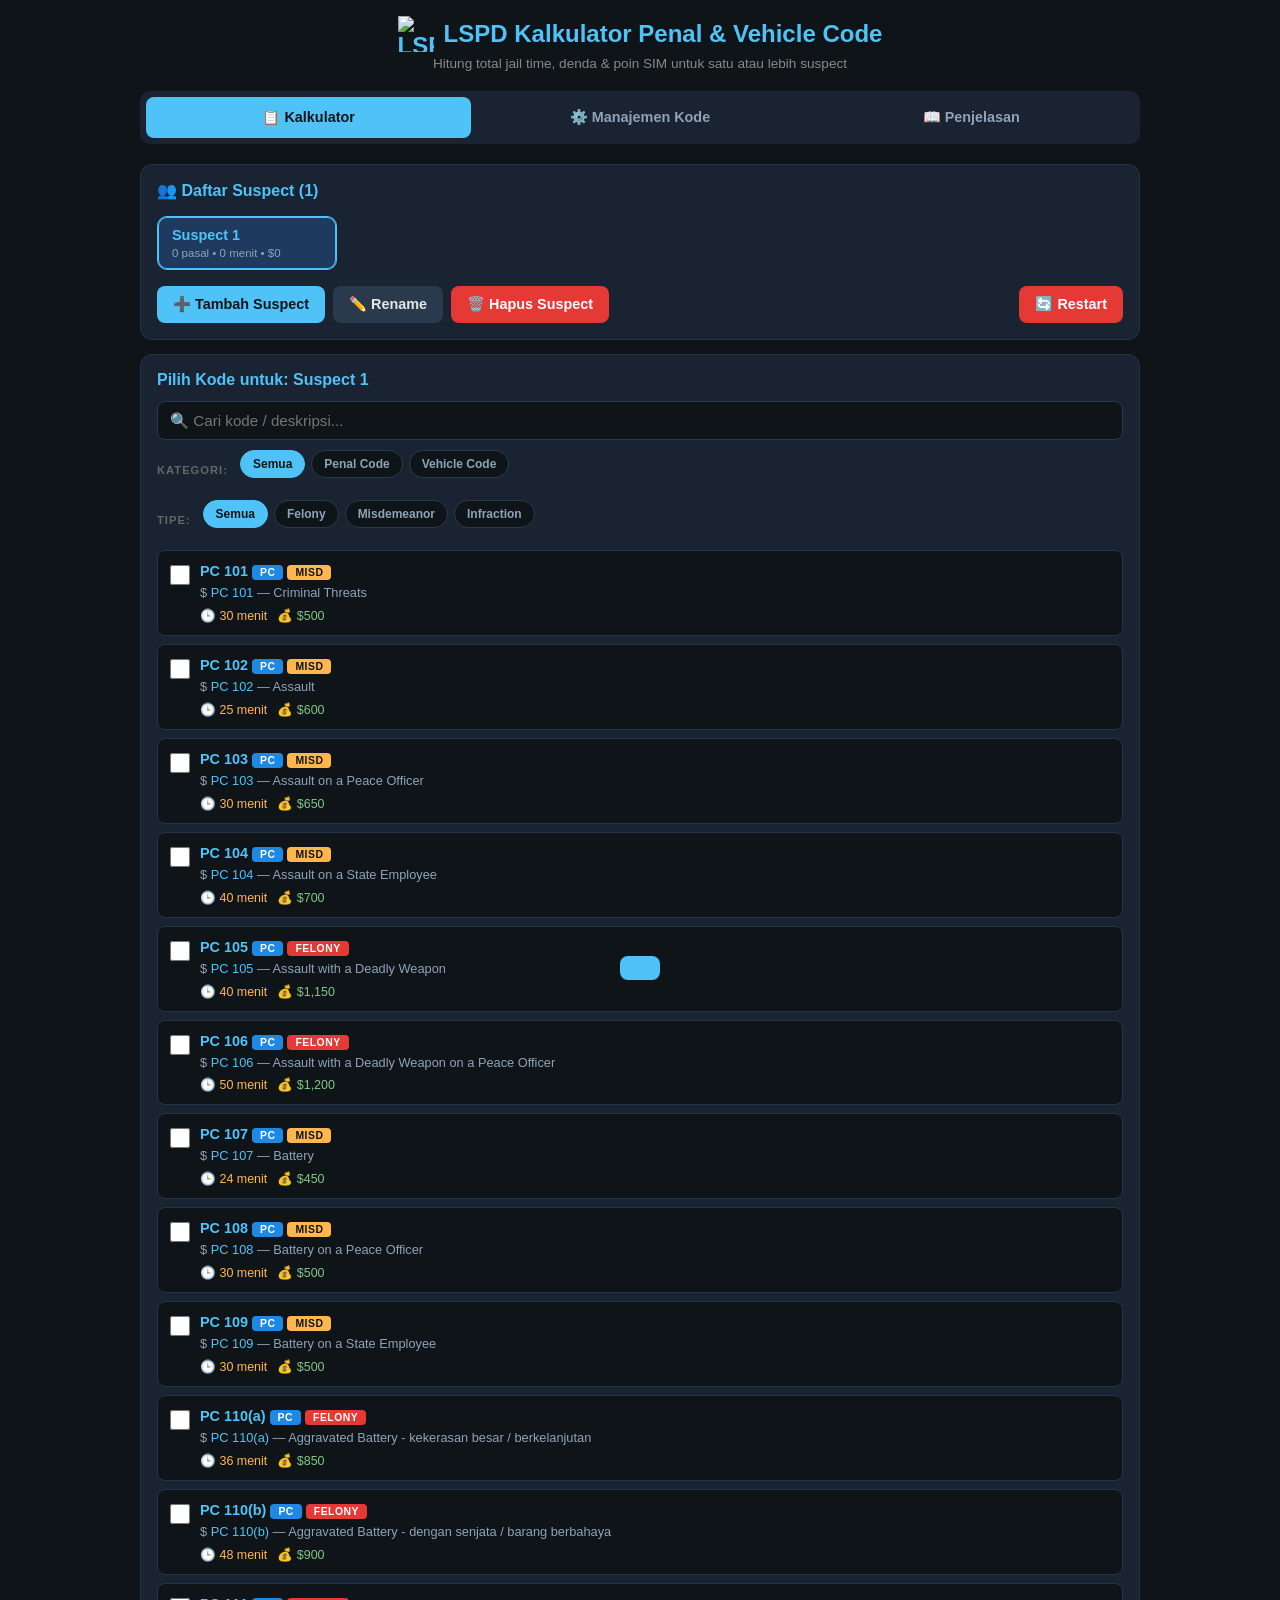
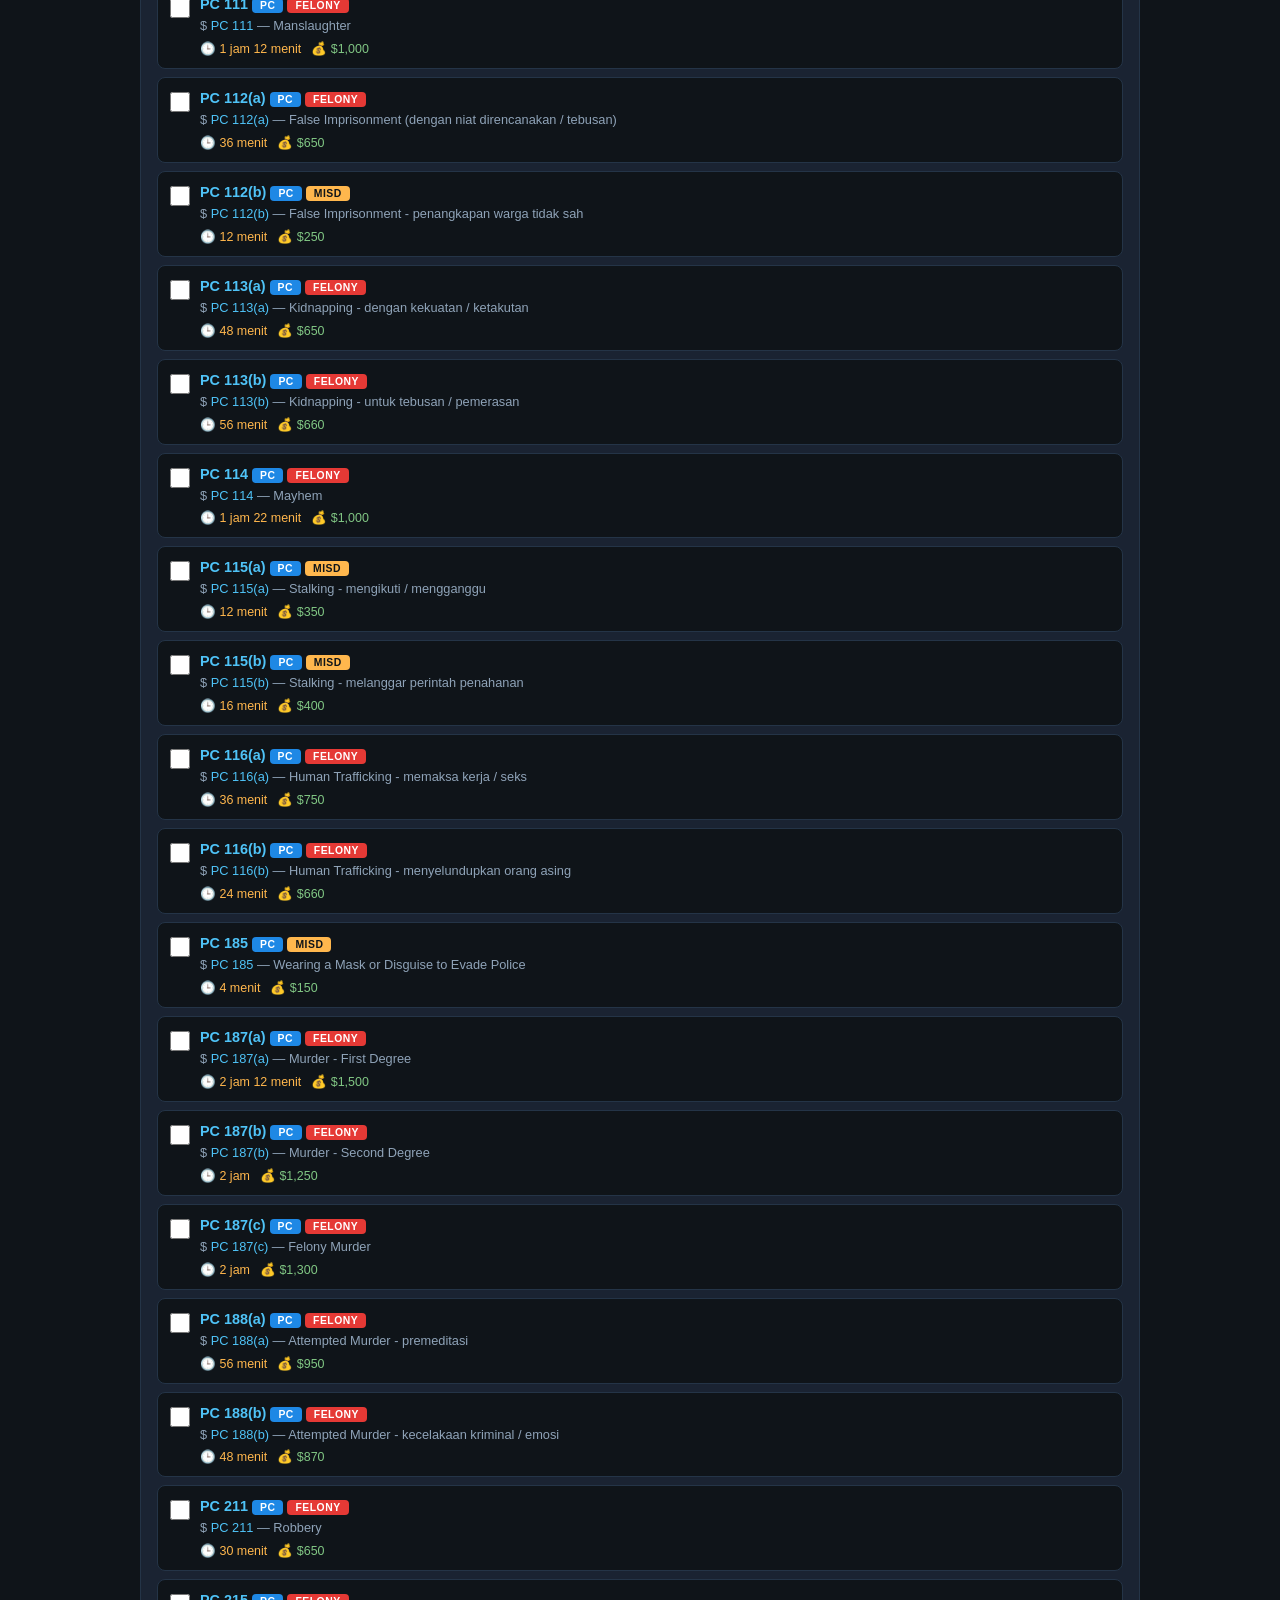
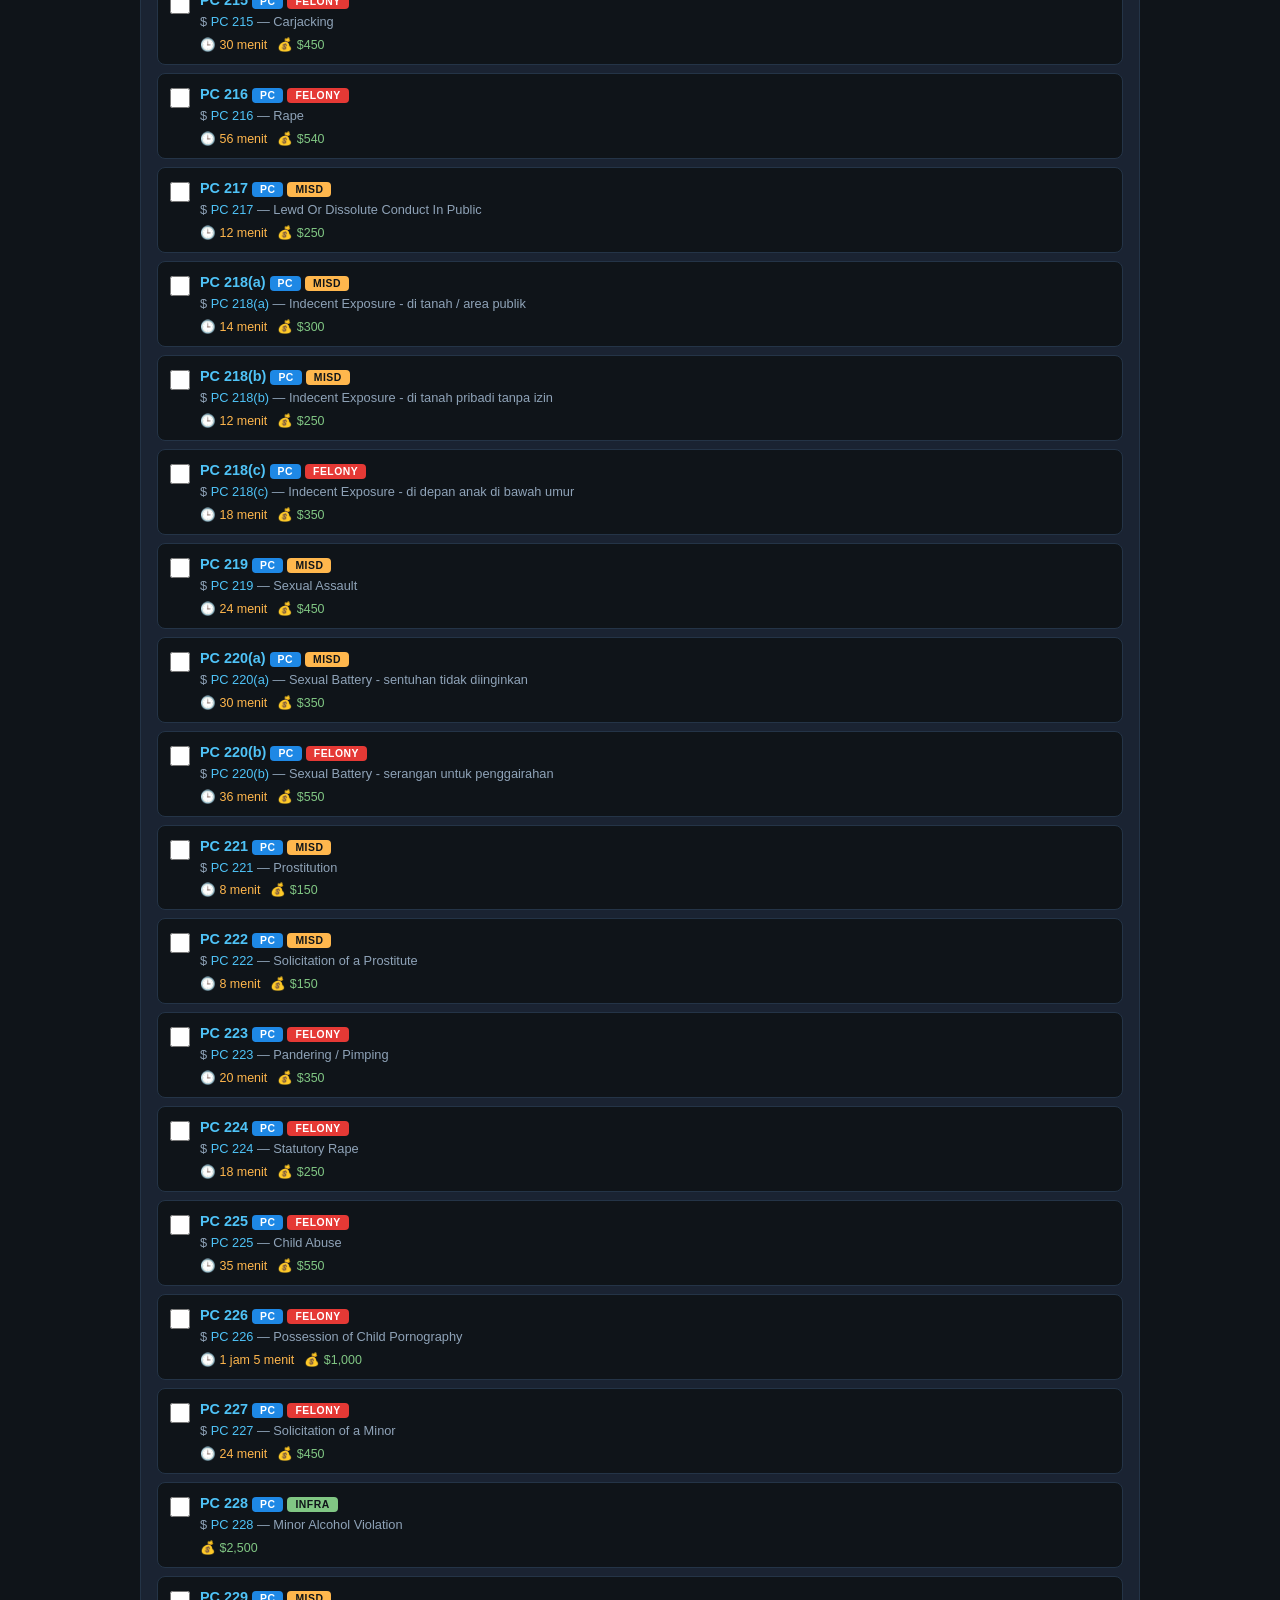
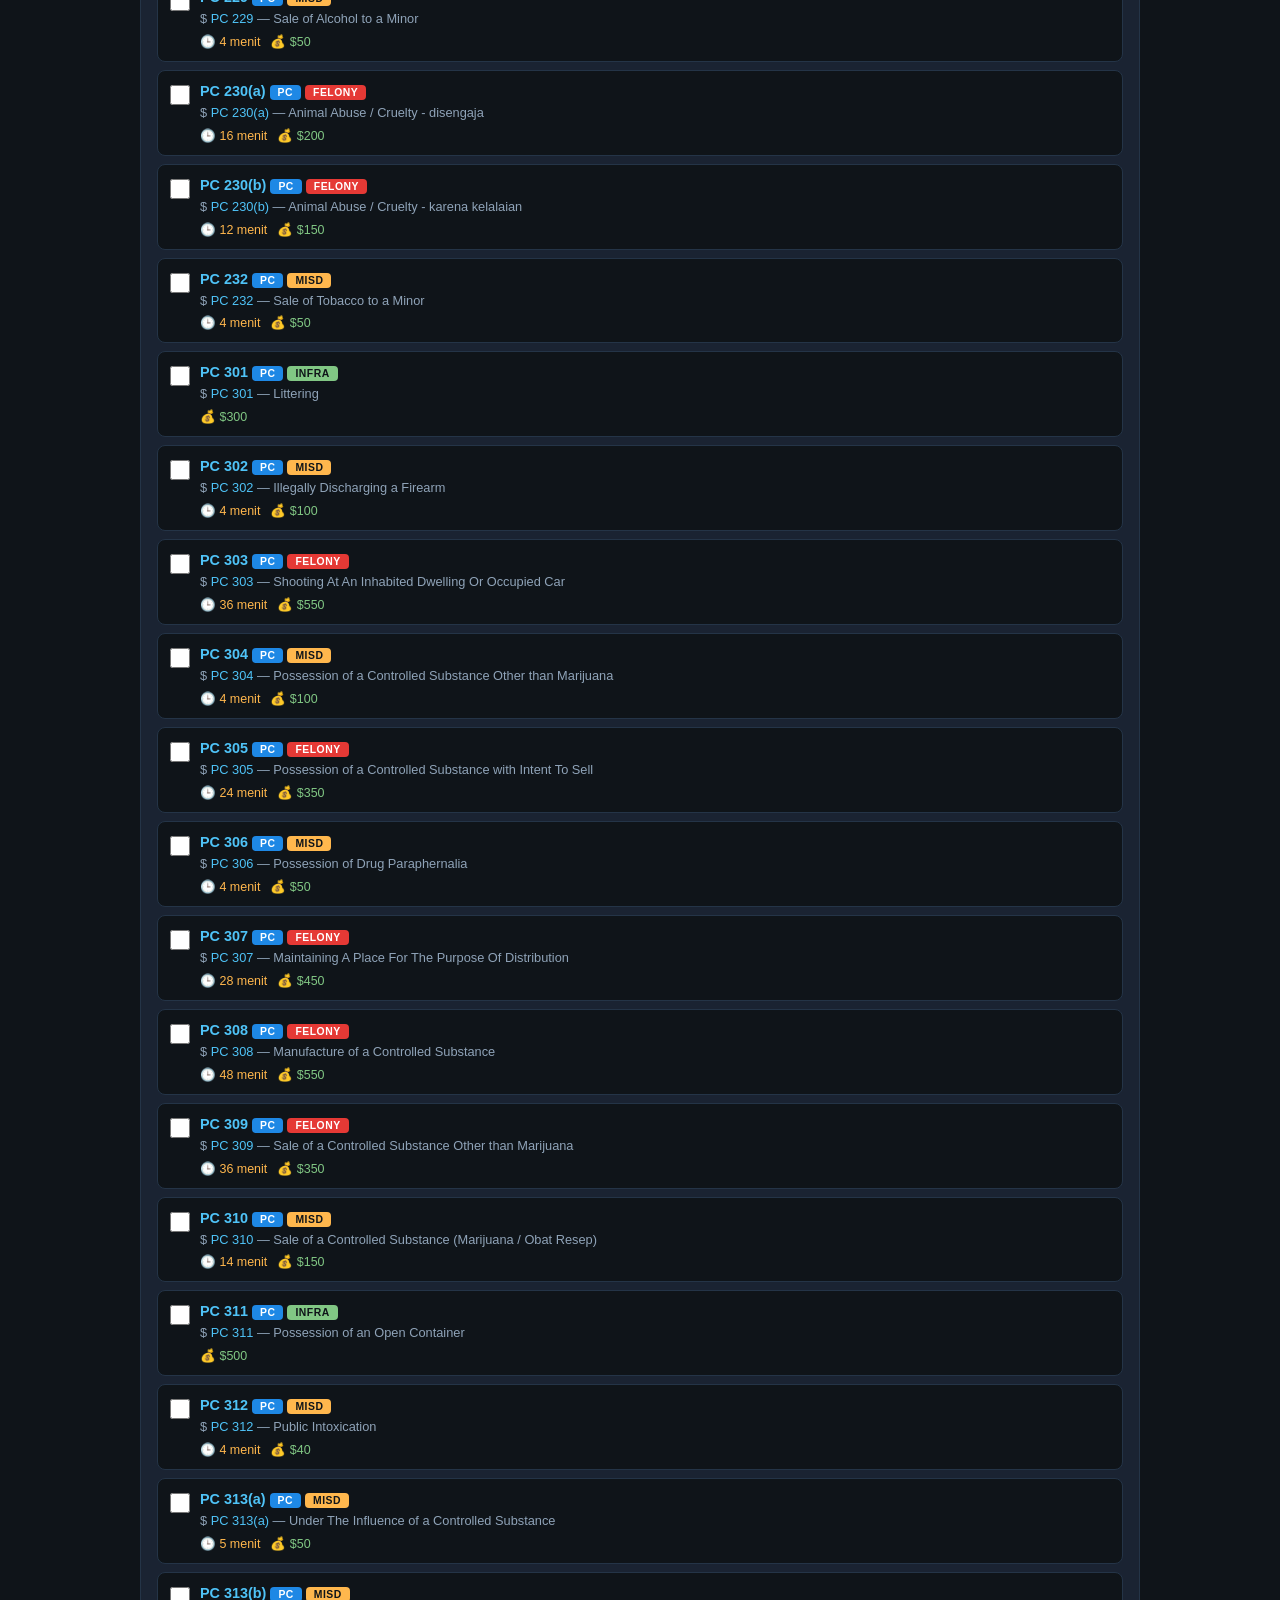
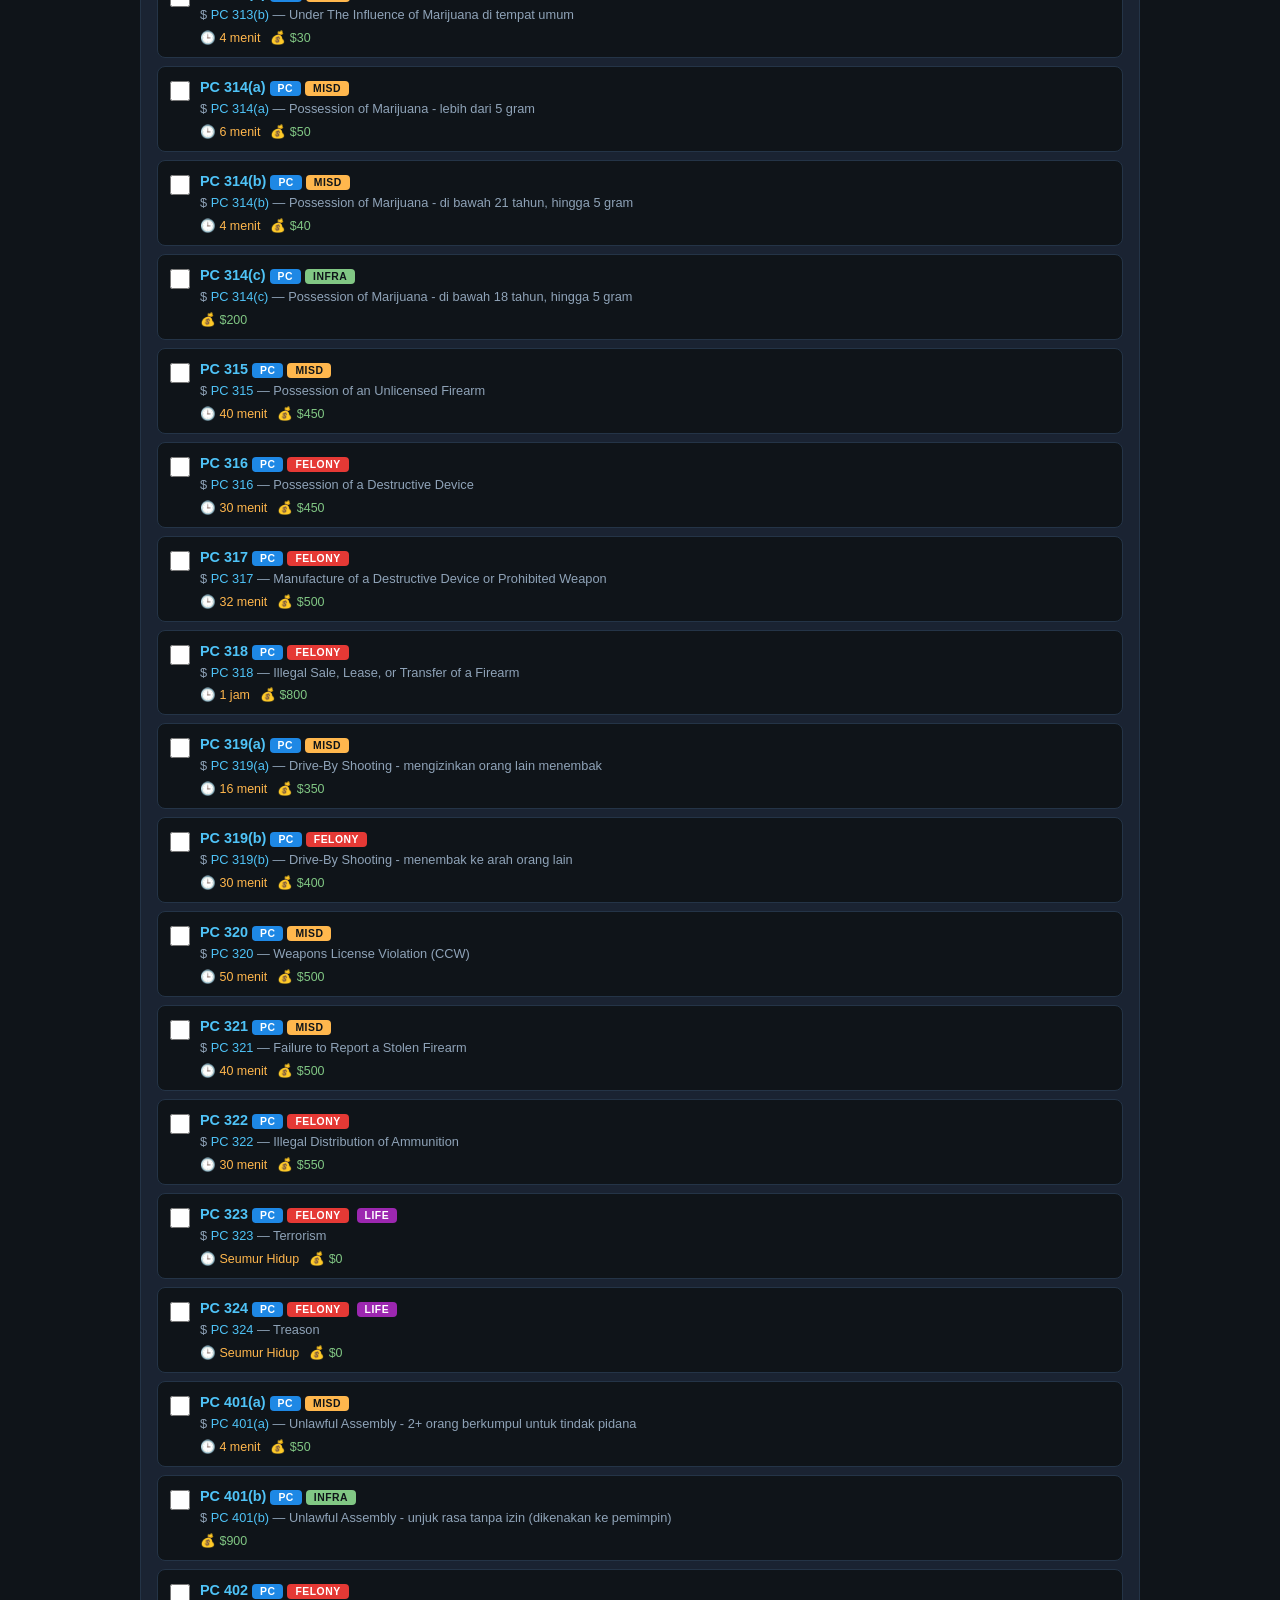
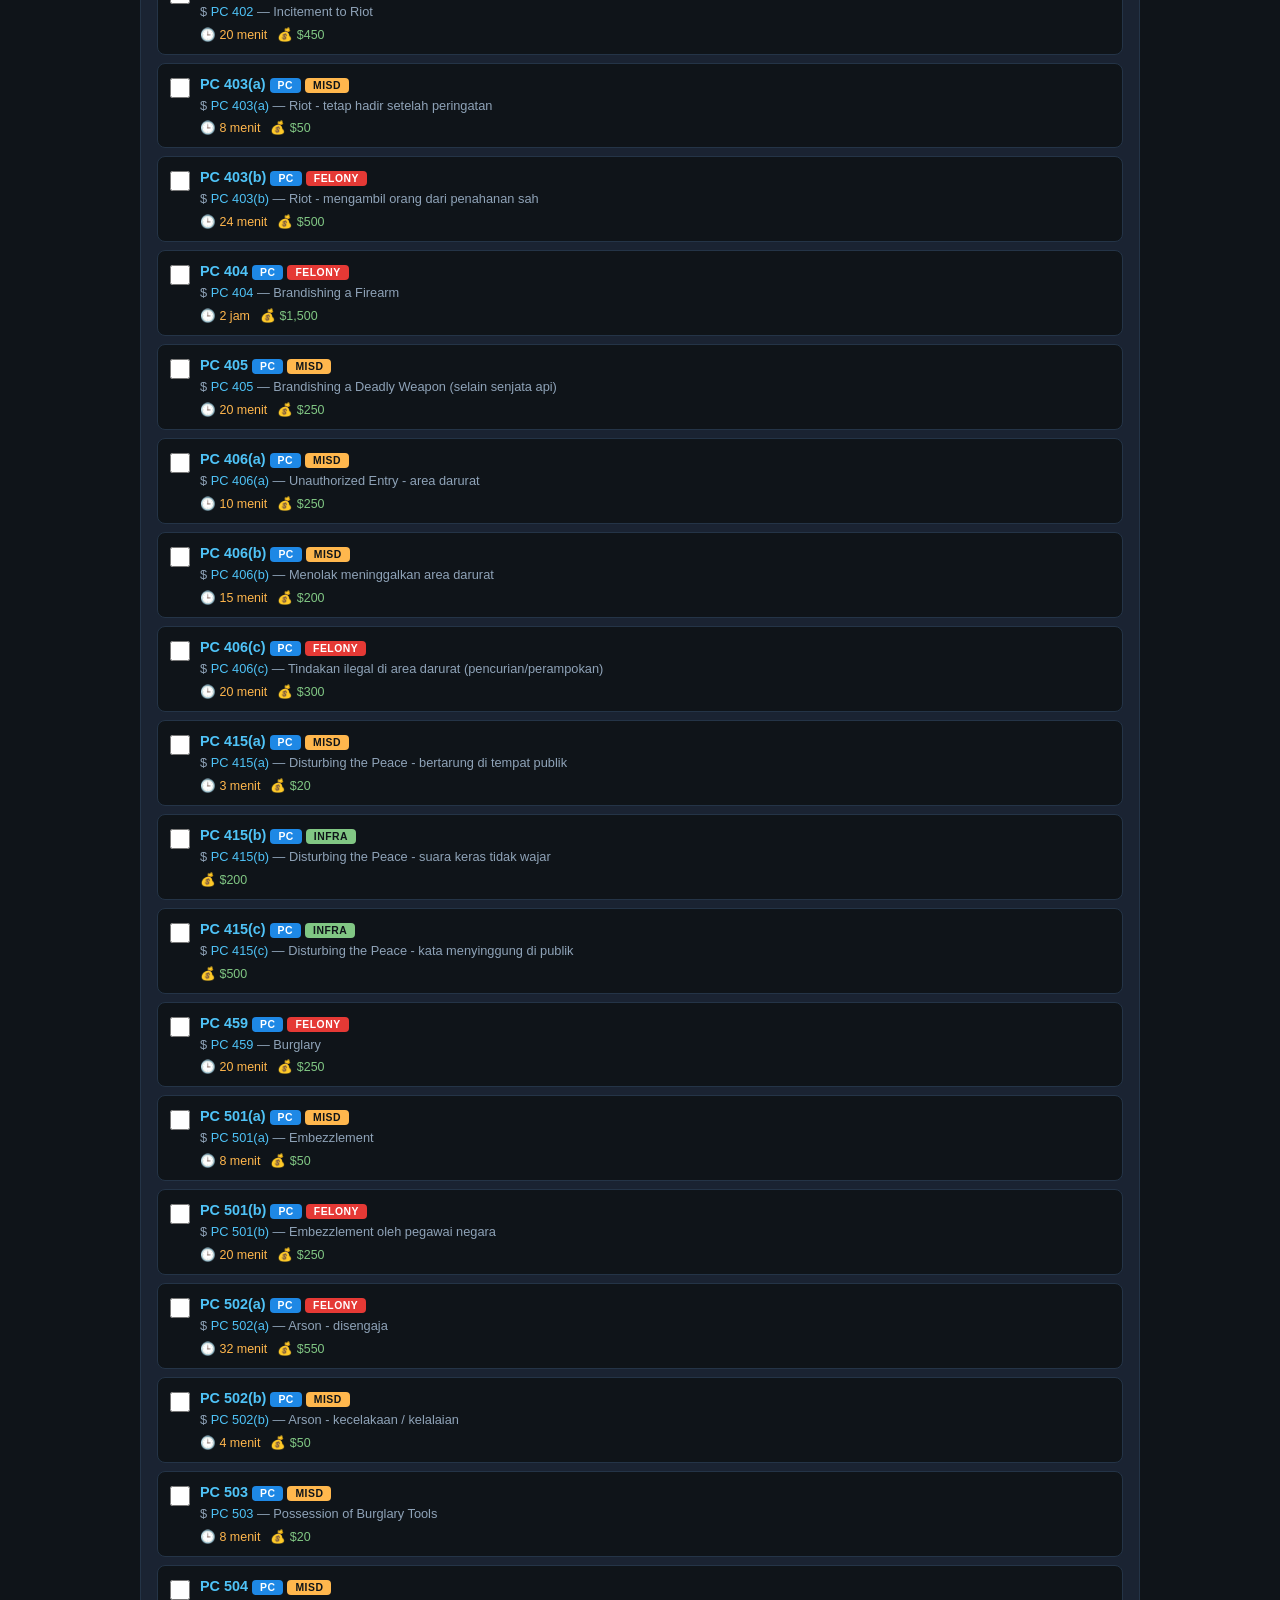
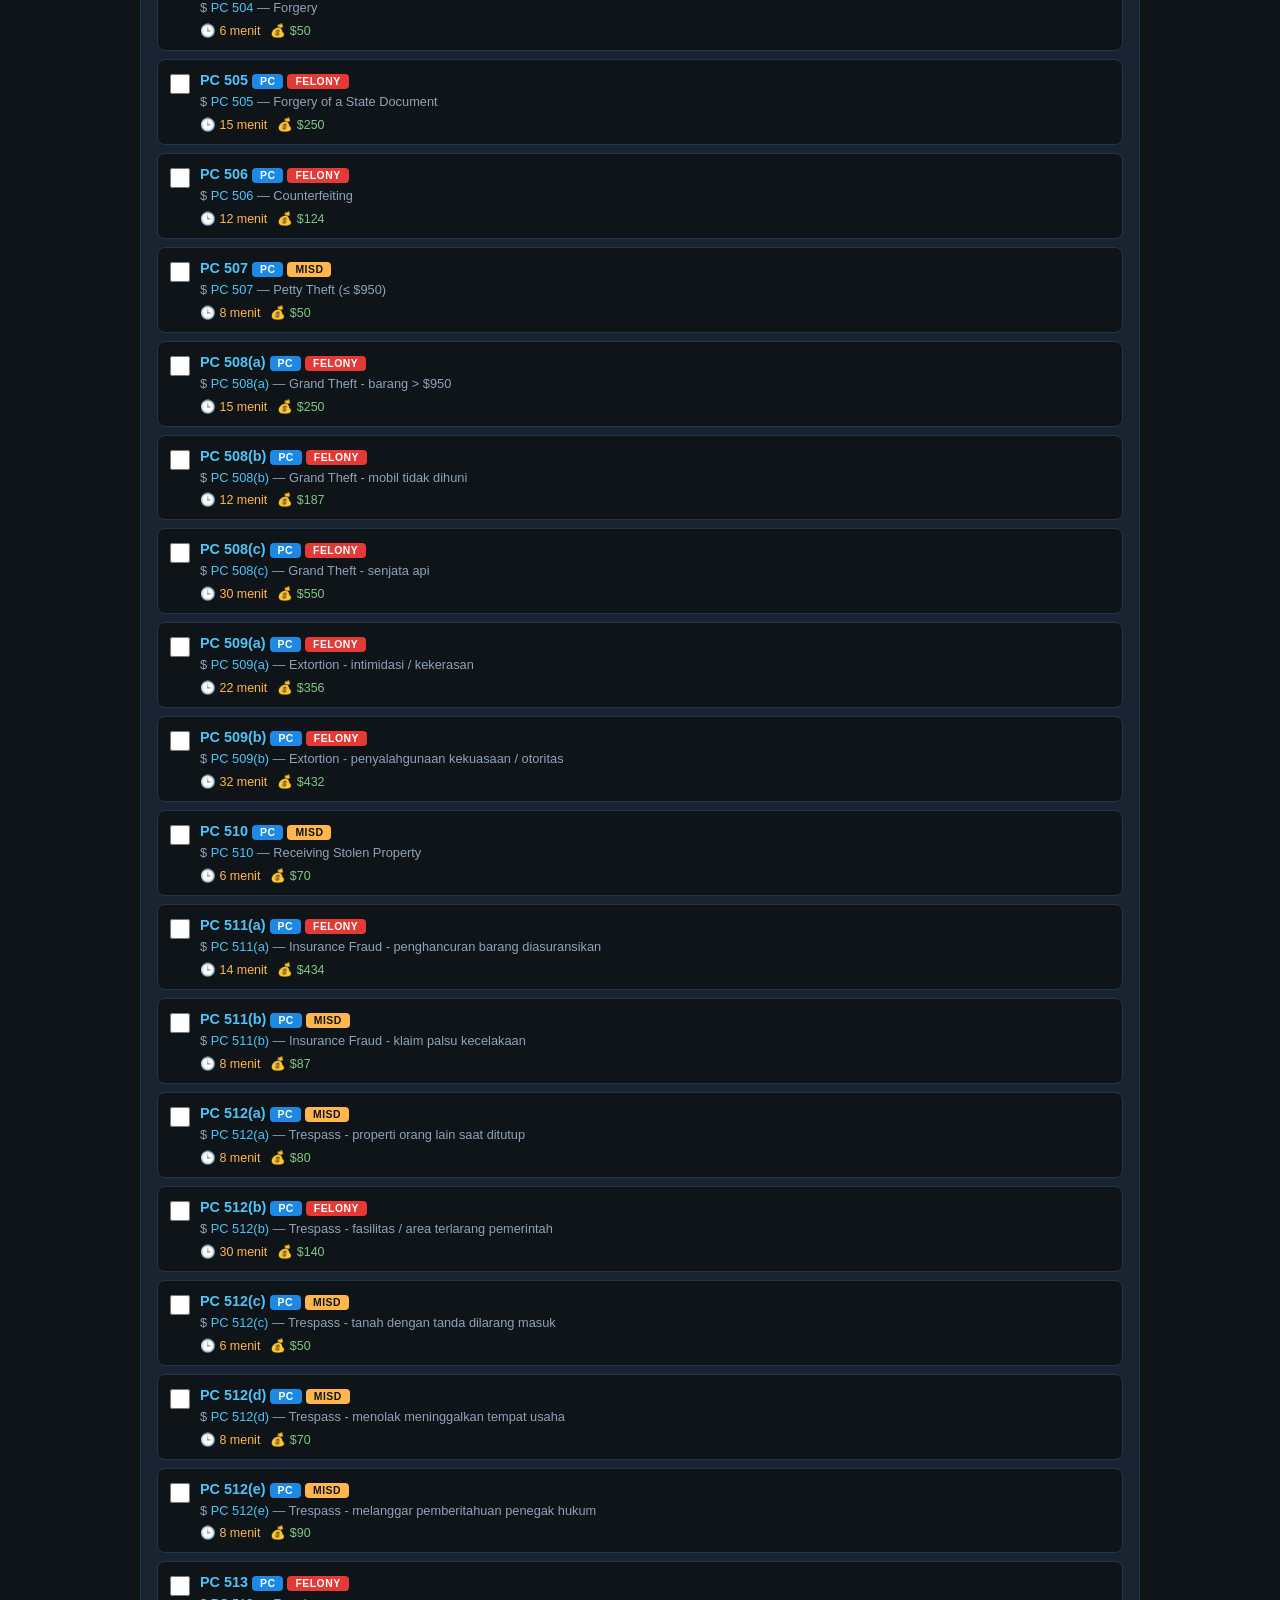
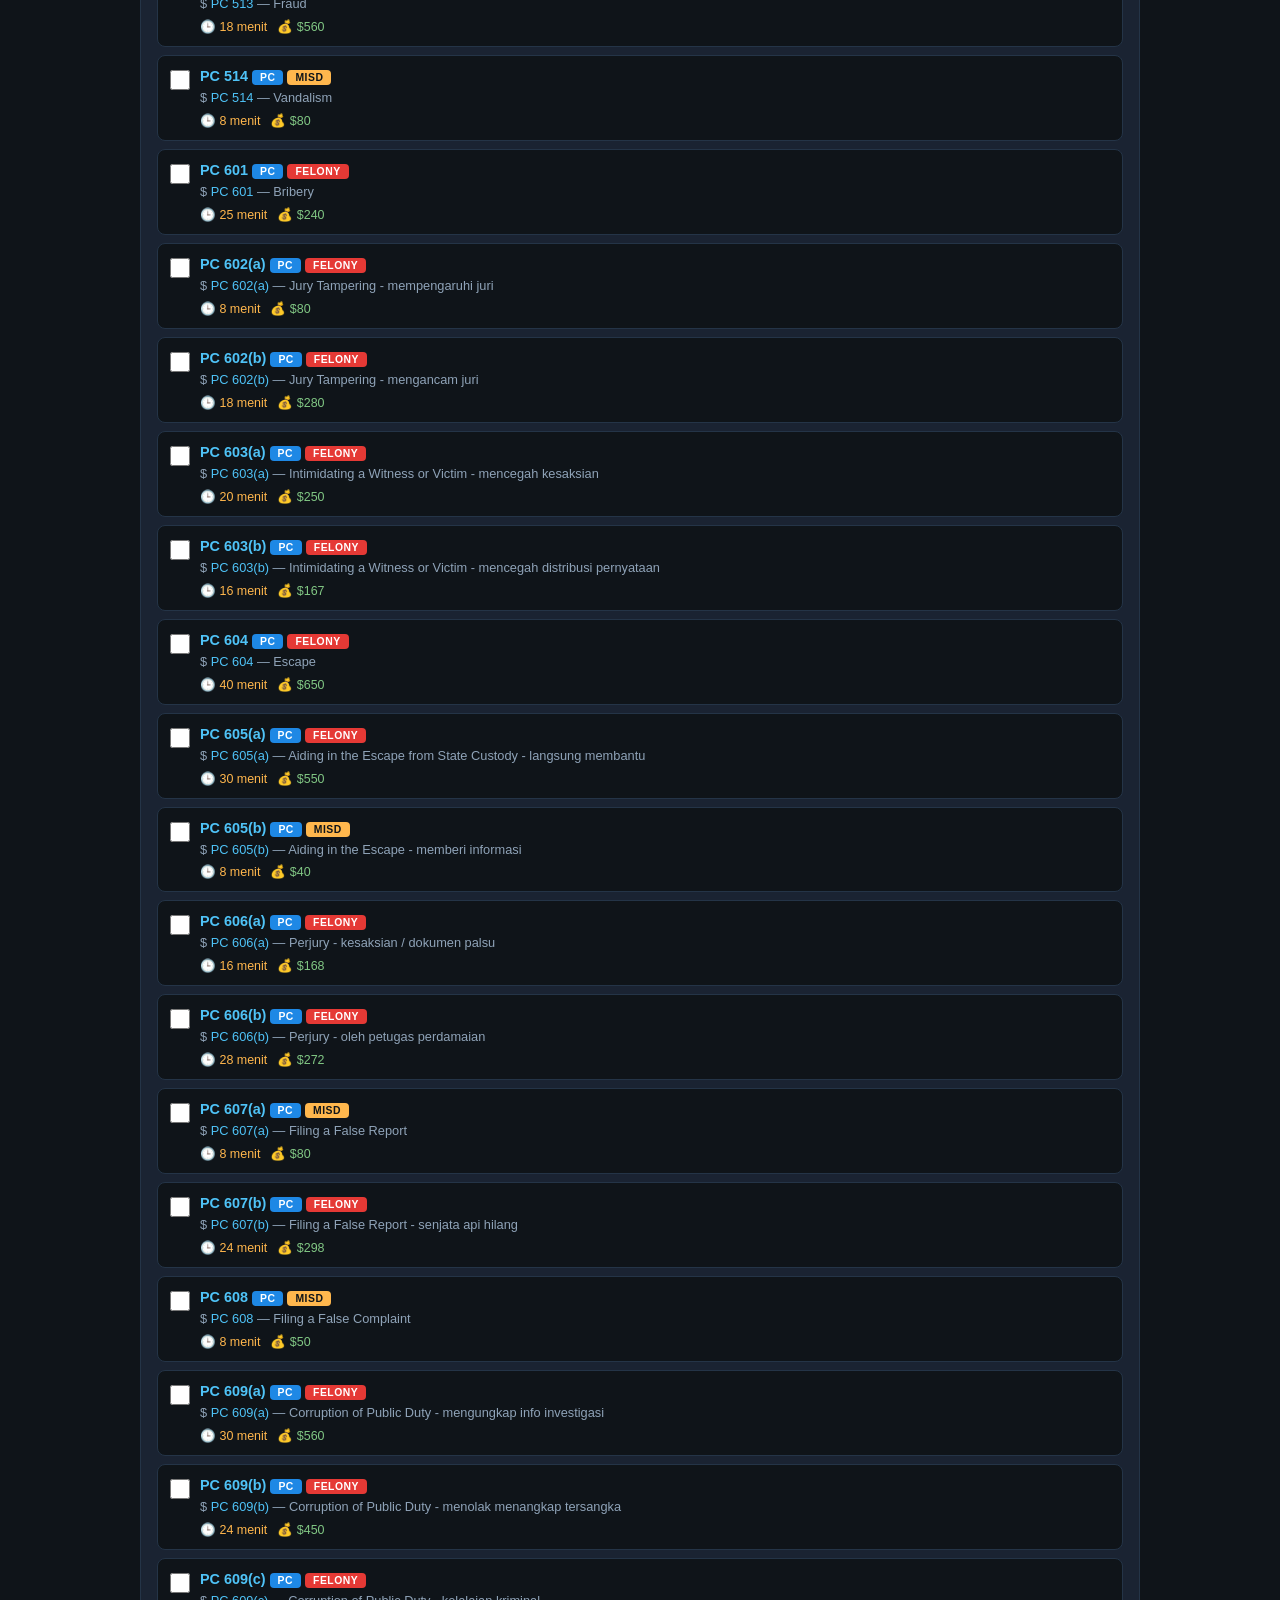
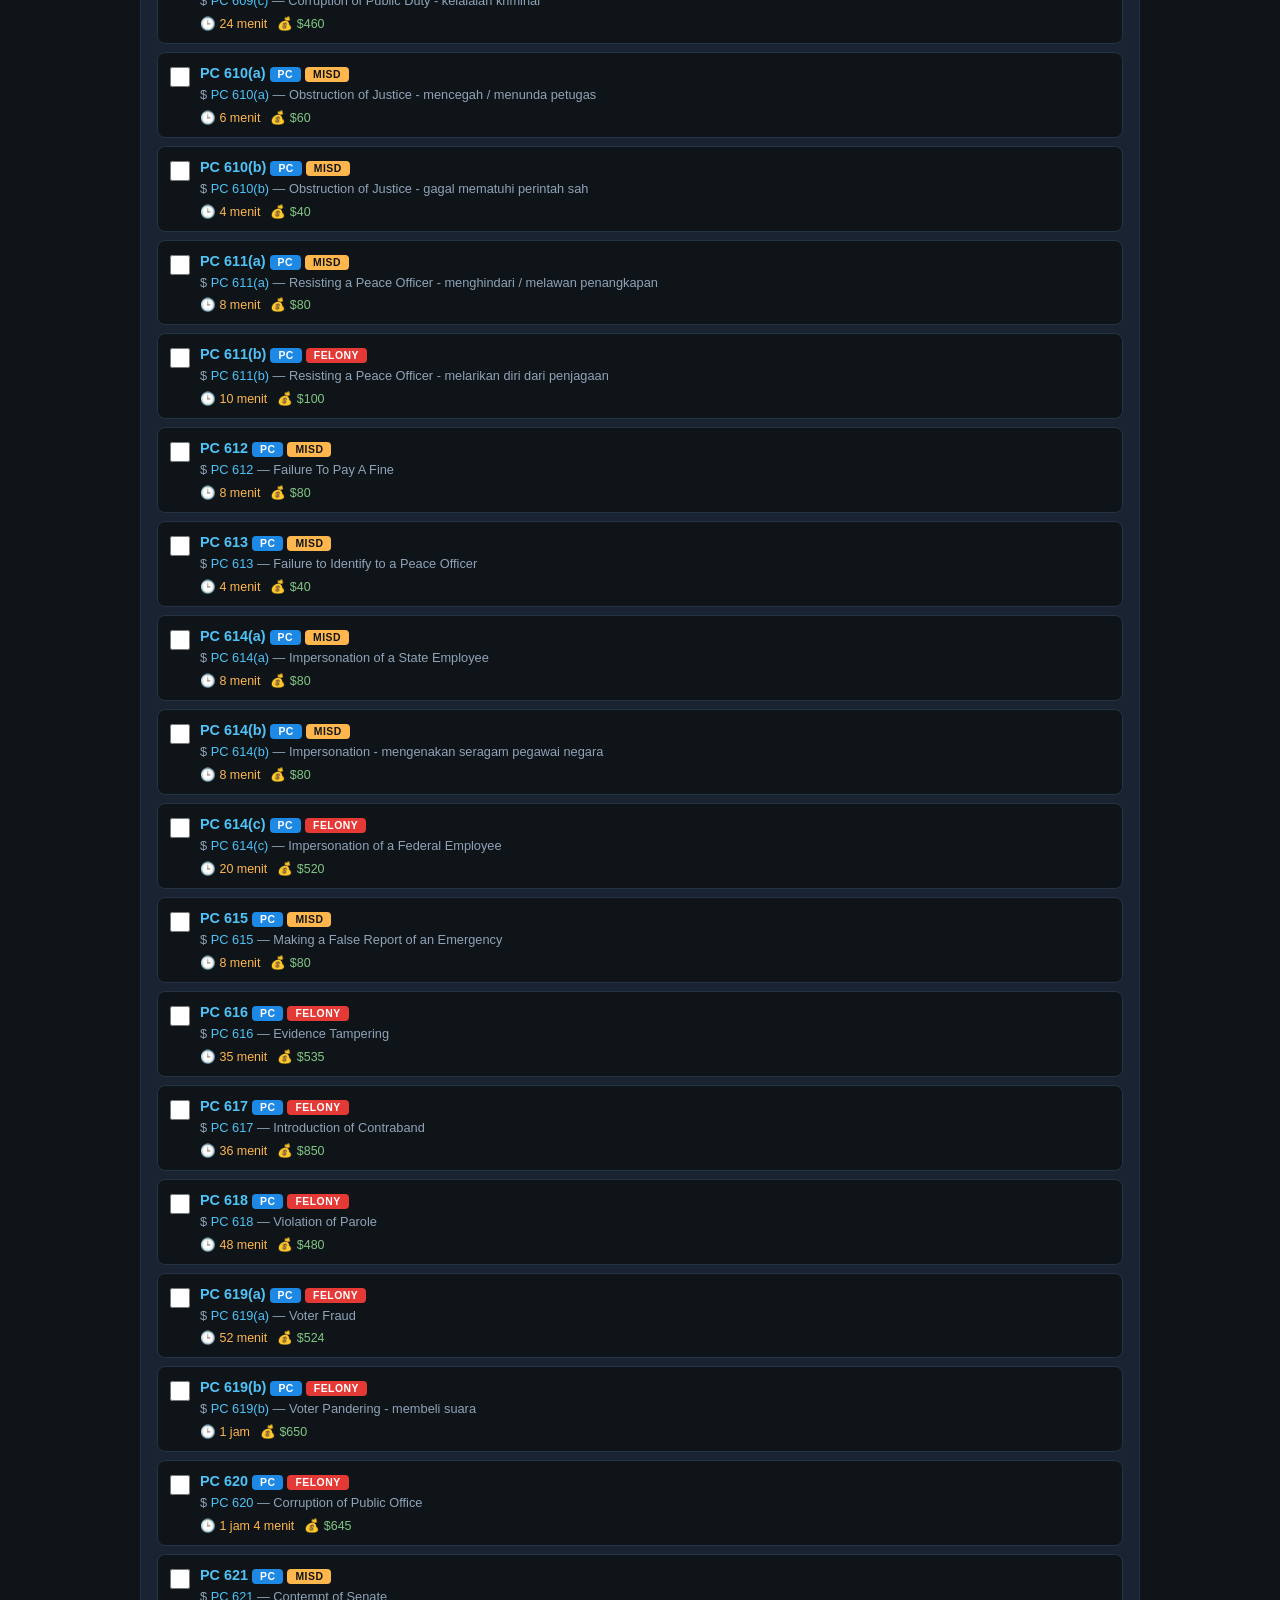
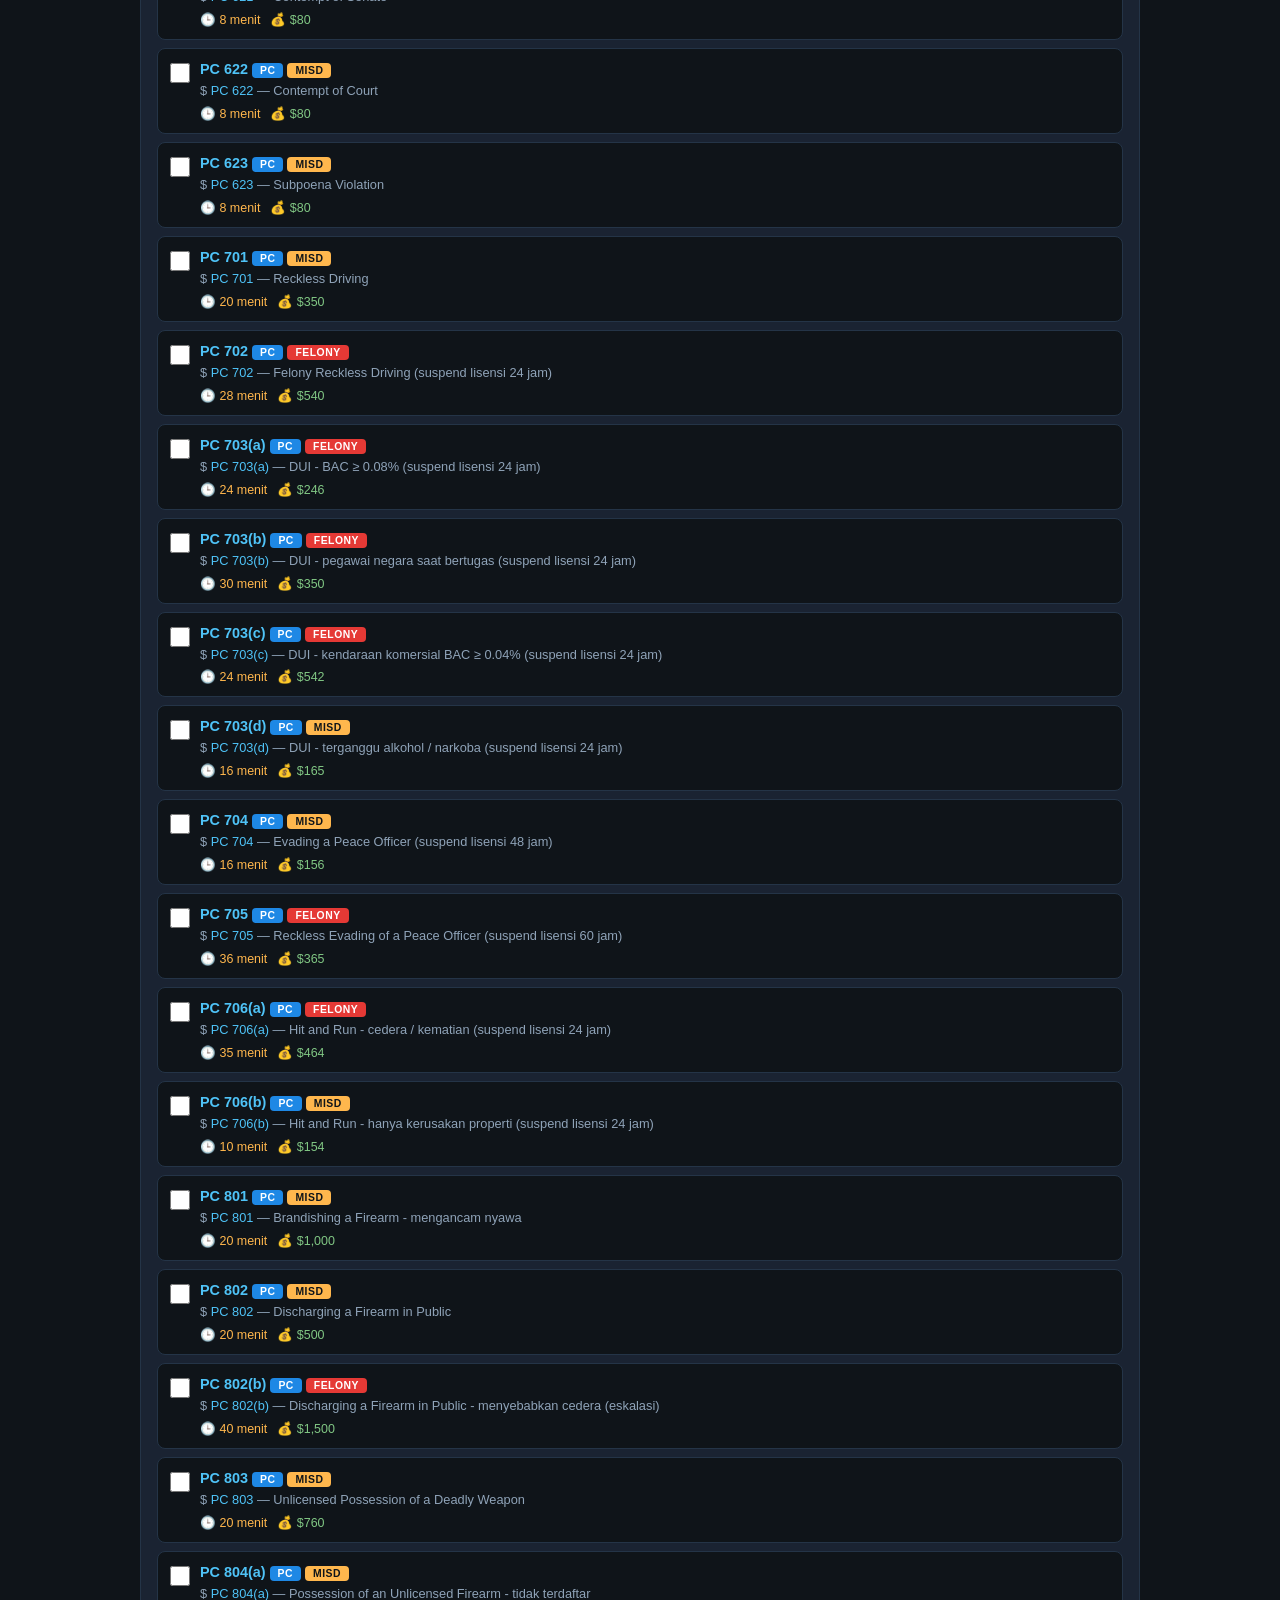
==== index.html @ 92a0a72f "Rename PenalcodeV3.html to index.html" ====
<!doctype html>
<html lang="id">
  <head>
    <meta charset="UTF-8" />
<meta name="viewport" content="width=device-width, initial-scale=1.0, maximum-scale=5.0, user-scalable=yes">
    <title>Kalkulator Penal & Vehicle Code</title>
    <style>
      * {
        box-sizing: border-box;
        margin: 0;
        padding: 0;
      }
      body {
        font-family:
          -apple-system, BlinkMacSystemFont, "Segoe UI", Roboto, sans-serif;
        background: #0f1419;
        color: #e6e6e6;
        min-height: 100vh;
        padding: 16px;
      }
      .container {
        max-width: 1000px;
        margin: 0 auto;
      }
      h1 {
        font-size: 1.5rem;
        margin-bottom: 4px;
        color: #4fc3f7;
        display: flex;
        align-items: center;
        justify-content: center;
        gap: 10px;
      }
      h1 svg {
        flex-shrink: 0;
        display: block;
      }
      .subtitle {
        text-align: center;
        color: #888;
        font-size: 0.85rem;
        margin-bottom: 20px;
      }
      .tabs {
        display: flex;
        gap: 6px;
        background: #1a2332;
        padding: 6px;
        border-radius: 10px;
        margin-bottom: 20px;
      }
      .tab {
        flex: 1;
        padding: 12px;
        text-align: center;
        cursor: pointer;
        border-radius: 8px;
        font-weight: 600;
        font-size: 0.9rem;
        color: #8fa3b8;
        transition: all 0.2s;
        user-select: none;
      }
      .tab.active {
        background: #4fc3f7;
        color: #0f1419;
      }
      .panel {
        display: none;
      }
      .panel.active {
        display: block;
      }
      .card {
        background: #1a2332;
        border-radius: 12px;
        padding: 16px;
        margin-bottom: 14px;
        border: 1px solid #243447;
      }
      .card h2 {
        font-size: 1rem;
        margin-bottom: 12px;
        color: #4fc3f7;
      }
      .form-grid {
        display: grid;
        grid-template-columns: 1fr 1fr;
        gap: 10px;
      }
      @media (max-width: 600px) {
        .form-grid {
          grid-template-columns: 1fr;
        }
      }
      label {
        display: block;
        font-size: 0.8rem;
        color: #8fa3b8;
        margin-bottom: 4px;
      }
      input,
      textarea,
      select {
        width: 100%;
        padding: 10px 12px;
        background: #0f1419;
        border: 1px solid #2a3a4d;
        border-radius: 8px;
        color: #e6e6e6;
        font-size: 0.95rem;
        font-family: inherit;
      }
      input:focus,
      textarea:focus,
      select:focus {
        outline: none;
        border-color: #4fc3f7;
      }
      textarea {
        resize: vertical;
        min-height: 60px;
      }
      button {
        padding: 10px 16px;
        border: none;
        border-radius: 8px;
        font-weight: 600;
        font-size: 0.9rem;
        cursor: pointer;
        transition: all 0.2s;
        font-family: inherit;
      }
      .btn-primary {
        background: #4fc3f7;
        color: #0f1419;
      }
      .btn-primary:hover {
        background: #29b6f6;
      }
      .btn-danger {
        background: #e53935;
        color: #fff;
      }
      .btn-danger:hover {
        background: #c62828;
      }
      .btn-secondary {
        background: #2a3a4d;
        color: #e6e6e6;
      }
      .btn-secondary:hover {
        background: #374a61;
      }
      .btn-lock {
        background: #ff9800;
        color: #0f1419;
      }
      .btn-lock:hover {
        background: #f57c00;
      }
      .btn-sm {
        padding: 6px 10px;
        font-size: 0.8rem;
      }
      .btn-row {
        display: flex;
        gap: 8px;
        margin-top: 12px;
        flex-wrap: wrap;
      }
      .filters {
        display: flex;
        gap: 6px;
        margin-bottom: 12px;
        flex-wrap: wrap;
      }
      .filter-chip {
        padding: 6px 12px;
        background: #0f1419;
        border: 1px solid #2a3a4d;
        border-radius: 20px;
        font-size: 0.75rem;
        cursor: pointer;
        color: #8fa3b8;
        transition: all 0.2s;
        user-select: none;
        font-weight: 600;
      }
      .filter-chip.active {
        background: #4fc3f7;
        color: #0f1419;
        border-color: #4fc3f7;
      }
      .filter-chip.felony.active {
        background: #e53935;
        color: #fff;
        border-color: #e53935;
      }
      .filter-chip.misd.active {
        background: #ffb74d;
        color: #0f1419;
        border-color: #ffb74d;
      }
      .filter-chip.info.active {
        background: #81c784;
        color: #0f1419;
        border-color: #81c784;
      }
      .filter-chip.pc.active {
        background: #4fc3f7;
        color: #0f1419;
        border-color: #4fc3f7;
      }
      .filter-chip.vc.active {
        background: #ba68c8;
        color: #fff;
        border-color: #ba68c8;
      }
      .filter-row {
        display: flex;
        gap: 12px;
        flex-wrap: wrap;
        align-items: center;
        margin-bottom: 10px;
      }
      .filter-label {
        font-size: 0.7rem;
        color: #666;
        text-transform: uppercase;
        letter-spacing: 1px;
        font-weight: 700;
      }
      .list-item {
        display: flex;
        align-items: flex-start;
        gap: 10px;
        padding: 12px;
        background: #0f1419;
        border-radius: 8px;
        margin-bottom: 8px;
        border: 1px solid #243447;
      }
      .list-item input[type="checkbox"] {
        width: 20px;
        height: 20px;
        margin-top: 2px;
        cursor: pointer;
        accent-color: #4fc3f7;
        flex-shrink: 0;
      }
      .list-item .info {
        flex: 1;
        min-width: 0;
      }
      .list-item .code {
        font-weight: 700;
        color: #4fc3f7;
        font-size: 0.9rem;
      }
      .list-item .desc {
        font-size: 0.8rem;
        color: #8fa3b8;
        margin-top: 4px;
        word-break: break-word;
        line-height: 1.4;
      }
      .list-item .meta {
        display: flex;
        gap: 10px;
        margin-top: 6px;
        font-size: 0.78rem;
        flex-wrap: wrap;
        align-items: center;
      }
      .meta-jail {
        color: #ffb74d;
      }
      .meta-fine {
        color: #81c784;
      }
      .meta-points {
        color: #f06292;
      }
      .list-item .actions {
        display: flex;
        gap: 6px;
        flex-shrink: 0;
      }
      .badge {
        display: inline-block;
        padding: 2px 8px;
        border-radius: 4px;
        font-size: 0.65rem;
        font-weight: 700;
        text-transform: uppercase;
        letter-spacing: 0.5px;
      }
      .badge.felony {
        background: #e53935;
        color: #fff;
      }
      .badge.misd {
        background: #ffb74d;
        color: #0f1419;
      }
      .badge.info {
        background: #81c784;
        color: #0f1419;
      }
      .badge.life {
        background: #9c27b0;
        color: #fff;
        margin-left: 4px;
      }
      .badge.cat-pc {
        background: #1e88e5;
        color: #fff;
      }
      .badge.cat-vc {
        background: #8e24aa;
        color: #fff;
      }
      .vary-input {
        display: flex;
        align-items: center;
        gap: 6px;
        margin-top: 6px;
      }
      .vary-input label {
        font-size: 0.7rem;
        color: #ba68c8;
        margin: 0;
      }
      .vary-input input {
        width: 70px;
        padding: 4px 8px;
        font-size: 0.85rem;
      }
      .result-card {
        background: linear-gradient(135deg, #1e3a5f 0%, #1a2332 100%);
        border: 1px solid #4fc3f7;
      }
      .result-grid {
        display: grid;
        grid-template-columns: 1fr 1fr 1fr;
        gap: 12px;
        margin-top: 10px;
      }
      @media (max-width: 600px) {
        .result-grid {
          grid-template-columns: 1fr;
        }
      }
      .result-box {
        background: #0f1419;
        padding: 14px;
        border-radius: 10px;
        text-align: center;
      }
      .result-box .label {
        font-size: 0.7rem;
        color: #8fa3b8;
        text-transform: uppercase;
        letter-spacing: 1px;
      }
      .result-box .value {
        font-size: 1.3rem;
        font-weight: 700;
        margin-top: 6px;
        color: #ffb74d;
      }
      .result-box .value.fine {
        color: #81c784;
      }
      .result-box .value.points {
        color: #f06292;
      }
      .result-box .value.life {
        color: #e91e63;
        font-size: 1rem;
      }
      .selected-item {
        display: flex;
        justify-content: space-between;
        align-items: center;
        padding: 8px 12px;
        background: #0f1419;
        border-radius: 6px;
        margin-bottom: 6px;
        font-size: 0.85rem;
        gap: 10px;
      }
      .selected-item .name {
        flex: 1;
        color: #e6e6e6;
      }
      .selected-item .val {
        color: #8fa3b8;
        font-size: 0.8rem;
        text-align: right;
        white-space: nowrap;
      }
      .empty {
        text-align: center;
        color: #666;
        padding: 24px;
        font-size: 0.9rem;
      }
      .toast {
        position: fixed;
        bottom: 20px;
        left: 50%;
        transform: translateX(-50%) translateY(100px);
        background: #4fc3f7;
        color: #0f1419;
        padding: 12px 20px;
        border-radius: 8px;
        font-weight: 600;
        font-size: 0.9rem;
        transition: transform 0.3s;
        z-index: 9999;
      }
      .toast.show {
        transform: translateX(-50%) translateY(0);
      }
      .section-divider {
        height: 1px;
        background: #243447;
        margin: 16px 0;
      }
      .suspect-chip {
        display: inline-block;
        padding: 10px 14px;
        background: #0f1419;
        border: 1px solid #2a3a4d;
        border-radius: 10px;
        cursor: pointer;
        margin: 4px 6px 4px 0;
        min-width: 180px;
        transition: all 0.2s;
        user-select: none;
        vertical-align: top;
      }
      .suspect-chip:hover {
        border-color: #4fc3f7;
      }
      .suspect-chip.active {
        border-color: #4fc3f7;
        background: #1e3a5f;
        box-shadow: 0 0 0 1px #4fc3f7 inset;
      }
      .suspect-chip .sc-name {
        font-weight: 700;
        color: #e6e6e6;
        font-size: 0.9rem;
        word-break: break-word;
      }
      .suspect-chip.active .sc-name {
        color: #4fc3f7;
      }
      .suspect-chip .sc-meta {
        font-size: 0.72rem;
        color: #8fa3b8;
        margin-top: 4px;
      }
      #suspectTabs {
        margin-bottom: 10px;
        min-height: 20px;
      }
      .cat-label {
        font-size: 0.75rem;
        color: #4fc3f7;
        margin: 18px 0 8px;
        text-transform: uppercase;
        letter-spacing: 1.5px;
        font-weight: 700;
        padding-bottom: 6px;
        border-bottom: 1px solid #243447;
      }
      .cat-label:first-child {
        margin-top: 0;
      }
      .modal-overlay {
        display: none;
        position: fixed;
        inset: 0;
        background: rgba(0, 0, 0, 0.75);
        z-index: 10000;
        align-items: center;
        justify-content: center;
        padding: 20px;
      }
      .modal-overlay.show {
        display: flex;
      }
      .modal-box {
        background: #1a2332;
        border: 1px solid #4fc3f7;
        border-radius: 12px;
        padding: 24px;
        max-width: 400px;
        width: 100%;
        box-shadow: 0 20px 60px rgba(0, 0, 0, 0.6);
      }
      .modal-box h3 {
        color: #4fc3f7;
        font-size: 1.1rem;
        margin-bottom: 8px;
      }
      .modal-box p {
        color: #8fa3b8;
        font-size: 0.85rem;
        margin-bottom: 16px;
        line-height: 1.5;
      }
      .modal-box input[type="password"] {
        width: 100%;
        padding: 12px 14px;
        background: #0f1419;
        border: 1px solid #2a3a4d;
        border-radius: 8px;
        color: #e6e6e6;
        font-size: 1rem;
        letter-spacing: 2px;
        font-family: inherit;
      }
      .modal-box input[type="password"]:focus {
        outline: none;
        border-color: #4fc3f7;
      }
      .modal-error {
        color: #e53935;
        font-size: 0.8rem;
        margin-top: 8px;
        display: none;
        padding: 8px 12px;
        background: rgba(229, 57, 53, 0.1);
        border-left: 3px solid #e53935;
        border-radius: 4px;
      }
      .modal-error.show {
        display: block;
      }
      .modal-actions {
        display: flex;
        gap: 8px;
        margin-top: 16px;
      }
      .modal-actions button {
        flex: 1;
      }
      /* ============================================================
   📱  MOBILE-FRIENDLY OPTIMIZATION
   ============================================================ */

/* Tablet & medium screens */
@media (max-width: 768px) {
  body { padding: 10px; font-size: 15px; }
  .container { max-width: 100%; }
  h1 { font-size: 1.15rem !important; gap: 8px !important; }
  h1 svg { width: 28px !important; height: 28px !important; }
  .subtitle { font-size: 0.78rem; margin-bottom: 12px; }

  /* Tabs */
  .tabs { padding: 4px; gap: 4px; margin-bottom: 12px; border-radius: 8px; }
  .tab { padding: 12px 6px; font-size: 0.82rem; border-radius: 6px; }
  .tab:active { transform: scale(0.97); }

  /* Cards */
  .card { padding: 12px; margin-bottom: 10px; border-radius: 10px; }
  .card h2 { font-size: 0.92rem; margin-bottom: 10px; }

  /* Buttons: min 44px touch target */
  button { padding: 12px 14px; font-size: 0.88rem; min-height: 44px; }
  .btn-sm { padding: 8px 12px; font-size: 0.78rem; min-height: 36px; }
  .btn-row { gap: 6px; }
  .btn-row button { flex: 1 1 auto; min-width: 0; }

  /* Form */
  .form-grid { grid-template-columns: 1fr !important; gap: 8px; }
  input, textarea, select { padding: 12px 14px; font-size: 1rem; min-height: 44px; }
  label { font-size: 0.75rem; margin-bottom: 6px; }

  /* Filter chips: scrollable horizontal */
  .filters {
    display: flex; flex-wrap: nowrap;
    overflow-x: auto; overflow-y: hidden;
    -webkit-overflow-scrolling: touch;
    scrollbar-width: none;
    padding-bottom: 4px;
    margin-left: -2px; margin-right: -2px;
    padding-left: 2px; padding-right: 2px;
  }
  .filters::-webkit-scrollbar { display: none; }
  .filter-chip {
    flex-shrink: 0; padding: 8px 14px;
    font-size: 0.74rem; min-height: 34px;
    display: inline-flex; align-items: center;
  }
  .filter-row { gap: 6px; margin-bottom: 8px; }
  .filter-label { font-size: 0.65rem; width: 100%; margin-bottom: 2px; }

  /* Search input */
  #searchCalc, #searchManage, #searchInfo {
    font-size: 1rem;
    padding: 12px 14px;
    min-height: 44px;
  }

  /* List items: bigger checkboxes */
  .list-item { padding: 12px; gap: 12px; margin-bottom: 6px; }
  .list-item input[type="checkbox"] {
    width: 24px; height: 24px; margin-top: 0;
  }
  .list-item .code { font-size: 0.92rem; line-height: 1.5; }
  .list-item .desc { font-size: 0.82rem; line-height: 1.5; }
  .list-item .meta { gap: 8px; font-size: 0.76rem; }

  /* Result boxes: stack */
  .result-grid { grid-template-columns: 1fr 1fr 1fr; gap: 8px; }
  .result-box { padding: 10px 6px; }
  .result-box .label { font-size: 0.62rem; letter-spacing: 0.5px; }
  .result-box .value { font-size: 1rem; margin-top: 4px; word-break: break-word; }
  .result-box .value.life { font-size: 0.85rem; }

  /* Suspect chips: full width stacking */
  .suspect-chip {
    display: flex !important;
    flex-direction: column;
    justify-content: center;
    width: 100%; min-width: 0;
    margin: 0 0 8px 0;
    padding: 12px 14px;
    min-height: 60px;
  }
  .suspect-chip .sc-name { font-size: 0.95rem; }
  .suspect-chip .sc-meta { font-size: 0.75rem; margin-top: 4px; }
  #suspectTabs { display: block; }

  /* Selected items */
  .selected-item {
    flex-direction: column;
    align-items: flex-start;
    padding: 10px 12px;
    gap: 4px;
  }
  .selected-item .name { font-size: 0.85rem; }
  .selected-item .val { text-align: left; font-size: 0.75rem; white-space: normal; }

  /* Badge lebih rapi */
  .badge { font-size: 0.62rem; padding: 2px 7px; }

  /* Modal: full width */
  .modal-box { padding: 20px; max-width: calc(100vw - 30px); }
  .modal-box h3 { font-size: 1rem; }
  .modal-box input[type="password"] { font-size: 1rem; padding: 14px; min-height: 48px; }
  .modal-actions button { min-height: 46px; font-size: 0.9rem; }

  /* Toast */
  .toast {
    left: 10px; right: 10px;
    transform: translateX(0) translateY(100px);
    text-align: center;
    font-size: 0.85rem;
    padding: 12px 16px;
  }
  .toast.show { transform: translateX(0) translateY(0); }

  /* Cat label */
  .cat-label { font-size: 0.72rem; margin: 14px 0 6px; }

  /* Vary input (VC 101 level) */
  .vary-input input { width: 90px; padding: 8px 10px; font-size: 0.9rem; min-height: 38px; }
  .vary-input label { font-size: 0.72rem; }

  /* Empty */
  .empty { padding: 20px 12px; font-size: 0.85rem; }
}

/* Phones kecil */
@media (max-width: 480px) {
  h1 { font-size: 1rem !important; flex-wrap: wrap; }
  h1 svg { width: 24px !important; height: 24px !important; }

  .tab { font-size: 0.75rem; padding: 10px 4px; }

  .result-grid { grid-template-columns: 1fr; gap: 6px; }
  .result-box { padding: 12px; }
  .result-box .value { font-size: 1.1rem; }

  .btn-row { flex-direction: column; }
  .btn-row button { width: 100%; }

  .filter-chip { padding: 7px 12px; font-size: 0.7rem; }
}

/* Landscape phone */
@media (max-width: 900px) and (orientation: landscape) {
  body { padding: 8px; }
  .card { padding: 10px; }
}

/* Touch devices: hapus hover effect biar tidak nyangkut */
@media (hover: none) {
  button:hover { transform: none; }
  .suspect-chip:hover { border-color: #2a3a4d; }
  .suspect-chip.active:hover { border-color: #4fc3f7; }
  .tab:hover { background: inherit; }

  /* Feedback tap */
  button:active { opacity: 0.85; }
  .suspect-chip:active { transform: scale(0.98); }
  .filter-chip:active { transform: scale(0.96); }
  .list-item:active { background: #131c26; }
}

/* Safe area untuk iPhone (notch) */
@supports (padding: env(safe-area-inset-bottom)) {
  body { padding-bottom: calc(16px + env(safe-area-inset-bottom)); }
  .toast {
    bottom: calc(20px + env(safe-area-inset-bottom));
  }
}

/* Prevent zoom on double-tap & pinch text */
html {
  -webkit-text-size-adjust: 100%;
  text-size-adjust: 100%;
}

/* Prevent horizontal overflow */
html, body { overflow-x: hidden; max-width: 100vw; }

/* Smooth scroll untuk jump ke atas */
html { scroll-behavior: smooth; }
    </style>
  </head>
  <body>
    <div class="container">
      <h1>
<img src="https://i.ibb.co.com/k69C86sz/LSPD-SEALS.png" alt="LSPD" style="width:36px; height:36px; object-fit:contain;">
          <path
            d="M50 5 L90 20 L90 50 C90 75 70 92 50 98 C30 92 10 75 10 50 L10 20 Z"
            fill="#1e40af"
            stroke="#fbbf24"
            stroke-width="4"
            stroke-linejoin="round"
          />
          <path
            d="M50 15 L80 27 L80 50 C80 70 65 84 50 89 C35 84 20 70 20 50 L20 27 Z"
            fill="#1e3a8a"
            stroke="#fbbf24"
            stroke-width="2"
            stroke-linejoin="round"
          />
          <polygon
            points="50,26 54,40 68,40 57,49 61,63 50,54 39,63 43,49 32,40 46,40"
            fill="#fbbf24"
          />
          <text
            x="50"
            y="82"
            text-anchor="middle"
            font-size="13"
            font-weight="900"
            fill="#fbbf24"
            font-family="Arial, sans-serif"
            letter-spacing="0.5"
          >
            LSPD
          </text>
        </svg>
        <span>Kalkulator Penal & Vehicle Code</span>
      </h1>
      <p class="subtitle">
        Hitung total jail time, denda & poin SIM untuk satu atau lebih suspect
      </p>

      <div class="tabs">
        <div class="tab active" data-tab="calc">📋 Kalkulator</div>
        <div class="tab" data-tab="manage">⚙️ Manajemen Kode</div>
        <div class="tab" data-tab="info">📖 Penjelasan</div>
      </div>

      <!-- ============ PANEL KALKULATOR ============ -->
      <div class="panel active" id="panel-calc">
        <div class="card">
          <h2>👥 Daftar Suspect (<span id="suspectCount">0</span>)</h2>
          <div id="suspectTabs"></div>
          <div class="btn-row">
            <button class="btn-primary" onclick="addSuspect()">
              ➕ Tambah Suspect
            </button>
            <button class="btn-secondary" onclick="renameSuspect()">
              ✏️ Rename
            </button>
            <button class="btn-danger" onclick="deleteSuspect()">
              🗑️ Hapus Suspect
            </button>
            <button
              class="btn-danger"
              onclick="restartApp()"
              style="margin-left: auto"
            >
              🔄 Restart
            </button>
          </div>
        </div>

        <div class="card">
          <h2>
            Pilih Kode untuk:
            <span id="activeSuspectName" style="color: #4fc3f7">-</span>
          </h2>
          <input
            type="text"
            id="searchCalc"
            placeholder="🔍 Cari kode / deskripsi..."
            style="margin-bottom: 10px"
          />
          <div class="filter-row">
            <span class="filter-label">Kategori:</span>
            <div class="filters" id="filterCat">
              <div class="filter-chip pc active" data-cat="all">Semua</div>
              <div class="filter-chip pc" data-cat="PC">Penal Code</div>
              <div class="filter-chip vc" data-cat="VC">Vehicle Code</div>
            </div>
          </div>
          <div class="filter-row">
            <span class="filter-label">Tipe:</span>
            <div class="filters" id="filterCalc">
              <div class="filter-chip active" data-filter="all">Semua</div>
              <div class="filter-chip felony" data-filter="Felony">Felony</div>
              <div class="filter-chip misd" data-filter="Misdemeanor">
                Misdemeanor
              </div>
              <div class="filter-chip info" data-filter="Infraction">
                Infraction
              </div>
            </div>
          </div>
          <div id="calcList"></div>
        </div>

        <div class="card result-card">
          <h2>
            Total Hukuman:
            <span id="resultSuspectName" style="color: #4fc3f7">-</span>
          </h2>
          <div class="result-grid">
            <div class="result-box">
              <div class="label">Total Jail</div>
              <div class="value" id="totalJail">0 menit</div>
            </div>
            <div class="result-box">
              <div class="label">Total Denda</div>
              <div class="value fine" id="totalFine">$0</div>
            </div>
            <div class="result-box">
              <div class="label">Poin SIM</div>
              <div class="value points" id="totalPoints">0</div>
            </div>
          </div>
          <div class="section-divider"></div>
          <div style="font-size: 0.85rem; color: #8fa3b8; margin-bottom: 8px">
            Rincian:
          </div>
          <div id="detailList">
            <div class="empty">Belum ada kode dipilih</div>
          </div>
          <div class="btn-row">
            <button class="btn-primary" onclick="copyReport()">
              📋 Copy Laporan Suspect Ini
            </button>
            <button class="btn-secondary" onclick="resetSelection()">
              🔄 Reset Pilihan
            </button>
          </div>
        </div>

        <div class="card">
          <h2>📊 Ringkasan Semua Suspect</h2>
          <div id="allSuspectsSummary">
            <div class="empty">Belum ada suspect</div>
          </div>
          <div class="btn-row">
            <button class="btn-primary" onclick="copyAllReport()">
              📋 Copy Laporan Semua Suspect
            </button>
          </div>
        </div>
      </div>

      <!-- ============ PANEL MANAJEMEN ============ -->
      <div class="panel" id="panel-manage">
        <div class="card">
          <h2
            style="
              display: flex;
              justify-content: space-between;
              align-items: center;
            "
          >
            <span id="formTitleText">➕ Tambah Kode</span>
            <button class="btn-lock btn-sm" onclick="lockManage()">
              🔒 Lock
            </button>
          </h2>
          <input type="hidden" id="editId" />
          <div class="form-grid">
            <div>
              <label>Kategori</label>
              <select id="inpCat">
                <option value="PC">Penal Code</option>
                <option value="VC">Vehicle Code</option>
              </select>
            </div>
            <div>
              <label>Tipe</label>
              <select id="inpType">
                <option value="Misdemeanor">Misdemeanor</option>
                <option value="Felony">Felony</option>
                <option value="Infraction">Infraction</option>
              </select>
            </div>
          </div>
          <div class="form-grid" style="margin-top: 10px">
            <div>
              <label>Kode</label>
              <input type="text" id="inpCode" placeholder="Contoh: 101" />
            </div>
            <div>
              <label>Poin SIM (opsional)</label>
              <input type="number" id="inpPoints" min="0" step="1" value="0" />
            </div>
          </div>
          <div style="margin-top: 10px">
            <label>Judul / Deskripsi</label>
            <input
              type="text"
              id="inpDesc"
              placeholder="Contoh: Criminal Threats"
            />
          </div>
          <div class="form-grid" style="margin-top: 10px">
            <div>
              <label>Jail Time (menit)</label>
              <input type="number" id="inpJail" min="0" step="1" value="0" />
            </div>
            <div>
              <label>Denda ($)</label>
              <input type="number" id="inpFine" min="0" step="1" value="0" />
            </div>
          </div>
          <div style="margin-top: 10px">
            <label
              style="
                display: flex;
                align-items: center;
                gap: 8px;
                cursor: pointer;
              "
            >
              <input
                type="checkbox"
                id="inpLife"
                style="width: auto; accent-color: #9c27b0"
              />
              Hukuman Seumur Hidup (Life)
            </label>
          </div>
          <div class="btn-row">
            <button class="btn-primary" onclick="savePc()" id="btnSave">
              💾 Simpan
            </button>
            <button
              class="btn-secondary"
              onclick="clearForm()"
              id="btnCancel"
              style="display: none"
            >
              Batal
            </button>
          </div>
        </div>

        <div class="card">
          <h2>Daftar Kode (<span id="pcCount">0</span>)</h2>
          <input
            type="text"
            id="searchManage"
            placeholder="🔍 Cari..."
            style="margin-bottom: 12px"
          />
          <div id="manageList"></div>
          <div class="btn-row">
            <button class="btn-danger" onclick="resetDefault()">
              ↺ Reset Kode ke Default
            </button>
            <button class="btn-danger" onclick="clearAll()">
              🗑️ Hapus Semua Kode
            </button>
            <button
              class="btn-danger"
              onclick="restartApp()"
              style="margin-left: auto; background: #b71c1c"
            >
              🔄 Restart Aplikasi
            </button>
          </div>
        </div>
      </div>

      <!-- ============ PANEL PENJELASAN ============ -->
      <div class="panel" id="panel-info">
        <div class="card">
          <h2>📖 Daftar Lengkap Kode (<span id="infoCount">0</span>)</h2>
          <input
            type="text"
            id="searchInfo"
            placeholder="🔍 Cari kode / deskripsi..."
            style="margin-bottom: 10px"
          />
          <div class="filter-row">
            <span class="filter-label">Kategori:</span>
            <div class="filters" id="filterCatInfo">
              <div class="filter-chip pc active" data-cat="all">Semua</div>
              <div class="filter-chip pc" data-cat="PC">Penal Code</div>
              <div class="filter-chip vc" data-cat="VC">Vehicle Code</div>
            </div>
          </div>
          <div class="filter-row">
            <span class="filter-label">Tipe:</span>
            <div class="filters" id="filterTypeInfo">
              <div class="filter-chip active" data-filter="all">Semua</div>
              <div class="filter-chip felony" data-filter="Felony">Felony</div>
              <div class="filter-chip misd" data-filter="Misdemeanor">
                Misdemeanor
              </div>
              <div class="filter-chip info" data-filter="Infraction">
                Infraction
              </div>
            </div>
          </div>
          <div id="infoList"></div>
        </div>
      </div>
    </div>

    <!-- Password Modal -->
    <div class="modal-overlay" id="passwordModal">
      <div class="modal-box">
        <h3>🔒 Akses Terbatas</h3>
        <p>
          Masukkan password untuk membuka Manajemen Kode. Hanya personel
          berwenang yang boleh mengubah daftar kode.
        </p>
        <input
          type="password"
          id="passwordInput"
          placeholder="Password..."
          autocomplete="off"
        />
        <div class="modal-error" id="passwordError">
          ❌ Password salah! Coba lagi.
        </div>
        <div class="modal-actions">
          <button class="btn-secondary" onclick="closePasswordModal()">
            Batal
          </button>
          <button class="btn-primary" onclick="submitPassword()">
            🔓 Buka
          </button>
        </div>
      </div>
    </div>

    <div class="toast" id="toast"></div>

    <script>
      // ==================== DEFAULT PENAL CODE ====================
      const DEFAULT_PCS = [
        {
          category: "PC",
          code: "101",
          type: "Misdemeanor",
          desc: "Criminal Threats",
          jail: 30,
          fine: 500,
        },
        {
          category: "PC",
          code: "102",
          type: "Misdemeanor",
          desc: "Assault",
          jail: 25,
          fine: 600,
        },
        {
          category: "PC",
          code: "103",
          type: "Misdemeanor",
          desc: "Assault on a Peace Officer",
          jail: 30,
          fine: 650,
        },
        {
          category: "PC",
          code: "104",
          type: "Misdemeanor",
          desc: "Assault on a State Employee",
          jail: 40,
          fine: 700,
        },
        {
          category: "PC",
          code: "105",
          type: "Felony",
          desc: "Assault with a Deadly Weapon",
          jail: 40,
          fine: 1150,
        },
        {
          category: "PC",
          code: "106",
          type: "Felony",
          desc: "Assault with a Deadly Weapon on a Peace Officer",
          jail: 50,
          fine: 1200,
        },
        {
          category: "PC",
          code: "107",
          type: "Misdemeanor",
          desc: "Battery",
          jail: 24,
          fine: 450,
        },
        {
          category: "PC",
          code: "108",
          type: "Misdemeanor",
          desc: "Battery on a Peace Officer",
          jail: 30,
          fine: 500,
        },
        {
          category: "PC",
          code: "109",
          type: "Misdemeanor",
          desc: "Battery on a State Employee",
          jail: 30,
          fine: 500,
        },
        {
          category: "PC",
          code: "110(a)",
          type: "Felony",
          desc: "Aggravated Battery - kekerasan besar / berkelanjutan",
          jail: 36,
          fine: 850,
        },
        {
          category: "PC",
          code: "110(b)",
          type: "Felony",
          desc: "Aggravated Battery - dengan senjata / barang berbahaya",
          jail: 48,
          fine: 900,
        },
        {
          category: "PC",
          code: "111",
          type: "Felony",
          desc: "Manslaughter",
          jail: 72,
          fine: 1000,
        },
        {
          category: "PC",
          code: "112(a)",
          type: "Felony",
          desc: "False Imprisonment (dengan niat direncanakan / tebusan)",
          jail: 36,
          fine: 650,
        },
        {
          category: "PC",
          code: "112(b)",
          type: "Misdemeanor",
          desc: "False Imprisonment - penangkapan warga tidak sah",
          jail: 12,
          fine: 250,
        },
        {
          category: "PC",
          code: "113(a)",
          type: "Felony",
          desc: "Kidnapping - dengan kekuatan / ketakutan",
          jail: 48,
          fine: 650,
        },
        {
          category: "PC",
          code: "113(b)",
          type: "Felony",
          desc: "Kidnapping - untuk tebusan / pemerasan",
          jail: 56,
          fine: 660,
        },
        {
          category: "PC",
          code: "114",
          type: "Felony",
          desc: "Mayhem",
          jail: 82,
          fine: 1000,
        },
        {
          category: "PC",
          code: "115(a)",
          type: "Misdemeanor",
          desc: "Stalking - mengikuti / mengganggu",
          jail: 12,
          fine: 350,
        },
        {
          category: "PC",
          code: "115(b)",
          type: "Misdemeanor",
          desc: "Stalking - melanggar perintah penahanan",
          jail: 16,
          fine: 400,
        },
        {
          category: "PC",
          code: "116(a)",
          type: "Felony",
          desc: "Human Trafficking - memaksa kerja / seks",
          jail: 36,
          fine: 750,
        },
        {
          category: "PC",
          code: "116(b)",
          type: "Felony",
          desc: "Human Trafficking - menyelundupkan orang asing",
          jail: 24,
          fine: 660,
        },
        {
          category: "PC",
          code: "185",
          type: "Misdemeanor",
          desc: "Wearing a Mask or Disguise to Evade Police",
          jail: 4,
          fine: 150,
        },
        {
          category: "PC",
          code: "187(a)",
          type: "Felony",
          desc: "Murder - First Degree",
          jail: 132,
          fine: 1500,
        },
        {
          category: "PC",
          code: "187(b)",
          type: "Felony",
          desc: "Murder - Second Degree",
          jail: 120,
          fine: 1250,
        },
        {
          category: "PC",
          code: "187(c)",
          type: "Felony",
          desc: "Felony Murder",
          jail: 120,
          fine: 1300,
        },
        {
          category: "PC",
          code: "188(a)",
          type: "Felony",
          desc: "Attempted Murder - premeditasi",
          jail: 56,
          fine: 950,
        },
        {
          category: "PC",
          code: "188(b)",
          type: "Felony",
          desc: "Attempted Murder - kecelakaan kriminal / emosi",
          jail: 48,
          fine: 870,
        },
        {
          category: "PC",
          code: "211",
          type: "Felony",
          desc: "Robbery",
          jail: 30,
          fine: 650,
        },
        {
          category: "PC",
          code: "215",
          type: "Felony",
          desc: "Carjacking",
          jail: 30,
          fine: 450,
        },
        {
          category: "PC",
          code: "216",
          type: "Felony",
          desc: "Rape",
          jail: 56,
          fine: 540,
        },
        {
          category: "PC",
          code: "217",
          type: "Misdemeanor",
          desc: "Lewd Or Dissolute Conduct In Public",
          jail: 12,
          fine: 250,
        },
        {
          category: "PC",
          code: "218(a)",
          type: "Misdemeanor",
          desc: "Indecent Exposure - di tanah / area publik",
          jail: 14,
          fine: 300,
        },
        {
          category: "PC",
          code: "218(b)",
          type: "Misdemeanor",
          desc: "Indecent Exposure - di tanah pribadi tanpa izin",
          jail: 12,
          fine: 250,
        },
        {
          category: "PC",
          code: "218(c)",
          type: "Felony",
          desc: "Indecent Exposure - di depan anak di bawah umur",
          jail: 18,
          fine: 350,
        },
        {
          category: "PC",
          code: "219",
          type: "Misdemeanor",
          desc: "Sexual Assault",
          jail: 24,
          fine: 450,
        },
        {
          category: "PC",
          code: "220(a)",
          type: "Misdemeanor",
          desc: "Sexual Battery - sentuhan tidak diinginkan",
          jail: 30,
          fine: 350,
        },
        {
          category: "PC",
          code: "220(b)",
          type: "Felony",
          desc: "Sexual Battery - serangan untuk penggairahan",
          jail: 36,
          fine: 550,
        },
        {
          category: "PC",
          code: "221",
          type: "Misdemeanor",
          desc: "Prostitution",
          jail: 8,
          fine: 150,
        },
        {
          category: "PC",
          code: "222",
          type: "Misdemeanor",
          desc: "Solicitation of a Prostitute",
          jail: 8,
          fine: 150,
        },
        {
          category: "PC",
          code: "223",
          type: "Felony",
          desc: "Pandering / Pimping",
          jail: 20,
          fine: 350,
        },
        {
          category: "PC",
          code: "224",
          type: "Felony",
          desc: "Statutory Rape",
          jail: 18,
          fine: 250,
        },
        {
          category: "PC",
          code: "225",
          type: "Felony",
          desc: "Child Abuse",
          jail: 35,
          fine: 550,
        },
        {
          category: "PC",
          code: "226",
          type: "Felony",
          desc: "Possession of Child Pornography",
          jail: 65,
          fine: 1000,
        },
        {
          category: "PC",
          code: "227",
          type: "Felony",
          desc: "Solicitation of a Minor",
          jail: 24,
          fine: 450,
        },
        {
          category: "PC",
          code: "228",
          type: "Infraction",
          desc: "Minor Alcohol Violation",
          jail: 0,
          fine: 2500,
        },
        {
          category: "PC",
          code: "229",
          type: "Misdemeanor",
          desc: "Sale of Alcohol to a Minor",
          jail: 4,
          fine: 50,
        },
        {
          category: "PC",
          code: "230(a)",
          type: "Felony",
          desc: "Animal Abuse / Cruelty - disengaja",
          jail: 16,
          fine: 200,
        },
        {
          category: "PC",
          code: "230(b)",
          type: "Felony",
          desc: "Animal Abuse / Cruelty - karena kelalaian",
          jail: 12,
          fine: 150,
        },
        {
          category: "PC",
          code: "232",
          type: "Misdemeanor",
          desc: "Sale of Tobacco to a Minor",
          jail: 4,
          fine: 50,
        },
        {
          category: "PC",
          code: "301",
          type: "Infraction",
          desc: "Littering",
          jail: 0,
          fine: 300,
        },
        {
          category: "PC",
          code: "302",
          type: "Misdemeanor",
          desc: "Illegally Discharging a Firearm",
          jail: 4,
          fine: 100,
        },
        {
          category: "PC",
          code: "303",
          type: "Felony",
          desc: "Shooting At An Inhabited Dwelling Or Occupied Car",
          jail: 36,
          fine: 550,
        },
        {
          category: "PC",
          code: "304",
          type: "Misdemeanor",
          desc: "Possession of a Controlled Substance Other than Marijuana",
          jail: 4,
          fine: 100,
        },
        {
          category: "PC",
          code: "305",
          type: "Felony",
          desc: "Possession of a Controlled Substance with Intent To Sell",
          jail: 24,
          fine: 350,
        },
        {
          category: "PC",
          code: "306",
          type: "Misdemeanor",
          desc: "Possession of Drug Paraphernalia",
          jail: 4,
          fine: 50,
        },
        {
          category: "PC",
          code: "307",
          type: "Felony",
          desc: "Maintaining A Place For The Purpose Of Distribution",
          jail: 28,
          fine: 450,
        },
        {
          category: "PC",
          code: "308",
          type: "Felony",
          desc: "Manufacture of a Controlled Substance",
          jail: 48,
          fine: 550,
        },
        {
          category: "PC",
          code: "309",
          type: "Felony",
          desc: "Sale of a Controlled Substance Other than Marijuana",
          jail: 36,
          fine: 350,
        },
        {
          category: "PC",
          code: "310",
          type: "Misdemeanor",
          desc: "Sale of a Controlled Substance (Marijuana / Obat Resep)",
          jail: 14,
          fine: 150,
        },
        {
          category: "PC",
          code: "311",
          type: "Infraction",
          desc: "Possession of an Open Container",
          jail: 0,
          fine: 500,
        },
        {
          category: "PC",
          code: "312",
          type: "Misdemeanor",
          desc: "Public Intoxication",
          jail: 4,
          fine: 40,
        },
        {
          category: "PC",
          code: "313(a)",
          type: "Misdemeanor",
          desc: "Under The Influence of a Controlled Substance",
          jail: 5,
          fine: 50,
        },
        {
          category: "PC",
          code: "313(b)",
          type: "Misdemeanor",
          desc: "Under The Influence of Marijuana di tempat umum",
          jail: 4,
          fine: 30,
        },
        {
          category: "PC",
          code: "314(a)",
          type: "Misdemeanor",
          desc: "Possession of Marijuana - lebih dari 5 gram",
          jail: 6,
          fine: 50,
        },
        {
          category: "PC",
          code: "314(b)",
          type: "Misdemeanor",
          desc: "Possession of Marijuana - di bawah 21 tahun, hingga 5 gram",
          jail: 4,
          fine: 40,
        },
        {
          category: "PC",
          code: "314(c)",
          type: "Infraction",
          desc: "Possession of Marijuana - di bawah 18 tahun, hingga 5 gram",
          jail: 0,
          fine: 200,
        },
        {
          category: "PC",
          code: "315",
          type: "Misdemeanor",
          desc: "Possession of an Unlicensed Firearm",
          jail: 40,
          fine: 450,
        },
        {
          category: "PC",
          code: "316",
          type: "Felony",
          desc: "Possession of a Destructive Device",
          jail: 30,
          fine: 450,
        },
        {
          category: "PC",
          code: "317",
          type: "Felony",
          desc: "Manufacture of a Destructive Device or Prohibited Weapon",
          jail: 32,
          fine: 500,
        },
        {
          category: "PC",
          code: "318",
          type: "Felony",
          desc: "Illegal Sale, Lease, or Transfer of a Firearm",
          jail: 60,
          fine: 800,
        },
        {
          category: "PC",
          code: "319(a)",
          type: "Misdemeanor",
          desc: "Drive-By Shooting - mengizinkan orang lain menembak",
          jail: 16,
          fine: 350,
        },
        {
          category: "PC",
          code: "319(b)",
          type: "Felony",
          desc: "Drive-By Shooting - menembak ke arah orang lain",
          jail: 30,
          fine: 400,
        },
        {
          category: "PC",
          code: "320",
          type: "Misdemeanor",
          desc: "Weapons License Violation (CCW)",
          jail: 50,
          fine: 500,
        },
        {
          category: "PC",
          code: "321",
          type: "Misdemeanor",
          desc: "Failure to Report a Stolen Firearm",
          jail: 40,
          fine: 500,
        },
        {
          category: "PC",
          code: "322",
          type: "Felony",
          desc: "Illegal Distribution of Ammunition",
          jail: 30,
          fine: 550,
        },
        {
          category: "PC",
          code: "323",
          type: "Felony",
          desc: "Terrorism",
          jail: 0,
          fine: 0,
          life: true,
        },
        {
          category: "PC",
          code: "324",
          type: "Felony",
          desc: "Treason",
          jail: 0,
          fine: 0,
          life: true,
        },
        {
          category: "PC",
          code: "401(a)",
          type: "Misdemeanor",
          desc: "Unlawful Assembly - 2+ orang berkumpul untuk tindak pidana",
          jail: 4,
          fine: 50,
        },
        {
          category: "PC",
          code: "401(b)",
          type: "Infraction",
          desc: "Unlawful Assembly - unjuk rasa tanpa izin (dikenakan ke pemimpin)",
          jail: 0,
          fine: 900,
        },
        {
          category: "PC",
          code: "402",
          type: "Felony",
          desc: "Incitement to Riot",
          jail: 20,
          fine: 450,
        },
        {
          category: "PC",
          code: "403(a)",
          type: "Misdemeanor",
          desc: "Riot - tetap hadir setelah peringatan",
          jail: 8,
          fine: 50,
        },
        {
          category: "PC",
          code: "403(b)",
          type: "Felony",
          desc: "Riot - mengambil orang dari penahanan sah",
          jail: 24,
          fine: 500,
        },
        {
          category: "PC",
          code: "404",
          type: "Felony",
          desc: "Brandishing a Firearm",
          jail: 120,
          fine: 1500,
        },
        {
          category: "PC",
          code: "405",
          type: "Misdemeanor",
          desc: "Brandishing a Deadly Weapon (selain senjata api)",
          jail: 20,
          fine: 250,
        },
        {
          category: "PC",
          code: "406(a)",
          type: "Misdemeanor",
          desc: "Unauthorized Entry - area darurat",
          jail: 10,
          fine: 250,
        },
        {
          category: "PC",
          code: "406(b)",
          type: "Misdemeanor",
          desc: "Menolak meninggalkan area darurat",
          jail: 15,
          fine: 200,
        },
        {
          category: "PC",
          code: "406(c)",
          type: "Felony",
          desc: "Tindakan ilegal di area darurat (pencurian/perampokan)",
          jail: 20,
          fine: 300,
        },
        {
          category: "PC",
          code: "415(a)",
          type: "Misdemeanor",
          desc: "Disturbing the Peace - bertarung di tempat publik",
          jail: 3,
          fine: 20,
        },
        {
          category: "PC",
          code: "415(b)",
          type: "Infraction",
          desc: "Disturbing the Peace - suara keras tidak wajar",
          jail: 0,
          fine: 200,
        },
        {
          category: "PC",
          code: "415(c)",
          type: "Infraction",
          desc: "Disturbing the Peace - kata menyinggung di publik",
          jail: 0,
          fine: 500,
        },
        {
          category: "PC",
          code: "459",
          type: "Felony",
          desc: "Burglary",
          jail: 20,
          fine: 250,
        },
        {
          category: "PC",
          code: "501(a)",
          type: "Misdemeanor",
          desc: "Embezzlement",
          jail: 8,
          fine: 50,
        },
        {
          category: "PC",
          code: "501(b)",
          type: "Felony",
          desc: "Embezzlement oleh pegawai negara",
          jail: 20,
          fine: 250,
        },
        {
          category: "PC",
          code: "502(a)",
          type: "Felony",
          desc: "Arson - disengaja",
          jail: 32,
          fine: 550,
        },
        {
          category: "PC",
          code: "502(b)",
          type: "Misdemeanor",
          desc: "Arson - kecelakaan / kelalaian",
          jail: 4,
          fine: 50,
        },
        {
          category: "PC",
          code: "503",
          type: "Misdemeanor",
          desc: "Possession of Burglary Tools",
          jail: 8,
          fine: 20,
        },
        {
          category: "PC",
          code: "504",
          type: "Misdemeanor",
          desc: "Forgery",
          jail: 6,
          fine: 50,
        },
        {
          category: "PC",
          code: "505",
          type: "Felony",
          desc: "Forgery of a State Document",
          jail: 15,
          fine: 250,
        },
        {
          category: "PC",
          code: "506",
          type: "Felony",
          desc: "Counterfeiting",
          jail: 12,
          fine: 124,
        },
        {
          category: "PC",
          code: "507",
          type: "Misdemeanor",
          desc: "Petty Theft (≤ $950)",
          jail: 8,
          fine: 50,
        },
        {
          category: "PC",
          code: "508(a)",
          type: "Felony",
          desc: "Grand Theft - barang > $950",
          jail: 15,
          fine: 250,
        },
        {
          category: "PC",
          code: "508(b)",
          type: "Felony",
          desc: "Grand Theft - mobil tidak dihuni",
          jail: 12,
          fine: 187,
        },
        {
          category: "PC",
          code: "508(c)",
          type: "Felony",
          desc: "Grand Theft - senjata api",
          jail: 30,
          fine: 550,
        },
        {
          category: "PC",
          code: "509(a)",
          type: "Felony",
          desc: "Extortion - intimidasi / kekerasan",
          jail: 22,
          fine: 356,
        },
        {
          category: "PC",
          code: "509(b)",
          type: "Felony",
          desc: "Extortion - penyalahgunaan kekuasaan / otoritas",
          jail: 32,
          fine: 432,
        },
        {
          category: "PC",
          code: "510",
          type: "Misdemeanor",
          desc: "Receiving Stolen Property",
          jail: 6,
          fine: 70,
        },
        {
          category: "PC",
          code: "511(a)",
          type: "Felony",
          desc: "Insurance Fraud - penghancuran barang diasuransikan",
          jail: 14,
          fine: 434,
        },
        {
          category: "PC",
          code: "511(b)",
          type: "Misdemeanor",
          desc: "Insurance Fraud - klaim palsu kecelakaan",
          jail: 8,
          fine: 87,
        },
        {
          category: "PC",
          code: "512(a)",
          type: "Misdemeanor",
          desc: "Trespass - properti orang lain saat ditutup",
          jail: 8,
          fine: 80,
        },
        {
          category: "PC",
          code: "512(b)",
          type: "Felony",
          desc: "Trespass - fasilitas / area terlarang pemerintah",
          jail: 30,
          fine: 140,
        },
        {
          category: "PC",
          code: "512(c)",
          type: "Misdemeanor",
          desc: "Trespass - tanah dengan tanda dilarang masuk",
          jail: 6,
          fine: 50,
        },
        {
          category: "PC",
          code: "512(d)",
          type: "Misdemeanor",
          desc: "Trespass - menolak meninggalkan tempat usaha",
          jail: 8,
          fine: 70,
        },
        {
          category: "PC",
          code: "512(e)",
          type: "Misdemeanor",
          desc: "Trespass - melanggar pemberitahuan penegak hukum",
          jail: 8,
          fine: 90,
        },
        {
          category: "PC",
          code: "513",
          type: "Felony",
          desc: "Fraud",
          jail: 18,
          fine: 560,
        },
        {
          category: "PC",
          code: "514",
          type: "Misdemeanor",
          desc: "Vandalism",
          jail: 8,
          fine: 80,
        },
        {
          category: "PC",
          code: "601",
          type: "Felony",
          desc: "Bribery",
          jail: 25,
          fine: 240,
        },
        {
          category: "PC",
          code: "602(a)",
          type: "Felony",
          desc: "Jury Tampering - mempengaruhi juri",
          jail: 8,
          fine: 80,
        },
        {
          category: "PC",
          code: "602(b)",
          type: "Felony",
          desc: "Jury Tampering - mengancam juri",
          jail: 18,
          fine: 280,
        },
        {
          category: "PC",
          code: "603(a)",
          type: "Felony",
          desc: "Intimidating a Witness or Victim - mencegah kesaksian",
          jail: 20,
          fine: 250,
        },
        {
          category: "PC",
          code: "603(b)",
          type: "Felony",
          desc: "Intimidating a Witness or Victim - mencegah distribusi pernyataan",
          jail: 16,
          fine: 167,
        },
        {
          category: "PC",
          code: "604",
          type: "Felony",
          desc: "Escape",
          jail: 40,
          fine: 650,
        },
        {
          category: "PC",
          code: "605(a)",
          type: "Felony",
          desc: "Aiding in the Escape from State Custody - langsung membantu",
          jail: 30,
          fine: 550,
        },
        {
          category: "PC",
          code: "605(b)",
          type: "Misdemeanor",
          desc: "Aiding in the Escape - memberi informasi",
          jail: 8,
          fine: 40,
        },
        {
          category: "PC",
          code: "606(a)",
          type: "Felony",
          desc: "Perjury - kesaksian / dokumen palsu",
          jail: 16,
          fine: 168,
        },
        {
          category: "PC",
          code: "606(b)",
          type: "Felony",
          desc: "Perjury - oleh petugas perdamaian",
          jail: 28,
          fine: 272,
        },
        {
          category: "PC",
          code: "607(a)",
          type: "Misdemeanor",
          desc: "Filing a False Report",
          jail: 8,
          fine: 80,
        },
        {
          category: "PC",
          code: "607(b)",
          type: "Felony",
          desc: "Filing a False Report - senjata api hilang",
          jail: 24,
          fine: 298,
        },
        {
          category: "PC",
          code: "608",
          type: "Misdemeanor",
          desc: "Filing a False Complaint",
          jail: 8,
          fine: 50,
        },
        {
          category: "PC",
          code: "609(a)",
          type: "Felony",
          desc: "Corruption of Public Duty - mengungkap info investigasi",
          jail: 30,
          fine: 560,
        },
        {
          category: "PC",
          code: "609(b)",
          type: "Felony",
          desc: "Corruption of Public Duty - menolak menangkap tersangka",
          jail: 24,
          fine: 450,
        },
        {
          category: "PC",
          code: "609(c)",
          type: "Felony",
          desc: "Corruption of Public Duty - kelalaian kriminal",
          jail: 24,
          fine: 460,
        },
        {
          category: "PC",
          code: "610(a)",
          type: "Misdemeanor",
          desc: "Obstruction of Justice - mencegah / menunda petugas",
          jail: 6,
          fine: 60,
        },
        {
          category: "PC",
          code: "610(b)",
          type: "Misdemeanor",
          desc: "Obstruction of Justice - gagal mematuhi perintah sah",
          jail: 4,
          fine: 40,
        },
        {
          category: "PC",
          code: "611(a)",
          type: "Misdemeanor",
          desc: "Resisting a Peace Officer - menghindari / melawan penangkapan",
          jail: 8,
          fine: 80,
        },
        {
          category: "PC",
          code: "611(b)",
          type: "Felony",
          desc: "Resisting a Peace Officer - melarikan diri dari penjagaan",
          jail: 10,
          fine: 100,
        },
        {
          category: "PC",
          code: "612",
          type: "Misdemeanor",
          desc: "Failure To Pay A Fine",
          jail: 8,
          fine: 80,
        },
        {
          category: "PC",
          code: "613",
          type: "Misdemeanor",
          desc: "Failure to Identify to a Peace Officer",
          jail: 4,
          fine: 40,
        },
        {
          category: "PC",
          code: "614(a)",
          type: "Misdemeanor",
          desc: "Impersonation of a State Employee",
          jail: 8,
          fine: 80,
        },
        {
          category: "PC",
          code: "614(b)",
          type: "Misdemeanor",
          desc: "Impersonation - mengenakan seragam pegawai negara",
          jail: 8,
          fine: 80,
        },
        {
          category: "PC",
          code: "614(c)",
          type: "Felony",
          desc: "Impersonation of a Federal Employee",
          jail: 20,
          fine: 520,
        },
        {
          category: "PC",
          code: "615",
          type: "Misdemeanor",
          desc: "Making a False Report of an Emergency",
          jail: 8,
          fine: 80,
        },
        {
          category: "PC",
          code: "616",
          type: "Felony",
          desc: "Evidence Tampering",
          jail: 35,
          fine: 535,
        },
        {
          category: "PC",
          code: "617",
          type: "Felony",
          desc: "Introduction of Contraband",
          jail: 36,
          fine: 850,
        },
        {
          category: "PC",
          code: "618",
          type: "Felony",
          desc: "Violation of Parole",
          jail: 48,
          fine: 480,
        },
        {
          category: "PC",
          code: "619(a)",
          type: "Felony",
          desc: "Voter Fraud",
          jail: 52,
          fine: 524,
        },
        {
          category: "PC",
          code: "619(b)",
          type: "Felony",
          desc: "Voter Pandering - membeli suara",
          jail: 60,
          fine: 650,
        },
        {
          category: "PC",
          code: "620",
          type: "Felony",
          desc: "Corruption of Public Office",
          jail: 64,
          fine: 645,
        },
        {
          category: "PC",
          code: "621",
          type: "Misdemeanor",
          desc: "Contempt of Senate",
          jail: 8,
          fine: 80,
        },
        {
          category: "PC",
          code: "622",
          type: "Misdemeanor",
          desc: "Contempt of Court",
          jail: 8,
          fine: 80,
        },
        {
          category: "PC",
          code: "623",
          type: "Misdemeanor",
          desc: "Subpoena Violation",
          jail: 8,
          fine: 80,
        },
        {
          category: "PC",
          code: "701",
          type: "Misdemeanor",
          desc: "Reckless Driving",
          jail: 20,
          fine: 350,
        },
        {
          category: "PC",
          code: "702",
          type: "Felony",
          desc: "Felony Reckless Driving (suspend lisensi 24 jam)",
          jail: 28,
          fine: 540,
        },
        {
          category: "PC",
          code: "703(a)",
          type: "Felony",
          desc: "DUI - BAC ≥ 0.08% (suspend lisensi 24 jam)",
          jail: 24,
          fine: 246,
        },
        {
          category: "PC",
          code: "703(b)",
          type: "Felony",
          desc: "DUI - pegawai negara saat bertugas (suspend lisensi 24 jam)",
          jail: 30,
          fine: 350,
        },
        {
          category: "PC",
          code: "703(c)",
          type: "Felony",
          desc: "DUI - kendaraan komersial BAC ≥ 0.04% (suspend lisensi 24 jam)",
          jail: 24,
          fine: 542,
        },
        {
          category: "PC",
          code: "703(d)",
          type: "Misdemeanor",
          desc: "DUI - terganggu alkohol / narkoba (suspend lisensi 24 jam)",
          jail: 16,
          fine: 165,
        },
        {
          category: "PC",
          code: "704",
          type: "Misdemeanor",
          desc: "Evading a Peace Officer (suspend lisensi 48 jam)",
          jail: 16,
          fine: 156,
        },
        {
          category: "PC",
          code: "705",
          type: "Felony",
          desc: "Reckless Evading of a Peace Officer (suspend lisensi 60 jam)",
          jail: 36,
          fine: 365,
        },
        {
          category: "PC",
          code: "706(a)",
          type: "Felony",
          desc: "Hit and Run - cedera / kematian (suspend lisensi 24 jam)",
          jail: 35,
          fine: 464,
        },
        {
          category: "PC",
          code: "706(b)",
          type: "Misdemeanor",
          desc: "Hit and Run - hanya kerusakan properti (suspend lisensi 24 jam)",
          jail: 10,
          fine: 154,
        },
        {
          category: "PC",
          code: "801",
          type: "Misdemeanor",
          desc: "Brandishing a Firearm - mengancam nyawa",
          jail: 20,
          fine: 1000,
        },
        {
          category: "PC",
          code: "802",
          type: "Misdemeanor",
          desc: "Discharging a Firearm in Public",
          jail: 20,
          fine: 500,
        },
        {
          category: "PC",
          code: "802(b)",
          type: "Felony",
          desc: "Discharging a Firearm in Public - menyebabkan cedera (eskalasi)",
          jail: 40,
          fine: 1500,
        },
        {
          category: "PC",
          code: "803",
          type: "Misdemeanor",
          desc: "Unlicensed Possession of a Deadly Weapon",
          jail: 20,
          fine: 760,
        },
        {
          category: "PC",
          code: "804(a)",
          type: "Misdemeanor",
          desc: "Possession of an Unlicensed Firearm - tidak terdaftar",
          jail: 25,
          fine: 850,
        },
        {
          category: "PC",
          code: "804(b)",
          type: "Felony",
          desc: "Possession of a Firearm - hasil curian",
          jail: 30,
          fine: 900,
        },
        {
          category: "PC",
          code: "804(c)",
          type: "Misdemeanor",
          desc: "Possession of a Replica Firearm - dengan niat mengancam",
          jail: 20,
          fine: 500,
        },
        {
          category: "PC",
          code: "805",
          type: "Felony",
          desc: "Possession of an Illegal Firearm",
          jail: 40,
          fine: 600,
        },
        {
          category: "PC",
          code: "806",
          type: "Felony",
          desc: "Firearm Theft",
          jail: 50,
          fine: 930,
        },
        {
          category: "PC",
          code: "807",
          type: "Felony",
          desc: "Illegal Firearm Distribution",
          jail: 30,
          fine: 910,
        },
        {
          category: "PC",
          code: "808",
          type: "Felony",
          desc: "Illegal Modification of a Firearm",
          jail: 90,
          fine: 2500,
        },
        {
          category: "PC",
          code: "809",
          type: "Misdemeanor",
          desc: "Negligent Storage of a Firearm",
          jail: 30,
          fine: 750,
        },
      ];

      // ==================== DEFAULT VEHICLE CODE ====================
      const DEFAULT_VCS = [
        {
          category: "VC",
          code: "101-MC",
          type: "Infraction",
          desc: "Vehicle Registration Violation - Motorcycle (pilih level)",
          jail: 0,
          fine: 325,
          vary: { base: 325 },
          points: 0,
        },
        {
          category: "VC",
          code: "101-Car",
          type: "Infraction",
          desc: "Vehicle Registration Violation - Car (pilih level)",
          jail: 0,
          fine: 650,
          vary: { base: 650 },
          points: 0,
        },
        {
          category: "VC",
          code: "101-Com",
          type: "Infraction",
          desc: "Vehicle Registration Violation - Commercial (pilih level)",
          jail: 0,
          fine: 488,
          vary: { base: 488 },
          points: 0,
        },
        {
          category: "VC",
          code: "101-Sport",
          type: "Infraction",
          desc: "Vehicle Registration Violation - Sport (pilih level)",
          jail: 0,
          fine: 813,
          vary: { base: 813 },
          points: 0,
        },
        {
          category: "VC",
          code: "201(a)",
          type: "Misdemeanor",
          desc: "Driving without a Valid License",
          jail: 4,
          fine: 0,
          points: 0,
        },
        {
          category: "VC",
          code: "201(b)",
          type: "Misdemeanor",
          desc: "Driving without physical license",
          jail: 5,
          fine: 450,
          points: 0,
        },
        {
          category: "VC",
          code: "201(c)",
          type: "Infraction",
          desc: "Driving with expired license",
          jail: 0,
          fine: 500,
          points: 0,
        },
        {
          category: "VC",
          code: "202",
          type: "Misdemeanor",
          desc: "Driving on a Suspended License",
          jail: 4,
          fine: 550,
          points: 0,
        },
        {
          category: "VC",
          code: "203(a)",
          type: "Infraction",
          desc: "Learner's Permit - tanpa izin belajar",
          jail: 0,
          fine: 200,
          points: 0,
        },
        {
          category: "VC",
          code: "203(b)",
          type: "Infraction",
          desc: "Learner's Permit - tanpa pendamping dewasa",
          jail: 0,
          fine: 300,
          points: 0,
        },
        {
          category: "VC",
          code: "301",
          type: "Infraction",
          desc: "Driving without Insurance",
          jail: 0,
          fine: 200,
          points: 0,
        },
        {
          category: "VC",
          code: "401(a)",
          type: "Infraction",
          desc: "Speeding 40+ MPH (bisnis/pemukiman)",
          jail: 0,
          fine: 200,
          points: 1,
        },
        {
          category: "VC",
          code: "401(b)",
          type: "Infraction",
          desc: "Speeding 65+ MPH (non-bisnis)",
          jail: 0,
          fine: 500,
          points: 1,
        },
        {
          category: "VC",
          code: "401(c)",
          type: "Infraction",
          desc: "Speeding 90+ MPH di jalan raya",
          jail: 0,
          fine: 750,
          points: 2,
        },
        {
          category: "VC",
          code: "401(d)",
          type: "Infraction",
          desc: "Kecepatan tidak wajar",
          jail: 0,
          fine: 200,
          points: 2,
        },
        {
          category: "VC",
          code: "402",
          type: "Infraction",
          desc: "Failure to Yield",
          jail: 0,
          fine: 350,
          points: 0,
        },
        {
          category: "VC",
          code: "403",
          type: "Infraction",
          desc: "Failure to Yield to Emergency Vehicles",
          jail: 0,
          fine: 400,
          points: 0,
        },
        {
          category: "VC",
          code: "404",
          type: "Infraction",
          desc: "Failure to Abide by a Traffic Control Device",
          jail: 0,
          fine: 200,
          points: 0,
        },
        {
          category: "VC",
          code: "405",
          type: "Infraction",
          desc: "Illegal Parking (+ penyitaan kendaraan)",
          jail: 0,
          fine: 950,
          points: 0,
        },
        {
          category: "VC",
          code: "406",
          type: "Infraction",
          desc: "Vehicular Noise Violation",
          jail: 0,
          fine: 500,
          points: 0,
        },
        {
          category: "VC",
          code: "407",
          type: "Infraction",
          desc: "Illegal Use of Hydraulics",
          jail: 0,
          fine: 450,
          points: 0,
        },
        {
          category: "VC",
          code: "408",
          type: "Infraction",
          desc: "Unsafe Usage of a Bicycle",
          jail: 0,
          fine: 500,
          points: 0,
        },
        {
          category: "VC",
          code: "409",
          type: "Infraction",
          desc: "Jaywalking",
          jail: 0,
          fine: 250,
          points: 0,
        },
        {
          category: "VC",
          code: "410",
          type: "Infraction",
          desc: "Speed Contests",
          jail: 0,
          fine: 500,
          points: 0,
        },
        {
          category: "VC",
          code: "411",
          type: "Infraction",
          desc: "Unlawful Operation of Truck on Non-Designated Routes (+ impound)",
          jail: 0,
          fine: 1500,
          points: 0,
        },
        {
          category: "VC",
          code: "412",
          type: "Misdemeanor",
          desc: "Operating Commercial Vehicle Without Proper License (+$500 jika bahaya)",
          jail: 0,
          fine: 870,
          points: 0,
        },
        {
          category: "VC",
          code: "501",
          type: "Infraction",
          desc: "Tinted Windows",
          jail: 0,
          fine: 195,
          points: 0,
        },
        {
          category: "VC",
          code: "502",
          type: "Infraction",
          desc: "Driving Without Headlights",
          jail: 0,
          fine: 230,
          points: 0,
        },
        {
          category: "VC",
          code: "503",
          type: "Infraction",
          desc: "Operating an Unsafe Vehicle",
          jail: 0,
          fine: 640,
          points: 0,
        },
        {
          category: "VC",
          code: "504",
          type: "Misdemeanor",
          desc: "Unauthorized Use of Red/Blue Lights (+ impound)",
          jail: 10,
          fine: 350,
          points: 0,
        },
        {
          category: "VC",
          code: "601",
          type: "Infraction",
          desc: "Failure to Wear a Helmet",
          jail: 0,
          fine: 500,
          points: 0,
        },
        {
          category: "VC",
          code: "602",
          type: "Infraction",
          desc: "Unlawful Riding and Towing",
          jail: 0,
          fine: 400,
          points: 0,
        },
        {
          category: "VC",
          code: "603",
          type: "Infraction",
          desc: "Reckless Operation of Machinery",
          jail: 0,
          fine: 250,
          points: 0,
        },
        {
          category: "VC",
          code: "604",
          type: "Infraction",
          desc: "Reckless Operation of Off-Road Vehicle",
          jail: 0,
          fine: 4100,
          points: 0,
        },
        {
          category: "VC",
          code: "605",
          type: "Infraction",
          desc: "Unlawful Riding in a Vehicle",
          jail: 0,
          fine: 250,
          points: 0,
        },
      ];

      const ALL_DEFAULT = [...DEFAULT_PCS, ...DEFAULT_VCS];

      // ==================== PENJELASAN LENGKAP ====================
      const EXPLANATIONS = {
        "PC-101": `Seseorang yang <b>mengkomunikasikan</b> kepada orang lain bahwa mereka akan <b>melukai secara fisik</b> atau <b>membunuh</b> orang tersebut, sehingga menempatkan orang itu dalam keadaan <b>takut</b> yang wajar terhadap <b>keamanannya sendiri</b> — baik secara langsung, tertulis, atau melalui media.<br><br><b>(a)</b> Terhadap orang itu sendiri.<br><b>(b)</b> Terhadap teman dekat atau <b>kerabat</b> orang lain.`,
        "PC-102": `Seseorang yang <b>secara ilegal</b> mencoba dan memiliki kemampuan untuk <b>melakukan cedera</b> yang <b>kekerasan</b> pada orang lain.`,
        "PC-103": `Seseorang yang <b>secara ilegal</b> mencoba dan memiliki kemampuan untuk <b>melakukan cedera</b> yang <b>kekerasan</b> pada seorang <b>petugas keamanan</b> yang sedang menjalankan tugasnya.`,
        "PC-104": `Seseorang yang <b>secara ilegal</b> mencoba dan memiliki kemampuan untuk <b>melakukan cedera</b> yang <b>kekerasan</b> pada seorang <b>pegawai negeri</b> yang sedang menjalankan tugasnya.`,
        "PC-105": `Seseorang yang mencoba menyebabkan atau mengancam <b>bahaya segera</b> kepada orang lain dengan menggunakan <b>senjata</b>, <b>alat</b>, atau <b>barang berbahaya</b> lainnya untuk menyampaikan ancaman tersebut.`,
        "PC-106": `Seseorang yang mencoba menyebabkan atau mengancam <b>bahaya segera</b> kepada seorang <b>petugas keamanan</b> yang sedang menjalankan tugasnya, sambil menggunakan <b>senjata</b>, <b>alat</b>, atau <b>barang berbahaya</b> lainnya.`,
        "PC-107": `Seseorang yang menggunakan <b>kekuatan</b> atau <b>kekerasan</b> yang <b>sengaja</b> dan <b>tidak sah</b> untuk menyebabkan <b>kerugian fisik</b> kepada orang lain.`,
        "PC-108": `Seseorang yang menggunakan <b>kekuatan</b> atau <b>kekerasan</b> yang <b>sengaja</b> dan <b>tidak sah</b> untuk menyebabkan <b>kerugian fisik</b> kepada seorang <b>petugas keamanan</b> yang sedang menjalankan tugasnya.`,
        "PC-109": `Seseorang yang menggunakan <b>kekuatan</b> atau <b>kekerasan</b> yang <b>sengaja</b> dan <b>tidak sah</b> untuk menyebabkan <b>kerugian fisik</b> kepada seorang <b>pegawai negeri</b> yang sedang menjalankan tugasnya.`,
        "PC-110(a)": `Seseorang yang menggunakan <b>kekuatan</b> atau <b>kekerasan</b> yang <b>besar</b> atau <b>berkelanjutan</b> terhadap orang lain dan menyebabkan <b>kerugian berat</b>.`,
        "PC-110(b)": `Seseorang yang menggunakan <b>senjata</b>, <b>alat</b>, atau <b>barang berbahaya</b> lainnya untuk menyebabkan <b>kerugian berat</b> kepada orang lain.`,
        "PC-111": `Seseorang yang secara <b>tidak sah</b> membunuh manusia lain tanpa <b>niat jahat</b>.<br><br><b>(a) Sukarela:</b> akibat pertengkaran mendadak atau emosi memuncak.<br><b>(b) Tidak sukarela:</b> dalam pelaksanaan tindakan tidak sah yang tidak mencapai felony.<br><b>(c) Kendaraan:</b> mengemudi berbahaya dan ceroboh menyebabkan kematian.<br><b>(d)</b> Menghindari polisi dengan kendaraan menyebabkan kematian orang lain.`,
        "PC-112(a)": `Seseorang yang <b>menahan</b> atau <b>menangkap</b> orang lain tanpa persetujuan mereka (atau wali) tanpa <b>niat direncanakan</b> atau <b>tebusan</b>. Tidak berlaku untuk penegak hukum sah.`,
        "PC-112(b)": `Seseorang yang melakukan <b>penangkapan warga</b> yang <b>tidak sah</b>.`,
        "PC-113(a)": `Seseorang yang <b>mencuri</b>, <b>mengambil</b>, <b>menahan</b>, atau <b>menangkap</b> orang lain dengan <b>kekuatan</b> atau menimbulkan <b>ketakutan</b>, tanpa persetujuan, dengan <b>niat direncanakan</b>.`,
        "PC-113(b)": `Seseorang yang <b>merebut</b>, <b>mengurung</b>, <b>menipu</b>, <b>menculik</b>, atau <b>menyembunyikan</b> orang lain untuk <b>tebusan</b>, <b>imbalan</b>, atau <b>pemerasan</b>.`,
        "PC-114": `Seseorang yang <b>menyebabkan rasa sakit</b> dan <b>penderitaan</b> dengan tujuan <b>balas dendam</b>, <b>pemerasan</b>, <b>persuasi</b>, atau tujuan <b>sadis</b>; ATAU dengan sengaja <b>merusak</b>, <b>melumpuhkan</b>, atau <b>menghancurkan</b> bagian tubuh seseorang.`,
        "PC-115(a)": `Seseorang yang dengan sengaja dan <b>berniat jahat</b> mengikuti atau <b>mengganggu</b> orang lain yang telah menyatakan tidak <b>setuju</b>.`,
        "PC-115(b)": `Seseorang yang melanggar <b>perintah penahanan resmi</b> yang dikeluarkan pengadilan.`,
        "PC-116(a)": `Seseorang yang dengan sengaja membatasi <b>kebebasan</b> orang lain dengan <b>niat</b> untuk memaksa kerja, perdagangan seks, atau kegiatan <b>paksa</b> lainnya.`,
        "PC-116(b)": `Seseorang yang dengan sengaja <b>menyelundupkan</b> orang asing ke dalam negara bagian tanpa <b>visa</b> dan <b>otorisasi</b> yang tepat.`,
        "PC-185": `Seseorang yang mengenakan <b>topeng</b>, <b>jenggot palsu</b>, atau <b>penyamaran</b> (lengkap atau sebagian) untuk menghindari identifikasi dalam melakukan <b>pelanggaran publik</b>.`,
        "PC-187(a)": `<b>First Degree Murder.</b> Seseorang yang secara <b>ilegal</b> membunuh orang lain dengan <b>alat penghancur</b>, <b>bahan peledak</b>, <b>racun</b>, menunggu <b>kesempatan</b>, <b>siksaan</b>, atau cara yang <b>disengaja</b>, <b>deliberate</b>, dan <b>premeditated</b>.`,
        "PC-187(b)": `<b>Second Degree Murder.</b> Seseorang yang secara <b>ilegal</b> membunuh manusia lain tanpa <b>perencanaan</b> dan <b>deliberasi</b>, tetapi dengan <b>niat jahat</b> sebelumnya.`,
        "PC-187(c)": `<b>Felony Murder.</b> Terjadi ketika seseorang melakukan <b>pembunuhan</b> saat terlibat dalam tindakan <b>felony</b> yang terbukti <b>premeditated</b>.`,
        "PC-188(a)": `Seseorang yang dengan <b>sengaja</b> dan <b>tegas</b> mencoba <b>membunuh</b> atau menyebabkan <b>bahaya mengancam jiwa</b> melalui tindakan <b>premeditasi</b>.`,
        "PC-188(b)": `Seseorang yang akibat <b>kecelakaan kriminal</b>, <b>kelalaian</b>, atau <b>emosi tinggi</b>, menyebabkan <b>kerusakan fisik parah</b> atau mengancam jiwa.`,
        "PC-211": `Seseorang yang mengambil <b>harta</b> dari kepemilikan orang lain <b>tanpa izin</b>, dengan menggunakan <b>kekuatan</b> atau <b>rasa takut</b>.`,
        "PC-215": `Seseorang yang mengambil <b>kendaraan bermotor</b> milik orang lain dari <b>tangan</b>/<b>kehadiran</b> orang tersebut, dengan <b>kekuatan</b> atau <b>rasa takut</b>.`,
        "PC-216": `Seseorang yang memaksa orang lain untuk <b>hubungan seksual</b>; ATAU melakukan hubungan seksual tanpa <b>persetujuan</b>; ATAU dengan orang yang <b>tidak mampu</b>, <b>cacat</b>, atau tidak dapat memberikan persetujuan.`,
        "PC-217": `Seseorang yang meminta atau terlibat dalam <b>perilaku seksual tidak pantas</b> atau <b>sugestif</b> di tempat umum atau terlihat publik.`,
        "PC-218(a)": `Seseorang yang dengan sengaja <b>memperlihatkan tubuh telanjang</b> atau <b>genitalia</b> di <b>tanah publik</b> atau area publik bisnis pribadi.`,
        "PC-218(b)": `Seseorang yang dengan sengaja <b>memperlihatkan tubuh telanjang</b> atau <b>genitalia</b> di <b>tanah pribadi</b> tanpa izin pemilik.`,
        "PC-218(c)": `Seseorang yang terlibat dalam <b>seks</b> atau aktivitas seksual di depan <b>anak di bawah umur</b>.`,
        "PC-219": `Seseorang yang melakukan <b>penghinaan verbal</b> untuk tujuan <b>penggairahan seksual</b>, <b>gratifikasi</b>, atau <b>penyalahgunaan</b>; ATAU mengancam <b>bahaya segera</b> atau <b>kontak seksual tidak disetujui</b>.`,
        "PC-220(a)": `Seseorang yang melakukan <b>sentuhan tidak diinginkan</b> atau <b>kontak seksual</b>.`,
        "PC-220(b)": `Seseorang yang menyebabkan <b>serangan</b> atau <b>kontak fisik agresif</b> untuk tujuan <b>penggairahan seksual</b>, <b>gratifikasi</b>, atau <b>penyalahgunaan</b>.`,
        "PC-221": `Seseorang yang dengan <b>sadar</b> terlibat dalam <b>tindakan seksual</b> sebagai imbalan <b>pembayaran</b>, <b>barang</b>, <b>layanan</b>, atau barang bernilai lainnya.`,
        "PC-222": `Seseorang yang menawarkan <b>pembayaran</b>, <b>barang</b>, <b>layanan</b>, atau barang bernilai kepada seseorang sebagai imbalan <b>tindakan seksual</b>.`,
        "PC-223": `Seseorang yang <b>mengajak</b>, <b>mengiklankan</b>, <b>membantu</b>, <b>menyediakan transportasi</b>, atau <b>mengawasi</b> orang yang terlibat <b>prostitusi</b> dan mempertahankan sebagian/seluruh uang hasilnya.`,
        "PC-224": `Seseorang yang terlibat dalam <b>hubungan seksual</b> dengan orang berusia di bawah <b>18 tahun</b> yang tidak dapat memberikan <b>persetujuan hukum</b>.`,
        "PC-225": `Seseorang yang dengan sengaja menyebabkan <b>siksaan kejam</b>, berlebihan, atau tidak manusiawi; ATAU <b>cedera</b> pada anak di bawah <b>18 tahun</b> yang mengakibatkan <b>kerugian traumatis</b>; ATAU cedera traumatis akibat <b>kelalaian</b>.`,
        "PC-226": `Setiap orang yang dengan sengaja memiliki <b>gambar</b>, <b>film</b>, <b>video</b>, atau perangkat berisi konten <b>anak di bawah 18 tahun</b> terlibat/meniru <b>perilaku seksual</b>.`,
        "PC-227": `Berkomunikasi dengan <b>anak di bawah umur</b> dan meminta bertemu untuk <b>tindakan seksual</b>; ATAU menghadiri pertemuan yang diatur; ATAU mengirim <b>materi eksplisit</b> untuk menggoda anak.`,
        "PC-228": `<b>Anak di bawah 21 tahun</b> yang memiliki <b>alkohol</b> untuk dikonsumsi, produk mengandung alkohol, atau terlihat di bawah pengaruh alkohol.`,
        "PC-229": `Seseorang yang dengan sengaja dan mengetahui <b>menjual alkohol</b> kepada <b>anak di bawah 21 tahun</b>.`,
        "PC-230(a)": `Seseorang yang dengan sengaja <b>melukai</b>, <b>mencabik</b>, <b>menyiksa</b>, atau <b>membunuh</b> <b>hewan hidup</b>.`,
        "PC-230(b)": `Seseorang yang karena <b>kelalaian</b> melukai, mencabik, menyiksa, atau membunuh <b>hewan hidup</b>.`,
        "PC-232": `Seseorang yang dengan sengaja menjual <b>tobacco</b> kepada <b>minor</b> di bawah <b>21 tahun</b>.`,
        "PC-301": `Tindakan <b>disengaja</b> atau <b>kelalaian</b> membuang <b>sampah</b> (rokok, cerutu, korek api, wadah, kemasan) yang dapat melukai atau menciptakan bahaya lalu lintas.`,
        "PC-302": `Seseorang yang dengan <b>sengaja</b> melepaskan tembakan dengan cara <b>sangat ceroboh</b> yang dapat mengakibatkan <b>cedera</b> atau <b>kematian</b>.`,
        "PC-303": `Seseorang yang dengan <b>niat jahat</b> dan <b>sengaja</b> melepaskan tembakan ke arah <b>rumah dihuni</b>, <b>gedung ditempati</b>, <b>kendaraan bermotor dihuni</b>, <b>pesawat</b>, atau <b>trailer</b>.`,
        "PC-304": `Setiap orang yang memiliki <b>zat terkontrol</b> (selain ganja) yang tidak diberikan secara sah oleh praktisi medis berlisensi.`,
        "PC-305": `Setiap orang yang memiliki <b>zat terkontrol</b> (selain ganja) dalam jumlah lebih dari <b>10 gram</b> dengan niat untuk dijual.`,
        "PC-306": `Setiap orang yang dengan sengaja memiliki alat yang digunakan secara eksklusif untuk memproses/mengonsumsi <b>zat terkontrol ilegal</b>.`,
        "PC-307": `Membuka atau memelihara properti untuk secara ilegal menjual, memberikan, menyimpan, atau menggunakan <b>zat terkontrol</b>, <b>senjata api</b>, atau barang ilegal lainnya.`,
        "PC-308": `Memproduksi, meramu, mengubah, menghasilkan, atau menyiapkan <b>zat ilegal</b> secara langsung maupun tidak langsung.`,
        "PC-309": `Menjual atau memiliki niat untuk menjual <b>zat terkontrol</b> kepada orang lain (selain ganja).`,
        "PC-310": `Menjual atau memiliki niat untuk menjual <b>ganja</b> atau <b>obat resep</b> kepada orang lain.`,
        "PC-311": `Seseorang yang memiliki wadah alkohol yang <b>terlihat dan terbuka</b> di tempat umum atau di dalam kendaraan bermotor.`,
        "PC-312": `Seseorang yang ditemukan di tempat umum di bawah pengaruh <b>minuman beralkohol</b> yang memabukkan.`,
        "PC-313(a)": `Seseorang yang menggunakan atau berada di bawah pengaruh <b>zat terlarang</b> tanpa izin atau resep yang sah.`,
        "PC-313(b)": `Seseorang yang menggunakan atau berada di bawah pengaruh <b>ganja</b> di tempat umum, atau saat melakukan kejahatan lainnya.`,
        "PC-314(a)": `Memiliki <b>marijuana</b> lebih dari <b>5 gram</b>.`,
        "PC-314(b)": `Berusia di bawah <b>21 tahun</b> memiliki marijuana hingga <b>5 gram</b>.`,
        "PC-314(c)": `Berusia di bawah <b>18 tahun</b> memiliki marijuana hingga <b>5 gram</b>.`,
        "PC-315": `Seseorang yang membawa <b>senjata legal</b> tetapi <b>tanpa lisensi</b> di tubuh, kendaraan, tempat usaha, atau fasilitas lain tanpa izin yang sesuai.`,
        "PC-316": `Seseorang yang memiliki <b>alat</b> atau <b>perangkat</b> yang dibuat dari <b>bahan peledak</b> dan/atau <b>cairan sangat mudah terbakar</b>, <b>gas</b>, atau <b>bahan padat</b>.`,
        "PC-317": `Seseorang yang <b>memproduksi</b>, <b>merakit</b>, <b>membongkar</b>, atau memiliki bagian dari <b>senjata berbahaya</b>, <b>peledak</b>, <b>perangkap</b>, <b>senjata api</b>, <b>pisau</b>, atau <b>alat perusak</b>.`,
        "PC-318": `Seseorang yang <b>menjual</b>, <b>menyewakan</b>, atau <b>mentransfer</b> <b>senjata api</b> kepada orang lain tanpa <b>Federal Firearms License</b>. Transfer orang tua–anak atau nenek–cucu dikecualikan.`,
        "PC-319(a)": `<b>Pengemudi atau pemilik kendaraan</b> yang dengan sengaja mengizinkan orang lain untuk <b>menembakkan senjata api</b> dari kendaraan tersebut.`,
        "PC-319(b)": `Seseorang yang <b>menembakkan senjata api</b> dari kendaraan bermotor ke arah orang lain.`,
        "PC-320": `Seseorang yang membawa <b>senjata api tersembunyi</b> dengan CCW license namun: masuk area terlarang, menolak menunjukkan CCW, tidak memberi tahu petugas, menolak menyerahkan senjata, mengonsumsi alkohol saat membawa, atau melanggar regulasi lainnya.`,
        "PC-321": `Seseorang yang gagal <b>melaporkan senjata api hilang</b> dalam <b>48 jam</b> setelah mengetahui atau memiliki alasan masuk akal bahwa senjata tersebut hilang.`,
        "PC-322": `Seseorang yang <b>menjual</b> atau <b>mendistribusikan amunisi</b> dengan cara lain.`,
        "PC-323": `Seseorang yang menggunakan <b>ancaman</b> atau <b>tindakan sistematis</b> terhadap <b>kepentingan umum</b> untuk menimbulkan <b>ketakutan</b> dan <b>intimidasi</b> dalam skala besar. <b>Hukuman: Seumur Hidup.</b>`,
        "PC-324": `Seseorang yang <b>melakukan perang</b> terhadap negara bagian San Andreas, berpegang pada <b>musuh</b>, atau memberikan <b>bantuan</b> dan <b>kenyamanan</b> kepada mereka. <b>Hukuman: Seumur Hidup.</b>`,
        "PC-401(a)": `<b>Dua</b> atau <b>lebih orang</b> yang berkumpul untuk melakukan <b>tindak pidana</b> atau tindak hukum dengan cara <b>kekerasan</b> atau <b>anarkis</b>.`,
        "PC-401(b)": `Sebuah <b>kelompok</b> yang gagal <b>berunjuk rasa</b> atau <b>demonstrasi</b> dengan <b>damai</b> tanpa <b>izin</b> yang tepat — dikenakan kepada <b>pemimpin</b> atau <b>pengorganisir</b>.`,
        "PC-402": `Seseorang yang tindakannya dengan sengaja <b>menggugah</b> atau berniat menggugah kerumunan/kelompok besar untuk mendorong <b>tindakan kekerasan</b> atau <b>kerusuhan sipil</b>.`,
        "PC-403(a)": `Seseorang yang tetap <b>hadir</b> di tempat <b>kerusuhan</b> atau <b>pertemuan tidak sah</b> setelah diberi <b>peringatan hukum</b> untuk beranjak.`,
        "PC-403(b)": `Seseorang yang berpartisipasi dalam <b>pengambilan</b> orang lain dari <b>penahanan sah</b> oleh petugas keamanan dengan menggunakan <b>kerusuhan</b>.`,
        "PC-404": `Seseorang yang (kecuali bela diri) <b>mengeluarkan</b> atau <b>memperlihatkan senjata api</b> dengan cara <b>marah</b> atau <b>mengancam</b>.`,
        "PC-405": `Seseorang yang (kecuali bela diri) <b>mengeluarkan</b> atau <b>memperlihatkan senjata mematikan</b> selain senjata api dengan cara <b>marah</b> atau <b>mengancam</b>.`,
        "PC-406(a)": `Memasuki <b>area darurat</b>, zona berbahaya, atau area yang telah dievakuasi karena darurat — mengetahui tidak berwenang dan area telah ditutup untuk umum.`,
        "PC-406(b)": `Menolak <b>meninggalkan area darurat</b> saat diminta petugas, atau <b>masuk kembali</b> setelah dikeluarkan.`,
        "PC-406(c)": `Saat berada di <b>area darurat</b>, melakukan tindakan yang dilarang seperti <b>pencurian</b> atau <b>perampokan</b> barang.`,
        "PC-415(a)": `Seseorang yang <b>bertarung secara ilegal</b> di tempat publik atau <b>menantang</b> orang lain untuk bertarung di depan umum.`,
        "PC-415(b)": `Seseorang yang <b>mengganggu</b> orang lain dengan <b>suara keras</b> dan <b>tidak wajar</b>.`,
        "PC-415(c)": `Seseorang yang menggunakan <b>kata-kata menyinggung</b> di tempat publik yang cenderung memprovokasi reaksi <b>kekerasan segera</b>.`,
        "PC-459": `Seseorang yang <b>memasuki</b> rumah, kamar, apartemen, toko, bangunan, atau <b>kendaraan bermotor</b> dengan <b>niat</b> melakukan <b>pencurian kecil/besar</b> atau felony lainnya.`,
        "PC-501(a)": `Seseorang yang <b>secara curang</b> mengambil <b>barang</b> yang telah dipercayakan kepada mereka oleh orang lain.`,
        "PC-501(b)": `Pegawai negara yang <b>secara curang</b> memperoleh atau menggunakan barang yang berada dalam kepemilikan berdasarkan <b>kepercayaan</b>.`,
        "PC-502(a)": `Seseorang yang dengan <b>sengaja</b> dan <b>jahat</b> <b>membakar</b> struktur, tanah hutan, atau barang tanpa izin.`,
        "PC-502(b)": `Seseorang yang melalui <b>kecelakaan kriminal</b> atau <b>kelalaian</b> menyebabkan <b>kebakaran</b> pada struktur, tanah hutan, atau barang.`,
        "PC-503": `Seseorang yang memiliki <b>kombinasi alat</b> yang tepat dan <b>niat</b> untuk melakukan <b>pencurian</b> (batang tensa, obeng, shimmy, dll).`,
        "PC-504": `Seseorang yang dengan <b>niat menipu</b> atau membohongi orang lain, <b>menandatangani</b> nama orang lain atau nama <b>fiktif</b>.`,
        "PC-505": `Seseorang yang dengan <b>niat menipu</b> mengubah, membuat, memiliki, atau mendistribusikan <b>surat izin mengemudi palsu</b>, <b>SIM pilot</b>, <b>KTP</b>, atau <b>izin senjata palsu</b> dari agen pemerintah.`,
        "PC-506": `Seseorang yang membuat atau sengaja memiliki <b>alat</b> (dadu, pelat, kertas, logam, mesin) untuk memproduksi <b>uang palsu</b>, <b>tagihan</b>, <b>koin</b>; atau sengaja memiliki uang palsu.`,
        "PC-507": `Seseorang yang <b>mencuri</b> atau <b>mengambil</b> barang pribadi/perusahaan dengan nilai tidak melebihi <b>$950</b>.`,
        "PC-508(a)": `Seseorang yang <b>mencuri</b> barang pribadi/perusahaan dengan nilai melebihi <b>$950</b>.`,
        "PC-508(b)": `Seseorang yang <b>mencuri mobil</b> yang <b>tidak dihuni</b>.`,
        "PC-508(c)": `Seseorang yang <b>mencuri senjata api</b>.`,
        "PC-509(a)": `Seseorang yang menggunakan <b>intimidasi</b> atau <b>kekerasan</b> untuk mendapatkan barang atau layanan dari orang lain dengan persetujuannya.`,
        "PC-509(b)": `Seseorang yang menggunakan atau mengancam dengan <b>kekuasaannya</b> atau <b>otoritasnya</b> dengan <b>niat jahat</b> untuk memaksa tindakan dari orang lain.`,
        "PC-510": `Seseorang yang dengan sengaja <b>membeli</b> atau <b>menerima barang</b> yang telah dicuri atau diperoleh melalui pencurian/pemerasan.`,
        "PC-511(a)": `Seseorang yang <b>menghancurkan</b> atau <b>membuang</b> barang yang sedang diasuransikan terhadap kehilangan/kerusakan akibat pencurian, penggelapan, banjir, atau kebakaran dengan <b>niat menipu</b> perusahaan asuransi.`,
        "PC-511(b)": `Seseorang yang dengan sengaja menyebabkan/berpartisipasi dalam <b>tabrakan kendaraan</b> dengan niat mengajukan <b>klaim palsu</b> atau penipuan.`,
        "PC-512(a)": `Seseorang yang memasuki properti orang lain saat <b>ditutup</b> atau tidak beroperasi tanpa izin tertulis/terungkap.`,
        "PC-512(b)": `Seseorang yang tanpa otorisasi memasuki <b>fasilitas pemerintah</b> atau bagian terlarang yang diamankan karena alasan <b>keamanan</b> atau <b>bahaya keselamatan</b>.`,
        "PC-512(c)": `Seseorang yang memasuki tanah dengan <b>tanda</b> yang menunjukkan bahwa <b>masuk dilarang</b>.`,
        "PC-512(d)": `Seseorang yang <b>menolak meninggalkan</b> tempat usaha saat diminta oleh pemilik atau orang berwenang.`,
        "PC-512(e)": `Seseorang yang setelah menerima <b>pemberitahuan</b> dari penegak hukum atau pemilik properti bahwa mereka tidak diizinkan berada di properti tertentu, dengan sengaja melanggar peringatan itu.`,
        "PC-513": `Seseorang yang dengan sengaja melalui <b>pernyataan palsu</b> atau <b>penipuan</b> menipu orang lain atas uang, tenaga, barang, atau layanan.`,
        "PC-514": `Seseorang yang <b>merusak</b>, <b>merusakkan</b>, atau <b>menghancurkan</b> properti milik orang lain.`,
        "PC-601": `Seseorang yang menawarkan atau memberikan <b>hadiah uang</b>, <b>gratifikasi</b>, atau <b>imbalan</b> kepada <b>pejabat publik</b>, <b>pegawai negeri</b>, atau <b>petugas perdamaian</b> untuk mempengaruhi tugas/tindakan mereka.`,
        "PC-602(a)": `Seseorang yang berusaha mempengaruhi <b>juri</b> menggunakan komunikasi lisan/tertulis di luar proses hukum dengan <b>ancaman</b>, <b>intimidasi</b>, <b>bujukan</b>, atau janji.`,
        "PC-602(b)": `Seseorang yang <b>mengancam juri</b> terkait proses pidana di mana putusan telah dijatuhkan dengan niat dan kemampuan menjalankan ancaman.`,
        "PC-603(a)": `Seseorang yang dengan sengaja dan jahat <b>mencegah korban/saksi</b> untuk tidak hadir atau tidak memberikan kesaksian di persidangan/penyelidikan dengan <b>suap</b>, <b>ketakutan</b>, atau taktik lainnya.`,
        "PC-603(b)": `Seseorang yang mencegah <b>distribusi</b>, <b>penyelesaian</b>, atau <b>proses hukum</b> terhadap surat pernyataan atau pernyataan hukum lainnya.`,
        "PC-604": `Seseorang yang telah diproses masuk ke <b>penjara</b> karena dugaan/hukuman atas kejahatan, yang kemudian <b>melarikan diri</b> dari penjara, layanan masyarakat, rumah sakit, atau penahanan petugas.`,
        "PC-605(a)": `Seseorang yang secara langsung <b>membantu</b> atau <b>menolong</b> orang yang ditahan untuk <b>melarikan diri</b> dari hukum, penahanan, transportasi tahanan, pembebasan bersyarat, atau penjara.`,
        "PC-605(b)": `Seseorang yang memberikan <b>informasi</b> atau <b>wawasan</b> yang membantu orang yang ditahan untuk <b>melarikan diri</b>.`,
        "PC-606(a)": `Seseorang yang dengan sengaja memberikan <b>informasi palsu</b> sebagai bagian dari surat pernyataan, kesaksian, atau dokumen di bawah ancaman pidana perjury.`,
        "PC-606(b)": `<b>Petugas perdamaian</b> yang dengan sengaja dan niat membuat pernyataan material <b>palsu</b> dalam laporan resmi atau kepada petugas perdamaian lainnya.`,
        "PC-607(a)": `Seseorang yang <b>melaporkan</b> kepada petugas perdamaian atau jaksa distrik bahwa felony/misdemeanor telah dilakukan, mengetahui bahwa laporan tersebut <b>palsu</b>.`,
        "PC-607(b)": `Seseorang yang <b>melaporkan senjata api</b> sebagai hilang/dicuri, mengetahui bahwa laporan tersebut <b>palsu</b>.`,
        "PC-608": `Seseorang yang dengan sengaja mengajukan <b>keluhan palsu</b>, pernyataan, dokumen, atau representasi kepada organisasi mengenai perilaku pejabat publik dengan tujuan memulai tindakan administratif palsu.`,
        "PC-609(a)": `<b>Petugas keamanan</b>, pegawai agen penegak hukum, atau jaksa negara yang <b>mengungkapkan</b> atau <b>meminta</b> informasi investigasi kriminal untuk <b>keuntungan finansial</b>.`,
        "PC-609(b)": `<b>Petugas keamanan</b> yang memiliki wewenang untuk menerima/menangkap seseorang yang didakwa dengan pelanggaran kriminal dan dengan sengaja <b>menolak</b> menerima/menangkap orang tersebut.`,
        "PC-609(c)": `Setiap <b>pegawai negara</b> yang menunjukkan <b>kelalaian kriminal</b> dalam tugasnya.`,
        "PC-610(a)": `Setiap orang yang menunjukkan usaha jelas dan termotivasi untuk <b>mencegah</b> atau <b>menunda</b> seorang pegawai negara dalam melaksanakan tugasnya.`,
        "PC-610(b)": `Setiap orang yang <b>gagal mematuhi perintah sah</b> dari petugas keamanan.`,
        "PC-611(a)": `Setiap orang yang <b>menghindari penangkapan</b> dari petugas keamanan secara <b>non-kendaraan</b> atau <b>melawan</b> penangkapan secara <b>fisik</b>.`,
        "PC-611(b)": `Setiap orang yang saat menunggu tuduhan diajukan, secara fisik ditahan dengan <b>alat pembatas</b> atau kekuatan fisik oleh petugas keamanan, dan <b>melarikan diri</b> dari penjagaan.`,
        "PC-612": `Setiap orang yang <b>gagal membayar denda</b> atau biaya yang diperintahkan pengadilan dalam periode waktu yang telah ditentukan.`,
        "PC-613": `Seseorang yang saat <b>ditahan</b> atau <b>ditangkap</b> oleh petugas keamanan, tidak memberikan <b>nama</b> seperti tertera pada kartu identitas atau informasi pengenal lainnya untuk tujuan <b>MDC</b>.`,
        "PC-614(a)": `Seseorang yang berpura-pura atau menyiratkan peran sebagai pekerja <b>pemerintah negara/daerah</b> (petugas keamanan, paramedis, pengumpul pajak, jaksa, dll).`,
        "PC-614(b)": `Seseorang yang mengenakan <b>seragam pegawai negara</b> resmi/realistis dengan <b>lencana</b> atau <b>tag identifikasi</b>, kecuali dalam set film/produksi resmi.`,
        "PC-614(c)": `Seseorang yang berpura-pura atau menyiratkan peran sebagai <b>pegawai federal</b> (penyidik federal, jaksa federal, pejabat federal lainnya).`,
        "PC-615": `Seseorang yang melaporkan atau menyebabkan laporan dibuat kepada <b>departemen negara</b> dan/atau <b>nomor darurat</b> bahwa ada "keadaan darurat", mengetahui laporan tersebut <b>palsu</b>.`,
        "PC-616": `Seseorang yang menghancurkan, berusaha menghancurkan, menyembunyikan, atau mengubah <b>bukti</b> yang dapat digunakan dalam penyelidikan kriminal atau proses pengadilan.`,
        "PC-617": `Seseorang yang memberikan <b>barang terlarang</b> kepada narapidana di fasilitas pemasyarakatan, atau berusaha memasuki fasilitas dengan niat mengangkut barang terlarang secara ilegal.`,
        "PC-618": `Seseorang yang dengan sengaja <b>melanggar ketentuan perjanjian parol</b>.`,
        "PC-619(a)": `Seseorang yang <b>menghalangi</b> atau <b>memengaruhi</b> hasil pemungutan suara secara ilegal, tidak sah, atau tidak etis.`,
        "PC-619(b)": `<b>Membeli suara</b> — menjanjikan, menawarkan, atau memberikan manfaat tidak semestinya agar seseorang memberikan/tidak memberikan suara.`,
        "PC-620": `Seseorang yang bertindak di luar kepentingan <b>kebaikan publik</b>, <b>keadilan publik</b>, atau <b>tugas</b> mereka yang menjabat di kantor publik.`,
        "PC-621": `Seseorang yang dengan sengaja tidak mematuhi <b>perintah lisan/tertulis dari Senat</b>, tidak menghormati <b>tata krama</b> Senat, atau melanggar proses senat lainnya.`,
        "PC-622": `Seseorang yang dengan sengaja tidak mematuhi <b>perintah lisan/tertulis dari otoritas pengadilan</b>, tidak menghormati tata krama pengadilan, atau melanggar proses hukum lainnya.`,
        "PC-623": `Seseorang yang mengabaikan atau melanggar <b>perintah subpoena</b> yang dikeluarkan oleh Pengadilan.`,
        "PC-701": `Seseorang yang mengemudikan kendaraan di jalan umum/raya dengan sengaja atau sembarangan mengabaikan <b>keamanan</b> orang atau harta benda.`,
        "PC-702": `Mengemudikan kendaraan dengan sengaja/sembarangan mengabaikan keamanan seperti hampir menabrak pejalan kaki, memasuki jalur pejalan kaki, atau hampir menyebabkan bahaya serius; menggunakan kendaraan berbahaya bagi penumpang/pejalan kaki; mengemudi di jalur berlawanan; menyebabkan cedera fisik. <b>+ suspend lisensi 24 jam.</b>`,
        "PC-703(a)": `Mengemudikan kendaraan di bawah pengaruh <b>alkohol</b> dengan kadar alkohol <b>0,08%</b> atau lebih. <b>+ suspend lisensi 24 jam.</b>`,
        "PC-703(b)": `<b>Pegawai negara</b> yang mengemudikan kendaraan di bawah pengaruh narkoba/alkohol saat bertugas. <b>+ suspend lisensi 24 jam.</b>`,
        "PC-703(c)": `Mengemudikan <b>kendaraan komersial</b> saat di bawah pengaruh narkoba atau memiliki kadar alkohol <b>0,04%</b> atau lebih. <b>+ suspend lisensi 24 jam.</b>`,
        "PC-703(d)": `Mengemudikan kendaraan saat <b>terganggu</b> oleh alkohol, narkoba, atau kombinasi keduanya. <b>+ suspend lisensi 24 jam.</b>`,
        "PC-704": `Saat mengoperasikan kendaraan bermotor, dengan sengaja <b>melarikan diri</b> atau berusaha menghindar dari kendaraan petugas keamanan yang mengejarnya. <b>+ suspend lisensi 48 jam.</b>`,
        "PC-705": `Saat mengoperasikan kendaraan bermotor, melarikan diri atau berusaha menghindar dari petugas keamanan sambil mengemudikan kendaraan secara <b>ceroboh</b> atau <b>berbahaya</b>. <b>+ suspend lisensi 60 jam.</b>`,
        "PC-706(a)": `Mengoperasikan kendaraan bermotor dan terlibat dalam <b>kecelakaan</b> yang mengakibatkan <b>cedera</b> atau <b>kematian</b> orang lain, dan tidak segera menghentikan kendaraan di lokasi kecelakaan. <b>+ suspend lisensi 24 jam.</b>`,
        "PC-706(b)": `Mengoperasikan kendaraan bermotor dan terlibat dalam kecelakaan yang hanya mengakibatkan <b>kerusakan harta benda</b>, dan tidak segera menghentikan kendaraan di lokasi. <b>+ suspend lisensi 24 jam.</b>`,
        "PC-801": `Tindakan dengan sengaja <b>mengeluarkan</b>, <b>menampilkan</b>, atau <b>menunjukan</b> senjata api atau senjata mematikan dengan tujuan untuk <b>mengancam nyawa</b> 1 orang atau lebih.`,
        "PC-802": `Setiap tindakan seseorang yang dengan sengaja <b>menembakkan senjata api</b> di tempat umum atau gedung pemerintahan tanpa alasan jelas, dan bisa membahayakan nyawa orang lain atau tidak.<br><br><b>Pengecualian:</b> (a) Tidak berlaku untuk bela diri atau petugas berwenang. (b) Jika menyebabkan cedera → naikkan ke felony 802(b).`,
        "PC-802(b)": `<b>Eskalasi dari 802:</b> Jika tembakan menyebabkan cedera fisik pada orang lain, naikkan dari misdemeanor ke felony (40 menit, $1.500).`,
        "PC-803": `Seseorang yang dengan sengaja <b>membawa senjata mematikan</b> di tempat umum, atau tempat pribadi tanpa persetujuan pemilik properti, atau tanpa lisensi valid dari pemilik properti.`,
        "PC-804(a)": `Seseorang yang memiliki <b>senjata api yang tidak terdaftar</b> di negara bagian San Andreas.`,
        "PC-804(b)": `Seseorang yang memiliki <b>senjata api dari hasil curian</b> di negara bagian San Andreas.`,
        "PC-804(c)": `Seseorang yang memiliki <b>senjata replika</b> dengan niat untuk mengancam nyawa orang lain.`,
        "PC-805": `Seseorang yang memiliki senjata api yang dihasilkan atau dibeli secara <b>ilegal</b>.`,
        "PC-806": `Seseorang yang <b>mencuri</b> atau <b>mengambil senjata api</b> orang lain, dengan cara sadar/tidak sadar, dengan mengancam atau tidak.`,
        "PC-807": `Seseorang yang memiliki senjata api ilegal dengan niat untuk <b>diperjual-belikan</b>.`,
        "PC-808": `Seseorang yang <b>memodifikasi senjata api secara ilegal</b> seperti <b>suppressor</b>, <b>full-auto conversion</b>, atau <b>extended magazine</b> tanpa izin.`,
        "PC-809": `Seseorang yang <b>menyimpan senjata api tanpa pengamanan memadai</b> (tidak dikunci atau diakses anak di bawah umur).`,
        "VC-101-MC": `<b>VC 101 — Vehicle Registration Violation (Motorcycle).</b><br><br>Mengemudikan, memindahkan, atau meninggalkan kendaraan di jalan umum yang <b>belum terdaftar</b> di San Andreas, atau <b>tanpa nomor plat valid</b>. Kendaraan akan <b>disita</b>.<br><br><b>Denda berdasarkan Level kendaraan (1-5 = $325, +$325 setiap 5 level):</b><br>Lv 1-5: $325 | Lv 96-100: $6,500`,
        "VC-101-Car": `<b>VC 101 — Vehicle Registration Violation (Car).</b><br><br>Mengemudikan, memindahkan, atau meninggalkan kendaraan di jalan umum yang <b>belum terdaftar</b> di San Andreas, atau <b>tanpa nomor plat valid</b>. Kendaraan akan <b>disita</b>.<br><br><b>Denda berdasarkan Level kendaraan (1-5 = $650, +$650 setiap 5 level):</b><br>Lv 1-5: $650 | Lv 96-100: $13,000`,
        "VC-101-Com": `<b>VC 101 — Vehicle Registration Violation (Commercial).</b><br><br>Mengemudikan, memindahkan, atau meninggalkan kendaraan di jalan umum yang <b>belum terdaftar</b> di San Andreas, atau <b>tanpa nomor plat valid</b>. Kendaraan akan <b>disita</b>.<br><br><b>Denda berdasarkan Level kendaraan (1-5 = $488, +$488 setiap 5 level):</b><br>Lv 1-5: $488 | Lv 96-100: $9,750`,
        "VC-101-Sport": `<b>VC 101 — Vehicle Registration Violation (Sport).</b><br><br>Mengemudikan, memindahkan, atau meninggalkan kendaraan di jalan umum yang <b>belum terdaftar</b> di San Andreas, atau <b>tanpa nomor plat valid</b>. Kendaraan akan <b>disita</b>.<br><br><b>Denda berdasarkan Level kendaraan (1-5 = $813, +$813 setiap 5 level):</b><br>Lv 1-5: $813 | Lv 96-100: $16,250`,
        "VC-201(a)": `<b>(a)</b> Seseorang yang mengemudikan, memindahkan, atau menggunakan kendaraan bermotor di jalan umum tanpa memiliki <b>SIM valid</b> yang diterbitkan negara, atau mengemudi dengan SIM yang telah <b>dicabut</b>. Kendaraan akan ditahan sesuai kebijakan petugas.`,
        "VC-201(b)": `<b>(b)</b> Seseorang yang mengemudikan kendaraan di jalan umum tanpa memiliki <b>SIM dalam penguasaan fisik</b> mereka.`,
        "VC-201(c)": `<b>(c)</b> Seseorang yang mengemudikan kendaraan di jalan umum dengan <b>SIM yang kedaluwarsa</b>.`,
        "VC-202": `Seseorang yang mengemudikan kendaraan di jalan umum dengan SIM yang <b>disita</b>, tetapi masih <b>valid</b>, yang diterbitkan negara. Kendaraan akan ditahan sesuai kebijakan petugas.`,
        "VC-203(a)": `<b>(a)</b> Seseorang berusia <b>16-18 tahun</b> yang <b>belum menyelesaikan kursus mengemudi</b> resmi, mengemudikan kendaraan di jalan umum tanpa memiliki <b>izin belajar valid</b>. Izin belajarnya akan <b>dicabut</b>.`,
        "VC-203(b)": `<b>(b)</b> Seseorang berusia <b>16-18 tahun</b> yang <b>telah menyelesaikan kursus mengemudi</b>, mengemudikan kendaraan di jalan umum tanpa didampingi <b>orang dewasa 18+</b> yang memiliki SIM valid. Izin belajarnya akan <b>dicabut</b>.`,
        "VC-301": `Seseorang yang mengemudikan kendaraan di jalan umum tanpa <b>asuransi kendaraan bermotor</b> yang valid. Kendaraan akan <b>ditahan</b> sesuai kebijakan petugas.`,
        "VC-401(a)": `<b>(a)</b> Mengemudikan kendaraan di <b>daerah bisnis</b> atau <b>kawasan pemukiman</b> dengan kecepatan <b>lebih dari 40 MPH</b>. Denda $200 + <b>1 poin</b> pada SIM.`,
        "VC-401(b)": `<b>(b)</b> Mengemudikan kendaraan di jalan yang <b>tidak</b> berada di daerah bisnis/pemukiman dengan kecepatan <b>lebih dari 65 MPH</b>. Denda $500 + <b>1 poin</b> pada SIM.`,
        "VC-401(c)": `<b>(c)</b> Mengemudikan kendaraan di <b>jalan raya</b> dengan kecepatan <b>lebih dari 90 MPH</b>. Denda $750 + <b>2 poin</b> pada SIM.`,
        "VC-401(d)": `<b>(d)</b> Mengemudikan kendaraan dengan kecepatan <b>lebih besar dari yang wajar</b> dengan mempertimbangkan cuaca, visibilitas, dan lalu lintas. Denda $200 + <b>2 poin</b> pada SIM.`,
        "VC-402": `Mengemudikan kendaraan yang <b>tidak memberikan hak jalan</b> kepada pengemudi lain di persimpangan.<br><br><b>Aturan:</b> Kendaraan pertama yang tiba di persimpangan memiliki hak jalan. Kendaraan yang sudah berada di dalam persimpangan juga memiliki hak jalan.`,
        "VC-403": `Mengemudikan kendaraan yang <b>tidak memberikan hak jalan</b> dan segera mengemudikan kendaraannya ke sisi kanan jalan kepada <b>kendaraan darurat</b> yang membunyikan sirene dan memiliki lampu merah/biru yang terlihat.`,
        "VC-404": `Mengemudikan kendaraan yang <b>tidak mematuhi tanda</b>, <b>sinyal</b>, atau <b>perangkat pengatur lalu lintas</b> termasuk tanda berhenti, lampu lalu lintas, jalur penyeberangan pejalan kaki, dan arahan petugas keamanan/pekerja konstruksi.`,
        "VC-405": `Berhenti, memarkir, atau meninggalkan kendaraan di tempat yang <b>dilarang</b>: menghalangi persimpangan/gang/jalur penyeberangan, menghalangi trotoar, menghadap arah berlawanan, di median, di terowongan, di samping hydrant, di jalur pemadam kebakaran, di atas rel kereta, di area ambulans, atau di depan jalur masuk pribadi. <b>+ penyitaan kendaraan.</b>`,
        "VC-406": `Kendaraan yang mengeluarkan <b>suara berlebihan</b>, menciptakan gangguan publik. Contoh: modifikasi untuk meningkatkan polusi suara, atau penggunaan klakson/sirene berlebihan tanpa tujuan.`,
        "VC-407": `Mengemudikan kendaraan bermotor di jalan umum yang menggunakan <b>peralatan hidrolik</b> saat bergerak.`,
        "VC-408": `Menggunakan <b>sepeda</b> atau kendaraan bermotor lain dengan cara yang menghalangi lalu lintas, memicu kekacauan, menciptakan bahaya, atau menunjukkan potensi menimbulkan bahaya.`,
        "VC-409": `Berjalan di antara persimpangan yang dikendalikan <b>lampu lalu lintas</b> atau petugas keamanan, di tempat selain <b>jalur penyeberangan</b>. (Jaywalking)`,
        "VC-410": `Terlibat dalam <b>perlombaan kecepatan</b> kendaraan bermotor di jalan umum — termasuk melawan kendaraan lain, jam, atau perangkat pengukur waktu lainnya.`,
        "VC-411": `Mengemudikan <b>kendaraan komersial</b>, <b>truk berat</b>, atau <b>kendaraan berukuran besar</b> pada jalan yang tidak ditetapkan sebagai <b>rute truk</b>, atau memasuki wilayah kota tanpa izin. <b>+ penyitaan kendaraan.</b> Pengecualian berlaku bagi kendaraan/pengemudi yang mendapat izin dari kepolisian setempat.`,
        "VC-412": `Mengemudikan <b>kendaraan komersial</b>, <b>kendaraan berat</b>, atau kendaraan yang membutuhkan <b>lisensi kelas khusus</b> tanpa memiliki lisensi yang sesuai, kedaluwarsa, atau dicabut. Jika pelanggaran mengakibatkan bahaya/kerusakan/gangguan lalu lintas, tambahan <b>$500</b> dapat diterapkan.`,
        "VC-501": `Mengemudikan kendaraan bermotor dengan bahan yang <b>menghalangi</b> yang dipasang pada <b>kaca depan</b>, <b>jendela samping</b>, atau <b>jendela belakang</b>. (Tinted Windows)`,
        "VC-502": `Mengemudikan kendaraan bermotor saat <b>gelap</b> (antara senja dan fajar) atau dalam kondisi cuaca buruk dengan visibilitas rendah (hujan, kabut, salju) <b>tanpa menggunakan lampu depan</b>.`,
        "VC-503": `Mengemudikan kendaraan bermotor dengan salah satu kondisi tidak aman:<br>(a) Ban kempes atau hilang.<br>(b) Lampu belakang rusak/mati.<br>(c) Hilangnya pintu, kap mesin, atau penutup bagasi.<br>(d) Pintu, kap mesin, atau bagasi dalam posisi terbuka.`,
        "VC-504": `Mengemudikan atau memiliki <b>kendaraan dengan lampu darurat</b> (merah/biru) <b>tanpa izin resmi</b>. <b>+ penyitaan kendaraan</b> sampai lampu darurat dihilangkan.`,
        "VC-601": `Pengemudi dan penumpang yang mengoperasikan atau mengendarai <b>sepeda motor</b> atau sepeda motor bertenaga <b>tanpa menggunakan helm keselamatan</b>.`,
        "VC-602": `Mengoperasikan kendaraan yang mampu menarik/mengangkut kendaraan lain tanpa cara yang aman — kecepatan dengan muatan, tidak memberikan hak jalan, membiarkan penumpang naik di trailer/kendaraan yang ditarik, atau cara pengoperasian yang tidak aman.`,
        "VC-603": `Mengoperasikan <b>mesin</b> seperti bulldozer, dump, handler, dune, zhaba, rallytruck, airtug, caddy, docktug, forklift, mower, atau ripley di jalan umum. Pengecualian untuk penegak hukum/pemadam kebakaran dalam situasi mendesak.`,
        "VC-604": `Mengoperasikan <b>kendaraan off-road</b> di jalan umum. Kendaraan dapat ditahan sesuai kebijakan petugas. Pengecualian untuk penegak hukum/pemadam kebakaran dalam situasi mendesak.`,
        "VC-605": `Melanggar salah satu ketentuan:<br>(a) Mengizinkan seseorang naik di bagian kendaraan yang tidak dimaksudkan untuk penumpang.<br>(b) Naik di bagian kendaraan yang tidak dimaksudkan untuk penumpang.<br>(c) Mengizinkan seseorang naik di bagasi.<br>(d) Naik di bagasi kendaraan.`,
      };

      function getExplanation(p) {
        const key = `${p.category}-${p.code}`;
        return EXPLANATIONS[key] || p.desc || "-";
      }

      // ============================================
      // 🔑  PASSWORD UNTUK MANAJEMEN KODE
      //     GANTI dengan password rahasia Anda!
      // ============================================
      const MANAGE_PASSWORD = "rinalfemboy2029";
      const AUTH_KEY = "penalcode_manage_auth";

      const STORAGE_KEY = "penalcode_data_v3";
      const SUSPECT_KEY = "penalcode_suspects_v3";
      const ACTIVE_SUSPECT_KEY = "penalcode_active_suspect_v3";

      let pcs = [];
      let suspects = [];
      let activeSuspectId = null;
      let currentFilter = "all";
      let currentCat = "all";
      let currentFilterInfo = "all";
      let currentCatInfo = "all";

      // ==================== STORAGE ====================
      function assignIds(list) {
        return list.map((p, i) => ({
          id: p.id || "pc_" + i + "_" + Date.now(),
          ...p,
        }));
      }
      function genId(prefix) {
        return (
          prefix +
          "_" +
          Date.now() +
          "_" +
          Math.random().toString(36).slice(2, 6)
        );
      }
      function loadData() {
        const raw = localStorage.getItem(STORAGE_KEY);
        if (raw) {
          try {
            pcs = JSON.parse(raw);
          } catch (e) {
            pcs = assignIds(ALL_DEFAULT);
          }
        } else {
          pcs = assignIds(ALL_DEFAULT);
          saveData();
        }
        if (!Array.isArray(pcs) || pcs.length === 0) {
          pcs = assignIds(ALL_DEFAULT);
          saveData();
        }

        const sRaw = localStorage.getItem(SUSPECT_KEY);
        if (sRaw) {
          try {
            suspects = JSON.parse(sRaw);
          } catch (e) {
            suspects = [];
          }
        }
        if (!Array.isArray(suspects) || suspects.length === 0) {
          suspects = [{ id: genId("s"), name: "Suspect 1", selected: {} }];
          saveSuspects();
        }
        suspects.forEach((s) => {
          if (!s.selected) s.selected = {};
        });

        activeSuspectId =
          localStorage.getItem(ACTIVE_SUSPECT_KEY) || suspects[0].id;
        if (!suspects.find((s) => s.id === activeSuspectId))
          activeSuspectId = suspects[0].id;
      }
      function saveData() {
        localStorage.setItem(STORAGE_KEY, JSON.stringify(pcs));
      }
      function saveSuspects() {
        localStorage.setItem(SUSPECT_KEY, JSON.stringify(suspects));
        localStorage.setItem(ACTIVE_SUSPECT_KEY, activeSuspectId || "");
      }
      function getActiveSuspect() {
        return (
          suspects.find((s) => s.id === activeSuspectId) || suspects[0] || null
        );
      }

      // ==================== FORMAT ====================
      function formatJail(mins) {
        mins = Number(mins) || 0;
        if (mins === 0) return "0 menit";
        const h = Math.floor(mins / 60),
          m = mins % 60;
        const parts = [];
        if (h > 0) parts.push(h + " jam");
        if (m > 0) parts.push(m + " menit");
        return parts.join(" ");
      }
      function formatMoney(n) {
        return "$" + (Number(n) || 0).toLocaleString("en-US");
      }
      function typeClass(t) {
        if (t === "Felony") return "felony";
        if (t === "Infraction") return "info";
        return "misd";
      }
      function typeShort(t) {
        if (t === "Misdemeanor") return "Misd";
        if (t === "Infraction") return "Infra";
        return t;
      }
      function catClass(c) {
        return c === "VC" ? "cat-vc" : "cat-pc";
      }
      function catShort(c) {
        return c === "VC" ? "VC" : "PC";
      }
      function computeFine(p, level) {
        if (p.vary && level) return p.vary.base * Math.ceil(level / 5);
        return Number(p.fine) || 0;
      }

      // ==================== TOTALS ====================
      function computeSuspectTotals(suspect) {
        let totalJail = 0,
          totalFine = 0,
          totalPoints = 0,
          hasLife = false;
        const details = [];
        Object.entries(suspect.selected || {}).forEach(([id, data]) => {
          const p = pcs.find((x) => x.id === id);
          if (!p) return;
          const fine = computeFine(p, data.level);
          totalFine += fine;
          totalPoints += Number(p.points) || 0;
          if (p.life) hasLife = true;
          else totalJail += Number(p.jail) || 0;
          details.push({ p, data, fine });
        });
        return {
          totalJail,
          totalFine,
          totalPoints,
          hasLife,
          details,
          count: details.length,
        };
      }

      // ==================== RENDER KALKULATOR ====================
      function renderCalc(filter = "") {
        const suspect = getActiveSuspect();
        if (!suspect) return;
        document.getElementById("activeSuspectName").textContent = suspect.name;

        const el = document.getElementById("calcList");
        const q = filter.toLowerCase();
        let list = pcs.filter(
          (p) =>
            (p.code || "").toLowerCase().includes(q) ||
            (p.desc || "").toLowerCase().includes(q),
        );
        if (currentFilter !== "all")
          list = list.filter((p) => p.type === currentFilter);
        if (currentCat !== "all")
          list = list.filter((p) => p.category === currentCat);

        if (list.length === 0) {
          el.innerHTML = '<div class="empty">Tidak ada kode</div>';
          return;
        }

        el.innerHTML = list
          .map((p) => {
            const sel = suspect.selected[p.id];
            const isSel = !!sel;
            const level = isSel && sel.level ? sel.level : "";
            const fine = isSel ? computeFine(p, level) : p.fine;
            return `
    <div class="list-item">
      <input type="checkbox" data-id="${p.id}" ${isSel ? "checked" : ""}>
      <div class="info">
        <div class="code">
          ${catShort(p.category)} ${escapeHtml(p.code)}
          <span class="badge ${catClass(p.category)}">${catShort(p.category)}</span>
          <span class="badge ${typeClass(p.type)}">${typeShort(p.type)}</span>
          ${p.life ? '<span class="badge life">LIFE</span>' : ""}
        </div>
        <div class="desc">$ <span style="color:#4fc3f7;">${catShort(p.category)} ${escapeHtml(p.code)}</span> — ${escapeHtml(p.desc || "-")}
</div>
        <div class="meta">
          ${
            p.life
              ? '<span class="meta-jail">🕒 Seumur Hidup</span>'
              : p.jail > 0
                ? `<span class="meta-jail">🕒 ${formatJail(p.jail)}</span>`
                : ""
          }
          <span class="meta-fine">💰 ${formatMoney(fine)}</span>
          ${p.points > 0 ? `<span class="meta-points">📍 ${p.points} poin</span>` : ""}
        </div>
        ${
          p.vary
            ? `
          <div class="vary-input">
            <label>Level (1-100):</label>
            <input type="number" min="1" max="100" value="${level}" data-vary-id="${p.id}">
          </div>`
            : ""
        }
      </div>
    </div>`;
          })
          .join("");

        el.querySelectorAll('input[type="checkbox"]').forEach((cb) => {
          cb.addEventListener("change", (e) => {
            const id = e.target.dataset.id;
            const s = getActiveSuspect();
            if (e.target.checked) {
              const p = pcs.find((x) => x.id === id);
              s.selected[id] = p.vary ? { level: 1 } : {};
            } else delete s.selected[id];
            saveSuspects();
            renderCalc(document.getElementById("searchCalc").value);
            updateTotals();
          });
        });
        el.querySelectorAll("input[data-vary-id]").forEach((inp) => {
          inp.addEventListener("input", (e) => {
            const id = e.target.dataset.varyId;
            const val = Math.max(1, Math.min(100, Number(e.target.value) || 1));
            const s = getActiveSuspect();
            s.selected[id] = { ...(s.selected[id] || {}), level: val };
            saveSuspects();
            const p = pcs.find((x) => x.id === id);
            const metaFine = e.target
              .closest(".list-item")
              .querySelector(".meta-fine");
            metaFine.textContent = "💰 " + formatMoney(computeFine(p, val));
            updateTotals();
          });
        });
      }

      // ==================== RENDER MANAJEMEN ====================
      function renderManage(filter = "") {
        const el = document.getElementById("manageList");
        const q = filter.toLowerCase();
        const list = pcs.filter(
          (p) =>
            (p.code || "").toLowerCase().includes(q) ||
            (p.desc || "").toLowerCase().includes(q),
        );
        document.getElementById("pcCount").textContent = pcs.length;
        if (list.length === 0) {
          el.innerHTML = '<div class="empty">Tidak ada kode</div>';
          return;
        }
        el.innerHTML = list
          .map(
            (p) => `
    <div class="list-item">
      <div class="info">
        <div class="code">
          ${catShort(p.category)} ${escapeHtml(p.code)}
          <span class="badge ${catClass(p.category)}">${catShort(p.category)}</span>
          <span class="badge ${typeClass(p.type)}">${typeShort(p.type)}</span>
          ${p.life ? '<span class="badge life">LIFE</span>' : ""}
        </div>
        <div class="desc">${escapeHtml(p.desc || "-")}</div>
        <div class="meta">
          ${
            p.life
              ? '<span class="meta-jail">🕒 Seumur Hidup</span>'
              : p.jail > 0
                ? `<span class="meta-jail">🕒 ${formatJail(p.jail)}</span>`
                : ""
          }
          <span class="meta-fine">💰 ${formatMoney(p.fine)}</span>
          ${p.points > 0 ? `<span class="meta-points">📍 ${p.points} poin</span>` : ""}
        </div>
      </div>
      <div class="actions">
        <button class="btn-secondary btn-sm" onclick="editPc('${p.id}')">✏️</button>
        <button class="btn-danger btn-sm" onclick="deletePc('${p.id}')">🗑️</button>
      </div>
    </div>`,
          )
          .join("");
      }

      // ==================== RENDER INFO ====================
      function renderInfo(filter = "") {
        const el = document.getElementById("infoList");
        if (!el) return;
        const q = filter.toLowerCase();
        let list = pcs.filter(
          (p) =>
            (p.code || "").toLowerCase().includes(q) ||
            (p.desc || "").toLowerCase().includes(q),
        );
        if (currentCatInfo !== "all")
          list = list.filter((p) => p.category === currentCatInfo);
        if (currentFilterInfo !== "all")
          list = list.filter((p) => p.type === currentFilterInfo);

        document.getElementById("infoCount").textContent = list.length;

        if (list.length === 0) {
          el.innerHTML = '<div class="empty">Tidak ada kode yang cocok</div>';
          return;
        }

        const pcsList = list.filter((p) => p.category === "PC");
        const vcsList = list.filter((p) => p.category === "VC");

        let html = "";
        if (pcsList.length > 0) {
          html += `<div class="cat-label">🚔 Penal Code (${pcsList.length})</div>`;
          html += pcsList.map((p) => renderInfoItem(p)).join("");
        }
        if (vcsList.length > 0) {
          html += `<div class="cat-label">🚗 Vehicle Code (${vcsList.length})</div>`;
          html += vcsList.map((p) => renderInfoItem(p)).join("");
        }
        el.innerHTML = html;
      }

      function renderInfoItem(p) {
        const borderColor = p.category === "VC" ? "#8e24aa" : "#1e88e5";
        const fullText = getExplanation(p);
        return `
    <div class="list-item" style="border-left: 3px solid ${borderColor};">
      <div class="info">
        <div class="code">
          ${catShort(p.category)} ${escapeHtml(p.code)}
          <span class="badge ${catClass(p.category)}">${catShort(p.category)}</span>
          <span class="badge ${typeClass(p.type)}">${typeShort(p.type)}</span>
          ${p.life ? '<span class="badge life">LIFE</span>' : ""}
        </div>
        <div style="color:#e6e6e6; font-weight:700; font-size:0.95rem; margin-top:6px; line-height:1.4;">
          <span style="color:#4fc3f7;">${catShort(p.category)} ${escapeHtml(p.code)}.</span> ${escapeHtml(p.desc || "-")}
        </div>
        <div class="desc" style="line-height:1.6; font-size:0.82rem; margin-top:6px;">${fullText}</div>
        <div class="meta" style="margin-top:10px;">
          ${
            p.life
              ? '<span class="meta-jail">🕒 Seumur Hidup</span>'
              : p.jail > 0
                ? `<span class="meta-jail">🕒 ${formatJail(p.jail)}</span>`
                : ""
          }
          ${
            p.fine > 0 || p.vary
              ? `<span class="meta-fine">💰 ${p.vary ? formatMoney(p.fine) + " (variabel per level)" : formatMoney(p.fine)}</span>`
              : ""
          }
          ${p.points > 0 ? `<span class="meta-points">📍 ${p.points} poin</span>` : ""}
        </div>
      </div>
    </div>`;
      }
      // ==================== RENDER SUSPECT TABS ====================
      function renderSuspectTabs() {
        const el = document.getElementById("suspectTabs");
        document.getElementById("suspectCount").textContent = suspects.length;
        if (suspects.length === 0) {
          el.innerHTML = '<div class="empty">Belum ada suspect</div>';
          return;
        }
        el.innerHTML = suspects
          .map((s) => {
            const t = computeSuspectTotals(s);
            const isActive = s.id === activeSuspectId;
            return `<div class="suspect-chip ${isActive ? "active" : ""}" data-id="${s.id}">
      <div class="sc-name">${escapeHtml(s.name)}</div>
      <div class="sc-meta">${t.count} pasal • ${t.hasLife ? "LIFE" : formatJail(t.totalJail)} • ${formatMoney(t.totalFine)}</div>
    </div>`;
          })
          .join("");
        el.querySelectorAll(".suspect-chip").forEach((chip) => {
          chip.addEventListener("click", () => {
            activeSuspectId = chip.dataset.id;
            saveSuspects();
            renderCalc(document.getElementById("searchCalc").value);
            updateTotals();
          });
        });
      }

      // ==================== RENDER ALL SUMMARY ====================
      function renderAllSummary() {
        const el = document.getElementById("allSuspectsSummary");
        if (suspects.length === 0) {
          el.innerHTML = '<div class="empty">Belum ada suspect</div>';
          return;
        }
        let gtJail = 0,
          gtFine = 0,
          gtPoints = 0,
          gtLife = false,
          gtCount = 0;
        const rows = suspects
          .map((s) => {
            const t = computeSuspectTotals(s);
            if (t.hasLife) gtLife = true;
            else gtJail += t.totalJail;
            gtFine += t.totalFine;
            gtPoints += t.totalPoints;
            gtCount += t.count;
            return `<div class="selected-item">
      <span class="name">${escapeHtml(s.name)}</span>
      <span class="val">${t.count} pasal • ${t.hasLife ? "LIFE" : formatJail(t.totalJail)} • ${formatMoney(t.totalFine)}${t.totalPoints ? " • " + t.totalPoints + "p" : ""}</span>
    </div>`;
          })
          .join("");
        el.innerHTML =
          rows +
          `
    <div class="section-divider"></div>
    <div class="selected-item" style="background:#1e3a5f; border:1px solid #4fc3f7;">
      <span class="name" style="color:#4fc3f7;font-weight:700;">TOTAL SEMUA (${suspects.length} suspect)</span>
      <span class="val" style="color:#e6e6e6;font-weight:700;">${gtCount} pasal • ${gtLife ? "LIFE" : formatJail(gtJail)} • ${formatMoney(gtFine)}${gtPoints ? " • " + gtPoints + "p" : ""}</span>
    </div>
  `;
      }

      // ==================== UPDATE TOTALS ====================
      function updateTotals() {
        const suspect = getActiveSuspect();
        if (!suspect) return;
        const t = computeSuspectTotals(suspect);

        document.getElementById("activeSuspectName").textContent = suspect.name;
        document.getElementById("resultSuspectName").textContent = suspect.name;

        const jailEl = document.getElementById("totalJail");
        if (t.hasLife) {
          jailEl.textContent = "SEUMUR HIDUP";
          jailEl.classList.add("life");
        } else {
          jailEl.textContent = formatJail(t.totalJail);
          jailEl.classList.remove("life");
        }
        document.getElementById("totalFine").textContent = formatMoney(
          t.totalFine,
        );
        document.getElementById("totalPoints").textContent = t.totalPoints;

        const detEl = document.getElementById("detailList");
        if (t.details.length === 0) {
          detEl.innerHTML = '<div class="empty">Belum ada kode dipilih</div>';
        } else {
          detEl.innerHTML = t.details
            .map(({ p, data, fine }) => {
              const levelTxt = p.vary && data.level ? ` (Lv${data.level})` : "";
              return `<div class="selected-item">
        <span class="name">${catShort(p.category)} ${escapeHtml(p.code)}${levelTxt}
          <span class="badge ${typeClass(p.type)}">${typeShort(p.type)}</span></span>
        <span class="val">${p.life ? "LIFE" : formatJail(p.jail)} • ${formatMoney(fine)}${p.points ? " • " + p.points + "p" : ""}</span>
      </div>`;
            })
            .join("");
        }

        renderSuspectTabs();
        renderAllSummary();
      }

      // ==================== SUSPECT CRUD ====================
      function addSuspect() {
        const name = prompt(
          "Nama suspect:",
          "Suspect " + (suspects.length + 1),
        );
        if (name === null) return;
        const trimmed =
          (name || "").trim() || "Suspect " + (suspects.length + 1);
        const s = { id: genId("s"), name: trimmed, selected: {} };
        suspects.push(s);
        activeSuspectId = s.id;
        saveSuspects();
        renderCalc(document.getElementById("searchCalc").value);
        updateTotals();
        toast("✅ Suspect ditambahkan");
      }
      function renameSuspect() {
        const s = getActiveSuspect();
        if (!s) return;
        const name = prompt("Nama baru:", s.name);
        if (name === null) return;
        s.name = (name || "").trim() || s.name;
        saveSuspects();
        updateTotals();
        toast("✅ Nama diperbarui");
      }
      function deleteSuspect() {
        if (suspects.length <= 1) {
          toast("⚠️ Minimal 1 suspect");
          return;
        }
        const s = getActiveSuspect();
        if (!s) return;
        if (!confirm(`Hapus suspect "${s.name}"?`)) return;
        suspects = suspects.filter((x) => x.id !== s.id);
        activeSuspectId = suspects[0].id;
        saveSuspects();
        renderCalc(document.getElementById("searchCalc").value);
        updateTotals();
        toast("🗑️ Suspect dihapus");
      }

      // ==================== RESTART ====================
      function restartApp() {
        const jumlahSuspect = suspects.length;
        const ok = confirm(
          "⚠️  PERINGATAN  ⚠️\n\n" +
            "Restart akan MENGHAPUS SEMUA data berikut:\n" +
            "  • " +
            jumlahSuspect +
            " suspect beserta namanya\n" +
            "  • Semua penal code yang sedang dipilih\n" +
            "  • Semua perubahan/edit pada daftar kode\n\n" +
            "Daftar kode akan dikembalikan ke DEFAULT.\n\n" +
            "⚠️  Tindakan ini TIDAK BISA dibatalkan!\n\n" +
            "Yakin ingin restart aplikasi?",
        );
        if (!ok) return;

        try {
          localStorage.removeItem(STORAGE_KEY);
          localStorage.removeItem(SUSPECT_KEY);
          localStorage.removeItem(ACTIVE_SUSPECT_KEY);
          localStorage.removeItem("penalcode_data_v1");
          localStorage.removeItem("penalcode_data_v2");
          localStorage.removeItem("penalcode_selected_v1");
          localStorage.removeItem("penalcode_selected_v2");
          localStorage.removeItem("penalcode_case_v2");
        } catch (e) {}

        sessionStorage.clear();
        location.reload();
      }

      // ==================== PENAL CODE CRUD ====================
      function savePc() {
        const id = document.getElementById("editId").value;
        const category = document.getElementById("inpCat").value;
        const code = document.getElementById("inpCode").value.trim();
        const type = document.getElementById("inpType").value;
        const desc = document.getElementById("inpDesc").value.trim();
        const jail = Number(document.getElementById("inpJail").value) || 0;
        const fine = Number(document.getElementById("inpFine").value) || 0;
        const points = Number(document.getElementById("inpPoints").value) || 0;
        const life = document.getElementById("inpLife").checked;
        if (!code) {
          toast("Kode wajib diisi!");
          return;
        }

        if (id) {
          const idx = pcs.findIndex((p) => p.id === id);
          if (idx >= 0)
            pcs[idx] = {
              ...pcs[idx],
              category,
              code,
              type,
              desc,
              jail,
              fine,
              points,
              life,
            };
          toast("✅ Diperbarui");
        } else {
          pcs.push({
            id: genId("pc"),
            category,
            code,
            type,
            desc,
            jail,
            fine,
            points,
            life,
          });
          toast("✅ Ditambahkan");
        }
        saveData();
        clearForm();
        renderManage(document.getElementById("searchManage").value);
        renderCalc(document.getElementById("searchCalc").value);
        renderInfo(document.getElementById("searchInfo").value);
        updateTotals();
      }

      function editPc(id) {
        const p = pcs.find((x) => x.id === id);
        if (!p) return;
        document.getElementById("editId").value = p.id;
        document.getElementById("inpCat").value = p.category || "PC";
        document.getElementById("inpCode").value = p.code;
        document.getElementById("inpType").value = p.type || "Misdemeanor";
        document.getElementById("inpDesc").value = p.desc || "";
        document.getElementById("inpJail").value = p.jail || 0;
        document.getElementById("inpFine").value = p.fine || 0;
        document.getElementById("inpPoints").value = p.points || 0;
        document.getElementById("inpLife").checked = !!p.life;
        document.getElementById("formTitleText").textContent = "✏️ Edit Kode";
        document.getElementById("btnSave").textContent = "💾 Update";
        document.getElementById("btnCancel").style.display = "inline-block";
        window.scrollTo({ top: 0, behavior: "smooth" });
      }

      function deletePc(id) {
        if (!confirm("Yakin hapus kode ini?")) return;
        pcs = pcs.filter((p) => p.id !== id);
        suspects.forEach((s) => {
          if (s.selected) delete s.selected[id];
        });
        saveData();
        saveSuspects();
        renderManage(document.getElementById("searchManage").value);
        renderCalc(document.getElementById("searchCalc").value);
        renderInfo(document.getElementById("searchInfo").value);
        updateTotals();
        toast("🗑️ Dihapus");
      }

      function clearForm() {
        ["editId", "inpCode", "inpDesc"].forEach(
          (i) => (document.getElementById(i).value = ""),
        );
        document.getElementById("inpCat").value = "PC";
        document.getElementById("inpType").value = "Misdemeanor";
        document.getElementById("inpJail").value = 0;
        document.getElementById("inpFine").value = 0;
        document.getElementById("inpPoints").value = 0;
        document.getElementById("inpLife").checked = false;
        document.getElementById("formTitleText").textContent = "➕ Tambah Kode";
        document.getElementById("btnSave").textContent = "💾 Simpan";
        document.getElementById("btnCancel").style.display = "none";
      }

      function resetDefault() {
        if (
          !confirm(
            "Reset semua kode ke daftar default? Perubahan Anda akan hilang.",
          )
        )
          return;
        pcs = assignIds(JSON.parse(JSON.stringify(ALL_DEFAULT)));
        saveData();
        renderManage();
        renderCalc();
        renderInfo();
        updateTotals();
        toast("↺ Direset ke default");
      }
      function clearAll() {
        if (!confirm("Hapus SEMUA kode?")) return;
        pcs = [];
        saveData();
        renderManage();
        renderCalc();
        renderInfo();
        updateTotals();
        toast("🗑️ Semua kode dihapus");
      }
      function resetSelection() {
        const s = getActiveSuspect();
        if (!s) return;
        if (!confirm(`Reset pilihan untuk "${s.name}"?`)) return;
        s.selected = {};
        saveSuspects();
        renderCalc(document.getElementById("searchCalc").value);
        updateTotals();
        toast("🔄 Pilihan direset");
      }

      // ==================== PASSWORD ====================
      function isManageUnlocked() {
        return sessionStorage.getItem(AUTH_KEY) === "unlocked";
      }
      function requestManageAccess(callback) {
        if (isManageUnlocked()) {
          if (callback) callback();
          return;
        }
        showPasswordModal(callback);
      }
      function showPasswordModal(callback) {
        const modal = document.getElementById("passwordModal");
        const input = document.getElementById("passwordInput");
        const err = document.getElementById("passwordError");
        err.classList.remove("show");
        input.value = "";
        modal.classList.add("show");
        modal._callback = callback || null;
        setTimeout(() => input.focus(), 100);
      }
      function closePasswordModal() {
        const modal = document.getElementById("passwordModal");
        modal.classList.remove("show");
        modal._callback = null;
        document.getElementById("passwordInput").value = "";
        document.getElementById("passwordError").classList.remove("show");
      }
      function submitPassword() {
        const input = document.getElementById("passwordInput");
        const err = document.getElementById("passwordError");
        const val = input.value;

        if (val === MANAGE_PASSWORD) {
          sessionStorage.setItem(AUTH_KEY, "unlocked");
          const cb = document.getElementById("passwordModal")._callback;
          closePasswordModal();
          toast("🔓 Akses diberikan");
          if (cb) cb();
        } else {
          err.classList.add("show");
          input.value = "";
          input.focus();
          input.style.borderColor = "#e53935";
          setTimeout(() => {
            input.style.borderColor = "";
          }, 800);
        }
      }
      function lockManage() {
        sessionStorage.removeItem(AUTH_KEY);
        document
          .querySelectorAll(".tab")
          .forEach((t) => t.classList.remove("active"));
        document
          .querySelectorAll(".panel")
          .forEach((p) => p.classList.remove("active"));
        document.querySelector('.tab[data-tab="calc"]').classList.add("active");
        document.getElementById("panel-calc").classList.add("active");
        toast("🔒 Manajemen dikunci");
      }

      // ==================== COPY LAPORAN ====================
      function buildSuspectReport(s) {
        const t = computeSuspectTotals(s);
        const lines = [];
        let no = 1;
        t.details.forEach(({ p, data, fine }) => {
          const levelTxt = p.vary && data.level ? ` (Level ${data.level})` : "";
          const jailTxt = p.life
            ? "SEUMUR HIDUP"
            : p.jail > 0
              ? formatJail(p.jail)
              : "-";
          const ptsTxt = p.points > 0 ? ` | ${p.points} poin` : "";
          lines.push(
            `${no}. ${p.category} ${p.code}${levelTxt} — ${p.desc || "-"}`,
          );
          lines.push(
            `   Jail: ${jailTxt} | Denda: ${formatMoney(fine)}${ptsTxt}`,
          );
          no++;
        });
        const jailSummary = t.hasLife
          ? "SEUMUR HIDUP"
          : formatJail(t.totalJail);
        return `── SUSPECT: ${s.name} ──
Pelanggaran:
${lines.length ? lines.join("\n") : "(tidak ada)"}

Total Jail  : ${jailSummary}
Total Denda : ${formatMoney(t.totalFine)}
Poin SIM    : ${t.totalPoints}
Jumlah Pasal: ${t.count}`;
      }

      function copyReport() {
        const s = getActiveSuspect();
        if (!s) {
          toast("⚠️ Tidak ada suspect");
          return;
        }
        const t = computeSuspectTotals(s);
        if (t.count === 0) {
          toast("⚠️ Belum ada kode dipilih");
          return;
        }
        const now = new Date();
        const tgl = now.toLocaleDateString("id-ID", {
          day: "2-digit",
          month: "short",
          year: "numeric",
        });
        const jam = now.toLocaleTimeString("id-ID", {
          hour: "2-digit",
          minute: "2-digit",
        });
        const report = `═══════════════════════════════════
   LAPORAN PENAL & VEHICLE CODE
═══════════════════════════════════
Tanggal: ${tgl} ${jam}

${buildSuspectReport(s)}
═══════════════════════════════════`;
        copyToClipboard(report, "📋 Laporan disalin");
      }

      function copyAllReport() {
        if (suspects.length === 0) {
          toast("⚠️ Belum ada suspect");
          return;
        }
        const totalCount = suspects.reduce(
          (sum, s) => sum + computeSuspectTotals(s).count,
          0,
        );
        if (totalCount === 0) {
          toast("⚠️ Belum ada kode dipilih");
          return;
        }
        const now = new Date();
        const tgl = now.toLocaleDateString("id-ID", {
          day: "2-digit",
          month: "short",
          year: "numeric",
        });
        const jam = now.toLocaleTimeString("id-ID", {
          hour: "2-digit",
          minute: "2-digit",
        });
        const blocks = suspects.map((s) => buildSuspectReport(s)).join("\n\n");
        const report = `═══════════════════════════════════
   LAPORAN SEMUA SUSPECT
═══════════════════════════════════
Tanggal: ${tgl} ${jam}
Jumlah Suspect: ${suspects.length}

${blocks}
═══════════════════════════════════`;
        copyToClipboard(report, "📋 Laporan semua suspect disalin");
      }

      function copyToClipboard(text, successMsg) {
        if (navigator.clipboard) {
          navigator.clipboard
            .writeText(text)
            .then(() => toast(successMsg))
            .catch(() => fallbackCopy(text, successMsg));
        } else fallbackCopy(text, successMsg);
      }
      function fallbackCopy(text, msg) {
        const ta = document.createElement("textarea");
        ta.value = text;
        document.body.appendChild(ta);
        ta.select();
        try {
          document.execCommand("copy");
          toast(msg);
        } catch (e) {
          toast("❌ Gagal copy");
          console.log(text);
        }
        document.body.removeChild(ta);
      }

      // ==================== UTIL ====================
      function escapeHtml(s) {
        return String(s == null ? "" : s)
          .replace(/&/g, "&amp;")
          .replace(/</g, "&lt;")
          .replace(/>/g, "&gt;")
          .replace(/"/g, "&quot;")
          .replace(/'/g, "&#39;");
      }
      let toastTimer;
      function toast(msg) {
        const t = document.getElementById("toast");
        t.textContent = msg;
        t.classList.add("show");
        clearTimeout(toastTimer);
        toastTimer = setTimeout(() => t.classList.remove("show"), 2000);
      }

      // ==================== EVENTS ====================
      document.querySelectorAll(".tab").forEach((tab) => {
        tab.addEventListener("click", () => {
          if (tab.dataset.tab === "manage") {
            requestManageAccess(() => {
              document
                .querySelectorAll(".tab")
                .forEach((t) => t.classList.remove("active"));
              document
                .querySelectorAll(".panel")
                .forEach((p) => p.classList.remove("active"));
              tab.classList.add("active");
              document.getElementById("panel-manage").classList.add("active");
              renderManage(document.getElementById("searchManage").value);
            });
            return;
          }
          document
            .querySelectorAll(".tab")
            .forEach((t) => t.classList.remove("active"));
          document
            .querySelectorAll(".panel")
            .forEach((p) => p.classList.remove("active"));
          tab.classList.add("active");
          document
            .getElementById("panel-" + tab.dataset.tab)
            .classList.add("active");
          if (tab.dataset.tab === "calc") updateTotals();
          if (tab.dataset.tab === "info")
            renderInfo(document.getElementById("searchInfo").value);
        });
      });

      document.querySelectorAll("#filterCalc .filter-chip").forEach((chip) => {
        chip.addEventListener("click", () => {
          document
            .querySelectorAll("#filterCalc .filter-chip")
            .forEach((c) => c.classList.remove("active"));
          chip.classList.add("active");
          currentFilter = chip.dataset.filter;
          renderCalc(document.getElementById("searchCalc").value);
        });
      });
      document.querySelectorAll("#filterCat .filter-chip").forEach((chip) => {
        chip.addEventListener("click", () => {
          document
            .querySelectorAll("#filterCat .filter-chip")
            .forEach((c) => c.classList.remove("active"));
          chip.classList.add("active");
          currentCat = chip.dataset.cat;
          renderCalc(document.getElementById("searchCalc").value);
        });
      });

      document
        .querySelectorAll("#filterTypeInfo .filter-chip")
        .forEach((chip) => {
          chip.addEventListener("click", () => {
            document
              .querySelectorAll("#filterTypeInfo .filter-chip")
              .forEach((c) => c.classList.remove("active"));
            chip.classList.add("active");
            currentFilterInfo = chip.dataset.filter;
            renderInfo(document.getElementById("searchInfo").value);
          });
        });
      document
        .querySelectorAll("#filterCatInfo .filter-chip")
        .forEach((chip) => {
          chip.addEventListener("click", () => {
            document
              .querySelectorAll("#filterCatInfo .filter-chip")
              .forEach((c) => c.classList.remove("active"));
            chip.classList.add("active");
            currentCatInfo = chip.dataset.cat;
            renderInfo(document.getElementById("searchInfo").value);
          });
        });

      document
        .getElementById("searchCalc")
        .addEventListener("input", (e) => renderCalc(e.target.value));
      document
        .getElementById("searchManage")
        .addEventListener("input", (e) => renderManage(e.target.value));
      document
        .getElementById("searchInfo")
        .addEventListener("input", (e) => renderInfo(e.target.value));

      document
        .getElementById("passwordInput")
        .addEventListener("keydown", (e) => {
          if (e.key === "Enter") submitPassword();
          if (e.key === "Escape") closePasswordModal();
        });
      document
        .getElementById("passwordModal")
        .addEventListener("click", (e) => {
          if (e.target.id === "passwordModal") closePasswordModal();
        });

      // ==================== INIT ====================
      loadData();
      renderCalc();
      renderManage();
      updateTotals();
      renderInfo();

      // Paksa selalu mulai dari tab Kalkulator
      document
        .querySelectorAll(".tab")
        .forEach((t) => t.classList.remove("active"));
      document
        .querySelectorAll(".panel")
        .forEach((p) => p.classList.remove("active"));
      document.querySelector('.tab[data-tab="calc"]').classList.add("active");
      document.getElementById("panel-calc").classList.add("active");
    </script>
  </body>
</html>
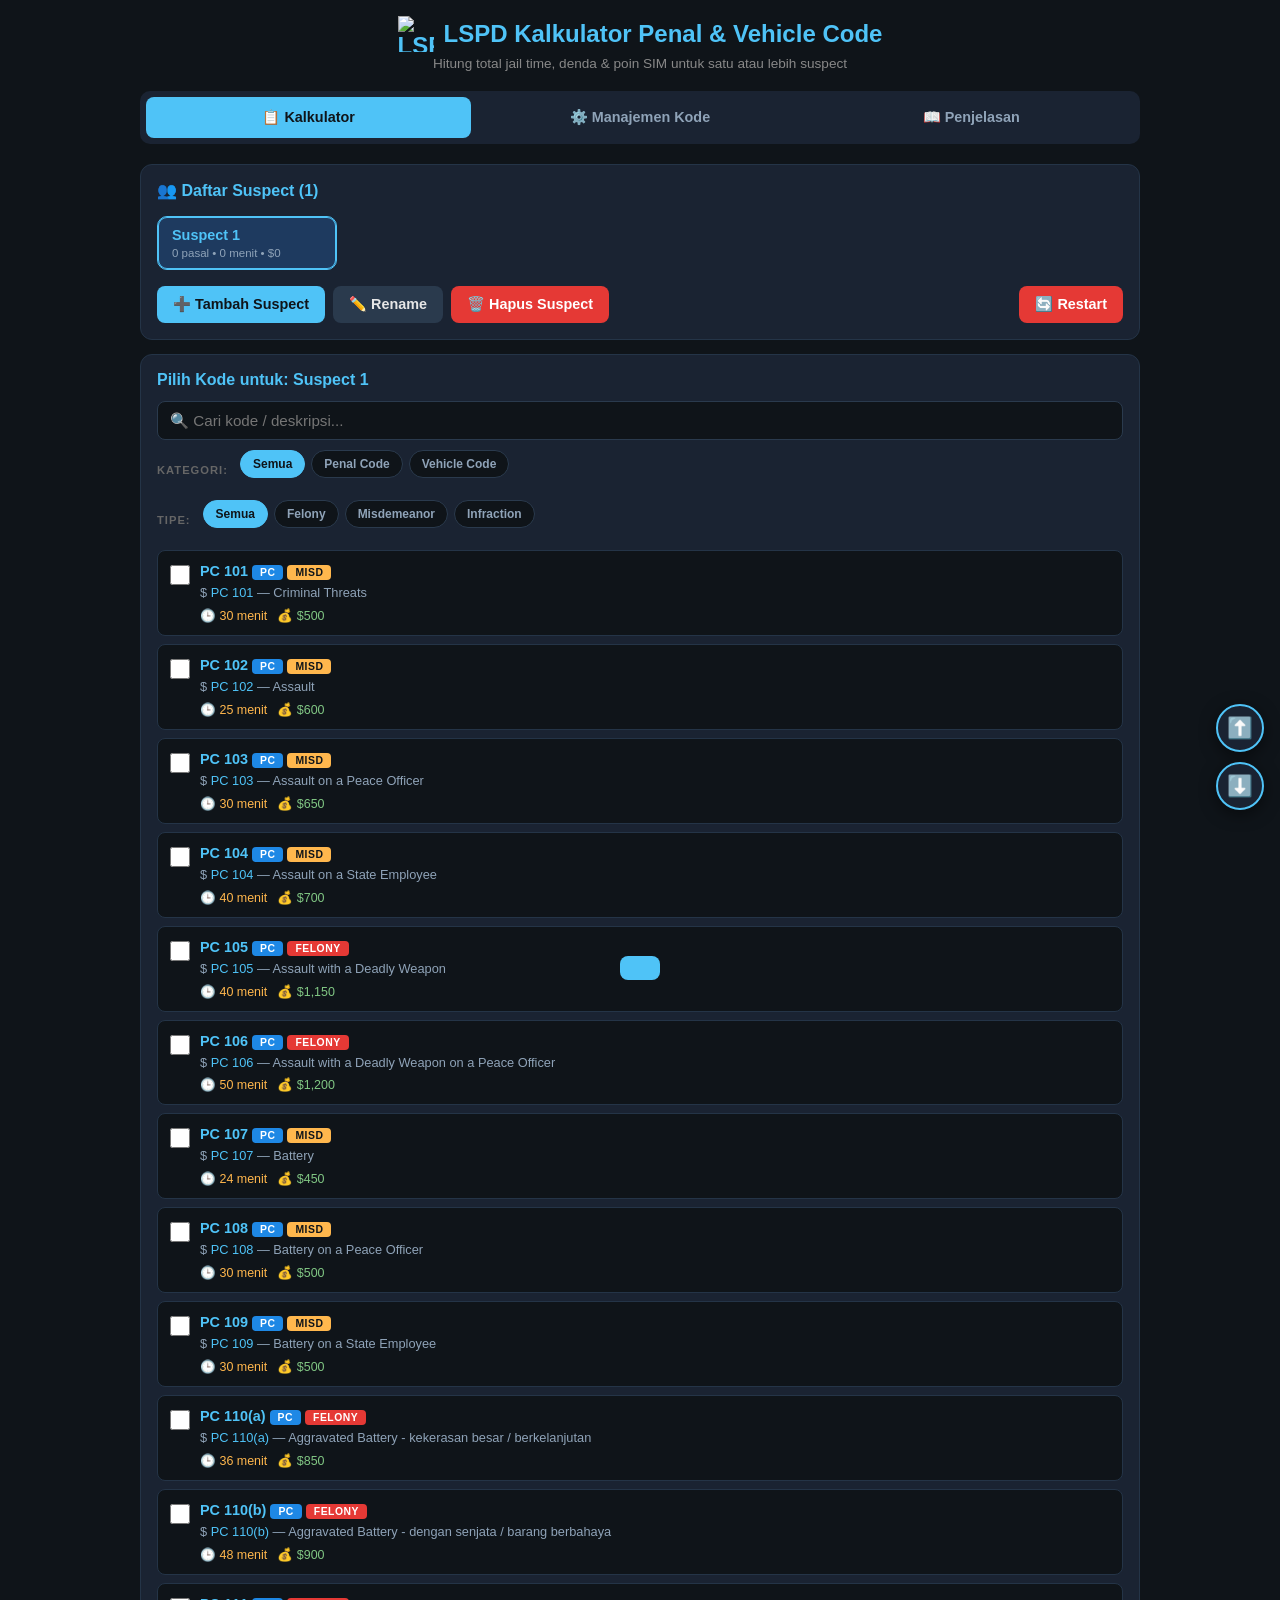
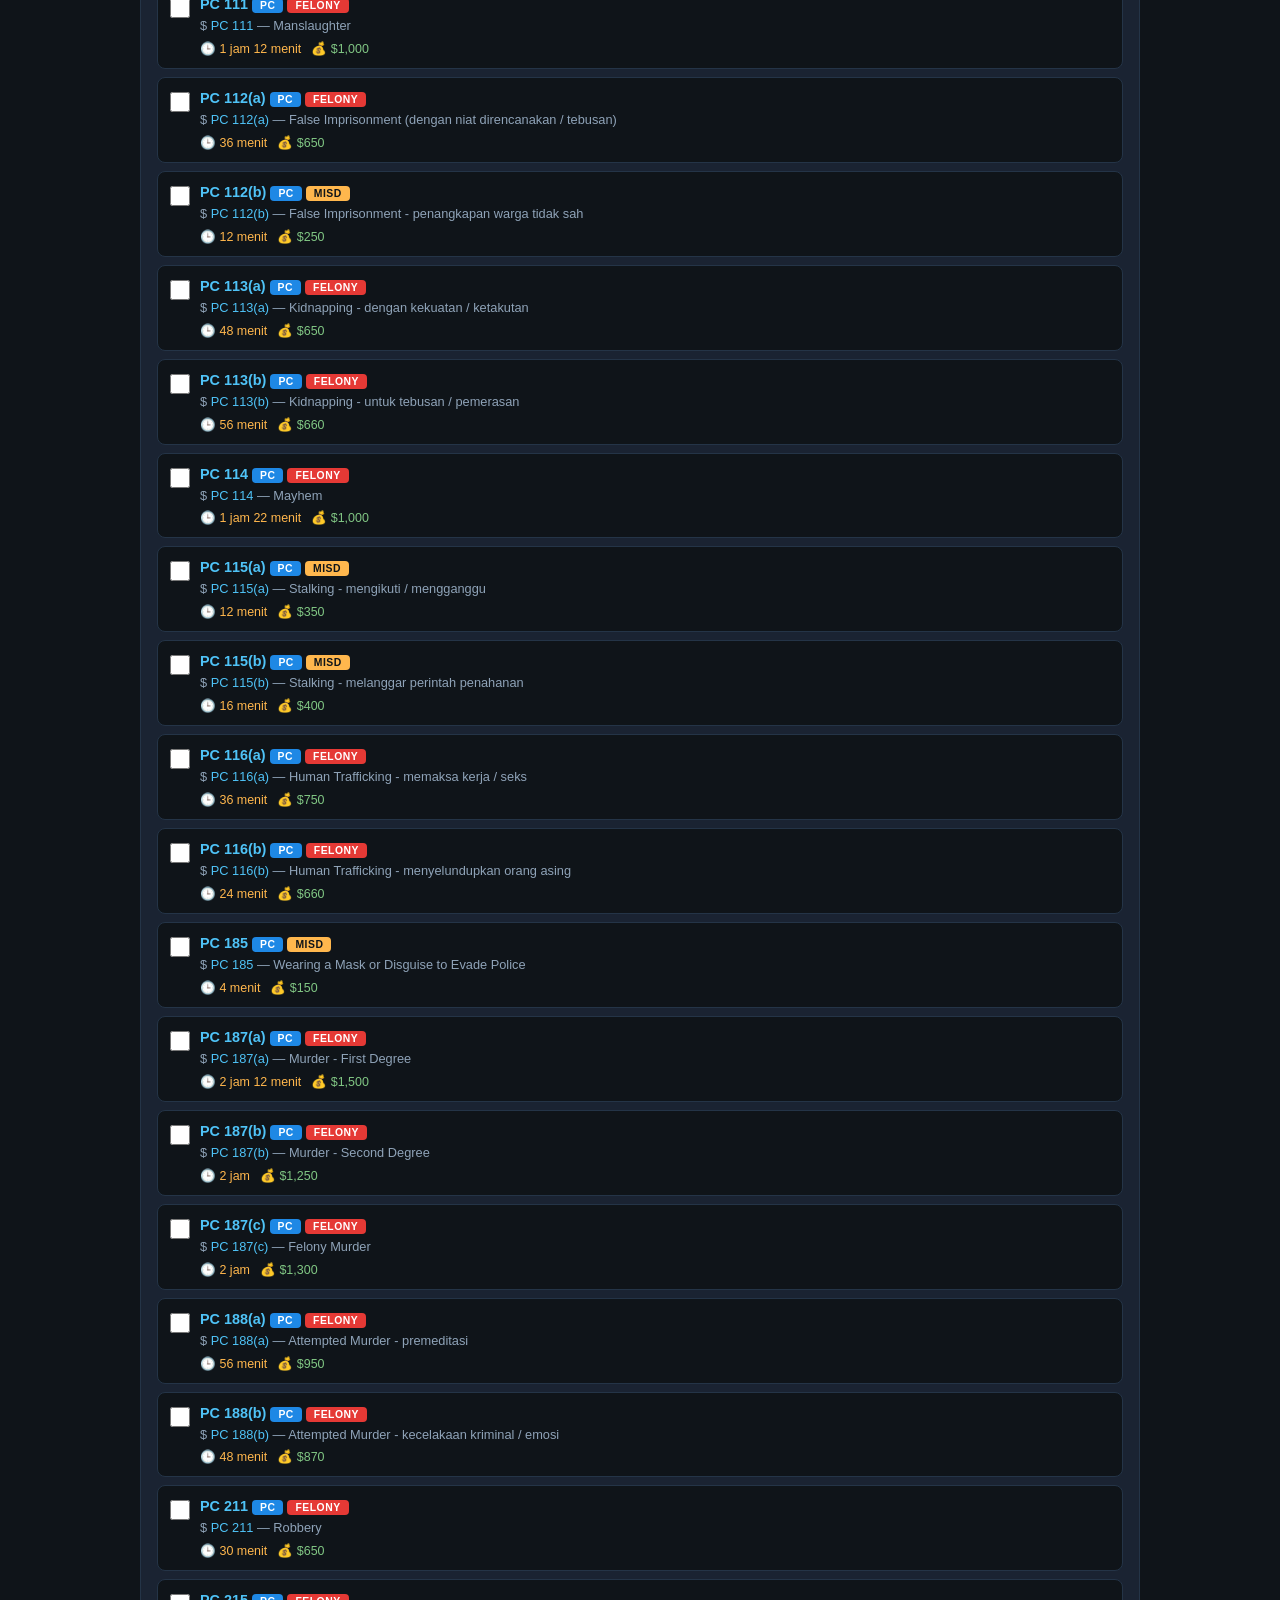
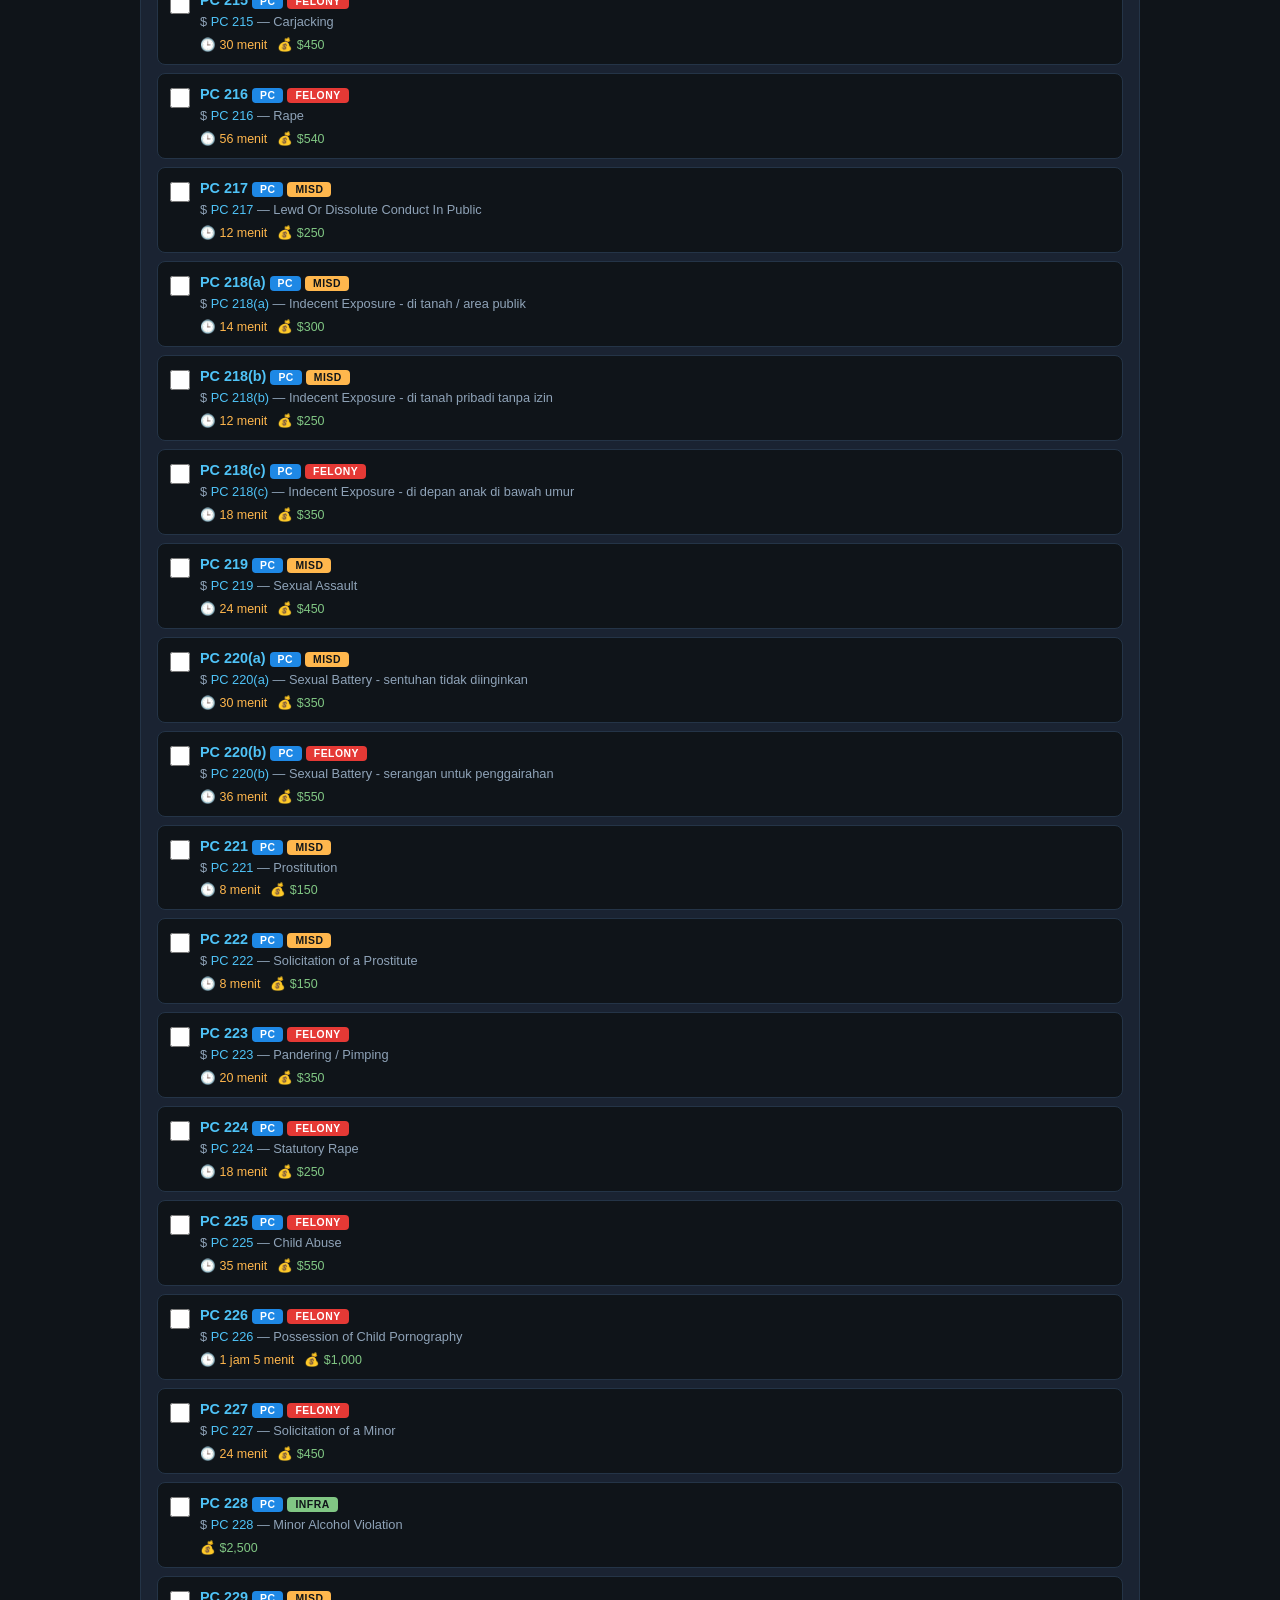
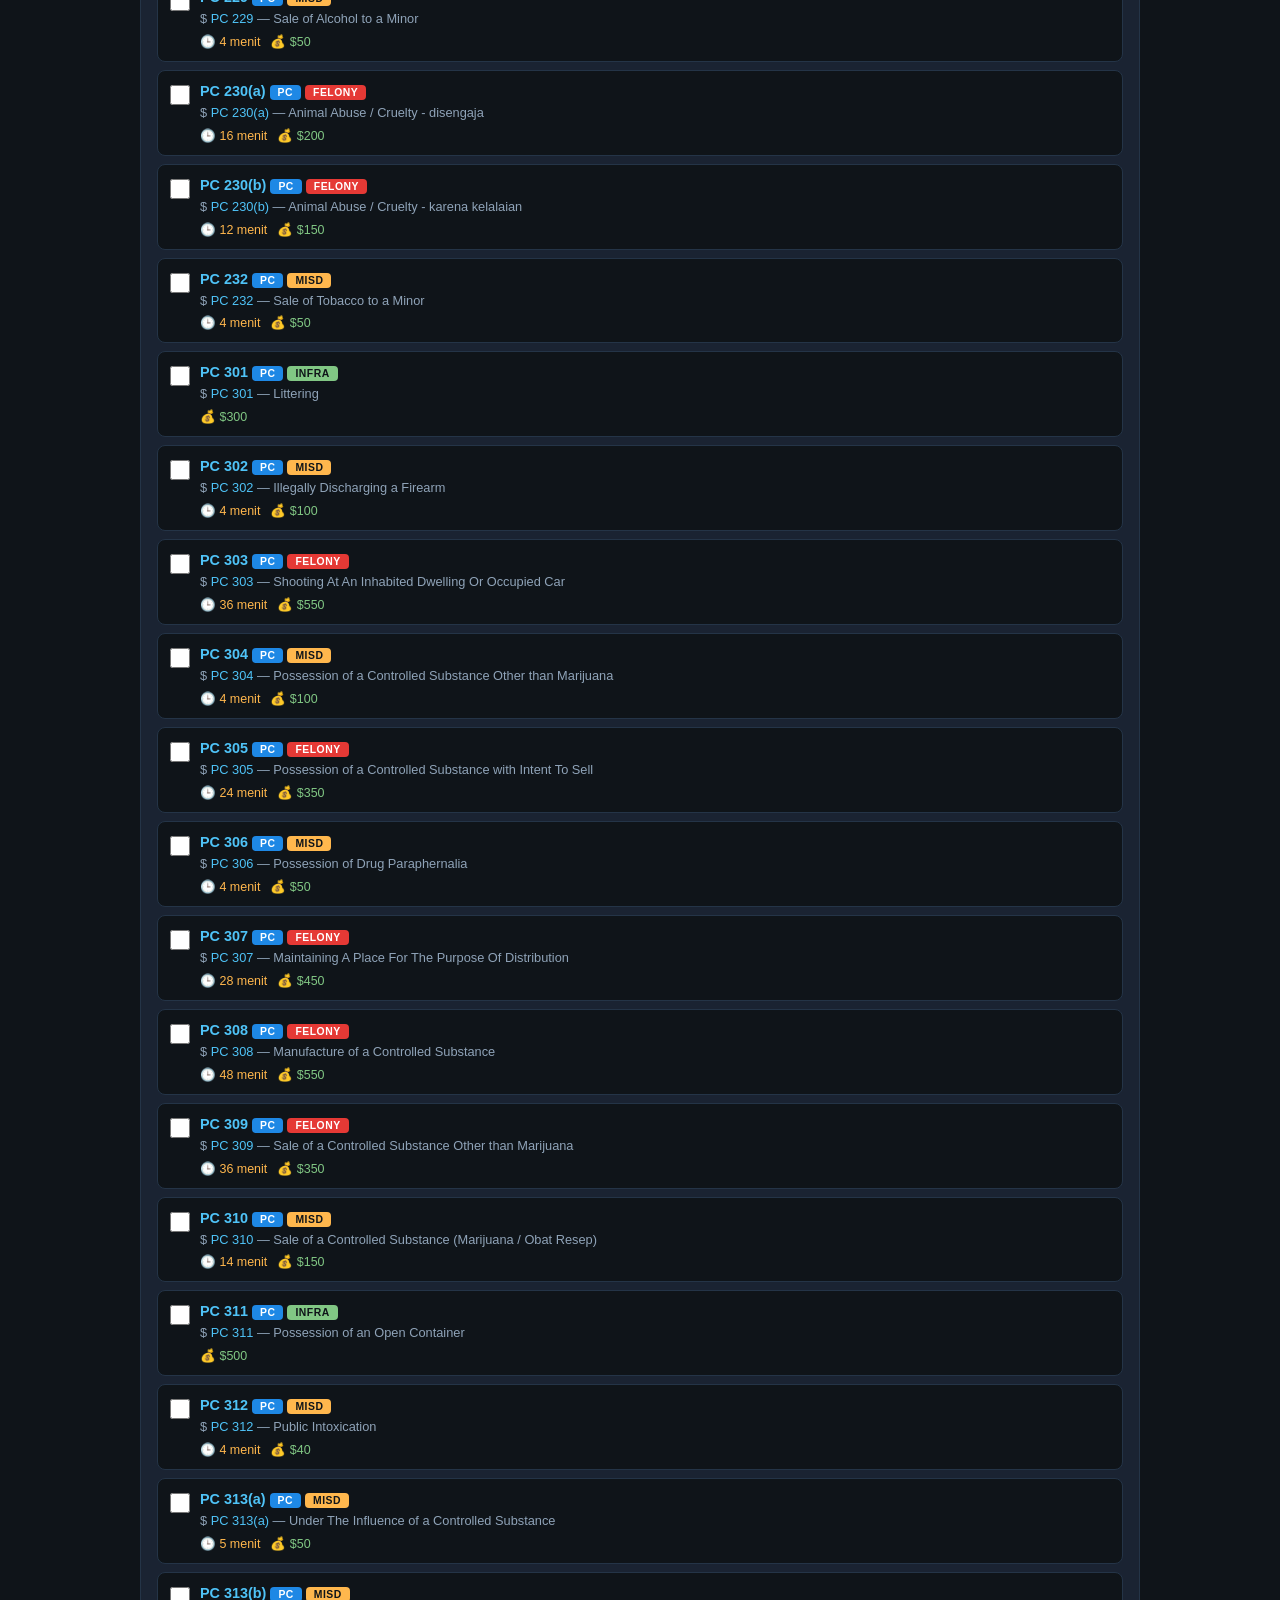
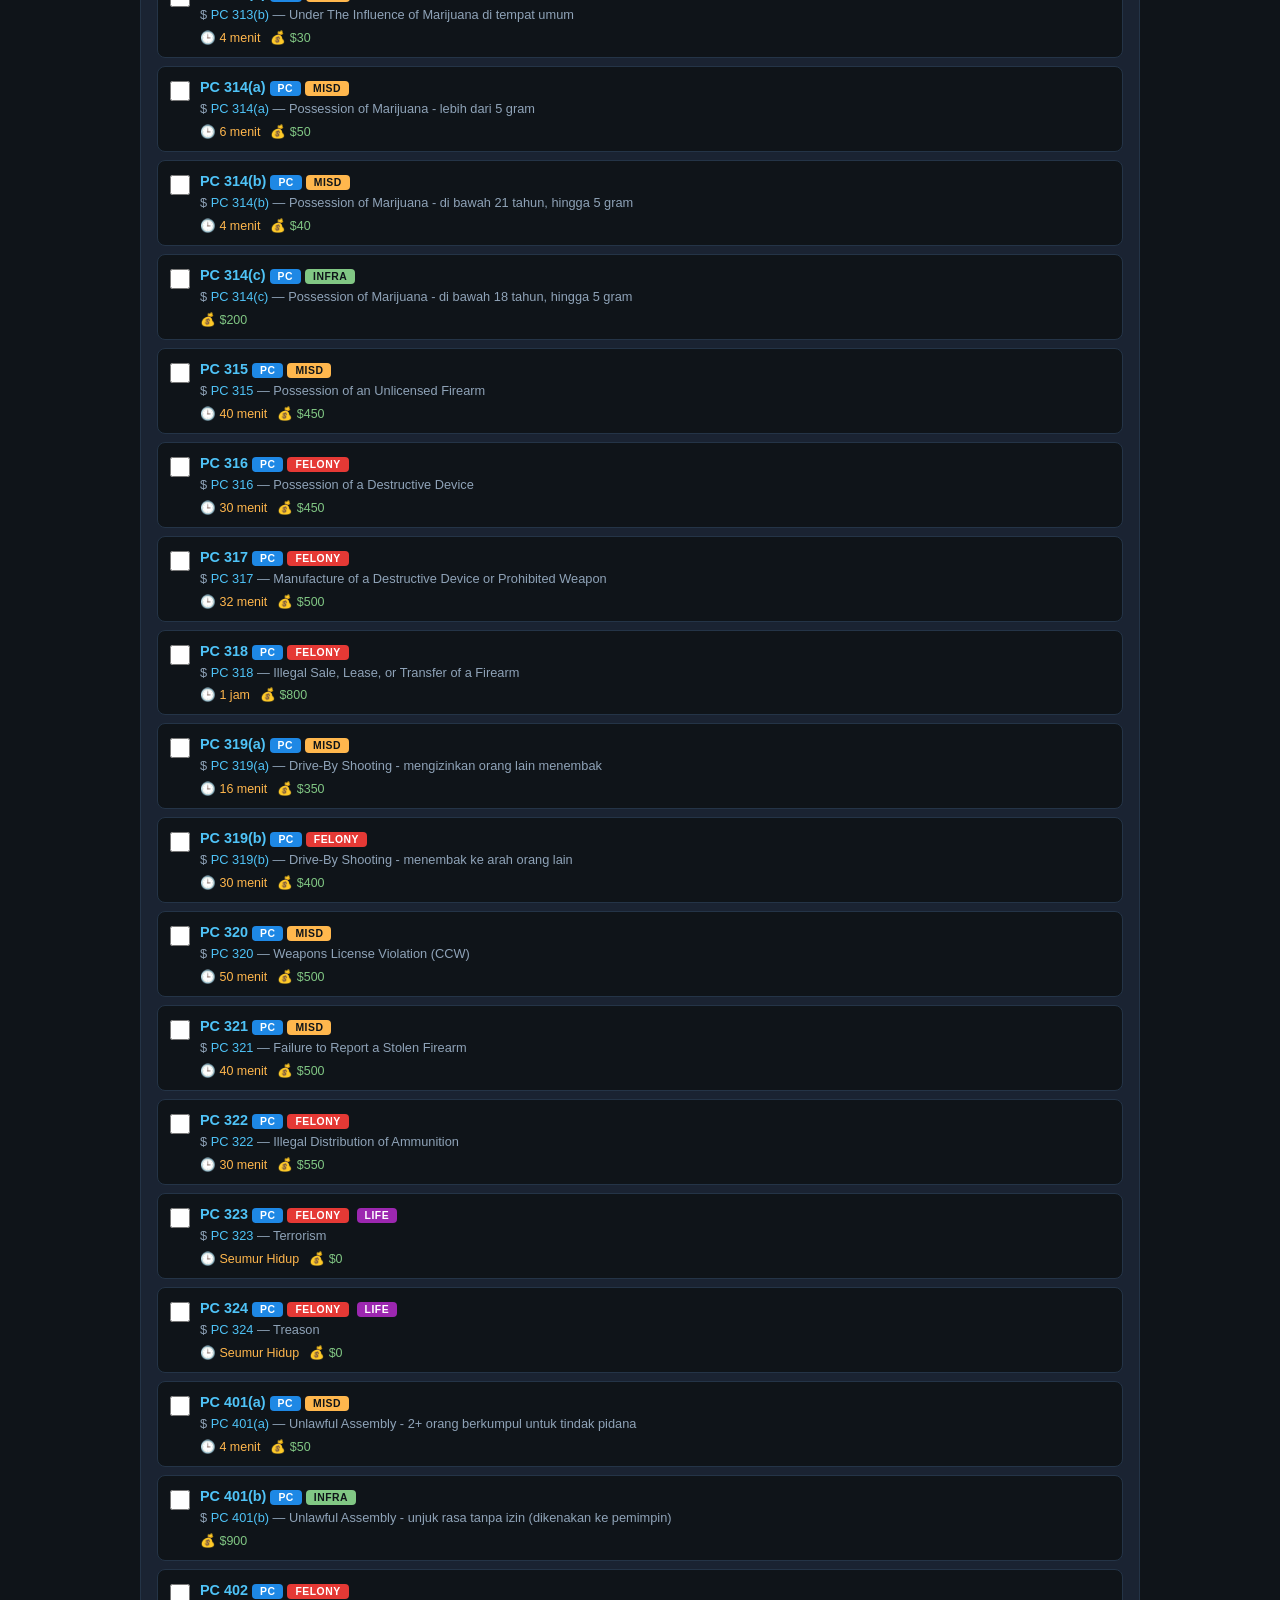
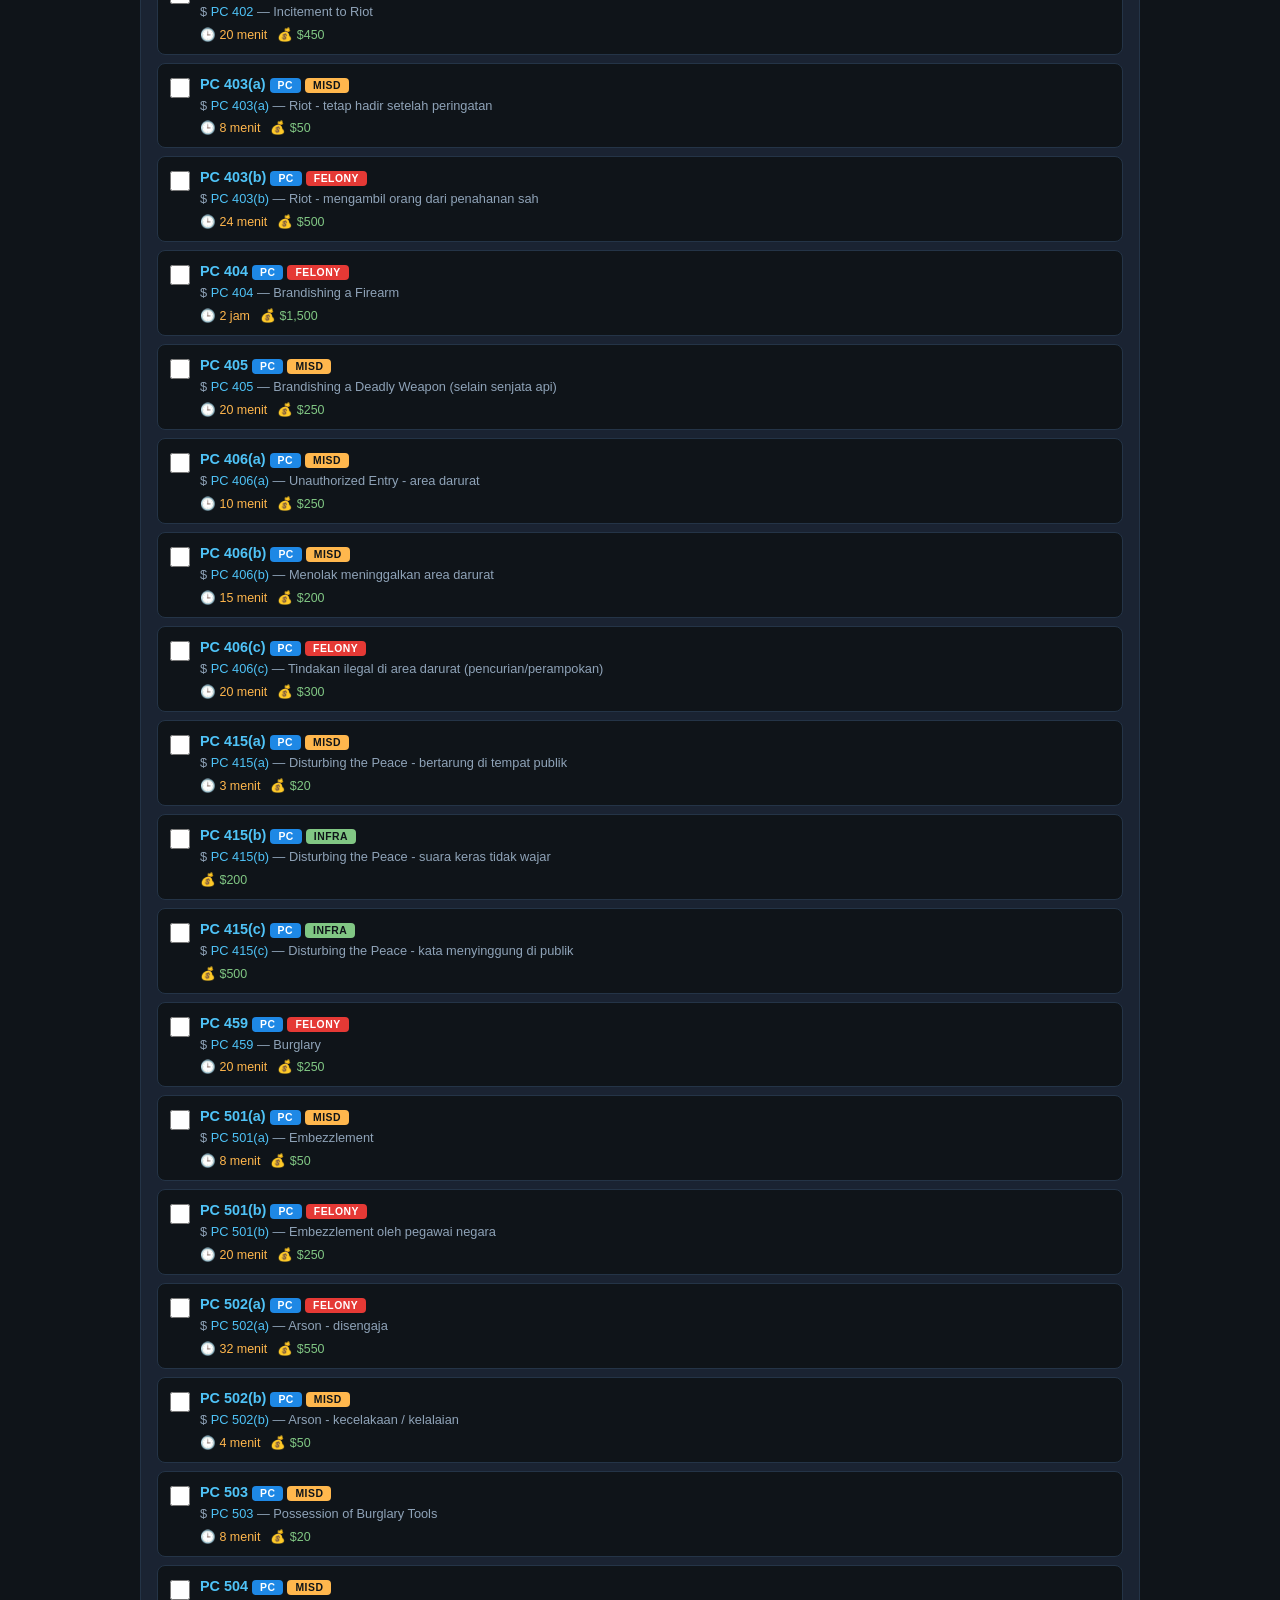
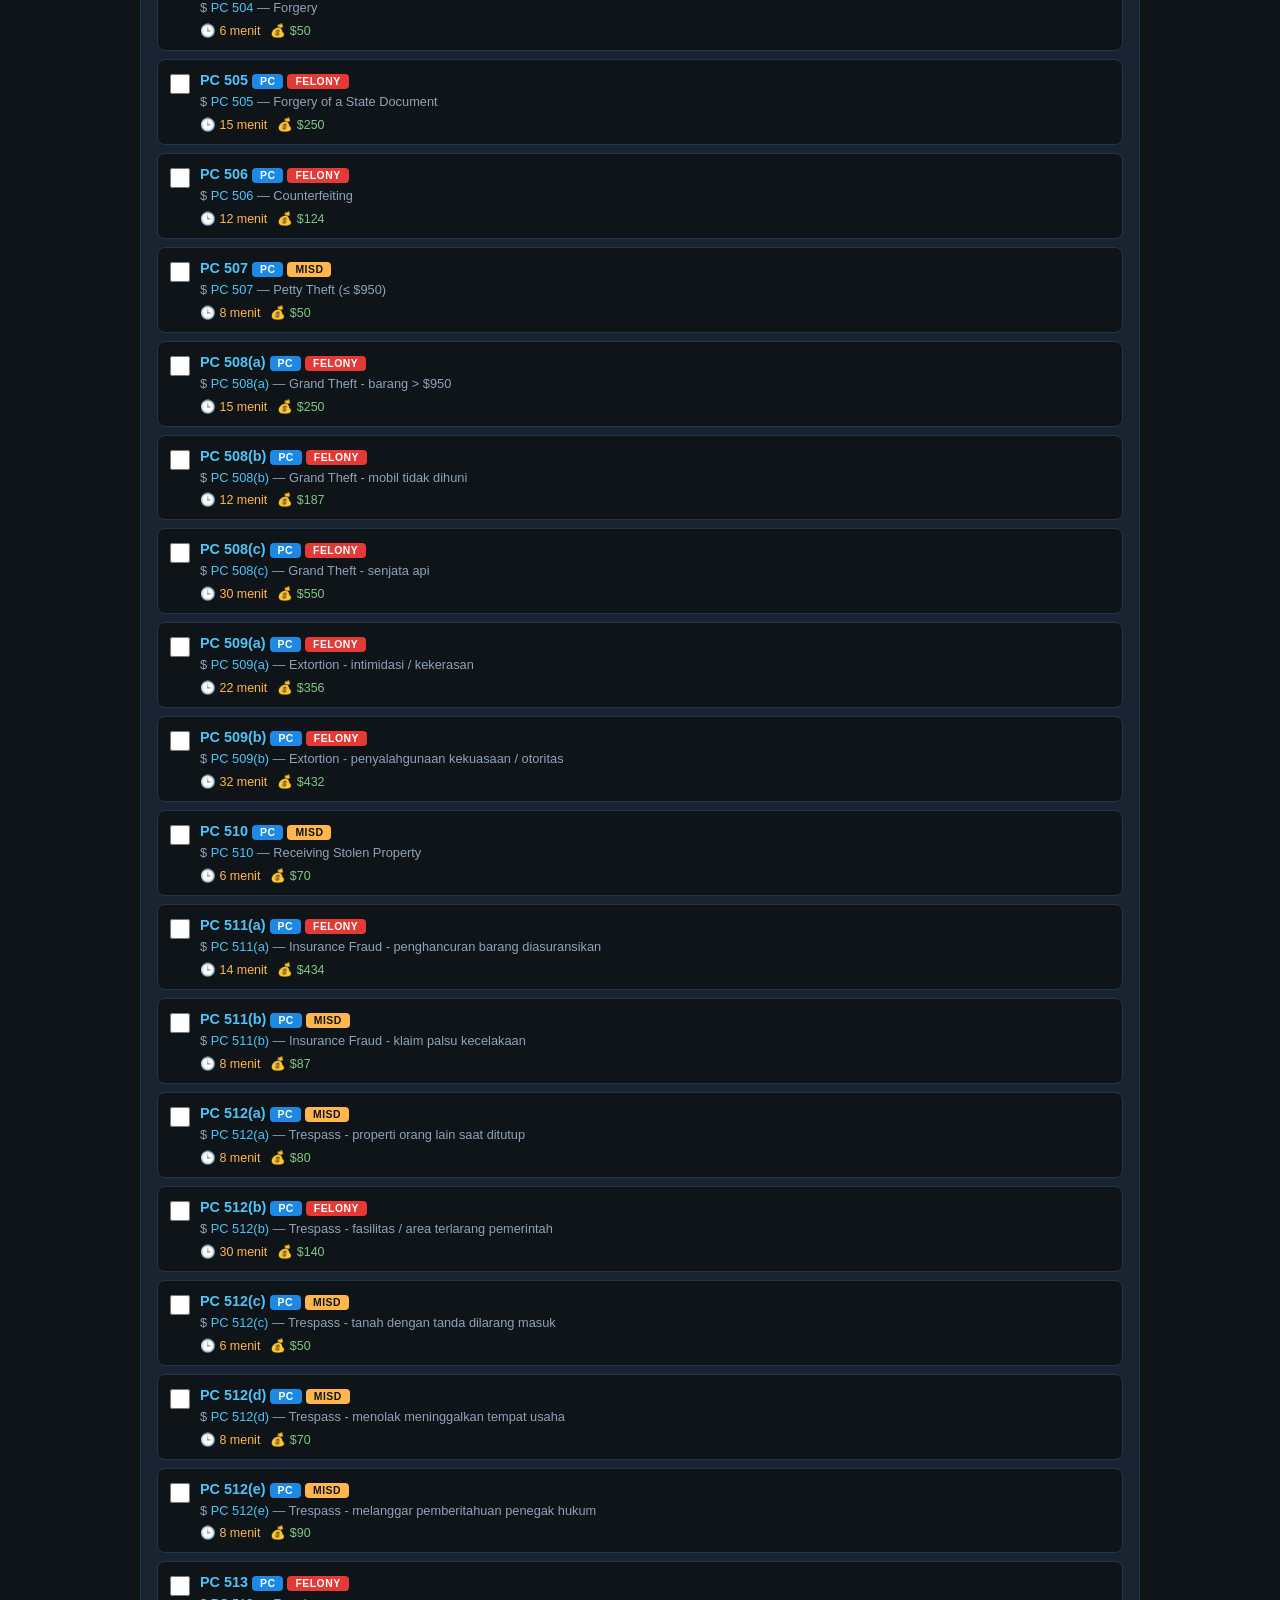
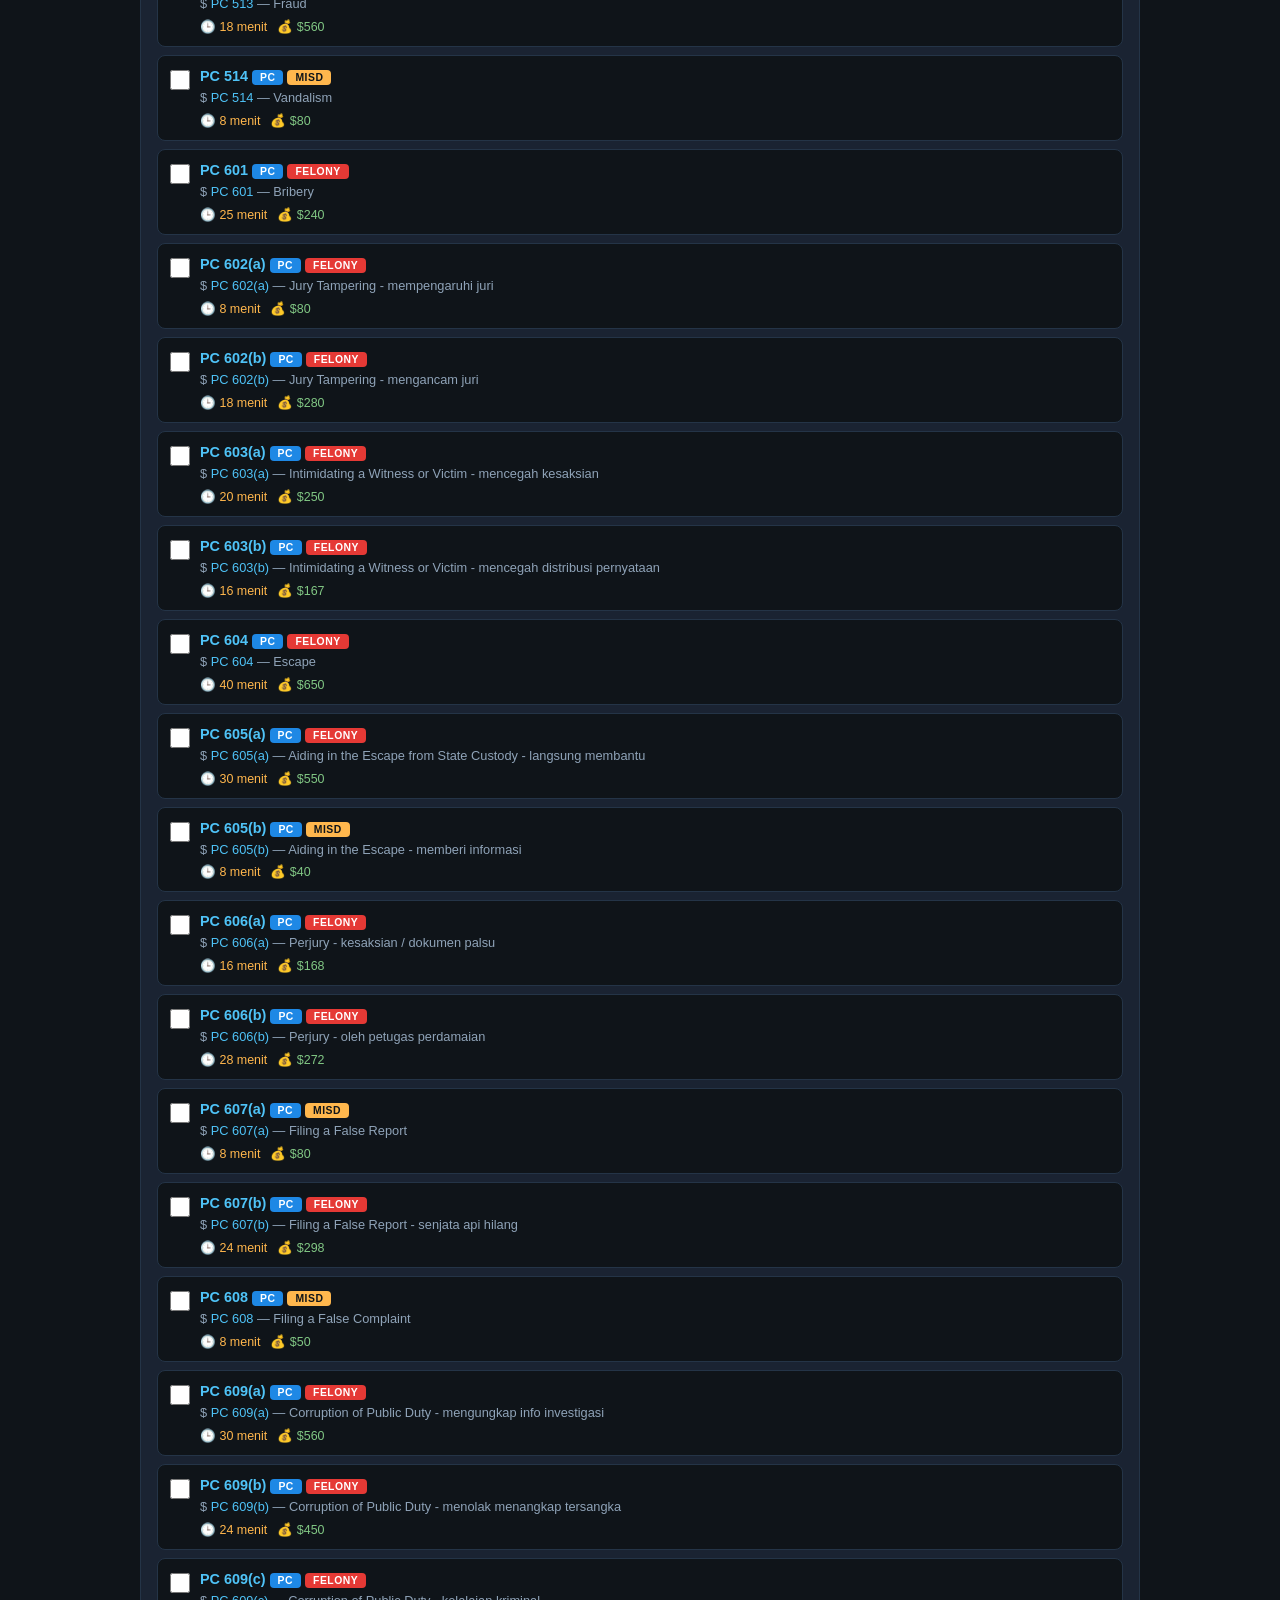
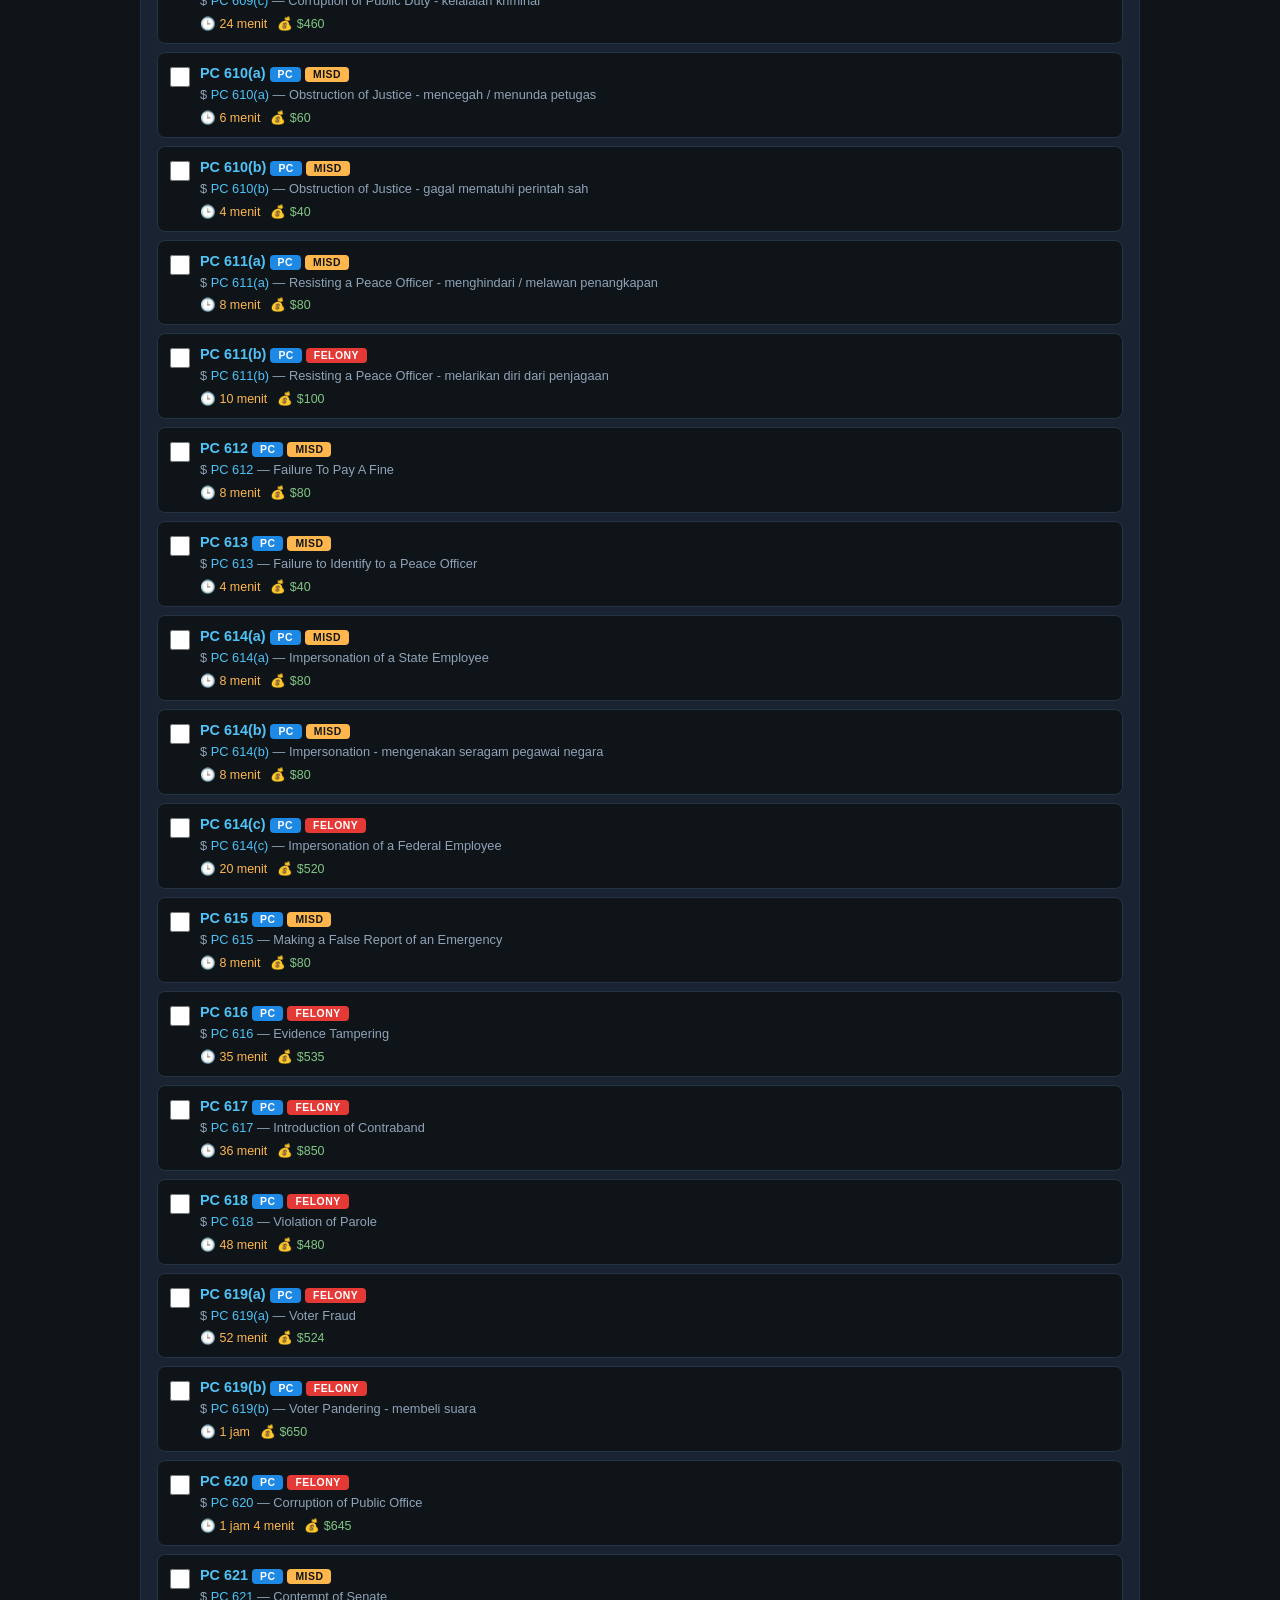
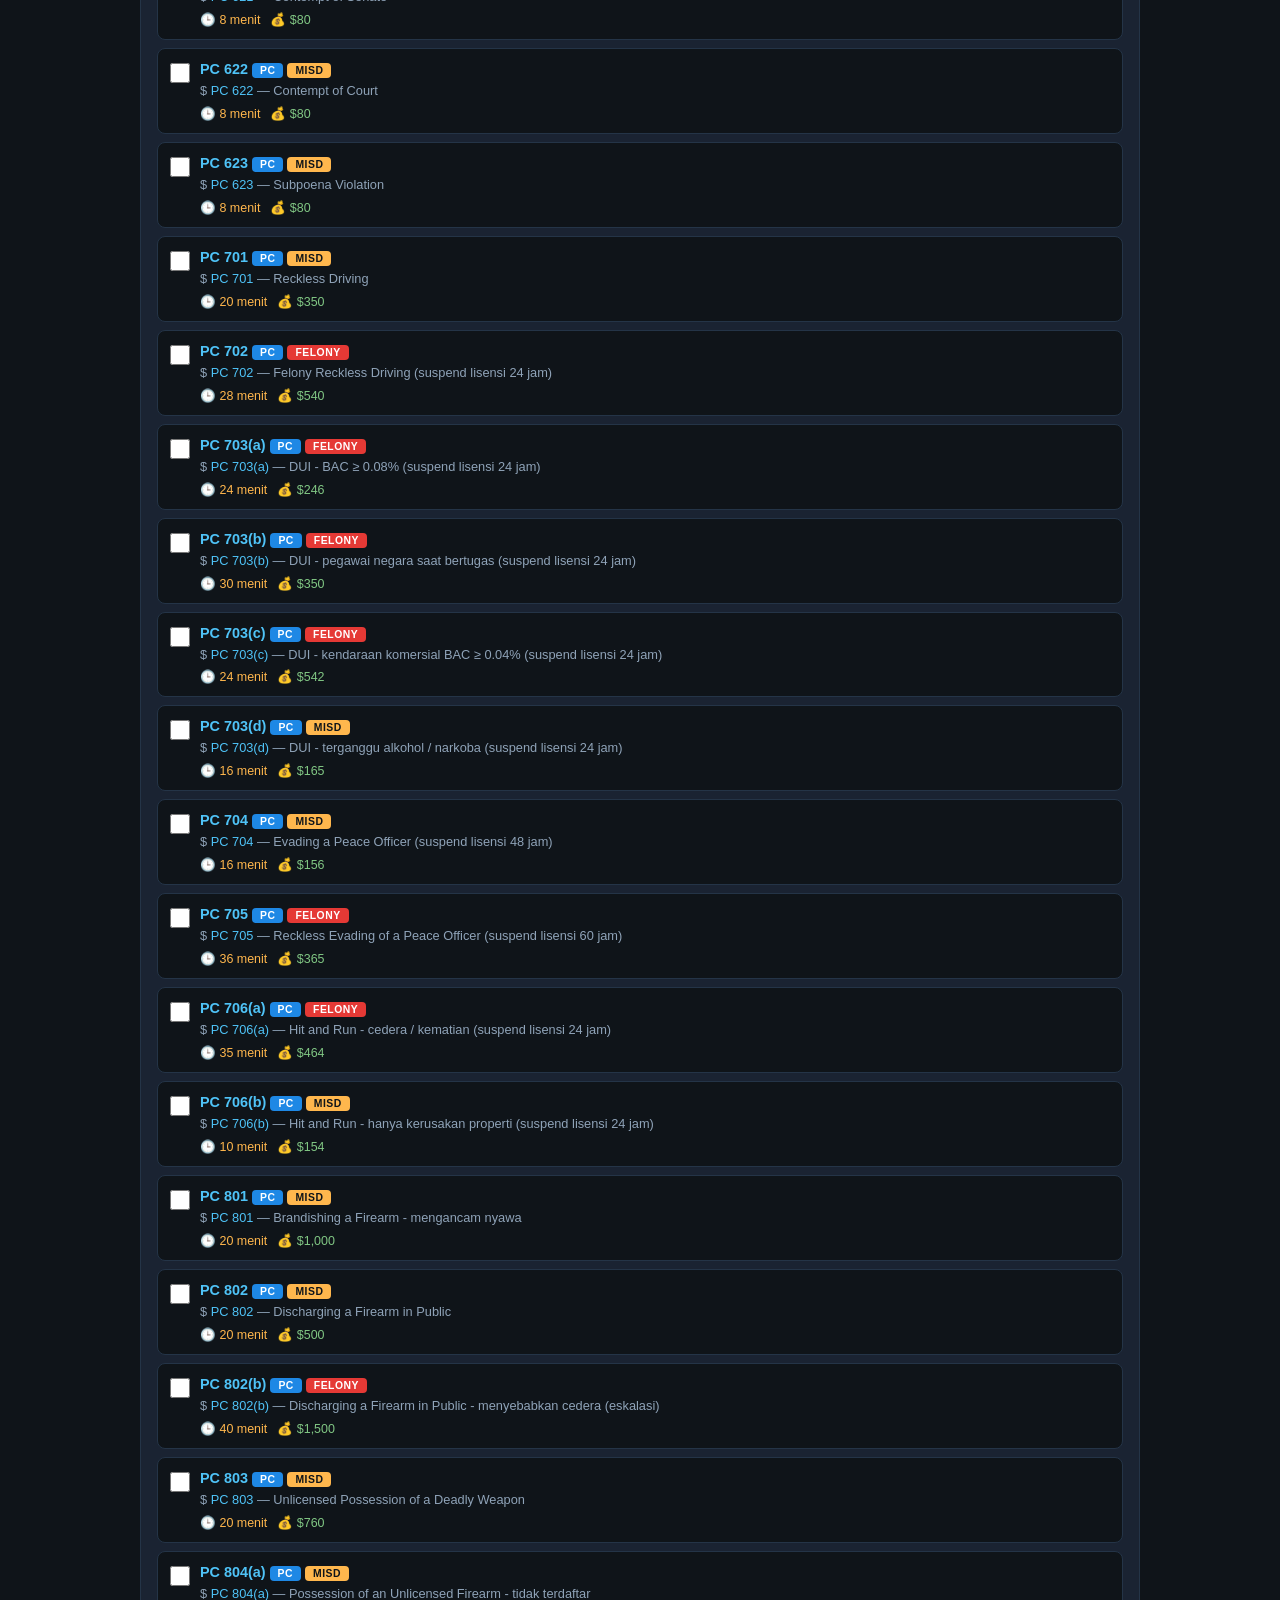
==== commit 51e242c2: "Update index.html nambahin button biar bisa atas bawah instan" ====
--- a/index.html
+++ b/index.html
@@ -734,6 +734,81 @@
 
 /* Smooth scroll untuk jump ke atas */
 html { scroll-behavior: smooth; }
+
+/* ============================================================
+   ⬆️⬇️  FLOATING SCROLL BUTTONS
+   ============================================================ */
+.scroll-btns {
+  position: fixed;
+  right: 16px;
+  bottom: 80px;
+  z-index: 9000;
+  display: flex;
+  flex-direction: column;
+  gap: 10px;
+  pointer-events: none;
+}
+.scroll-btn {
+  width: 48px;
+  height: 48px;
+  border-radius: 50%;
+  background: #1a2332;
+  color: #4fc3f7;
+  border: 2px solid #4fc3f7;
+  font-size: 1.3rem;
+  font-weight: 700;
+  cursor: pointer;
+  display: flex;
+  align-items: center;
+  justify-content: center;
+  box-shadow: 0 4px 16px rgba(0,0,0,0.5);
+  opacity: 0;
+  transform: translateY(20px) scale(0.8);
+  transition: opacity 0.25s, transform 0.25s, background 0.2s;
+  pointer-events: none;
+  padding: 0;
+  font-family: inherit;
+  line-height: 1;
+  user-select: none;
+  -webkit-tap-highlight-color: transparent;
+}
+.scroll-btn.show {
+  opacity: 1;
+  transform: translateY(0) scale(1);
+  pointer-events: auto;
+}
+.scroll-btn:hover {
+  background: #4fc3f7;
+  color: #0f1419;
+}
+.scroll-btn:active {
+  transform: scale(0.9);
+  background: #4fc3f7;
+  color: #0f1419;
+}
+
+/* Mobile: sedikit lebih kecil & posisi agak naik */
+@media (max-width: 768px) {
+  .scroll-btns {
+    right: 12px;
+    bottom: 90px;
+    gap: 8px;
+  }
+  .scroll-btn {
+    width: 44px;
+    height: 44px;
+    font-size: 1.15rem;
+    border-width: 2px;
+  }
+}
+
+/* Safe area iPhone */
+@supports (padding: env(safe-area-inset-bottom)) {
+  .scroll-btns {
+    bottom: calc(90px + env(safe-area-inset-bottom));
+  }
+}
+
     </style>
   </head>
   <body>
@@ -1075,6 +1150,12 @@
         </div>
       </div>
     </div>
+
+    <!-- Tombol Scroll Instant -->
+<div class="scroll-btns">
+  <button class="scroll-btn" id="btnScrollTop" onclick="scrollToTop()" aria-label="Ke atas" title="Ke atas">⬆️</button>
+  <button class="scroll-btn" id="btnScrollBottom" onclick="scrollToBottom()" aria-label="Ke bawah" title="Ke bawah">⬇️</button>
+</div>
 
     <div class="toast" id="toast"></div>
 
@@ -4003,6 +4084,39 @@
         .forEach((p) => p.classList.remove("active"));
       document.querySelector('.tab[data-tab="calc"]').classList.add("active");
       document.getElementById("panel-calc").classList.add("active");
+      // ============================================
+// ⬆️⬇️  FLOATING SCROLL BUTTONS
+// ============================================
+function scrollToTop() {
+  window.scrollTo({ top: 0, behavior: 'smooth' });
+}
+function scrollToBottom() {
+  window.scrollTo({ top: document.documentElement.scrollHeight, behavior: 'smooth' });
+}
+function updateScrollBtns() {
+  const topBtn = document.getElementById('btnScrollTop');
+  const botBtn = document.getElementById('btnScrollBottom');
+  if (!topBtn || !botBtn) return;
+
+  const scrollY = window.scrollY || window.pageYOffset;
+  const docHeight = document.documentElement.scrollHeight;
+  const winHeight = window.innerHeight;
+  const maxScroll = docHeight - winHeight;
+
+  // Tombol ⬆️ muncul kalau sudah scroll > 200px dari atas
+  if (scrollY > 200) topBtn.classList.add('show');
+  else topBtn.classList.remove('show');
+
+  // Tombol ⬇️ muncul kalau belum sampai 200px dari bawah
+  if (maxScroll > 200 && scrollY < maxScroll - 200) botBtn.classList.add('show');
+  else botBtn.classList.remove('show');
+}
+
+// Pasang listener
+window.addEventListener('scroll', updateScrollBtns, { passive: true });
+window.addEventListener('resize', updateScrollBtns);
+// Update saat pertama load
+setTimeout(updateScrollBtns, 300);
     </script>
   </body>
 </html>
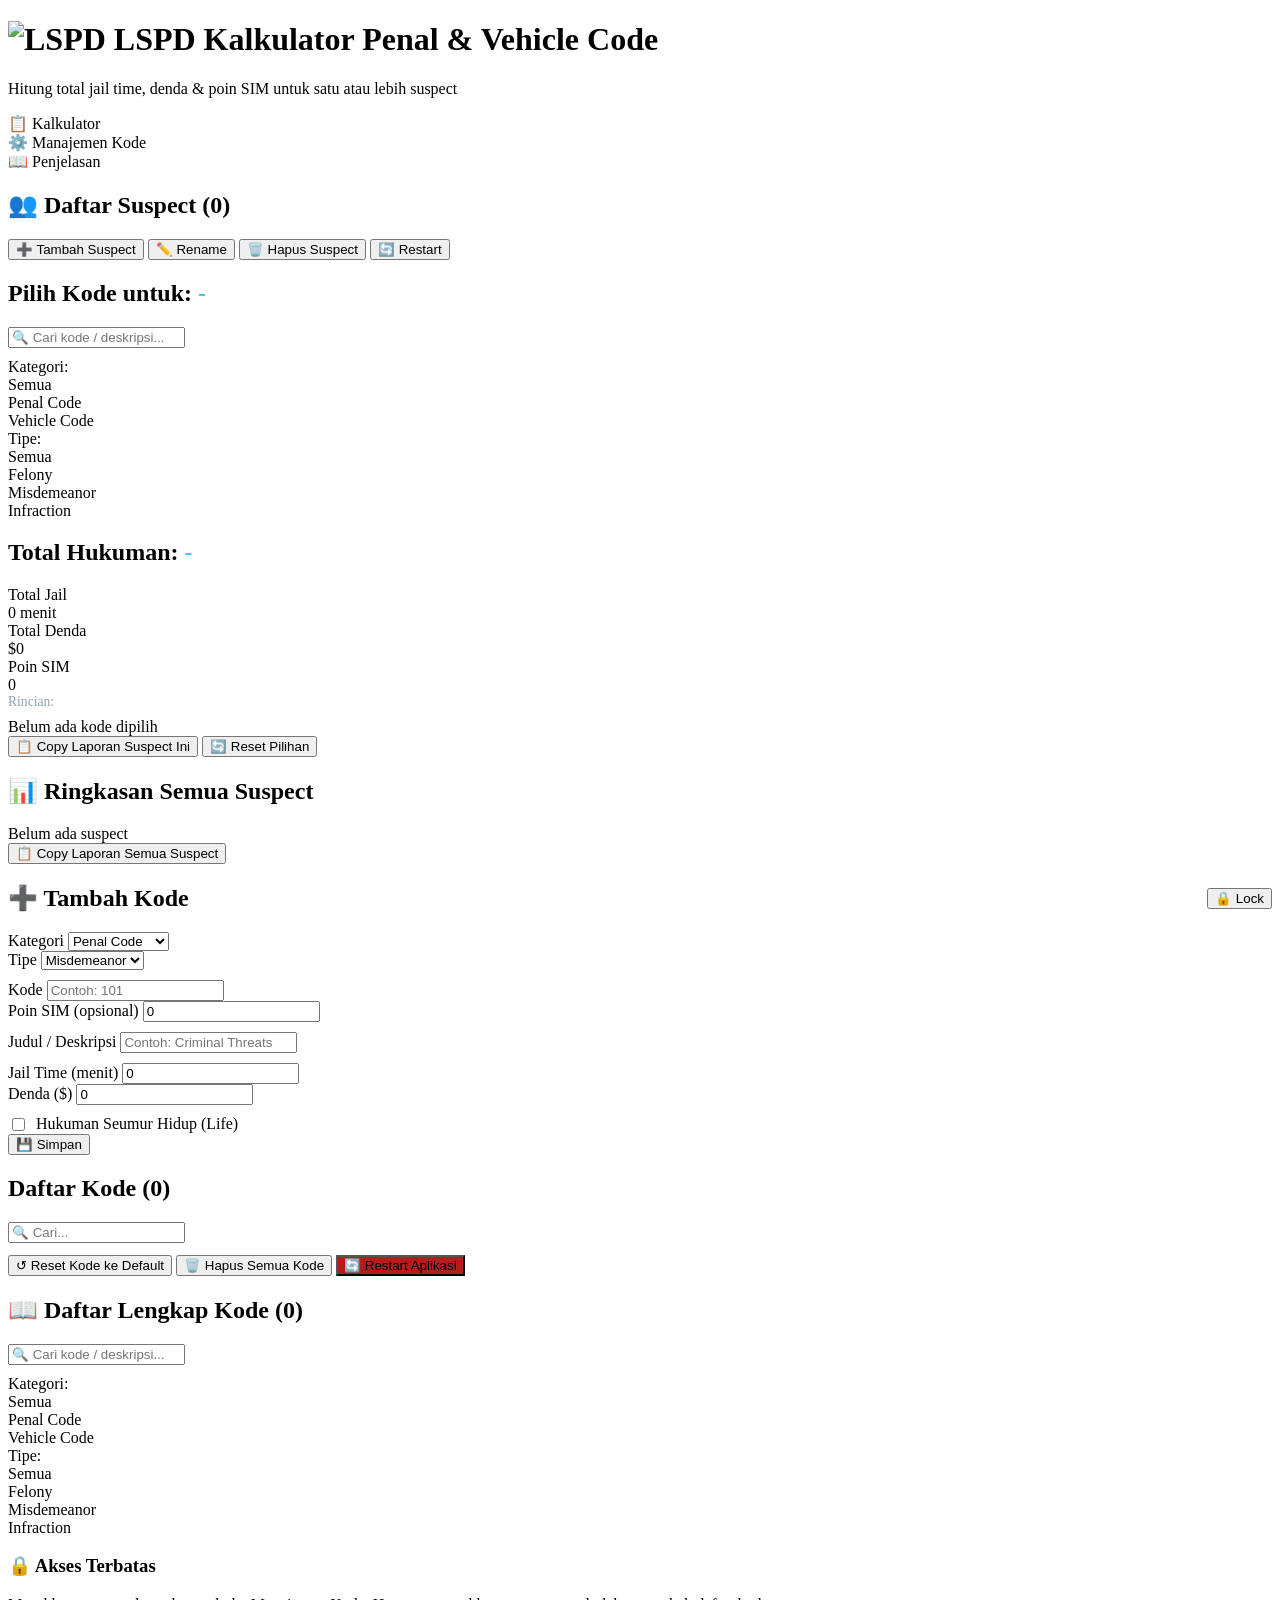
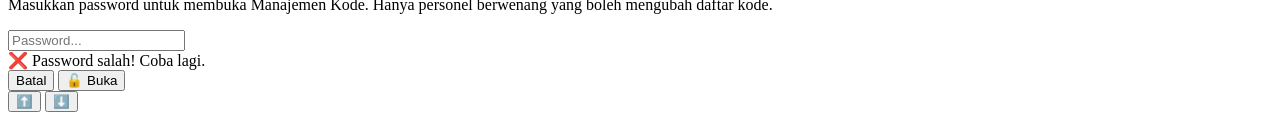
==== commit debe7079: "Update index.html" ====
--- a/index.html
+++ b/index.html
@@ -2,819 +2,17 @@
 <html lang="id">
   <head>
     <meta charset="UTF-8" />
-<meta name="viewport" content="width=device-width, initial-scale=1.0, maximum-scale=5.0, user-scalable=yes">
+    <meta
+      name="viewport"
+      content="width=device-width, initial-scale=1.0, maximum-scale=5.0, user-scalable=yes"
+    />
     <title>Kalkulator Penal & Vehicle Code</title>
-    <style>
-      * {
-        box-sizing: border-box;
-        margin: 0;
-        padding: 0;
-      }
-      body {
-        font-family:
-          -apple-system, BlinkMacSystemFont, "Segoe UI", Roboto, sans-serif;
-        background: #0f1419;
-        color: #e6e6e6;
-        min-height: 100vh;
-        padding: 16px;
-      }
-      .container {
-        max-width: 1000px;
-        margin: 0 auto;
-      }
-      h1 {
-        font-size: 1.5rem;
-        margin-bottom: 4px;
-        color: #4fc3f7;
-        display: flex;
-        align-items: center;
-        justify-content: center;
-        gap: 10px;
-      }
-      h1 svg {
-        flex-shrink: 0;
-        display: block;
-      }
-      .subtitle {
-        text-align: center;
-        color: #888;
-        font-size: 0.85rem;
-        margin-bottom: 20px;
-      }
-      .tabs {
-        display: flex;
-        gap: 6px;
-        background: #1a2332;
-        padding: 6px;
-        border-radius: 10px;
-        margin-bottom: 20px;
-      }
-      .tab {
-        flex: 1;
-        padding: 12px;
-        text-align: center;
-        cursor: pointer;
-        border-radius: 8px;
-        font-weight: 600;
-        font-size: 0.9rem;
-        color: #8fa3b8;
-        transition: all 0.2s;
-        user-select: none;
-      }
-      .tab.active {
-        background: #4fc3f7;
-        color: #0f1419;
-      }
-      .panel {
-        display: none;
-      }
-      .panel.active {
-        display: block;
-      }
-      .card {
-        background: #1a2332;
-        border-radius: 12px;
-        padding: 16px;
-        margin-bottom: 14px;
-        border: 1px solid #243447;
-      }
-      .card h2 {
-        font-size: 1rem;
-        margin-bottom: 12px;
-        color: #4fc3f7;
-      }
-      .form-grid {
-        display: grid;
-        grid-template-columns: 1fr 1fr;
-        gap: 10px;
-      }
-      @media (max-width: 600px) {
-        .form-grid {
-          grid-template-columns: 1fr;
-        }
-      }
-      label {
-        display: block;
-        font-size: 0.8rem;
-        color: #8fa3b8;
-        margin-bottom: 4px;
-      }
-      input,
-      textarea,
-      select {
-        width: 100%;
-        padding: 10px 12px;
-        background: #0f1419;
-        border: 1px solid #2a3a4d;
-        border-radius: 8px;
-        color: #e6e6e6;
-        font-size: 0.95rem;
-        font-family: inherit;
-      }
-      input:focus,
-      textarea:focus,
-      select:focus {
-        outline: none;
-        border-color: #4fc3f7;
-      }
-      textarea {
-        resize: vertical;
-        min-height: 60px;
-      }
-      button {
-        padding: 10px 16px;
-        border: none;
-        border-radius: 8px;
-        font-weight: 600;
-        font-size: 0.9rem;
-        cursor: pointer;
-        transition: all 0.2s;
-        font-family: inherit;
-      }
-      .btn-primary {
-        background: #4fc3f7;
-        color: #0f1419;
-      }
-      .btn-primary:hover {
-        background: #29b6f6;
-      }
-      .btn-danger {
-        background: #e53935;
-        color: #fff;
-      }
-      .btn-danger:hover {
-        background: #c62828;
-      }
-      .btn-secondary {
-        background: #2a3a4d;
-        color: #e6e6e6;
-      }
-      .btn-secondary:hover {
-        background: #374a61;
-      }
-      .btn-lock {
-        background: #ff9800;
-        color: #0f1419;
-      }
-      .btn-lock:hover {
-        background: #f57c00;
-      }
-      .btn-sm {
-        padding: 6px 10px;
-        font-size: 0.8rem;
-      }
-      .btn-row {
-        display: flex;
-        gap: 8px;
-        margin-top: 12px;
-        flex-wrap: wrap;
-      }
-      .filters {
-        display: flex;
-        gap: 6px;
-        margin-bottom: 12px;
-        flex-wrap: wrap;
-      }
-      .filter-chip {
-        padding: 6px 12px;
-        background: #0f1419;
-        border: 1px solid #2a3a4d;
-        border-radius: 20px;
-        font-size: 0.75rem;
-        cursor: pointer;
-        color: #8fa3b8;
-        transition: all 0.2s;
-        user-select: none;
-        font-weight: 600;
-      }
-      .filter-chip.active {
-        background: #4fc3f7;
-        color: #0f1419;
-        border-color: #4fc3f7;
-      }
-      .filter-chip.felony.active {
-        background: #e53935;
-        color: #fff;
-        border-color: #e53935;
-      }
-      .filter-chip.misd.active {
-        background: #ffb74d;
-        color: #0f1419;
-        border-color: #ffb74d;
-      }
-      .filter-chip.info.active {
-        background: #81c784;
-        color: #0f1419;
-        border-color: #81c784;
-      }
-      .filter-chip.pc.active {
-        background: #4fc3f7;
-        color: #0f1419;
-        border-color: #4fc3f7;
-      }
-      .filter-chip.vc.active {
-        background: #ba68c8;
-        color: #fff;
-        border-color: #ba68c8;
-      }
-      .filter-row {
-        display: flex;
-        gap: 12px;
-        flex-wrap: wrap;
-        align-items: center;
-        margin-bottom: 10px;
-      }
-      .filter-label {
-        font-size: 0.7rem;
-        color: #666;
-        text-transform: uppercase;
-        letter-spacing: 1px;
-        font-weight: 700;
-      }
-      .list-item {
-        display: flex;
-        align-items: flex-start;
-        gap: 10px;
-        padding: 12px;
-        background: #0f1419;
-        border-radius: 8px;
-        margin-bottom: 8px;
-        border: 1px solid #243447;
-      }
-      .list-item input[type="checkbox"] {
-        width: 20px;
-        height: 20px;
-        margin-top: 2px;
-        cursor: pointer;
-        accent-color: #4fc3f7;
-        flex-shrink: 0;
-      }
-      .list-item .info {
-        flex: 1;
-        min-width: 0;
-      }
-      .list-item .code {
-        font-weight: 700;
-        color: #4fc3f7;
-        font-size: 0.9rem;
-      }
-      .list-item .desc {
-        font-size: 0.8rem;
-        color: #8fa3b8;
-        margin-top: 4px;
-        word-break: break-word;
-        line-height: 1.4;
-      }
-      .list-item .meta {
-        display: flex;
-        gap: 10px;
-        margin-top: 6px;
-        font-size: 0.78rem;
-        flex-wrap: wrap;
-        align-items: center;
-      }
-      .meta-jail {
-        color: #ffb74d;
-      }
-      .meta-fine {
-        color: #81c784;
-      }
-      .meta-points {
-        color: #f06292;
-      }
-      .list-item .actions {
-        display: flex;
-        gap: 6px;
-        flex-shrink: 0;
-      }
-      .badge {
-        display: inline-block;
-        padding: 2px 8px;
-        border-radius: 4px;
-        font-size: 0.65rem;
-        font-weight: 700;
-        text-transform: uppercase;
-        letter-spacing: 0.5px;
-      }
-      .badge.felony {
-        background: #e53935;
-        color: #fff;
-      }
-      .badge.misd {
-        background: #ffb74d;
-        color: #0f1419;
-      }
-      .badge.info {
-        background: #81c784;
-        color: #0f1419;
-      }
-      .badge.life {
-        background: #9c27b0;
-        color: #fff;
-        margin-left: 4px;
-      }
-      .badge.cat-pc {
-        background: #1e88e5;
-        color: #fff;
-      }
-      .badge.cat-vc {
-        background: #8e24aa;
-        color: #fff;
-      }
-      .vary-input {
-        display: flex;
-        align-items: center;
-        gap: 6px;
-        margin-top: 6px;
-      }
-      .vary-input label {
-        font-size: 0.7rem;
-        color: #ba68c8;
-        margin: 0;
-      }
-      .vary-input input {
-        width: 70px;
-        padding: 4px 8px;
-        font-size: 0.85rem;
-      }
-      .result-card {
-        background: linear-gradient(135deg, #1e3a5f 0%, #1a2332 100%);
-        border: 1px solid #4fc3f7;
-      }
-      .result-grid {
-        display: grid;
-        grid-template-columns: 1fr 1fr 1fr;
-        gap: 12px;
-        margin-top: 10px;
-      }
-      @media (max-width: 600px) {
-        .result-grid {
-          grid-template-columns: 1fr;
-        }
-      }
-      .result-box {
-        background: #0f1419;
-        padding: 14px;
-        border-radius: 10px;
-        text-align: center;
-      }
-      .result-box .label {
-        font-size: 0.7rem;
-        color: #8fa3b8;
-        text-transform: uppercase;
-        letter-spacing: 1px;
-      }
-      .result-box .value {
-        font-size: 1.3rem;
-        font-weight: 700;
-        margin-top: 6px;
-        color: #ffb74d;
-      }
-      .result-box .value.fine {
-        color: #81c784;
-      }
-      .result-box .value.points {
-        color: #f06292;
-      }
-      .result-box .value.life {
-        color: #e91e63;
-        font-size: 1rem;
-      }
-      .selected-item {
-        display: flex;
-        justify-content: space-between;
-        align-items: center;
-        padding: 8px 12px;
-        background: #0f1419;
-        border-radius: 6px;
-        margin-bottom: 6px;
-        font-size: 0.85rem;
-        gap: 10px;
-      }
-      .selected-item .name {
-        flex: 1;
-        color: #e6e6e6;
-      }
-      .selected-item .val {
-        color: #8fa3b8;
-        font-size: 0.8rem;
-        text-align: right;
-        white-space: nowrap;
-      }
-      .empty {
-        text-align: center;
-        color: #666;
-        padding: 24px;
-        font-size: 0.9rem;
-      }
-      .toast {
-        position: fixed;
-        bottom: 20px;
-        left: 50%;
-        transform: translateX(-50%) translateY(100px);
-        background: #4fc3f7;
-        color: #0f1419;
-        padding: 12px 20px;
-        border-radius: 8px;
-        font-weight: 600;
-        font-size: 0.9rem;
-        transition: transform 0.3s;
-        z-index: 9999;
-      }
-      .toast.show {
-        transform: translateX(-50%) translateY(0);
-      }
-      .section-divider {
-        height: 1px;
-        background: #243447;
-        margin: 16px 0;
-      }
-      .suspect-chip {
-        display: inline-block;
-        padding: 10px 14px;
-        background: #0f1419;
-        border: 1px solid #2a3a4d;
-        border-radius: 10px;
-        cursor: pointer;
-        margin: 4px 6px 4px 0;
-        min-width: 180px;
-        transition: all 0.2s;
-        user-select: none;
-        vertical-align: top;
-      }
-      .suspect-chip:hover {
-        border-color: #4fc3f7;
-      }
-      .suspect-chip.active {
-        border-color: #4fc3f7;
-        background: #1e3a5f;
-        box-shadow: 0 0 0 1px #4fc3f7 inset;
-      }
-      .suspect-chip .sc-name {
-        font-weight: 700;
-        color: #e6e6e6;
-        font-size: 0.9rem;
-        word-break: break-word;
-      }
-      .suspect-chip.active .sc-name {
-        color: #4fc3f7;
-      }
-      .suspect-chip .sc-meta {
-        font-size: 0.72rem;
-        color: #8fa3b8;
-        margin-top: 4px;
-      }
-      #suspectTabs {
-        margin-bottom: 10px;
-        min-height: 20px;
-      }
-      .cat-label {
-        font-size: 0.75rem;
-        color: #4fc3f7;
-        margin: 18px 0 8px;
-        text-transform: uppercase;
-        letter-spacing: 1.5px;
-        font-weight: 700;
-        padding-bottom: 6px;
-        border-bottom: 1px solid #243447;
-      }
-      .cat-label:first-child {
-        margin-top: 0;
-      }
-      .modal-overlay {
-        display: none;
-        position: fixed;
-        inset: 0;
-        background: rgba(0, 0, 0, 0.75);
-        z-index: 10000;
-        align-items: center;
-        justify-content: center;
-        padding: 20px;
-      }
-      .modal-overlay.show {
-        display: flex;
-      }
-      .modal-box {
-        background: #1a2332;
-        border: 1px solid #4fc3f7;
-        border-radius: 12px;
-        padding: 24px;
-        max-width: 400px;
-        width: 100%;
-        box-shadow: 0 20px 60px rgba(0, 0, 0, 0.6);
-      }
-      .modal-box h3 {
-        color: #4fc3f7;
-        font-size: 1.1rem;
-        margin-bottom: 8px;
-      }
-      .modal-box p {
-        color: #8fa3b8;
-        font-size: 0.85rem;
-        margin-bottom: 16px;
-        line-height: 1.5;
-      }
-      .modal-box input[type="password"] {
-        width: 100%;
-        padding: 12px 14px;
-        background: #0f1419;
-        border: 1px solid #2a3a4d;
-        border-radius: 8px;
-        color: #e6e6e6;
-        font-size: 1rem;
-        letter-spacing: 2px;
-        font-family: inherit;
-      }
-      .modal-box input[type="password"]:focus {
-        outline: none;
-        border-color: #4fc3f7;
-      }
-      .modal-error {
-        color: #e53935;
-        font-size: 0.8rem;
-        margin-top: 8px;
-        display: none;
-        padding: 8px 12px;
-        background: rgba(229, 57, 53, 0.1);
-        border-left: 3px solid #e53935;
-        border-radius: 4px;
-      }
-      .modal-error.show {
-        display: block;
-      }
-      .modal-actions {
-        display: flex;
-        gap: 8px;
-        margin-top: 16px;
-      }
-      .modal-actions button {
-        flex: 1;
-      }
-      /* ============================================================
-   📱  MOBILE-FRIENDLY OPTIMIZATION
-   ============================================================ */
-
-/* Tablet & medium screens */
-@media (max-width: 768px) {
-  body { padding: 10px; font-size: 15px; }
-  .container { max-width: 100%; }
-  h1 { font-size: 1.15rem !important; gap: 8px !important; }
-  h1 svg { width: 28px !important; height: 28px !important; }
-  .subtitle { font-size: 0.78rem; margin-bottom: 12px; }
-
-  /* Tabs */
-  .tabs { padding: 4px; gap: 4px; margin-bottom: 12px; border-radius: 8px; }
-  .tab { padding: 12px 6px; font-size: 0.82rem; border-radius: 6px; }
-  .tab:active { transform: scale(0.97); }
-
-  /* Cards */
-  .card { padding: 12px; margin-bottom: 10px; border-radius: 10px; }
-  .card h2 { font-size: 0.92rem; margin-bottom: 10px; }
-
-  /* Buttons: min 44px touch target */
-  button { padding: 12px 14px; font-size: 0.88rem; min-height: 44px; }
-  .btn-sm { padding: 8px 12px; font-size: 0.78rem; min-height: 36px; }
-  .btn-row { gap: 6px; }
-  .btn-row button { flex: 1 1 auto; min-width: 0; }
-
-  /* Form */
-  .form-grid { grid-template-columns: 1fr !important; gap: 8px; }
-  input, textarea, select { padding: 12px 14px; font-size: 1rem; min-height: 44px; }
-  label { font-size: 0.75rem; margin-bottom: 6px; }
-
-  /* Filter chips: scrollable horizontal */
-  .filters {
-    display: flex; flex-wrap: nowrap;
-    overflow-x: auto; overflow-y: hidden;
-    -webkit-overflow-scrolling: touch;
-    scrollbar-width: none;
-    padding-bottom: 4px;
-    margin-left: -2px; margin-right: -2px;
-    padding-left: 2px; padding-right: 2px;
-  }
-  .filters::-webkit-scrollbar { display: none; }
-  .filter-chip {
-    flex-shrink: 0; padding: 8px 14px;
-    font-size: 0.74rem; min-height: 34px;
-    display: inline-flex; align-items: center;
-  }
-  .filter-row { gap: 6px; margin-bottom: 8px; }
-  .filter-label { font-size: 0.65rem; width: 100%; margin-bottom: 2px; }
-
-  /* Search input */
-  #searchCalc, #searchManage, #searchInfo {
-    font-size: 1rem;
-    padding: 12px 14px;
-    min-height: 44px;
-  }
-
-  /* List items: bigger checkboxes */
-  .list-item { padding: 12px; gap: 12px; margin-bottom: 6px; }
-  .list-item input[type="checkbox"] {
-    width: 24px; height: 24px; margin-top: 0;
-  }
-  .list-item .code { font-size: 0.92rem; line-height: 1.5; }
-  .list-item .desc { font-size: 0.82rem; line-height: 1.5; }
-  .list-item .meta { gap: 8px; font-size: 0.76rem; }
-
-  /* Result boxes: stack */
-  .result-grid { grid-template-columns: 1fr 1fr 1fr; gap: 8px; }
-  .result-box { padding: 10px 6px; }
-  .result-box .label { font-size: 0.62rem; letter-spacing: 0.5px; }
-  .result-box .value { font-size: 1rem; margin-top: 4px; word-break: break-word; }
-  .result-box .value.life { font-size: 0.85rem; }
-
-  /* Suspect chips: full width stacking */
-  .suspect-chip {
-    display: flex !important;
-    flex-direction: column;
-    justify-content: center;
-    width: 100%; min-width: 0;
-    margin: 0 0 8px 0;
-    padding: 12px 14px;
-    min-height: 60px;
-  }
-  .suspect-chip .sc-name { font-size: 0.95rem; }
-  .suspect-chip .sc-meta { font-size: 0.75rem; margin-top: 4px; }
-  #suspectTabs { display: block; }
-
-  /* Selected items */
-  .selected-item {
-    flex-direction: column;
-    align-items: flex-start;
-    padding: 10px 12px;
-    gap: 4px;
-  }
-  .selected-item .name { font-size: 0.85rem; }
-  .selected-item .val { text-align: left; font-size: 0.75rem; white-space: normal; }
-
-  /* Badge lebih rapi */
-  .badge { font-size: 0.62rem; padding: 2px 7px; }
-
-  /* Modal: full width */
-  .modal-box { padding: 20px; max-width: calc(100vw - 30px); }
-  .modal-box h3 { font-size: 1rem; }
-  .modal-box input[type="password"] { font-size: 1rem; padding: 14px; min-height: 48px; }
-  .modal-actions button { min-height: 46px; font-size: 0.9rem; }
-
-  /* Toast */
-  .toast {
-    left: 10px; right: 10px;
-    transform: translateX(0) translateY(100px);
-    text-align: center;
-    font-size: 0.85rem;
-    padding: 12px 16px;
-  }
-  .toast.show { transform: translateX(0) translateY(0); }
-
-  /* Cat label */
-  .cat-label { font-size: 0.72rem; margin: 14px 0 6px; }
-
-  /* Vary input (VC 101 level) */
-  .vary-input input { width: 90px; padding: 8px 10px; font-size: 0.9rem; min-height: 38px; }
-  .vary-input label { font-size: 0.72rem; }
-
-  /* Empty */
-  .empty { padding: 20px 12px; font-size: 0.85rem; }
-}
-
-/* Phones kecil */
-@media (max-width: 480px) {
-  h1 { font-size: 1rem !important; flex-wrap: wrap; }
-  h1 svg { width: 24px !important; height: 24px !important; }
-
-  .tab { font-size: 0.75rem; padding: 10px 4px; }
-
-  .result-grid { grid-template-columns: 1fr; gap: 6px; }
-  .result-box { padding: 12px; }
-  .result-box .value { font-size: 1.1rem; }
-
-  .btn-row { flex-direction: column; }
-  .btn-row button { width: 100%; }
-
-  .filter-chip { padding: 7px 12px; font-size: 0.7rem; }
-}
-
-/* Landscape phone */
-@media (max-width: 900px) and (orientation: landscape) {
-  body { padding: 8px; }
-  .card { padding: 10px; }
-}
-
-/* Touch devices: hapus hover effect biar tidak nyangkut */
-@media (hover: none) {
-  button:hover { transform: none; }
-  .suspect-chip:hover { border-color: #2a3a4d; }
-  .suspect-chip.active:hover { border-color: #4fc3f7; }
-  .tab:hover { background: inherit; }
-
-  /* Feedback tap */
-  button:active { opacity: 0.85; }
-  .suspect-chip:active { transform: scale(0.98); }
-  .filter-chip:active { transform: scale(0.96); }
-  .list-item:active { background: #131c26; }
-}
-
-/* Safe area untuk iPhone (notch) */
-@supports (padding: env(safe-area-inset-bottom)) {
-  body { padding-bottom: calc(16px + env(safe-area-inset-bottom)); }
-  .toast {
-    bottom: calc(20px + env(safe-area-inset-bottom));
-  }
-}
-
-/* Prevent zoom on double-tap & pinch text */
-html {
-  -webkit-text-size-adjust: 100%;
-  text-size-adjust: 100%;
-}
-
-/* Prevent horizontal overflow */
-html, body { overflow-x: hidden; max-width: 100vw; }
-
-/* Smooth scroll untuk jump ke atas */
-html { scroll-behavior: smooth; }
-
-/* ============================================================
-   ⬆️⬇️  FLOATING SCROLL BUTTONS
-   ============================================================ */
-.scroll-btns {
-  position: fixed;
-  right: 16px;
-  bottom: 80px;
-  z-index: 9000;
-  display: flex;
-  flex-direction: column;
-  gap: 10px;
-  pointer-events: none;
-}
-.scroll-btn {
-  width: 48px;
-  height: 48px;
-  border-radius: 50%;
-  background: #1a2332;
-  color: #4fc3f7;
-  border: 2px solid #4fc3f7;
-  font-size: 1.3rem;
-  font-weight: 700;
-  cursor: pointer;
-  display: flex;
-  align-items: center;
-  justify-content: center;
-  box-shadow: 0 4px 16px rgba(0,0,0,0.5);
-  opacity: 0;
-  transform: translateY(20px) scale(0.8);
-  transition: opacity 0.25s, transform 0.25s, background 0.2s;
-  pointer-events: none;
-  padding: 0;
-  font-family: inherit;
-  line-height: 1;
-  user-select: none;
-  -webkit-tap-highlight-color: transparent;
-}
-.scroll-btn.show {
-  opacity: 1;
-  transform: translateY(0) scale(1);
-  pointer-events: auto;
-}
-.scroll-btn:hover {
-  background: #4fc3f7;
-  color: #0f1419;
-}
-.scroll-btn:active {
-  transform: scale(0.9);
-  background: #4fc3f7;
-  color: #0f1419;
-}
-
-/* Mobile: sedikit lebih kecil & posisi agak naik */
-@media (max-width: 768px) {
-  .scroll-btns {
-    right: 12px;
-    bottom: 90px;
-    gap: 8px;
-  }
-  .scroll-btn {
-    width: 44px;
-    height: 44px;
-    font-size: 1.15rem;
-    border-width: 2px;
-  }
-}
-
-/* Safe area iPhone */
-@supports (padding: env(safe-area-inset-bottom)) {
-  .scroll-btns {
-    bottom: calc(90px + env(safe-area-inset-bottom));
-  }
-}
-
-    </style>
+    <link rel="stylesheet" href="style.css" />
   </head>
   <body>
     <div class="container">
       <h1>
-<img src="https://i.ibb.co.com/k69C86sz/LSPD-SEALS.png" alt="LSPD" style="width:36px; height:36px; object-fit:contain;">
+ <img src="https://i.ibb.co.com/k69C86sz/LSPD-SEALS.png" alt="LSPD" style="width:36px; height:36px; object-fit:contain;">
           <path
             d="M50 5 L90 20 L90 50 C90 75 70 92 50 98 C30 92 10 75 10 50 L10 20 Z"
             fill="#1e40af"
@@ -915,7 +113,8 @@
               </div>
             </div>
           </div>
-          <div id="calcList"></div>
+      <div id="calcList"></div>
+      <div id="calcList-info"></div>
         </div>
 
         <div class="card result-card">
@@ -1152,2971 +351,29 @@
     </div>
 
     <!-- Tombol Scroll Instant -->
-<div class="scroll-btns">
-  <button class="scroll-btn" id="btnScrollTop" onclick="scrollToTop()" aria-label="Ke atas" title="Ke atas">⬆️</button>
-  <button class="scroll-btn" id="btnScrollBottom" onclick="scrollToBottom()" aria-label="Ke bawah" title="Ke bawah">⬇️</button>
-</div>
+    <div class="scroll-btns">
+      <button
+        class="scroll-btn"
+        id="btnScrollTop"
+        onclick="scrollToTop()"
+        aria-label="Ke atas"
+        title="Ke atas"
+      >
+        ⬆️
+      </button>
+      <button
+        class="scroll-btn"
+        id="btnScrollBottom"
+        onclick="scrollToBottom()"
+        aria-label="Ke bawah"
+        title="Ke bawah"
+      >
+        ⬇️
+      </button>
+    </div>
 
     <div class="toast" id="toast"></div>
 
-    <script>
-      // ==================== DEFAULT PENAL CODE ====================
-      const DEFAULT_PCS = [
-        {
-          category: "PC",
-          code: "101",
-          type: "Misdemeanor",
-          desc: "Criminal Threats",
-          jail: 30,
-          fine: 500,
-        },
-        {
-          category: "PC",
-          code: "102",
-          type: "Misdemeanor",
-          desc: "Assault",
-          jail: 25,
-          fine: 600,
-        },
-        {
-          category: "PC",
-          code: "103",
-          type: "Misdemeanor",
-          desc: "Assault on a Peace Officer",
-          jail: 30,
-          fine: 650,
-        },
-        {
-          category: "PC",
-          code: "104",
-          type: "Misdemeanor",
-          desc: "Assault on a State Employee",
-          jail: 40,
-          fine: 700,
-        },
-        {
-          category: "PC",
-          code: "105",
-          type: "Felony",
-          desc: "Assault with a Deadly Weapon",
-          jail: 40,
-          fine: 1150,
-        },
-        {
-          category: "PC",
-          code: "106",
-          type: "Felony",
-          desc: "Assault with a Deadly Weapon on a Peace Officer",
-          jail: 50,
-          fine: 1200,
-        },
-        {
-          category: "PC",
-          code: "107",
-          type: "Misdemeanor",
-          desc: "Battery",
-          jail: 24,
-          fine: 450,
-        },
-        {
-          category: "PC",
-          code: "108",
-          type: "Misdemeanor",
-          desc: "Battery on a Peace Officer",
-          jail: 30,
-          fine: 500,
-        },
-        {
-          category: "PC",
-          code: "109",
-          type: "Misdemeanor",
-          desc: "Battery on a State Employee",
-          jail: 30,
-          fine: 500,
-        },
-        {
-          category: "PC",
-          code: "110(a)",
-          type: "Felony",
-          desc: "Aggravated Battery - kekerasan besar / berkelanjutan",
-          jail: 36,
-          fine: 850,
-        },
-        {
-          category: "PC",
-          code: "110(b)",
-          type: "Felony",
-          desc: "Aggravated Battery - dengan senjata / barang berbahaya",
-          jail: 48,
-          fine: 900,
-        },
-        {
-          category: "PC",
-          code: "111",
-          type: "Felony",
-          desc: "Manslaughter",
-          jail: 72,
-          fine: 1000,
-        },
-        {
-          category: "PC",
-          code: "112(a)",
-          type: "Felony",
-          desc: "False Imprisonment (dengan niat direncanakan / tebusan)",
-          jail: 36,
-          fine: 650,
-        },
-        {
-          category: "PC",
-          code: "112(b)",
-          type: "Misdemeanor",
-          desc: "False Imprisonment - penangkapan warga tidak sah",
-          jail: 12,
-          fine: 250,
-        },
-        {
-          category: "PC",
-          code: "113(a)",
-          type: "Felony",
-          desc: "Kidnapping - dengan kekuatan / ketakutan",
-          jail: 48,
-          fine: 650,
-        },
-        {
-          category: "PC",
-          code: "113(b)",
-          type: "Felony",
-          desc: "Kidnapping - untuk tebusan / pemerasan",
-          jail: 56,
-          fine: 660,
-        },
-        {
-          category: "PC",
-          code: "114",
-          type: "Felony",
-          desc: "Mayhem",
-          jail: 82,
-          fine: 1000,
-        },
-        {
-          category: "PC",
-          code: "115(a)",
-          type: "Misdemeanor",
-          desc: "Stalking - mengikuti / mengganggu",
-          jail: 12,
-          fine: 350,
-        },
-        {
-          category: "PC",
-          code: "115(b)",
-          type: "Misdemeanor",
-          desc: "Stalking - melanggar perintah penahanan",
-          jail: 16,
-          fine: 400,
-        },
-        {
-          category: "PC",
-          code: "116(a)",
-          type: "Felony",
-          desc: "Human Trafficking - memaksa kerja / seks",
-          jail: 36,
-          fine: 750,
-        },
-        {
-          category: "PC",
-          code: "116(b)",
-          type: "Felony",
-          desc: "Human Trafficking - menyelundupkan orang asing",
-          jail: 24,
-          fine: 660,
-        },
-        {
-          category: "PC",
-          code: "185",
-          type: "Misdemeanor",
-          desc: "Wearing a Mask or Disguise to Evade Police",
-          jail: 4,
-          fine: 150,
-        },
-        {
-          category: "PC",
-          code: "187(a)",
-          type: "Felony",
-          desc: "Murder - First Degree",
-          jail: 132,
-          fine: 1500,
-        },
-        {
-          category: "PC",
-          code: "187(b)",
-          type: "Felony",
-          desc: "Murder - Second Degree",
-          jail: 120,
-          fine: 1250,
-        },
-        {
-          category: "PC",
-          code: "187(c)",
-          type: "Felony",
-          desc: "Felony Murder",
-          jail: 120,
-          fine: 1300,
-        },
-        {
-          category: "PC",
-          code: "188(a)",
-          type: "Felony",
-          desc: "Attempted Murder - premeditasi",
-          jail: 56,
-          fine: 950,
-        },
-        {
-          category: "PC",
-          code: "188(b)",
-          type: "Felony",
-          desc: "Attempted Murder - kecelakaan kriminal / emosi",
-          jail: 48,
-          fine: 870,
-        },
-        {
-          category: "PC",
-          code: "211",
-          type: "Felony",
-          desc: "Robbery",
-          jail: 30,
-          fine: 650,
-        },
-        {
-          category: "PC",
-          code: "215",
-          type: "Felony",
-          desc: "Carjacking",
-          jail: 30,
-          fine: 450,
-        },
-        {
-          category: "PC",
-          code: "216",
-          type: "Felony",
-          desc: "Rape",
-          jail: 56,
-          fine: 540,
-        },
-        {
-          category: "PC",
-          code: "217",
-          type: "Misdemeanor",
-          desc: "Lewd Or Dissolute Conduct In Public",
-          jail: 12,
-          fine: 250,
-        },
-        {
-          category: "PC",
-          code: "218(a)",
-          type: "Misdemeanor",
-          desc: "Indecent Exposure - di tanah / area publik",
-          jail: 14,
-          fine: 300,
-        },
-        {
-          category: "PC",
-          code: "218(b)",
-          type: "Misdemeanor",
-          desc: "Indecent Exposure - di tanah pribadi tanpa izin",
-          jail: 12,
-          fine: 250,
-        },
-        {
-          category: "PC",
-          code: "218(c)",
-          type: "Felony",
-          desc: "Indecent Exposure - di depan anak di bawah umur",
-          jail: 18,
-          fine: 350,
-        },
-        {
-          category: "PC",
-          code: "219",
-          type: "Misdemeanor",
-          desc: "Sexual Assault",
-          jail: 24,
-          fine: 450,
-        },
-        {
-          category: "PC",
-          code: "220(a)",
-          type: "Misdemeanor",
-          desc: "Sexual Battery - sentuhan tidak diinginkan",
-          jail: 30,
-          fine: 350,
-        },
-        {
-          category: "PC",
-          code: "220(b)",
-          type: "Felony",
-          desc: "Sexual Battery - serangan untuk penggairahan",
-          jail: 36,
-          fine: 550,
-        },
-        {
-          category: "PC",
-          code: "221",
-          type: "Misdemeanor",
-          desc: "Prostitution",
-          jail: 8,
-          fine: 150,
-        },
-        {
-          category: "PC",
-          code: "222",
-          type: "Misdemeanor",
-          desc: "Solicitation of a Prostitute",
-          jail: 8,
-          fine: 150,
-        },
-        {
-          category: "PC",
-          code: "223",
-          type: "Felony",
-          desc: "Pandering / Pimping",
-          jail: 20,
-          fine: 350,
-        },
-        {
-          category: "PC",
-          code: "224",
-          type: "Felony",
-          desc: "Statutory Rape",
-          jail: 18,
-          fine: 250,
-        },
-        {
-          category: "PC",
-          code: "225",
-          type: "Felony",
-          desc: "Child Abuse",
-          jail: 35,
-          fine: 550,
-        },
-        {
-          category: "PC",
-          code: "226",
-          type: "Felony",
-          desc: "Possession of Child Pornography",
-          jail: 65,
-          fine: 1000,
-        },
-        {
-          category: "PC",
-          code: "227",
-          type: "Felony",
-          desc: "Solicitation of a Minor",
-          jail: 24,
-          fine: 450,
-        },
-        {
-          category: "PC",
-          code: "228",
-          type: "Infraction",
-          desc: "Minor Alcohol Violation",
-          jail: 0,
-          fine: 2500,
-        },
-        {
-          category: "PC",
-          code: "229",
-          type: "Misdemeanor",
-          desc: "Sale of Alcohol to a Minor",
-          jail: 4,
-          fine: 50,
-        },
-        {
-          category: "PC",
-          code: "230(a)",
-          type: "Felony",
-          desc: "Animal Abuse / Cruelty - disengaja",
-          jail: 16,
-          fine: 200,
-        },
-        {
-          category: "PC",
-          code: "230(b)",
-          type: "Felony",
-          desc: "Animal Abuse / Cruelty - karena kelalaian",
-          jail: 12,
-          fine: 150,
-        },
-        {
-          category: "PC",
-          code: "232",
-          type: "Misdemeanor",
-          desc: "Sale of Tobacco to a Minor",
-          jail: 4,
-          fine: 50,
-        },
-        {
-          category: "PC",
-          code: "301",
-          type: "Infraction",
-          desc: "Littering",
-          jail: 0,
-          fine: 300,
-        },
-        {
-          category: "PC",
-          code: "302",
-          type: "Misdemeanor",
-          desc: "Illegally Discharging a Firearm",
-          jail: 4,
-          fine: 100,
-        },
-        {
-          category: "PC",
-          code: "303",
-          type: "Felony",
-          desc: "Shooting At An Inhabited Dwelling Or Occupied Car",
-          jail: 36,
-          fine: 550,
-        },
-        {
-          category: "PC",
-          code: "304",
-          type: "Misdemeanor",
-          desc: "Possession of a Controlled Substance Other than Marijuana",
-          jail: 4,
-          fine: 100,
-        },
-        {
-          category: "PC",
-          code: "305",
-          type: "Felony",
-          desc: "Possession of a Controlled Substance with Intent To Sell",
-          jail: 24,
-          fine: 350,
-        },
-        {
-          category: "PC",
-          code: "306",
-          type: "Misdemeanor",
-          desc: "Possession of Drug Paraphernalia",
-          jail: 4,
-          fine: 50,
-        },
-        {
-          category: "PC",
-          code: "307",
-          type: "Felony",
-          desc: "Maintaining A Place For The Purpose Of Distribution",
-          jail: 28,
-          fine: 450,
-        },
-        {
-          category: "PC",
-          code: "308",
-          type: "Felony",
-          desc: "Manufacture of a Controlled Substance",
-          jail: 48,
-          fine: 550,
-        },
-        {
-          category: "PC",
-          code: "309",
-          type: "Felony",
-          desc: "Sale of a Controlled Substance Other than Marijuana",
-          jail: 36,
-          fine: 350,
-        },
-        {
-          category: "PC",
-          code: "310",
-          type: "Misdemeanor",
-          desc: "Sale of a Controlled Substance (Marijuana / Obat Resep)",
-          jail: 14,
-          fine: 150,
-        },
-        {
-          category: "PC",
-          code: "311",
-          type: "Infraction",
-          desc: "Possession of an Open Container",
-          jail: 0,
-          fine: 500,
-        },
-        {
-          category: "PC",
-          code: "312",
-          type: "Misdemeanor",
-          desc: "Public Intoxication",
-          jail: 4,
-          fine: 40,
-        },
-        {
-          category: "PC",
-          code: "313(a)",
-          type: "Misdemeanor",
-          desc: "Under The Influence of a Controlled Substance",
-          jail: 5,
-          fine: 50,
-        },
-        {
-          category: "PC",
-          code: "313(b)",
-          type: "Misdemeanor",
-          desc: "Under The Influence of Marijuana di tempat umum",
-          jail: 4,
-          fine: 30,
-        },
-        {
-          category: "PC",
-          code: "314(a)",
-          type: "Misdemeanor",
-          desc: "Possession of Marijuana - lebih dari 5 gram",
-          jail: 6,
-          fine: 50,
-        },
-        {
-          category: "PC",
-          code: "314(b)",
-          type: "Misdemeanor",
-          desc: "Possession of Marijuana - di bawah 21 tahun, hingga 5 gram",
-          jail: 4,
-          fine: 40,
-        },
-        {
-          category: "PC",
-          code: "314(c)",
-          type: "Infraction",
-          desc: "Possession of Marijuana - di bawah 18 tahun, hingga 5 gram",
-          jail: 0,
-          fine: 200,
-        },
-        {
-          category: "PC",
-          code: "315",
-          type: "Misdemeanor",
-          desc: "Possession of an Unlicensed Firearm",
-          jail: 40,
-          fine: 450,
-        },
-        {
-          category: "PC",
-          code: "316",
-          type: "Felony",
-          desc: "Possession of a Destructive Device",
-          jail: 30,
-          fine: 450,
-        },
-        {
-          category: "PC",
-          code: "317",
-          type: "Felony",
-          desc: "Manufacture of a Destructive Device or Prohibited Weapon",
-          jail: 32,
-          fine: 500,
-        },
-        {
-          category: "PC",
-          code: "318",
-          type: "Felony",
-          desc: "Illegal Sale, Lease, or Transfer of a Firearm",
-          jail: 60,
-          fine: 800,
-        },
-        {
-          category: "PC",
-          code: "319(a)",
-          type: "Misdemeanor",
-          desc: "Drive-By Shooting - mengizinkan orang lain menembak",
-          jail: 16,
-          fine: 350,
-        },
-        {
-          category: "PC",
-          code: "319(b)",
-          type: "Felony",
-          desc: "Drive-By Shooting - menembak ke arah orang lain",
-          jail: 30,
-          fine: 400,
-        },
-        {
-          category: "PC",
-          code: "320",
-          type: "Misdemeanor",
-          desc: "Weapons License Violation (CCW)",
-          jail: 50,
-          fine: 500,
-        },
-        {
-          category: "PC",
-          code: "321",
-          type: "Misdemeanor",
-          desc: "Failure to Report a Stolen Firearm",
-          jail: 40,
-          fine: 500,
-        },
-        {
-          category: "PC",
-          code: "322",
-          type: "Felony",
-          desc: "Illegal Distribution of Ammunition",
-          jail: 30,
-          fine: 550,
-        },
-        {
-          category: "PC",
-          code: "323",
-          type: "Felony",
-          desc: "Terrorism",
-          jail: 0,
-          fine: 0,
-          life: true,
-        },
-        {
-          category: "PC",
-          code: "324",
-          type: "Felony",
-          desc: "Treason",
-          jail: 0,
-          fine: 0,
-          life: true,
-        },
-        {
-          category: "PC",
-          code: "401(a)",
-          type: "Misdemeanor",
-          desc: "Unlawful Assembly - 2+ orang berkumpul untuk tindak pidana",
-          jail: 4,
-          fine: 50,
-        },
-        {
-          category: "PC",
-          code: "401(b)",
-          type: "Infraction",
-          desc: "Unlawful Assembly - unjuk rasa tanpa izin (dikenakan ke pemimpin)",
-          jail: 0,
-          fine: 900,
-        },
-        {
-          category: "PC",
-          code: "402",
-          type: "Felony",
-          desc: "Incitement to Riot",
-          jail: 20,
-          fine: 450,
-        },
-        {
-          category: "PC",
-          code: "403(a)",
-          type: "Misdemeanor",
-          desc: "Riot - tetap hadir setelah peringatan",
-          jail: 8,
-          fine: 50,
-        },
-        {
-          category: "PC",
-          code: "403(b)",
-          type: "Felony",
-          desc: "Riot - mengambil orang dari penahanan sah",
-          jail: 24,
-          fine: 500,
-        },
-        {
-          category: "PC",
-          code: "404",
-          type: "Felony",
-          desc: "Brandishing a Firearm",
-          jail: 120,
-          fine: 1500,
-        },
-        {
-          category: "PC",
-          code: "405",
-          type: "Misdemeanor",
-          desc: "Brandishing a Deadly Weapon (selain senjata api)",
-          jail: 20,
-          fine: 250,
-        },
-        {
-          category: "PC",
-          code: "406(a)",
-          type: "Misdemeanor",
-          desc: "Unauthorized Entry - area darurat",
-          jail: 10,
-          fine: 250,
-        },
-        {
-          category: "PC",
-          code: "406(b)",
-          type: "Misdemeanor",
-          desc: "Menolak meninggalkan area darurat",
-          jail: 15,
-          fine: 200,
-        },
-        {
-          category: "PC",
-          code: "406(c)",
-          type: "Felony",
-          desc: "Tindakan ilegal di area darurat (pencurian/perampokan)",
-          jail: 20,
-          fine: 300,
-        },
-        {
-          category: "PC",
-          code: "415(a)",
-          type: "Misdemeanor",
-          desc: "Disturbing the Peace - bertarung di tempat publik",
-          jail: 3,
-          fine: 20,
-        },
-        {
-          category: "PC",
-          code: "415(b)",
-          type: "Infraction",
-          desc: "Disturbing the Peace - suara keras tidak wajar",
-          jail: 0,
-          fine: 200,
-        },
-        {
-          category: "PC",
-          code: "415(c)",
-          type: "Infraction",
-          desc: "Disturbing the Peace - kata menyinggung di publik",
-          jail: 0,
-          fine: 500,
-        },
-        {
-          category: "PC",
-          code: "459",
-          type: "Felony",
-          desc: "Burglary",
-          jail: 20,
-          fine: 250,
-        },
-        {
-          category: "PC",
-          code: "501(a)",
-          type: "Misdemeanor",
-          desc: "Embezzlement",
-          jail: 8,
-          fine: 50,
-        },
-        {
-          category: "PC",
-          code: "501(b)",
-          type: "Felony",
-          desc: "Embezzlement oleh pegawai negara",
-          jail: 20,
-          fine: 250,
-        },
-        {
-          category: "PC",
-          code: "502(a)",
-          type: "Felony",
-          desc: "Arson - disengaja",
-          jail: 32,
-          fine: 550,
-        },
-        {
-          category: "PC",
-          code: "502(b)",
-          type: "Misdemeanor",
-          desc: "Arson - kecelakaan / kelalaian",
-          jail: 4,
-          fine: 50,
-        },
-        {
-          category: "PC",
-          code: "503",
-          type: "Misdemeanor",
-          desc: "Possession of Burglary Tools",
-          jail: 8,
-          fine: 20,
-        },
-        {
-          category: "PC",
-          code: "504",
-          type: "Misdemeanor",
-          desc: "Forgery",
-          jail: 6,
-          fine: 50,
-        },
-        {
-          category: "PC",
-          code: "505",
-          type: "Felony",
-          desc: "Forgery of a State Document",
-          jail: 15,
-          fine: 250,
-        },
-        {
-          category: "PC",
-          code: "506",
-          type: "Felony",
-          desc: "Counterfeiting",
-          jail: 12,
-          fine: 124,
-        },
-        {
-          category: "PC",
-          code: "507",
-          type: "Misdemeanor",
-          desc: "Petty Theft (≤ $950)",
-          jail: 8,
-          fine: 50,
-        },
-        {
-          category: "PC",
-          code: "508(a)",
-          type: "Felony",
-          desc: "Grand Theft - barang > $950",
-          jail: 15,
-          fine: 250,
-        },
-        {
-          category: "PC",
-          code: "508(b)",
-          type: "Felony",
-          desc: "Grand Theft - mobil tidak dihuni",
-          jail: 12,
-          fine: 187,
-        },
-        {
-          category: "PC",
-          code: "508(c)",
-          type: "Felony",
-          desc: "Grand Theft - senjata api",
-          jail: 30,
-          fine: 550,
-        },
-        {
-          category: "PC",
-          code: "509(a)",
-          type: "Felony",
-          desc: "Extortion - intimidasi / kekerasan",
-          jail: 22,
-          fine: 356,
-        },
-        {
-          category: "PC",
-          code: "509(b)",
-          type: "Felony",
-          desc: "Extortion - penyalahgunaan kekuasaan / otoritas",
-          jail: 32,
-          fine: 432,
-        },
-        {
-          category: "PC",
-          code: "510",
-          type: "Misdemeanor",
-          desc: "Receiving Stolen Property",
-          jail: 6,
-          fine: 70,
-        },
-        {
-          category: "PC",
-          code: "511(a)",
-          type: "Felony",
-          desc: "Insurance Fraud - penghancuran barang diasuransikan",
-          jail: 14,
-          fine: 434,
-        },
-        {
-          category: "PC",
-          code: "511(b)",
-          type: "Misdemeanor",
-          desc: "Insurance Fraud - klaim palsu kecelakaan",
-          jail: 8,
-          fine: 87,
-        },
-        {
-          category: "PC",
-          code: "512(a)",
-          type: "Misdemeanor",
-          desc: "Trespass - properti orang lain saat ditutup",
-          jail: 8,
-          fine: 80,
-        },
-        {
-          category: "PC",
-          code: "512(b)",
-          type: "Felony",
-          desc: "Trespass - fasilitas / area terlarang pemerintah",
-          jail: 30,
-          fine: 140,
-        },
-        {
-          category: "PC",
-          code: "512(c)",
-          type: "Misdemeanor",
-          desc: "Trespass - tanah dengan tanda dilarang masuk",
-          jail: 6,
-          fine: 50,
-        },
-        {
-          category: "PC",
-          code: "512(d)",
-          type: "Misdemeanor",
-          desc: "Trespass - menolak meninggalkan tempat usaha",
-          jail: 8,
-          fine: 70,
-        },
-        {
-          category: "PC",
-          code: "512(e)",
-          type: "Misdemeanor",
-          desc: "Trespass - melanggar pemberitahuan penegak hukum",
-          jail: 8,
-          fine: 90,
-        },
-        {
-          category: "PC",
-          code: "513",
-          type: "Felony",
-          desc: "Fraud",
-          jail: 18,
-          fine: 560,
-        },
-        {
-          category: "PC",
-          code: "514",
-          type: "Misdemeanor",
-          desc: "Vandalism",
-          jail: 8,
-          fine: 80,
-        },
-        {
-          category: "PC",
-          code: "601",
-          type: "Felony",
-          desc: "Bribery",
-          jail: 25,
-          fine: 240,
-        },
-        {
-          category: "PC",
-          code: "602(a)",
-          type: "Felony",
-          desc: "Jury Tampering - mempengaruhi juri",
-          jail: 8,
-          fine: 80,
-        },
-        {
-          category: "PC",
-          code: "602(b)",
-          type: "Felony",
-          desc: "Jury Tampering - mengancam juri",
-          jail: 18,
-          fine: 280,
-        },
-        {
-          category: "PC",
-          code: "603(a)",
-          type: "Felony",
-          desc: "Intimidating a Witness or Victim - mencegah kesaksian",
-          jail: 20,
-          fine: 250,
-        },
-        {
-          category: "PC",
-          code: "603(b)",
-          type: "Felony",
-          desc: "Intimidating a Witness or Victim - mencegah distribusi pernyataan",
-          jail: 16,
-          fine: 167,
-        },
-        {
-          category: "PC",
-          code: "604",
-          type: "Felony",
-          desc: "Escape",
-          jail: 40,
-          fine: 650,
-        },
-        {
-          category: "PC",
-          code: "605(a)",
-          type: "Felony",
-          desc: "Aiding in the Escape from State Custody - langsung membantu",
-          jail: 30,
-          fine: 550,
-        },
-        {
-          category: "PC",
-          code: "605(b)",
-          type: "Misdemeanor",
-          desc: "Aiding in the Escape - memberi informasi",
-          jail: 8,
-          fine: 40,
-        },
-        {
-          category: "PC",
-          code: "606(a)",
-          type: "Felony",
-          desc: "Perjury - kesaksian / dokumen palsu",
-          jail: 16,
-          fine: 168,
-        },
-        {
-          category: "PC",
-          code: "606(b)",
-          type: "Felony",
-          desc: "Perjury - oleh petugas perdamaian",
-          jail: 28,
-          fine: 272,
-        },
-        {
-          category: "PC",
-          code: "607(a)",
-          type: "Misdemeanor",
-          desc: "Filing a False Report",
-          jail: 8,
-          fine: 80,
-        },
-        {
-          category: "PC",
-          code: "607(b)",
-          type: "Felony",
-          desc: "Filing a False Report - senjata api hilang",
-          jail: 24,
-          fine: 298,
-        },
-        {
-          category: "PC",
-          code: "608",
-          type: "Misdemeanor",
-          desc: "Filing a False Complaint",
-          jail: 8,
-          fine: 50,
-        },
-        {
-          category: "PC",
-          code: "609(a)",
-          type: "Felony",
-          desc: "Corruption of Public Duty - mengungkap info investigasi",
-          jail: 30,
-          fine: 560,
-        },
-        {
-          category: "PC",
-          code: "609(b)",
-          type: "Felony",
-          desc: "Corruption of Public Duty - menolak menangkap tersangka",
-          jail: 24,
-          fine: 450,
-        },
-        {
-          category: "PC",
-          code: "609(c)",
-          type: "Felony",
-          desc: "Corruption of Public Duty - kelalaian kriminal",
-          jail: 24,
-          fine: 460,
-        },
-        {
-          category: "PC",
-          code: "610(a)",
-          type: "Misdemeanor",
-          desc: "Obstruction of Justice - mencegah / menunda petugas",
-          jail: 6,
-          fine: 60,
-        },
-        {
-          category: "PC",
-          code: "610(b)",
-          type: "Misdemeanor",
-          desc: "Obstruction of Justice - gagal mematuhi perintah sah",
-          jail: 4,
-          fine: 40,
-        },
-        {
-          category: "PC",
-          code: "611(a)",
-          type: "Misdemeanor",
-          desc: "Resisting a Peace Officer - menghindari / melawan penangkapan",
-          jail: 8,
-          fine: 80,
-        },
-        {
-          category: "PC",
-          code: "611(b)",
-          type: "Felony",
-          desc: "Resisting a Peace Officer - melarikan diri dari penjagaan",
-          jail: 10,
-          fine: 100,
-        },
-        {
-          category: "PC",
-          code: "612",
-          type: "Misdemeanor",
-          desc: "Failure To Pay A Fine",
-          jail: 8,
-          fine: 80,
-        },
-        {
-          category: "PC",
-          code: "613",
-          type: "Misdemeanor",
-          desc: "Failure to Identify to a Peace Officer",
-          jail: 4,
-          fine: 40,
-        },
-        {
-          category: "PC",
-          code: "614(a)",
-          type: "Misdemeanor",
-          desc: "Impersonation of a State Employee",
-          jail: 8,
-          fine: 80,
-        },
-        {
-          category: "PC",
-          code: "614(b)",
-          type: "Misdemeanor",
-          desc: "Impersonation - mengenakan seragam pegawai negara",
-          jail: 8,
-          fine: 80,
-        },
-        {
-          category: "PC",
-          code: "614(c)",
-          type: "Felony",
-          desc: "Impersonation of a Federal Employee",
-          jail: 20,
-          fine: 520,
-        },
-        {
-          category: "PC",
-          code: "615",
-          type: "Misdemeanor",
-          desc: "Making a False Report of an Emergency",
-          jail: 8,
-          fine: 80,
-        },
-        {
-          category: "PC",
-          code: "616",
-          type: "Felony",
-          desc: "Evidence Tampering",
-          jail: 35,
-          fine: 535,
-        },
-        {
-          category: "PC",
-          code: "617",
-          type: "Felony",
-          desc: "Introduction of Contraband",
-          jail: 36,
-          fine: 850,
-        },
-        {
-          category: "PC",
-          code: "618",
-          type: "Felony",
-          desc: "Violation of Parole",
-          jail: 48,
-          fine: 480,
-        },
-        {
-          category: "PC",
-          code: "619(a)",
-          type: "Felony",
-          desc: "Voter Fraud",
-          jail: 52,
-          fine: 524,
-        },
-        {
-          category: "PC",
-          code: "619(b)",
-          type: "Felony",
-          desc: "Voter Pandering - membeli suara",
-          jail: 60,
-          fine: 650,
-        },
-        {
-          category: "PC",
-          code: "620",
-          type: "Felony",
-          desc: "Corruption of Public Office",
-          jail: 64,
-          fine: 645,
-        },
-        {
-          category: "PC",
-          code: "621",
-          type: "Misdemeanor",
-          desc: "Contempt of Senate",
-          jail: 8,
-          fine: 80,
-        },
-        {
-          category: "PC",
-          code: "622",
-          type: "Misdemeanor",
-          desc: "Contempt of Court",
-          jail: 8,
-          fine: 80,
-        },
-        {
-          category: "PC",
-          code: "623",
-          type: "Misdemeanor",
-          desc: "Subpoena Violation",
-          jail: 8,
-          fine: 80,
-        },
-        {
-          category: "PC",
-          code: "701",
-          type: "Misdemeanor",
-          desc: "Reckless Driving",
-          jail: 20,
-          fine: 350,
-        },
-        {
-          category: "PC",
-          code: "702",
-          type: "Felony",
-          desc: "Felony Reckless Driving (suspend lisensi 24 jam)",
-          jail: 28,
-          fine: 540,
-        },
-        {
-          category: "PC",
-          code: "703(a)",
-          type: "Felony",
-          desc: "DUI - BAC ≥ 0.08% (suspend lisensi 24 jam)",
-          jail: 24,
-          fine: 246,
-        },
-        {
-          category: "PC",
-          code: "703(b)",
-          type: "Felony",
-          desc: "DUI - pegawai negara saat bertugas (suspend lisensi 24 jam)",
-          jail: 30,
-          fine: 350,
-        },
-        {
-          category: "PC",
-          code: "703(c)",
-          type: "Felony",
-          desc: "DUI - kendaraan komersial BAC ≥ 0.04% (suspend lisensi 24 jam)",
-          jail: 24,
-          fine: 542,
-        },
-        {
-          category: "PC",
-          code: "703(d)",
-          type: "Misdemeanor",
-          desc: "DUI - terganggu alkohol / narkoba (suspend lisensi 24 jam)",
-          jail: 16,
-          fine: 165,
-        },
-        {
-          category: "PC",
-          code: "704",
-          type: "Misdemeanor",
-          desc: "Evading a Peace Officer (suspend lisensi 48 jam)",
-          jail: 16,
-          fine: 156,
-        },
-        {
-          category: "PC",
-          code: "705",
-          type: "Felony",
-          desc: "Reckless Evading of a Peace Officer (suspend lisensi 60 jam)",
-          jail: 36,
-          fine: 365,
-        },
-        {
-          category: "PC",
-          code: "706(a)",
-          type: "Felony",
-          desc: "Hit and Run - cedera / kematian (suspend lisensi 24 jam)",
-          jail: 35,
-          fine: 464,
-        },
-        {
-          category: "PC",
-          code: "706(b)",
-          type: "Misdemeanor",
-          desc: "Hit and Run - hanya kerusakan properti (suspend lisensi 24 jam)",
-          jail: 10,
-          fine: 154,
-        },
-        {
-          category: "PC",
-          code: "801",
-          type: "Misdemeanor",
-          desc: "Brandishing a Firearm - mengancam nyawa",
-          jail: 20,
-          fine: 1000,
-        },
-        {
-          category: "PC",
-          code: "802",
-          type: "Misdemeanor",
-          desc: "Discharging a Firearm in Public",
-          jail: 20,
-          fine: 500,
-        },
-        {
-          category: "PC",
-          code: "802(b)",
-          type: "Felony",
-          desc: "Discharging a Firearm in Public - menyebabkan cedera (eskalasi)",
-          jail: 40,
-          fine: 1500,
-        },
-        {
-          category: "PC",
-          code: "803",
-          type: "Misdemeanor",
-          desc: "Unlicensed Possession of a Deadly Weapon",
-          jail: 20,
-          fine: 760,
-        },
-        {
-          category: "PC",
-          code: "804(a)",
-          type: "Misdemeanor",
-          desc: "Possession of an Unlicensed Firearm - tidak terdaftar",
-          jail: 25,
-          fine: 850,
-        },
-        {
-          category: "PC",
-          code: "804(b)",
-          type: "Felony",
-          desc: "Possession of a Firearm - hasil curian",
-          jail: 30,
-          fine: 900,
-        },
-        {
-          category: "PC",
-          code: "804(c)",
-          type: "Misdemeanor",
-          desc: "Possession of a Replica Firearm - dengan niat mengancam",
-          jail: 20,
-          fine: 500,
-        },
-        {
-          category: "PC",
-          code: "805",
-          type: "Felony",
-          desc: "Possession of an Illegal Firearm",
-          jail: 40,
-          fine: 600,
-        },
-        {
-          category: "PC",
-          code: "806",
-          type: "Felony",
-          desc: "Firearm Theft",
-          jail: 50,
-          fine: 930,
-        },
-        {
-          category: "PC",
-          code: "807",
-          type: "Felony",
-          desc: "Illegal Firearm Distribution",
-          jail: 30,
-          fine: 910,
-        },
-        {
-          category: "PC",
-          code: "808",
-          type: "Felony",
-          desc: "Illegal Modification of a Firearm",
-          jail: 90,
-          fine: 2500,
-        },
-        {
-          category: "PC",
-          code: "809",
-          type: "Misdemeanor",
-          desc: "Negligent Storage of a Firearm",
-          jail: 30,
-          fine: 750,
-        },
-      ];
-
-      // ==================== DEFAULT VEHICLE CODE ====================
-      const DEFAULT_VCS = [
-        {
-          category: "VC",
-          code: "101-MC",
-          type: "Infraction",
-          desc: "Vehicle Registration Violation - Motorcycle (pilih level)",
-          jail: 0,
-          fine: 325,
-          vary: { base: 325 },
-          points: 0,
-        },
-        {
-          category: "VC",
-          code: "101-Car",
-          type: "Infraction",
-          desc: "Vehicle Registration Violation - Car (pilih level)",
-          jail: 0,
-          fine: 650,
-          vary: { base: 650 },
-          points: 0,
-        },
-        {
-          category: "VC",
-          code: "101-Com",
-          type: "Infraction",
-          desc: "Vehicle Registration Violation - Commercial (pilih level)",
-          jail: 0,
-          fine: 488,
-          vary: { base: 488 },
-          points: 0,
-        },
-        {
-          category: "VC",
-          code: "101-Sport",
-          type: "Infraction",
-          desc: "Vehicle Registration Violation - Sport (pilih level)",
-          jail: 0,
-          fine: 813,
-          vary: { base: 813 },
-          points: 0,
-        },
-        {
-          category: "VC",
-          code: "201(a)",
-          type: "Misdemeanor",
-          desc: "Driving without a Valid License",
-          jail: 4,
-          fine: 0,
-          points: 0,
-        },
-        {
-          category: "VC",
-          code: "201(b)",
-          type: "Misdemeanor",
-          desc: "Driving without physical license",
-          jail: 5,
-          fine: 450,
-          points: 0,
-        },
-        {
-          category: "VC",
-          code: "201(c)",
-          type: "Infraction",
-          desc: "Driving with expired license",
-          jail: 0,
-          fine: 500,
-          points: 0,
-        },
-        {
-          category: "VC",
-          code: "202",
-          type: "Misdemeanor",
-          desc: "Driving on a Suspended License",
-          jail: 4,
-          fine: 550,
-          points: 0,
-        },
-        {
-          category: "VC",
-          code: "203(a)",
-          type: "Infraction",
-          desc: "Learner's Permit - tanpa izin belajar",
-          jail: 0,
-          fine: 200,
-          points: 0,
-        },
-        {
-          category: "VC",
-          code: "203(b)",
-          type: "Infraction",
-          desc: "Learner's Permit - tanpa pendamping dewasa",
-          jail: 0,
-          fine: 300,
-          points: 0,
-        },
-        {
-          category: "VC",
-          code: "301",
-          type: "Infraction",
-          desc: "Driving without Insurance",
-          jail: 0,
-          fine: 200,
-          points: 0,
-        },
-        {
-          category: "VC",
-          code: "401(a)",
-          type: "Infraction",
-          desc: "Speeding 40+ MPH (bisnis/pemukiman)",
-          jail: 0,
-          fine: 200,
-          points: 1,
-        },
-        {
-          category: "VC",
-          code: "401(b)",
-          type: "Infraction",
-          desc: "Speeding 65+ MPH (non-bisnis)",
-          jail: 0,
-          fine: 500,
-          points: 1,
-        },
-        {
-          category: "VC",
-          code: "401(c)",
-          type: "Infraction",
-          desc: "Speeding 90+ MPH di jalan raya",
-          jail: 0,
-          fine: 750,
-          points: 2,
-        },
-        {
-          category: "VC",
-          code: "401(d)",
-          type: "Infraction",
-          desc: "Kecepatan tidak wajar",
-          jail: 0,
-          fine: 200,
-          points: 2,
-        },
-        {
-          category: "VC",
-          code: "402",
-          type: "Infraction",
-          desc: "Failure to Yield",
-          jail: 0,
-          fine: 350,
-          points: 0,
-        },
-        {
-          category: "VC",
-          code: "403",
-          type: "Infraction",
-          desc: "Failure to Yield to Emergency Vehicles",
-          jail: 0,
-          fine: 400,
-          points: 0,
-        },
-        {
-          category: "VC",
-          code: "404",
-          type: "Infraction",
-          desc: "Failure to Abide by a Traffic Control Device",
-          jail: 0,
-          fine: 200,
-          points: 0,
-        },
-        {
-          category: "VC",
-          code: "405",
-          type: "Infraction",
-          desc: "Illegal Parking (+ penyitaan kendaraan)",
-          jail: 0,
-          fine: 950,
-          points: 0,
-        },
-        {
-          category: "VC",
-          code: "406",
-          type: "Infraction",
-          desc: "Vehicular Noise Violation",
-          jail: 0,
-          fine: 500,
-          points: 0,
-        },
-        {
-          category: "VC",
-          code: "407",
-          type: "Infraction",
-          desc: "Illegal Use of Hydraulics",
-          jail: 0,
-          fine: 450,
-          points: 0,
-        },
-        {
-          category: "VC",
-          code: "408",
-          type: "Infraction",
-          desc: "Unsafe Usage of a Bicycle",
-          jail: 0,
-          fine: 500,
-          points: 0,
-        },
-        {
-          category: "VC",
-          code: "409",
-          type: "Infraction",
-          desc: "Jaywalking",
-          jail: 0,
-          fine: 250,
-          points: 0,
-        },
-        {
-          category: "VC",
-          code: "410",
-          type: "Infraction",
-          desc: "Speed Contests",
-          jail: 0,
-          fine: 500,
-          points: 0,
-        },
-        {
-          category: "VC",
-          code: "411",
-          type: "Infraction",
-          desc: "Unlawful Operation of Truck on Non-Designated Routes (+ impound)",
-          jail: 0,
-          fine: 1500,
-          points: 0,
-        },
-        {
-          category: "VC",
-          code: "412",
-          type: "Misdemeanor",
-          desc: "Operating Commercial Vehicle Without Proper License (+$500 jika bahaya)",
-          jail: 0,
-          fine: 870,
-          points: 0,
-        },
-        {
-          category: "VC",
-          code: "501",
-          type: "Infraction",
-          desc: "Tinted Windows",
-          jail: 0,
-          fine: 195,
-          points: 0,
-        },
-        {
-          category: "VC",
-          code: "502",
-          type: "Infraction",
-          desc: "Driving Without Headlights",
-          jail: 0,
-          fine: 230,
-          points: 0,
-        },
-        {
-          category: "VC",
-          code: "503",
-          type: "Infraction",
-          desc: "Operating an Unsafe Vehicle",
-          jail: 0,
-          fine: 640,
-          points: 0,
-        },
-        {
-          category: "VC",
-          code: "504",
-          type: "Misdemeanor",
-          desc: "Unauthorized Use of Red/Blue Lights (+ impound)",
-          jail: 10,
-          fine: 350,
-          points: 0,
-        },
-        {
-          category: "VC",
-          code: "601",
-          type: "Infraction",
-          desc: "Failure to Wear a Helmet",
-          jail: 0,
-          fine: 500,
-          points: 0,
-        },
-        {
-          category: "VC",
-          code: "602",
-          type: "Infraction",
-          desc: "Unlawful Riding and Towing",
-          jail: 0,
-          fine: 400,
-          points: 0,
-        },
-        {
-          category: "VC",
-          code: "603",
-          type: "Infraction",
-          desc: "Reckless Operation of Machinery",
-          jail: 0,
-          fine: 250,
-          points: 0,
-        },
-        {
-          category: "VC",
-          code: "604",
-          type: "Infraction",
-          desc: "Reckless Operation of Off-Road Vehicle",
-          jail: 0,
-          fine: 4100,
-          points: 0,
-        },
-        {
-          category: "VC",
-          code: "605",
-          type: "Infraction",
-          desc: "Unlawful Riding in a Vehicle",
-          jail: 0,
-          fine: 250,
-          points: 0,
-        },
-      ];
-
-      const ALL_DEFAULT = [...DEFAULT_PCS, ...DEFAULT_VCS];
-
-      // ==================== PENJELASAN LENGKAP ====================
-      const EXPLANATIONS = {
-        "PC-101": `Seseorang yang <b>mengkomunikasikan</b> kepada orang lain bahwa mereka akan <b>melukai secara fisik</b> atau <b>membunuh</b> orang tersebut, sehingga menempatkan orang itu dalam keadaan <b>takut</b> yang wajar terhadap <b>keamanannya sendiri</b> — baik secara langsung, tertulis, atau melalui media.<br><br><b>(a)</b> Terhadap orang itu sendiri.<br><b>(b)</b> Terhadap teman dekat atau <b>kerabat</b> orang lain.`,
-        "PC-102": `Seseorang yang <b>secara ilegal</b> mencoba dan memiliki kemampuan untuk <b>melakukan cedera</b> yang <b>kekerasan</b> pada orang lain.`,
-        "PC-103": `Seseorang yang <b>secara ilegal</b> mencoba dan memiliki kemampuan untuk <b>melakukan cedera</b> yang <b>kekerasan</b> pada seorang <b>petugas keamanan</b> yang sedang menjalankan tugasnya.`,
-        "PC-104": `Seseorang yang <b>secara ilegal</b> mencoba dan memiliki kemampuan untuk <b>melakukan cedera</b> yang <b>kekerasan</b> pada seorang <b>pegawai negeri</b> yang sedang menjalankan tugasnya.`,
-        "PC-105": `Seseorang yang mencoba menyebabkan atau mengancam <b>bahaya segera</b> kepada orang lain dengan menggunakan <b>senjata</b>, <b>alat</b>, atau <b>barang berbahaya</b> lainnya untuk menyampaikan ancaman tersebut.`,
-        "PC-106": `Seseorang yang mencoba menyebabkan atau mengancam <b>bahaya segera</b> kepada seorang <b>petugas keamanan</b> yang sedang menjalankan tugasnya, sambil menggunakan <b>senjata</b>, <b>alat</b>, atau <b>barang berbahaya</b> lainnya.`,
-        "PC-107": `Seseorang yang menggunakan <b>kekuatan</b> atau <b>kekerasan</b> yang <b>sengaja</b> dan <b>tidak sah</b> untuk menyebabkan <b>kerugian fisik</b> kepada orang lain.`,
-        "PC-108": `Seseorang yang menggunakan <b>kekuatan</b> atau <b>kekerasan</b> yang <b>sengaja</b> dan <b>tidak sah</b> untuk menyebabkan <b>kerugian fisik</b> kepada seorang <b>petugas keamanan</b> yang sedang menjalankan tugasnya.`,
-        "PC-109": `Seseorang yang menggunakan <b>kekuatan</b> atau <b>kekerasan</b> yang <b>sengaja</b> dan <b>tidak sah</b> untuk menyebabkan <b>kerugian fisik</b> kepada seorang <b>pegawai negeri</b> yang sedang menjalankan tugasnya.`,
-        "PC-110(a)": `Seseorang yang menggunakan <b>kekuatan</b> atau <b>kekerasan</b> yang <b>besar</b> atau <b>berkelanjutan</b> terhadap orang lain dan menyebabkan <b>kerugian berat</b>.`,
-        "PC-110(b)": `Seseorang yang menggunakan <b>senjata</b>, <b>alat</b>, atau <b>barang berbahaya</b> lainnya untuk menyebabkan <b>kerugian berat</b> kepada orang lain.`,
-        "PC-111": `Seseorang yang secara <b>tidak sah</b> membunuh manusia lain tanpa <b>niat jahat</b>.<br><br><b>(a) Sukarela:</b> akibat pertengkaran mendadak atau emosi memuncak.<br><b>(b) Tidak sukarela:</b> dalam pelaksanaan tindakan tidak sah yang tidak mencapai felony.<br><b>(c) Kendaraan:</b> mengemudi berbahaya dan ceroboh menyebabkan kematian.<br><b>(d)</b> Menghindari polisi dengan kendaraan menyebabkan kematian orang lain.`,
-        "PC-112(a)": `Seseorang yang <b>menahan</b> atau <b>menangkap</b> orang lain tanpa persetujuan mereka (atau wali) tanpa <b>niat direncanakan</b> atau <b>tebusan</b>. Tidak berlaku untuk penegak hukum sah.`,
-        "PC-112(b)": `Seseorang yang melakukan <b>penangkapan warga</b> yang <b>tidak sah</b>.`,
-        "PC-113(a)": `Seseorang yang <b>mencuri</b>, <b>mengambil</b>, <b>menahan</b>, atau <b>menangkap</b> orang lain dengan <b>kekuatan</b> atau menimbulkan <b>ketakutan</b>, tanpa persetujuan, dengan <b>niat direncanakan</b>.`,
-        "PC-113(b)": `Seseorang yang <b>merebut</b>, <b>mengurung</b>, <b>menipu</b>, <b>menculik</b>, atau <b>menyembunyikan</b> orang lain untuk <b>tebusan</b>, <b>imbalan</b>, atau <b>pemerasan</b>.`,
-        "PC-114": `Seseorang yang <b>menyebabkan rasa sakit</b> dan <b>penderitaan</b> dengan tujuan <b>balas dendam</b>, <b>pemerasan</b>, <b>persuasi</b>, atau tujuan <b>sadis</b>; ATAU dengan sengaja <b>merusak</b>, <b>melumpuhkan</b>, atau <b>menghancurkan</b> bagian tubuh seseorang.`,
-        "PC-115(a)": `Seseorang yang dengan sengaja dan <b>berniat jahat</b> mengikuti atau <b>mengganggu</b> orang lain yang telah menyatakan tidak <b>setuju</b>.`,
-        "PC-115(b)": `Seseorang yang melanggar <b>perintah penahanan resmi</b> yang dikeluarkan pengadilan.`,
-        "PC-116(a)": `Seseorang yang dengan sengaja membatasi <b>kebebasan</b> orang lain dengan <b>niat</b> untuk memaksa kerja, perdagangan seks, atau kegiatan <b>paksa</b> lainnya.`,
-        "PC-116(b)": `Seseorang yang dengan sengaja <b>menyelundupkan</b> orang asing ke dalam negara bagian tanpa <b>visa</b> dan <b>otorisasi</b> yang tepat.`,
-        "PC-185": `Seseorang yang mengenakan <b>topeng</b>, <b>jenggot palsu</b>, atau <b>penyamaran</b> (lengkap atau sebagian) untuk menghindari identifikasi dalam melakukan <b>pelanggaran publik</b>.`,
-        "PC-187(a)": `<b>First Degree Murder.</b> Seseorang yang secara <b>ilegal</b> membunuh orang lain dengan <b>alat penghancur</b>, <b>bahan peledak</b>, <b>racun</b>, menunggu <b>kesempatan</b>, <b>siksaan</b>, atau cara yang <b>disengaja</b>, <b>deliberate</b>, dan <b>premeditated</b>.`,
-        "PC-187(b)": `<b>Second Degree Murder.</b> Seseorang yang secara <b>ilegal</b> membunuh manusia lain tanpa <b>perencanaan</b> dan <b>deliberasi</b>, tetapi dengan <b>niat jahat</b> sebelumnya.`,
-        "PC-187(c)": `<b>Felony Murder.</b> Terjadi ketika seseorang melakukan <b>pembunuhan</b> saat terlibat dalam tindakan <b>felony</b> yang terbukti <b>premeditated</b>.`,
-        "PC-188(a)": `Seseorang yang dengan <b>sengaja</b> dan <b>tegas</b> mencoba <b>membunuh</b> atau menyebabkan <b>bahaya mengancam jiwa</b> melalui tindakan <b>premeditasi</b>.`,
-        "PC-188(b)": `Seseorang yang akibat <b>kecelakaan kriminal</b>, <b>kelalaian</b>, atau <b>emosi tinggi</b>, menyebabkan <b>kerusakan fisik parah</b> atau mengancam jiwa.`,
-        "PC-211": `Seseorang yang mengambil <b>harta</b> dari kepemilikan orang lain <b>tanpa izin</b>, dengan menggunakan <b>kekuatan</b> atau <b>rasa takut</b>.`,
-        "PC-215": `Seseorang yang mengambil <b>kendaraan bermotor</b> milik orang lain dari <b>tangan</b>/<b>kehadiran</b> orang tersebut, dengan <b>kekuatan</b> atau <b>rasa takut</b>.`,
-        "PC-216": `Seseorang yang memaksa orang lain untuk <b>hubungan seksual</b>; ATAU melakukan hubungan seksual tanpa <b>persetujuan</b>; ATAU dengan orang yang <b>tidak mampu</b>, <b>cacat</b>, atau tidak dapat memberikan persetujuan.`,
-        "PC-217": `Seseorang yang meminta atau terlibat dalam <b>perilaku seksual tidak pantas</b> atau <b>sugestif</b> di tempat umum atau terlihat publik.`,
-        "PC-218(a)": `Seseorang yang dengan sengaja <b>memperlihatkan tubuh telanjang</b> atau <b>genitalia</b> di <b>tanah publik</b> atau area publik bisnis pribadi.`,
-        "PC-218(b)": `Seseorang yang dengan sengaja <b>memperlihatkan tubuh telanjang</b> atau <b>genitalia</b> di <b>tanah pribadi</b> tanpa izin pemilik.`,
-        "PC-218(c)": `Seseorang yang terlibat dalam <b>seks</b> atau aktivitas seksual di depan <b>anak di bawah umur</b>.`,
-        "PC-219": `Seseorang yang melakukan <b>penghinaan verbal</b> untuk tujuan <b>penggairahan seksual</b>, <b>gratifikasi</b>, atau <b>penyalahgunaan</b>; ATAU mengancam <b>bahaya segera</b> atau <b>kontak seksual tidak disetujui</b>.`,
-        "PC-220(a)": `Seseorang yang melakukan <b>sentuhan tidak diinginkan</b> atau <b>kontak seksual</b>.`,
-        "PC-220(b)": `Seseorang yang menyebabkan <b>serangan</b> atau <b>kontak fisik agresif</b> untuk tujuan <b>penggairahan seksual</b>, <b>gratifikasi</b>, atau <b>penyalahgunaan</b>.`,
-        "PC-221": `Seseorang yang dengan <b>sadar</b> terlibat dalam <b>tindakan seksual</b> sebagai imbalan <b>pembayaran</b>, <b>barang</b>, <b>layanan</b>, atau barang bernilai lainnya.`,
-        "PC-222": `Seseorang yang menawarkan <b>pembayaran</b>, <b>barang</b>, <b>layanan</b>, atau barang bernilai kepada seseorang sebagai imbalan <b>tindakan seksual</b>.`,
-        "PC-223": `Seseorang yang <b>mengajak</b>, <b>mengiklankan</b>, <b>membantu</b>, <b>menyediakan transportasi</b>, atau <b>mengawasi</b> orang yang terlibat <b>prostitusi</b> dan mempertahankan sebagian/seluruh uang hasilnya.`,
-        "PC-224": `Seseorang yang terlibat dalam <b>hubungan seksual</b> dengan orang berusia di bawah <b>18 tahun</b> yang tidak dapat memberikan <b>persetujuan hukum</b>.`,
-        "PC-225": `Seseorang yang dengan sengaja menyebabkan <b>siksaan kejam</b>, berlebihan, atau tidak manusiawi; ATAU <b>cedera</b> pada anak di bawah <b>18 tahun</b> yang mengakibatkan <b>kerugian traumatis</b>; ATAU cedera traumatis akibat <b>kelalaian</b>.`,
-        "PC-226": `Setiap orang yang dengan sengaja memiliki <b>gambar</b>, <b>film</b>, <b>video</b>, atau perangkat berisi konten <b>anak di bawah 18 tahun</b> terlibat/meniru <b>perilaku seksual</b>.`,
-        "PC-227": `Berkomunikasi dengan <b>anak di bawah umur</b> dan meminta bertemu untuk <b>tindakan seksual</b>; ATAU menghadiri pertemuan yang diatur; ATAU mengirim <b>materi eksplisit</b> untuk menggoda anak.`,
-        "PC-228": `<b>Anak di bawah 21 tahun</b> yang memiliki <b>alkohol</b> untuk dikonsumsi, produk mengandung alkohol, atau terlihat di bawah pengaruh alkohol.`,
-        "PC-229": `Seseorang yang dengan sengaja dan mengetahui <b>menjual alkohol</b> kepada <b>anak di bawah 21 tahun</b>.`,
-        "PC-230(a)": `Seseorang yang dengan sengaja <b>melukai</b>, <b>mencabik</b>, <b>menyiksa</b>, atau <b>membunuh</b> <b>hewan hidup</b>.`,
-        "PC-230(b)": `Seseorang yang karena <b>kelalaian</b> melukai, mencabik, menyiksa, atau membunuh <b>hewan hidup</b>.`,
-        "PC-232": `Seseorang yang dengan sengaja menjual <b>tobacco</b> kepada <b>minor</b> di bawah <b>21 tahun</b>.`,
-        "PC-301": `Tindakan <b>disengaja</b> atau <b>kelalaian</b> membuang <b>sampah</b> (rokok, cerutu, korek api, wadah, kemasan) yang dapat melukai atau menciptakan bahaya lalu lintas.`,
-        "PC-302": `Seseorang yang dengan <b>sengaja</b> melepaskan tembakan dengan cara <b>sangat ceroboh</b> yang dapat mengakibatkan <b>cedera</b> atau <b>kematian</b>.`,
-        "PC-303": `Seseorang yang dengan <b>niat jahat</b> dan <b>sengaja</b> melepaskan tembakan ke arah <b>rumah dihuni</b>, <b>gedung ditempati</b>, <b>kendaraan bermotor dihuni</b>, <b>pesawat</b>, atau <b>trailer</b>.`,
-        "PC-304": `Setiap orang yang memiliki <b>zat terkontrol</b> (selain ganja) yang tidak diberikan secara sah oleh praktisi medis berlisensi.`,
-        "PC-305": `Setiap orang yang memiliki <b>zat terkontrol</b> (selain ganja) dalam jumlah lebih dari <b>10 gram</b> dengan niat untuk dijual.`,
-        "PC-306": `Setiap orang yang dengan sengaja memiliki alat yang digunakan secara eksklusif untuk memproses/mengonsumsi <b>zat terkontrol ilegal</b>.`,
-        "PC-307": `Membuka atau memelihara properti untuk secara ilegal menjual, memberikan, menyimpan, atau menggunakan <b>zat terkontrol</b>, <b>senjata api</b>, atau barang ilegal lainnya.`,
-        "PC-308": `Memproduksi, meramu, mengubah, menghasilkan, atau menyiapkan <b>zat ilegal</b> secara langsung maupun tidak langsung.`,
-        "PC-309": `Menjual atau memiliki niat untuk menjual <b>zat terkontrol</b> kepada orang lain (selain ganja).`,
-        "PC-310": `Menjual atau memiliki niat untuk menjual <b>ganja</b> atau <b>obat resep</b> kepada orang lain.`,
-        "PC-311": `Seseorang yang memiliki wadah alkohol yang <b>terlihat dan terbuka</b> di tempat umum atau di dalam kendaraan bermotor.`,
-        "PC-312": `Seseorang yang ditemukan di tempat umum di bawah pengaruh <b>minuman beralkohol</b> yang memabukkan.`,
-        "PC-313(a)": `Seseorang yang menggunakan atau berada di bawah pengaruh <b>zat terlarang</b> tanpa izin atau resep yang sah.`,
-        "PC-313(b)": `Seseorang yang menggunakan atau berada di bawah pengaruh <b>ganja</b> di tempat umum, atau saat melakukan kejahatan lainnya.`,
-        "PC-314(a)": `Memiliki <b>marijuana</b> lebih dari <b>5 gram</b>.`,
-        "PC-314(b)": `Berusia di bawah <b>21 tahun</b> memiliki marijuana hingga <b>5 gram</b>.`,
-        "PC-314(c)": `Berusia di bawah <b>18 tahun</b> memiliki marijuana hingga <b>5 gram</b>.`,
-        "PC-315": `Seseorang yang membawa <b>senjata legal</b> tetapi <b>tanpa lisensi</b> di tubuh, kendaraan, tempat usaha, atau fasilitas lain tanpa izin yang sesuai.`,
-        "PC-316": `Seseorang yang memiliki <b>alat</b> atau <b>perangkat</b> yang dibuat dari <b>bahan peledak</b> dan/atau <b>cairan sangat mudah terbakar</b>, <b>gas</b>, atau <b>bahan padat</b>.`,
-        "PC-317": `Seseorang yang <b>memproduksi</b>, <b>merakit</b>, <b>membongkar</b>, atau memiliki bagian dari <b>senjata berbahaya</b>, <b>peledak</b>, <b>perangkap</b>, <b>senjata api</b>, <b>pisau</b>, atau <b>alat perusak</b>.`,
-        "PC-318": `Seseorang yang <b>menjual</b>, <b>menyewakan</b>, atau <b>mentransfer</b> <b>senjata api</b> kepada orang lain tanpa <b>Federal Firearms License</b>. Transfer orang tua–anak atau nenek–cucu dikecualikan.`,
-        "PC-319(a)": `<b>Pengemudi atau pemilik kendaraan</b> yang dengan sengaja mengizinkan orang lain untuk <b>menembakkan senjata api</b> dari kendaraan tersebut.`,
-        "PC-319(b)": `Seseorang yang <b>menembakkan senjata api</b> dari kendaraan bermotor ke arah orang lain.`,
-        "PC-320": `Seseorang yang membawa <b>senjata api tersembunyi</b> dengan CCW license namun: masuk area terlarang, menolak menunjukkan CCW, tidak memberi tahu petugas, menolak menyerahkan senjata, mengonsumsi alkohol saat membawa, atau melanggar regulasi lainnya.`,
-        "PC-321": `Seseorang yang gagal <b>melaporkan senjata api hilang</b> dalam <b>48 jam</b> setelah mengetahui atau memiliki alasan masuk akal bahwa senjata tersebut hilang.`,
-        "PC-322": `Seseorang yang <b>menjual</b> atau <b>mendistribusikan amunisi</b> dengan cara lain.`,
-        "PC-323": `Seseorang yang menggunakan <b>ancaman</b> atau <b>tindakan sistematis</b> terhadap <b>kepentingan umum</b> untuk menimbulkan <b>ketakutan</b> dan <b>intimidasi</b> dalam skala besar. <b>Hukuman: Seumur Hidup.</b>`,
-        "PC-324": `Seseorang yang <b>melakukan perang</b> terhadap negara bagian San Andreas, berpegang pada <b>musuh</b>, atau memberikan <b>bantuan</b> dan <b>kenyamanan</b> kepada mereka. <b>Hukuman: Seumur Hidup.</b>`,
-        "PC-401(a)": `<b>Dua</b> atau <b>lebih orang</b> yang berkumpul untuk melakukan <b>tindak pidana</b> atau tindak hukum dengan cara <b>kekerasan</b> atau <b>anarkis</b>.`,
-        "PC-401(b)": `Sebuah <b>kelompok</b> yang gagal <b>berunjuk rasa</b> atau <b>demonstrasi</b> dengan <b>damai</b> tanpa <b>izin</b> yang tepat — dikenakan kepada <b>pemimpin</b> atau <b>pengorganisir</b>.`,
-        "PC-402": `Seseorang yang tindakannya dengan sengaja <b>menggugah</b> atau berniat menggugah kerumunan/kelompok besar untuk mendorong <b>tindakan kekerasan</b> atau <b>kerusuhan sipil</b>.`,
-        "PC-403(a)": `Seseorang yang tetap <b>hadir</b> di tempat <b>kerusuhan</b> atau <b>pertemuan tidak sah</b> setelah diberi <b>peringatan hukum</b> untuk beranjak.`,
-        "PC-403(b)": `Seseorang yang berpartisipasi dalam <b>pengambilan</b> orang lain dari <b>penahanan sah</b> oleh petugas keamanan dengan menggunakan <b>kerusuhan</b>.`,
-        "PC-404": `Seseorang yang (kecuali bela diri) <b>mengeluarkan</b> atau <b>memperlihatkan senjata api</b> dengan cara <b>marah</b> atau <b>mengancam</b>.`,
-        "PC-405": `Seseorang yang (kecuali bela diri) <b>mengeluarkan</b> atau <b>memperlihatkan senjata mematikan</b> selain senjata api dengan cara <b>marah</b> atau <b>mengancam</b>.`,
-        "PC-406(a)": `Memasuki <b>area darurat</b>, zona berbahaya, atau area yang telah dievakuasi karena darurat — mengetahui tidak berwenang dan area telah ditutup untuk umum.`,
-        "PC-406(b)": `Menolak <b>meninggalkan area darurat</b> saat diminta petugas, atau <b>masuk kembali</b> setelah dikeluarkan.`,
-        "PC-406(c)": `Saat berada di <b>area darurat</b>, melakukan tindakan yang dilarang seperti <b>pencurian</b> atau <b>perampokan</b> barang.`,
-        "PC-415(a)": `Seseorang yang <b>bertarung secara ilegal</b> di tempat publik atau <b>menantang</b> orang lain untuk bertarung di depan umum.`,
-        "PC-415(b)": `Seseorang yang <b>mengganggu</b> orang lain dengan <b>suara keras</b> dan <b>tidak wajar</b>.`,
-        "PC-415(c)": `Seseorang yang menggunakan <b>kata-kata menyinggung</b> di tempat publik yang cenderung memprovokasi reaksi <b>kekerasan segera</b>.`,
-        "PC-459": `Seseorang yang <b>memasuki</b> rumah, kamar, apartemen, toko, bangunan, atau <b>kendaraan bermotor</b> dengan <b>niat</b> melakukan <b>pencurian kecil/besar</b> atau felony lainnya.`,
-        "PC-501(a)": `Seseorang yang <b>secara curang</b> mengambil <b>barang</b> yang telah dipercayakan kepada mereka oleh orang lain.`,
-        "PC-501(b)": `Pegawai negara yang <b>secara curang</b> memperoleh atau menggunakan barang yang berada dalam kepemilikan berdasarkan <b>kepercayaan</b>.`,
-        "PC-502(a)": `Seseorang yang dengan <b>sengaja</b> dan <b>jahat</b> <b>membakar</b> struktur, tanah hutan, atau barang tanpa izin.`,
-        "PC-502(b)": `Seseorang yang melalui <b>kecelakaan kriminal</b> atau <b>kelalaian</b> menyebabkan <b>kebakaran</b> pada struktur, tanah hutan, atau barang.`,
-        "PC-503": `Seseorang yang memiliki <b>kombinasi alat</b> yang tepat dan <b>niat</b> untuk melakukan <b>pencurian</b> (batang tensa, obeng, shimmy, dll).`,
-        "PC-504": `Seseorang yang dengan <b>niat menipu</b> atau membohongi orang lain, <b>menandatangani</b> nama orang lain atau nama <b>fiktif</b>.`,
-        "PC-505": `Seseorang yang dengan <b>niat menipu</b> mengubah, membuat, memiliki, atau mendistribusikan <b>surat izin mengemudi palsu</b>, <b>SIM pilot</b>, <b>KTP</b>, atau <b>izin senjata palsu</b> dari agen pemerintah.`,
-        "PC-506": `Seseorang yang membuat atau sengaja memiliki <b>alat</b> (dadu, pelat, kertas, logam, mesin) untuk memproduksi <b>uang palsu</b>, <b>tagihan</b>, <b>koin</b>; atau sengaja memiliki uang palsu.`,
-        "PC-507": `Seseorang yang <b>mencuri</b> atau <b>mengambil</b> barang pribadi/perusahaan dengan nilai tidak melebihi <b>$950</b>.`,
-        "PC-508(a)": `Seseorang yang <b>mencuri</b> barang pribadi/perusahaan dengan nilai melebihi <b>$950</b>.`,
-        "PC-508(b)": `Seseorang yang <b>mencuri mobil</b> yang <b>tidak dihuni</b>.`,
-        "PC-508(c)": `Seseorang yang <b>mencuri senjata api</b>.`,
-        "PC-509(a)": `Seseorang yang menggunakan <b>intimidasi</b> atau <b>kekerasan</b> untuk mendapatkan barang atau layanan dari orang lain dengan persetujuannya.`,
-        "PC-509(b)": `Seseorang yang menggunakan atau mengancam dengan <b>kekuasaannya</b> atau <b>otoritasnya</b> dengan <b>niat jahat</b> untuk memaksa tindakan dari orang lain.`,
-        "PC-510": `Seseorang yang dengan sengaja <b>membeli</b> atau <b>menerima barang</b> yang telah dicuri atau diperoleh melalui pencurian/pemerasan.`,
-        "PC-511(a)": `Seseorang yang <b>menghancurkan</b> atau <b>membuang</b> barang yang sedang diasuransikan terhadap kehilangan/kerusakan akibat pencurian, penggelapan, banjir, atau kebakaran dengan <b>niat menipu</b> perusahaan asuransi.`,
-        "PC-511(b)": `Seseorang yang dengan sengaja menyebabkan/berpartisipasi dalam <b>tabrakan kendaraan</b> dengan niat mengajukan <b>klaim palsu</b> atau penipuan.`,
-        "PC-512(a)": `Seseorang yang memasuki properti orang lain saat <b>ditutup</b> atau tidak beroperasi tanpa izin tertulis/terungkap.`,
-        "PC-512(b)": `Seseorang yang tanpa otorisasi memasuki <b>fasilitas pemerintah</b> atau bagian terlarang yang diamankan karena alasan <b>keamanan</b> atau <b>bahaya keselamatan</b>.`,
-        "PC-512(c)": `Seseorang yang memasuki tanah dengan <b>tanda</b> yang menunjukkan bahwa <b>masuk dilarang</b>.`,
-        "PC-512(d)": `Seseorang yang <b>menolak meninggalkan</b> tempat usaha saat diminta oleh pemilik atau orang berwenang.`,
-        "PC-512(e)": `Seseorang yang setelah menerima <b>pemberitahuan</b> dari penegak hukum atau pemilik properti bahwa mereka tidak diizinkan berada di properti tertentu, dengan sengaja melanggar peringatan itu.`,
-        "PC-513": `Seseorang yang dengan sengaja melalui <b>pernyataan palsu</b> atau <b>penipuan</b> menipu orang lain atas uang, tenaga, barang, atau layanan.`,
-        "PC-514": `Seseorang yang <b>merusak</b>, <b>merusakkan</b>, atau <b>menghancurkan</b> properti milik orang lain.`,
-        "PC-601": `Seseorang yang menawarkan atau memberikan <b>hadiah uang</b>, <b>gratifikasi</b>, atau <b>imbalan</b> kepada <b>pejabat publik</b>, <b>pegawai negeri</b>, atau <b>petugas perdamaian</b> untuk mempengaruhi tugas/tindakan mereka.`,
-        "PC-602(a)": `Seseorang yang berusaha mempengaruhi <b>juri</b> menggunakan komunikasi lisan/tertulis di luar proses hukum dengan <b>ancaman</b>, <b>intimidasi</b>, <b>bujukan</b>, atau janji.`,
-        "PC-602(b)": `Seseorang yang <b>mengancam juri</b> terkait proses pidana di mana putusan telah dijatuhkan dengan niat dan kemampuan menjalankan ancaman.`,
-        "PC-603(a)": `Seseorang yang dengan sengaja dan jahat <b>mencegah korban/saksi</b> untuk tidak hadir atau tidak memberikan kesaksian di persidangan/penyelidikan dengan <b>suap</b>, <b>ketakutan</b>, atau taktik lainnya.`,
-        "PC-603(b)": `Seseorang yang mencegah <b>distribusi</b>, <b>penyelesaian</b>, atau <b>proses hukum</b> terhadap surat pernyataan atau pernyataan hukum lainnya.`,
-        "PC-604": `Seseorang yang telah diproses masuk ke <b>penjara</b> karena dugaan/hukuman atas kejahatan, yang kemudian <b>melarikan diri</b> dari penjara, layanan masyarakat, rumah sakit, atau penahanan petugas.`,
-        "PC-605(a)": `Seseorang yang secara langsung <b>membantu</b> atau <b>menolong</b> orang yang ditahan untuk <b>melarikan diri</b> dari hukum, penahanan, transportasi tahanan, pembebasan bersyarat, atau penjara.`,
-        "PC-605(b)": `Seseorang yang memberikan <b>informasi</b> atau <b>wawasan</b> yang membantu orang yang ditahan untuk <b>melarikan diri</b>.`,
-        "PC-606(a)": `Seseorang yang dengan sengaja memberikan <b>informasi palsu</b> sebagai bagian dari surat pernyataan, kesaksian, atau dokumen di bawah ancaman pidana perjury.`,
-        "PC-606(b)": `<b>Petugas perdamaian</b> yang dengan sengaja dan niat membuat pernyataan material <b>palsu</b> dalam laporan resmi atau kepada petugas perdamaian lainnya.`,
-        "PC-607(a)": `Seseorang yang <b>melaporkan</b> kepada petugas perdamaian atau jaksa distrik bahwa felony/misdemeanor telah dilakukan, mengetahui bahwa laporan tersebut <b>palsu</b>.`,
-        "PC-607(b)": `Seseorang yang <b>melaporkan senjata api</b> sebagai hilang/dicuri, mengetahui bahwa laporan tersebut <b>palsu</b>.`,
-        "PC-608": `Seseorang yang dengan sengaja mengajukan <b>keluhan palsu</b>, pernyataan, dokumen, atau representasi kepada organisasi mengenai perilaku pejabat publik dengan tujuan memulai tindakan administratif palsu.`,
-        "PC-609(a)": `<b>Petugas keamanan</b>, pegawai agen penegak hukum, atau jaksa negara yang <b>mengungkapkan</b> atau <b>meminta</b> informasi investigasi kriminal untuk <b>keuntungan finansial</b>.`,
-        "PC-609(b)": `<b>Petugas keamanan</b> yang memiliki wewenang untuk menerima/menangkap seseorang yang didakwa dengan pelanggaran kriminal dan dengan sengaja <b>menolak</b> menerima/menangkap orang tersebut.`,
-        "PC-609(c)": `Setiap <b>pegawai negara</b> yang menunjukkan <b>kelalaian kriminal</b> dalam tugasnya.`,
-        "PC-610(a)": `Setiap orang yang menunjukkan usaha jelas dan termotivasi untuk <b>mencegah</b> atau <b>menunda</b> seorang pegawai negara dalam melaksanakan tugasnya.`,
-        "PC-610(b)": `Setiap orang yang <b>gagal mematuhi perintah sah</b> dari petugas keamanan.`,
-        "PC-611(a)": `Setiap orang yang <b>menghindari penangkapan</b> dari petugas keamanan secara <b>non-kendaraan</b> atau <b>melawan</b> penangkapan secara <b>fisik</b>.`,
-        "PC-611(b)": `Setiap orang yang saat menunggu tuduhan diajukan, secara fisik ditahan dengan <b>alat pembatas</b> atau kekuatan fisik oleh petugas keamanan, dan <b>melarikan diri</b> dari penjagaan.`,
-        "PC-612": `Setiap orang yang <b>gagal membayar denda</b> atau biaya yang diperintahkan pengadilan dalam periode waktu yang telah ditentukan.`,
-        "PC-613": `Seseorang yang saat <b>ditahan</b> atau <b>ditangkap</b> oleh petugas keamanan, tidak memberikan <b>nama</b> seperti tertera pada kartu identitas atau informasi pengenal lainnya untuk tujuan <b>MDC</b>.`,
-        "PC-614(a)": `Seseorang yang berpura-pura atau menyiratkan peran sebagai pekerja <b>pemerintah negara/daerah</b> (petugas keamanan, paramedis, pengumpul pajak, jaksa, dll).`,
-        "PC-614(b)": `Seseorang yang mengenakan <b>seragam pegawai negara</b> resmi/realistis dengan <b>lencana</b> atau <b>tag identifikasi</b>, kecuali dalam set film/produksi resmi.`,
-        "PC-614(c)": `Seseorang yang berpura-pura atau menyiratkan peran sebagai <b>pegawai federal</b> (penyidik federal, jaksa federal, pejabat federal lainnya).`,
-        "PC-615": `Seseorang yang melaporkan atau menyebabkan laporan dibuat kepada <b>departemen negara</b> dan/atau <b>nomor darurat</b> bahwa ada "keadaan darurat", mengetahui laporan tersebut <b>palsu</b>.`,
-        "PC-616": `Seseorang yang menghancurkan, berusaha menghancurkan, menyembunyikan, atau mengubah <b>bukti</b> yang dapat digunakan dalam penyelidikan kriminal atau proses pengadilan.`,
-        "PC-617": `Seseorang yang memberikan <b>barang terlarang</b> kepada narapidana di fasilitas pemasyarakatan, atau berusaha memasuki fasilitas dengan niat mengangkut barang terlarang secara ilegal.`,
-        "PC-618": `Seseorang yang dengan sengaja <b>melanggar ketentuan perjanjian parol</b>.`,
-        "PC-619(a)": `Seseorang yang <b>menghalangi</b> atau <b>memengaruhi</b> hasil pemungutan suara secara ilegal, tidak sah, atau tidak etis.`,
-        "PC-619(b)": `<b>Membeli suara</b> — menjanjikan, menawarkan, atau memberikan manfaat tidak semestinya agar seseorang memberikan/tidak memberikan suara.`,
-        "PC-620": `Seseorang yang bertindak di luar kepentingan <b>kebaikan publik</b>, <b>keadilan publik</b>, atau <b>tugas</b> mereka yang menjabat di kantor publik.`,
-        "PC-621": `Seseorang yang dengan sengaja tidak mematuhi <b>perintah lisan/tertulis dari Senat</b>, tidak menghormati <b>tata krama</b> Senat, atau melanggar proses senat lainnya.`,
-        "PC-622": `Seseorang yang dengan sengaja tidak mematuhi <b>perintah lisan/tertulis dari otoritas pengadilan</b>, tidak menghormati tata krama pengadilan, atau melanggar proses hukum lainnya.`,
-        "PC-623": `Seseorang yang mengabaikan atau melanggar <b>perintah subpoena</b> yang dikeluarkan oleh Pengadilan.`,
-        "PC-701": `Seseorang yang mengemudikan kendaraan di jalan umum/raya dengan sengaja atau sembarangan mengabaikan <b>keamanan</b> orang atau harta benda.`,
-        "PC-702": `Mengemudikan kendaraan dengan sengaja/sembarangan mengabaikan keamanan seperti hampir menabrak pejalan kaki, memasuki jalur pejalan kaki, atau hampir menyebabkan bahaya serius; menggunakan kendaraan berbahaya bagi penumpang/pejalan kaki; mengemudi di jalur berlawanan; menyebabkan cedera fisik. <b>+ suspend lisensi 24 jam.</b>`,
-        "PC-703(a)": `Mengemudikan kendaraan di bawah pengaruh <b>alkohol</b> dengan kadar alkohol <b>0,08%</b> atau lebih. <b>+ suspend lisensi 24 jam.</b>`,
-        "PC-703(b)": `<b>Pegawai negara</b> yang mengemudikan kendaraan di bawah pengaruh narkoba/alkohol saat bertugas. <b>+ suspend lisensi 24 jam.</b>`,
-        "PC-703(c)": `Mengemudikan <b>kendaraan komersial</b> saat di bawah pengaruh narkoba atau memiliki kadar alkohol <b>0,04%</b> atau lebih. <b>+ suspend lisensi 24 jam.</b>`,
-        "PC-703(d)": `Mengemudikan kendaraan saat <b>terganggu</b> oleh alkohol, narkoba, atau kombinasi keduanya. <b>+ suspend lisensi 24 jam.</b>`,
-        "PC-704": `Saat mengoperasikan kendaraan bermotor, dengan sengaja <b>melarikan diri</b> atau berusaha menghindar dari kendaraan petugas keamanan yang mengejarnya. <b>+ suspend lisensi 48 jam.</b>`,
-        "PC-705": `Saat mengoperasikan kendaraan bermotor, melarikan diri atau berusaha menghindar dari petugas keamanan sambil mengemudikan kendaraan secara <b>ceroboh</b> atau <b>berbahaya</b>. <b>+ suspend lisensi 60 jam.</b>`,
-        "PC-706(a)": `Mengoperasikan kendaraan bermotor dan terlibat dalam <b>kecelakaan</b> yang mengakibatkan <b>cedera</b> atau <b>kematian</b> orang lain, dan tidak segera menghentikan kendaraan di lokasi kecelakaan. <b>+ suspend lisensi 24 jam.</b>`,
-        "PC-706(b)": `Mengoperasikan kendaraan bermotor dan terlibat dalam kecelakaan yang hanya mengakibatkan <b>kerusakan harta benda</b>, dan tidak segera menghentikan kendaraan di lokasi. <b>+ suspend lisensi 24 jam.</b>`,
-        "PC-801": `Tindakan dengan sengaja <b>mengeluarkan</b>, <b>menampilkan</b>, atau <b>menunjukan</b> senjata api atau senjata mematikan dengan tujuan untuk <b>mengancam nyawa</b> 1 orang atau lebih.`,
-        "PC-802": `Setiap tindakan seseorang yang dengan sengaja <b>menembakkan senjata api</b> di tempat umum atau gedung pemerintahan tanpa alasan jelas, dan bisa membahayakan nyawa orang lain atau tidak.<br><br><b>Pengecualian:</b> (a) Tidak berlaku untuk bela diri atau petugas berwenang. (b) Jika menyebabkan cedera → naikkan ke felony 802(b).`,
-        "PC-802(b)": `<b>Eskalasi dari 802:</b> Jika tembakan menyebabkan cedera fisik pada orang lain, naikkan dari misdemeanor ke felony (40 menit, $1.500).`,
-        "PC-803": `Seseorang yang dengan sengaja <b>membawa senjata mematikan</b> di tempat umum, atau tempat pribadi tanpa persetujuan pemilik properti, atau tanpa lisensi valid dari pemilik properti.`,
-        "PC-804(a)": `Seseorang yang memiliki <b>senjata api yang tidak terdaftar</b> di negara bagian San Andreas.`,
-        "PC-804(b)": `Seseorang yang memiliki <b>senjata api dari hasil curian</b> di negara bagian San Andreas.`,
-        "PC-804(c)": `Seseorang yang memiliki <b>senjata replika</b> dengan niat untuk mengancam nyawa orang lain.`,
-        "PC-805": `Seseorang yang memiliki senjata api yang dihasilkan atau dibeli secara <b>ilegal</b>.`,
-        "PC-806": `Seseorang yang <b>mencuri</b> atau <b>mengambil senjata api</b> orang lain, dengan cara sadar/tidak sadar, dengan mengancam atau tidak.`,
-        "PC-807": `Seseorang yang memiliki senjata api ilegal dengan niat untuk <b>diperjual-belikan</b>.`,
-        "PC-808": `Seseorang yang <b>memodifikasi senjata api secara ilegal</b> seperti <b>suppressor</b>, <b>full-auto conversion</b>, atau <b>extended magazine</b> tanpa izin.`,
-        "PC-809": `Seseorang yang <b>menyimpan senjata api tanpa pengamanan memadai</b> (tidak dikunci atau diakses anak di bawah umur).`,
-        "VC-101-MC": `<b>VC 101 — Vehicle Registration Violation (Motorcycle).</b><br><br>Mengemudikan, memindahkan, atau meninggalkan kendaraan di jalan umum yang <b>belum terdaftar</b> di San Andreas, atau <b>tanpa nomor plat valid</b>. Kendaraan akan <b>disita</b>.<br><br><b>Denda berdasarkan Level kendaraan (1-5 = $325, +$325 setiap 5 level):</b><br>Lv 1-5: $325 | Lv 96-100: $6,500`,
-        "VC-101-Car": `<b>VC 101 — Vehicle Registration Violation (Car).</b><br><br>Mengemudikan, memindahkan, atau meninggalkan kendaraan di jalan umum yang <b>belum terdaftar</b> di San Andreas, atau <b>tanpa nomor plat valid</b>. Kendaraan akan <b>disita</b>.<br><br><b>Denda berdasarkan Level kendaraan (1-5 = $650, +$650 setiap 5 level):</b><br>Lv 1-5: $650 | Lv 96-100: $13,000`,
-        "VC-101-Com": `<b>VC 101 — Vehicle Registration Violation (Commercial).</b><br><br>Mengemudikan, memindahkan, atau meninggalkan kendaraan di jalan umum yang <b>belum terdaftar</b> di San Andreas, atau <b>tanpa nomor plat valid</b>. Kendaraan akan <b>disita</b>.<br><br><b>Denda berdasarkan Level kendaraan (1-5 = $488, +$488 setiap 5 level):</b><br>Lv 1-5: $488 | Lv 96-100: $9,750`,
-        "VC-101-Sport": `<b>VC 101 — Vehicle Registration Violation (Sport).</b><br><br>Mengemudikan, memindahkan, atau meninggalkan kendaraan di jalan umum yang <b>belum terdaftar</b> di San Andreas, atau <b>tanpa nomor plat valid</b>. Kendaraan akan <b>disita</b>.<br><br><b>Denda berdasarkan Level kendaraan (1-5 = $813, +$813 setiap 5 level):</b><br>Lv 1-5: $813 | Lv 96-100: $16,250`,
-        "VC-201(a)": `<b>(a)</b> Seseorang yang mengemudikan, memindahkan, atau menggunakan kendaraan bermotor di jalan umum tanpa memiliki <b>SIM valid</b> yang diterbitkan negara, atau mengemudi dengan SIM yang telah <b>dicabut</b>. Kendaraan akan ditahan sesuai kebijakan petugas.`,
-        "VC-201(b)": `<b>(b)</b> Seseorang yang mengemudikan kendaraan di jalan umum tanpa memiliki <b>SIM dalam penguasaan fisik</b> mereka.`,
-        "VC-201(c)": `<b>(c)</b> Seseorang yang mengemudikan kendaraan di jalan umum dengan <b>SIM yang kedaluwarsa</b>.`,
-        "VC-202": `Seseorang yang mengemudikan kendaraan di jalan umum dengan SIM yang <b>disita</b>, tetapi masih <b>valid</b>, yang diterbitkan negara. Kendaraan akan ditahan sesuai kebijakan petugas.`,
-        "VC-203(a)": `<b>(a)</b> Seseorang berusia <b>16-18 tahun</b> yang <b>belum menyelesaikan kursus mengemudi</b> resmi, mengemudikan kendaraan di jalan umum tanpa memiliki <b>izin belajar valid</b>. Izin belajarnya akan <b>dicabut</b>.`,
-        "VC-203(b)": `<b>(b)</b> Seseorang berusia <b>16-18 tahun</b> yang <b>telah menyelesaikan kursus mengemudi</b>, mengemudikan kendaraan di jalan umum tanpa didampingi <b>orang dewasa 18+</b> yang memiliki SIM valid. Izin belajarnya akan <b>dicabut</b>.`,
-        "VC-301": `Seseorang yang mengemudikan kendaraan di jalan umum tanpa <b>asuransi kendaraan bermotor</b> yang valid. Kendaraan akan <b>ditahan</b> sesuai kebijakan petugas.`,
-        "VC-401(a)": `<b>(a)</b> Mengemudikan kendaraan di <b>daerah bisnis</b> atau <b>kawasan pemukiman</b> dengan kecepatan <b>lebih dari 40 MPH</b>. Denda $200 + <b>1 poin</b> pada SIM.`,
-        "VC-401(b)": `<b>(b)</b> Mengemudikan kendaraan di jalan yang <b>tidak</b> berada di daerah bisnis/pemukiman dengan kecepatan <b>lebih dari 65 MPH</b>. Denda $500 + <b>1 poin</b> pada SIM.`,
-        "VC-401(c)": `<b>(c)</b> Mengemudikan kendaraan di <b>jalan raya</b> dengan kecepatan <b>lebih dari 90 MPH</b>. Denda $750 + <b>2 poin</b> pada SIM.`,
-        "VC-401(d)": `<b>(d)</b> Mengemudikan kendaraan dengan kecepatan <b>lebih besar dari yang wajar</b> dengan mempertimbangkan cuaca, visibilitas, dan lalu lintas. Denda $200 + <b>2 poin</b> pada SIM.`,
-        "VC-402": `Mengemudikan kendaraan yang <b>tidak memberikan hak jalan</b> kepada pengemudi lain di persimpangan.<br><br><b>Aturan:</b> Kendaraan pertama yang tiba di persimpangan memiliki hak jalan. Kendaraan yang sudah berada di dalam persimpangan juga memiliki hak jalan.`,
-        "VC-403": `Mengemudikan kendaraan yang <b>tidak memberikan hak jalan</b> dan segera mengemudikan kendaraannya ke sisi kanan jalan kepada <b>kendaraan darurat</b> yang membunyikan sirene dan memiliki lampu merah/biru yang terlihat.`,
-        "VC-404": `Mengemudikan kendaraan yang <b>tidak mematuhi tanda</b>, <b>sinyal</b>, atau <b>perangkat pengatur lalu lintas</b> termasuk tanda berhenti, lampu lalu lintas, jalur penyeberangan pejalan kaki, dan arahan petugas keamanan/pekerja konstruksi.`,
-        "VC-405": `Berhenti, memarkir, atau meninggalkan kendaraan di tempat yang <b>dilarang</b>: menghalangi persimpangan/gang/jalur penyeberangan, menghalangi trotoar, menghadap arah berlawanan, di median, di terowongan, di samping hydrant, di jalur pemadam kebakaran, di atas rel kereta, di area ambulans, atau di depan jalur masuk pribadi. <b>+ penyitaan kendaraan.</b>`,
-        "VC-406": `Kendaraan yang mengeluarkan <b>suara berlebihan</b>, menciptakan gangguan publik. Contoh: modifikasi untuk meningkatkan polusi suara, atau penggunaan klakson/sirene berlebihan tanpa tujuan.`,
-        "VC-407": `Mengemudikan kendaraan bermotor di jalan umum yang menggunakan <b>peralatan hidrolik</b> saat bergerak.`,
-        "VC-408": `Menggunakan <b>sepeda</b> atau kendaraan bermotor lain dengan cara yang menghalangi lalu lintas, memicu kekacauan, menciptakan bahaya, atau menunjukkan potensi menimbulkan bahaya.`,
-        "VC-409": `Berjalan di antara persimpangan yang dikendalikan <b>lampu lalu lintas</b> atau petugas keamanan, di tempat selain <b>jalur penyeberangan</b>. (Jaywalking)`,
-        "VC-410": `Terlibat dalam <b>perlombaan kecepatan</b> kendaraan bermotor di jalan umum — termasuk melawan kendaraan lain, jam, atau perangkat pengukur waktu lainnya.`,
-        "VC-411": `Mengemudikan <b>kendaraan komersial</b>, <b>truk berat</b>, atau <b>kendaraan berukuran besar</b> pada jalan yang tidak ditetapkan sebagai <b>rute truk</b>, atau memasuki wilayah kota tanpa izin. <b>+ penyitaan kendaraan.</b> Pengecualian berlaku bagi kendaraan/pengemudi yang mendapat izin dari kepolisian setempat.`,
-        "VC-412": `Mengemudikan <b>kendaraan komersial</b>, <b>kendaraan berat</b>, atau kendaraan yang membutuhkan <b>lisensi kelas khusus</b> tanpa memiliki lisensi yang sesuai, kedaluwarsa, atau dicabut. Jika pelanggaran mengakibatkan bahaya/kerusakan/gangguan lalu lintas, tambahan <b>$500</b> dapat diterapkan.`,
-        "VC-501": `Mengemudikan kendaraan bermotor dengan bahan yang <b>menghalangi</b> yang dipasang pada <b>kaca depan</b>, <b>jendela samping</b>, atau <b>jendela belakang</b>. (Tinted Windows)`,
-        "VC-502": `Mengemudikan kendaraan bermotor saat <b>gelap</b> (antara senja dan fajar) atau dalam kondisi cuaca buruk dengan visibilitas rendah (hujan, kabut, salju) <b>tanpa menggunakan lampu depan</b>.`,
-        "VC-503": `Mengemudikan kendaraan bermotor dengan salah satu kondisi tidak aman:<br>(a) Ban kempes atau hilang.<br>(b) Lampu belakang rusak/mati.<br>(c) Hilangnya pintu, kap mesin, atau penutup bagasi.<br>(d) Pintu, kap mesin, atau bagasi dalam posisi terbuka.`,
-        "VC-504": `Mengemudikan atau memiliki <b>kendaraan dengan lampu darurat</b> (merah/biru) <b>tanpa izin resmi</b>. <b>+ penyitaan kendaraan</b> sampai lampu darurat dihilangkan.`,
-        "VC-601": `Pengemudi dan penumpang yang mengoperasikan atau mengendarai <b>sepeda motor</b> atau sepeda motor bertenaga <b>tanpa menggunakan helm keselamatan</b>.`,
-        "VC-602": `Mengoperasikan kendaraan yang mampu menarik/mengangkut kendaraan lain tanpa cara yang aman — kecepatan dengan muatan, tidak memberikan hak jalan, membiarkan penumpang naik di trailer/kendaraan yang ditarik, atau cara pengoperasian yang tidak aman.`,
-        "VC-603": `Mengoperasikan <b>mesin</b> seperti bulldozer, dump, handler, dune, zhaba, rallytruck, airtug, caddy, docktug, forklift, mower, atau ripley di jalan umum. Pengecualian untuk penegak hukum/pemadam kebakaran dalam situasi mendesak.`,
-        "VC-604": `Mengoperasikan <b>kendaraan off-road</b> di jalan umum. Kendaraan dapat ditahan sesuai kebijakan petugas. Pengecualian untuk penegak hukum/pemadam kebakaran dalam situasi mendesak.`,
-        "VC-605": `Melanggar salah satu ketentuan:<br>(a) Mengizinkan seseorang naik di bagian kendaraan yang tidak dimaksudkan untuk penumpang.<br>(b) Naik di bagian kendaraan yang tidak dimaksudkan untuk penumpang.<br>(c) Mengizinkan seseorang naik di bagasi.<br>(d) Naik di bagasi kendaraan.`,
-      };
-
-      function getExplanation(p) {
-        const key = `${p.category}-${p.code}`;
-        return EXPLANATIONS[key] || p.desc || "-";
-      }
-
-      // ============================================
-      // 🔑  PASSWORD UNTUK MANAJEMEN KODE
-      //     GANTI dengan password rahasia Anda!
-      // ============================================
-      const MANAGE_PASSWORD = "rinalfemboy2029";
-      const AUTH_KEY = "penalcode_manage_auth";
-
-      const STORAGE_KEY = "penalcode_data_v3";
-      const SUSPECT_KEY = "penalcode_suspects_v3";
-      const ACTIVE_SUSPECT_KEY = "penalcode_active_suspect_v3";
-
-      let pcs = [];
-      let suspects = [];
-      let activeSuspectId = null;
-      let currentFilter = "all";
-      let currentCat = "all";
-      let currentFilterInfo = "all";
-      let currentCatInfo = "all";
-
-      // ==================== STORAGE ====================
-      function assignIds(list) {
-        return list.map((p, i) => ({
-          id: p.id || "pc_" + i + "_" + Date.now(),
-          ...p,
-        }));
-      }
-      function genId(prefix) {
-        return (
-          prefix +
-          "_" +
-          Date.now() +
-          "_" +
-          Math.random().toString(36).slice(2, 6)
-        );
-      }
-      function loadData() {
-        const raw = localStorage.getItem(STORAGE_KEY);
-        if (raw) {
-          try {
-            pcs = JSON.parse(raw);
-          } catch (e) {
-            pcs = assignIds(ALL_DEFAULT);
-          }
-        } else {
-          pcs = assignIds(ALL_DEFAULT);
-          saveData();
-        }
-        if (!Array.isArray(pcs) || pcs.length === 0) {
-          pcs = assignIds(ALL_DEFAULT);
-          saveData();
-        }
-
-        const sRaw = localStorage.getItem(SUSPECT_KEY);
-        if (sRaw) {
-          try {
-            suspects = JSON.parse(sRaw);
-          } catch (e) {
-            suspects = [];
-          }
-        }
-        if (!Array.isArray(suspects) || suspects.length === 0) {
-          suspects = [{ id: genId("s"), name: "Suspect 1", selected: {} }];
-          saveSuspects();
-        }
-        suspects.forEach((s) => {
-          if (!s.selected) s.selected = {};
-        });
-
-        activeSuspectId =
-          localStorage.getItem(ACTIVE_SUSPECT_KEY) || suspects[0].id;
-        if (!suspects.find((s) => s.id === activeSuspectId))
-          activeSuspectId = suspects[0].id;
-      }
-      function saveData() {
-        localStorage.setItem(STORAGE_KEY, JSON.stringify(pcs));
-      }
-      function saveSuspects() {
-        localStorage.setItem(SUSPECT_KEY, JSON.stringify(suspects));
-        localStorage.setItem(ACTIVE_SUSPECT_KEY, activeSuspectId || "");
-      }
-      function getActiveSuspect() {
-        return (
-          suspects.find((s) => s.id === activeSuspectId) || suspects[0] || null
-        );
-      }
-
-      // ==================== FORMAT ====================
-      function formatJail(mins) {
-        mins = Number(mins) || 0;
-        if (mins === 0) return "0 menit";
-        const h = Math.floor(mins / 60),
-          m = mins % 60;
-        const parts = [];
-        if (h > 0) parts.push(h + " jam");
-        if (m > 0) parts.push(m + " menit");
-        return parts.join(" ");
-      }
-      function formatMoney(n) {
-        return "$" + (Number(n) || 0).toLocaleString("en-US");
-      }
-      function typeClass(t) {
-        if (t === "Felony") return "felony";
-        if (t === "Infraction") return "info";
-        return "misd";
-      }
-      function typeShort(t) {
-        if (t === "Misdemeanor") return "Misd";
-        if (t === "Infraction") return "Infra";
-        return t;
-      }
-      function catClass(c) {
-        return c === "VC" ? "cat-vc" : "cat-pc";
-      }
-      function catShort(c) {
-        return c === "VC" ? "VC" : "PC";
-      }
-      function computeFine(p, level) {
-        if (p.vary && level) return p.vary.base * Math.ceil(level / 5);
-        return Number(p.fine) || 0;
-      }
-
-      // ==================== TOTALS ====================
-      function computeSuspectTotals(suspect) {
-        let totalJail = 0,
-          totalFine = 0,
-          totalPoints = 0,
-          hasLife = false;
-        const details = [];
-        Object.entries(suspect.selected || {}).forEach(([id, data]) => {
-          const p = pcs.find((x) => x.id === id);
-          if (!p) return;
-          const fine = computeFine(p, data.level);
-          totalFine += fine;
-          totalPoints += Number(p.points) || 0;
-          if (p.life) hasLife = true;
-          else totalJail += Number(p.jail) || 0;
-          details.push({ p, data, fine });
-        });
-        return {
-          totalJail,
-          totalFine,
-          totalPoints,
-          hasLife,
-          details,
-          count: details.length,
-        };
-      }
-
-      // ==================== RENDER KALKULATOR ====================
-      function renderCalc(filter = "") {
-        const suspect = getActiveSuspect();
-        if (!suspect) return;
-        document.getElementById("activeSuspectName").textContent = suspect.name;
-
-        const el = document.getElementById("calcList");
-        const q = filter.toLowerCase();
-        let list = pcs.filter(
-          (p) =>
-            (p.code || "").toLowerCase().includes(q) ||
-            (p.desc || "").toLowerCase().includes(q),
-        );
-        if (currentFilter !== "all")
-          list = list.filter((p) => p.type === currentFilter);
-        if (currentCat !== "all")
-          list = list.filter((p) => p.category === currentCat);
-
-        if (list.length === 0) {
-          el.innerHTML = '<div class="empty">Tidak ada kode</div>';
-          return;
-        }
-
-        el.innerHTML = list
-          .map((p) => {
-            const sel = suspect.selected[p.id];
-            const isSel = !!sel;
-            const level = isSel && sel.level ? sel.level : "";
-            const fine = isSel ? computeFine(p, level) : p.fine;
-            return `
-    <div class="list-item">
-      <input type="checkbox" data-id="${p.id}" ${isSel ? "checked" : ""}>
-      <div class="info">
-        <div class="code">
-          ${catShort(p.category)} ${escapeHtml(p.code)}
-          <span class="badge ${catClass(p.category)}">${catShort(p.category)}</span>
-          <span class="badge ${typeClass(p.type)}">${typeShort(p.type)}</span>
-          ${p.life ? '<span class="badge life">LIFE</span>' : ""}
-        </div>
-        <div class="desc">$ <span style="color:#4fc3f7;">${catShort(p.category)} ${escapeHtml(p.code)}</span> — ${escapeHtml(p.desc || "-")}
-</div>
-        <div class="meta">
-          ${
-            p.life
-              ? '<span class="meta-jail">🕒 Seumur Hidup</span>'
-              : p.jail > 0
-                ? `<span class="meta-jail">🕒 ${formatJail(p.jail)}</span>`
-                : ""
-          }
-          <span class="meta-fine">💰 ${formatMoney(fine)}</span>
-          ${p.points > 0 ? `<span class="meta-points">📍 ${p.points} poin</span>` : ""}
-        </div>
-        ${
-          p.vary
-            ? `
-          <div class="vary-input">
-            <label>Level (1-100):</label>
-            <input type="number" min="1" max="100" value="${level}" data-vary-id="${p.id}">
-          </div>`
-            : ""
-        }
-      </div>
-    </div>`;
-          })
-          .join("");
-
-        el.querySelectorAll('input[type="checkbox"]').forEach((cb) => {
-          cb.addEventListener("change", (e) => {
-            const id = e.target.dataset.id;
-            const s = getActiveSuspect();
-            if (e.target.checked) {
-              const p = pcs.find((x) => x.id === id);
-              s.selected[id] = p.vary ? { level: 1 } : {};
-            } else delete s.selected[id];
-            saveSuspects();
-            renderCalc(document.getElementById("searchCalc").value);
-            updateTotals();
-          });
-        });
-        el.querySelectorAll("input[data-vary-id]").forEach((inp) => {
-          inp.addEventListener("input", (e) => {
-            const id = e.target.dataset.varyId;
-            const val = Math.max(1, Math.min(100, Number(e.target.value) || 1));
-            const s = getActiveSuspect();
-            s.selected[id] = { ...(s.selected[id] || {}), level: val };
-            saveSuspects();
-            const p = pcs.find((x) => x.id === id);
-            const metaFine = e.target
-              .closest(".list-item")
-              .querySelector(".meta-fine");
-            metaFine.textContent = "💰 " + formatMoney(computeFine(p, val));
-            updateTotals();
-          });
-        });
-      }
-
-      // ==================== RENDER MANAJEMEN ====================
-      function renderManage(filter = "") {
-        const el = document.getElementById("manageList");
-        const q = filter.toLowerCase();
-        const list = pcs.filter(
-          (p) =>
-            (p.code || "").toLowerCase().includes(q) ||
-            (p.desc || "").toLowerCase().includes(q),
-        );
-        document.getElementById("pcCount").textContent = pcs.length;
-        if (list.length === 0) {
-          el.innerHTML = '<div class="empty">Tidak ada kode</div>';
-          return;
-        }
-        el.innerHTML = list
-          .map(
-            (p) => `
-    <div class="list-item">
-      <div class="info">
-        <div class="code">
-          ${catShort(p.category)} ${escapeHtml(p.code)}
-          <span class="badge ${catClass(p.category)}">${catShort(p.category)}</span>
-          <span class="badge ${typeClass(p.type)}">${typeShort(p.type)}</span>
-          ${p.life ? '<span class="badge life">LIFE</span>' : ""}
-        </div>
-        <div class="desc">${escapeHtml(p.desc || "-")}</div>
-        <div class="meta">
-          ${
-            p.life
-              ? '<span class="meta-jail">🕒 Seumur Hidup</span>'
-              : p.jail > 0
-                ? `<span class="meta-jail">🕒 ${formatJail(p.jail)}</span>`
-                : ""
-          }
-          <span class="meta-fine">💰 ${formatMoney(p.fine)}</span>
-          ${p.points > 0 ? `<span class="meta-points">📍 ${p.points} poin</span>` : ""}
-        </div>
-      </div>
-      <div class="actions">
-        <button class="btn-secondary btn-sm" onclick="editPc('${p.id}')">✏️</button>
-        <button class="btn-danger btn-sm" onclick="deletePc('${p.id}')">🗑️</button>
-      </div>
-    </div>`,
-          )
-          .join("");
-      }
-
-      // ==================== RENDER INFO ====================
-      function renderInfo(filter = "") {
-        const el = document.getElementById("infoList");
-        if (!el) return;
-        const q = filter.toLowerCase();
-        let list = pcs.filter(
-          (p) =>
-            (p.code || "").toLowerCase().includes(q) ||
-            (p.desc || "").toLowerCase().includes(q),
-        );
-        if (currentCatInfo !== "all")
-          list = list.filter((p) => p.category === currentCatInfo);
-        if (currentFilterInfo !== "all")
-          list = list.filter((p) => p.type === currentFilterInfo);
-
-        document.getElementById("infoCount").textContent = list.length;
-
-        if (list.length === 0) {
-          el.innerHTML = '<div class="empty">Tidak ada kode yang cocok</div>';
-          return;
-        }
-
-        const pcsList = list.filter((p) => p.category === "PC");
-        const vcsList = list.filter((p) => p.category === "VC");
-
-        let html = "";
-        if (pcsList.length > 0) {
-          html += `<div class="cat-label">🚔 Penal Code (${pcsList.length})</div>`;
-          html += pcsList.map((p) => renderInfoItem(p)).join("");
-        }
-        if (vcsList.length > 0) {
-          html += `<div class="cat-label">🚗 Vehicle Code (${vcsList.length})</div>`;
-          html += vcsList.map((p) => renderInfoItem(p)).join("");
-        }
-        el.innerHTML = html;
-      }
-
-      function renderInfoItem(p) {
-        const borderColor = p.category === "VC" ? "#8e24aa" : "#1e88e5";
-        const fullText = getExplanation(p);
-        return `
-    <div class="list-item" style="border-left: 3px solid ${borderColor};">
-      <div class="info">
-        <div class="code">
-          ${catShort(p.category)} ${escapeHtml(p.code)}
-          <span class="badge ${catClass(p.category)}">${catShort(p.category)}</span>
-          <span class="badge ${typeClass(p.type)}">${typeShort(p.type)}</span>
-          ${p.life ? '<span class="badge life">LIFE</span>' : ""}
-        </div>
-        <div style="color:#e6e6e6; font-weight:700; font-size:0.95rem; margin-top:6px; line-height:1.4;">
-          <span style="color:#4fc3f7;">${catShort(p.category)} ${escapeHtml(p.code)}.</span> ${escapeHtml(p.desc || "-")}
-        </div>
-        <div class="desc" style="line-height:1.6; font-size:0.82rem; margin-top:6px;">${fullText}</div>
-        <div class="meta" style="margin-top:10px;">
-          ${
-            p.life
-              ? '<span class="meta-jail">🕒 Seumur Hidup</span>'
-              : p.jail > 0
-                ? `<span class="meta-jail">🕒 ${formatJail(p.jail)}</span>`
-                : ""
-          }
-          ${
-            p.fine > 0 || p.vary
-              ? `<span class="meta-fine">💰 ${p.vary ? formatMoney(p.fine) + " (variabel per level)" : formatMoney(p.fine)}</span>`
-              : ""
-          }
-          ${p.points > 0 ? `<span class="meta-points">📍 ${p.points} poin</span>` : ""}
-        </div>
-      </div>
-    </div>`;
-      }
-      // ==================== RENDER SUSPECT TABS ====================
-      function renderSuspectTabs() {
-        const el = document.getElementById("suspectTabs");
-        document.getElementById("suspectCount").textContent = suspects.length;
-        if (suspects.length === 0) {
-          el.innerHTML = '<div class="empty">Belum ada suspect</div>';
-          return;
-        }
-        el.innerHTML = suspects
-          .map((s) => {
-            const t = computeSuspectTotals(s);
-            const isActive = s.id === activeSuspectId;
-            return `<div class="suspect-chip ${isActive ? "active" : ""}" data-id="${s.id}">
-      <div class="sc-name">${escapeHtml(s.name)}</div>
-      <div class="sc-meta">${t.count} pasal • ${t.hasLife ? "LIFE" : formatJail(t.totalJail)} • ${formatMoney(t.totalFine)}</div>
-    </div>`;
-          })
-          .join("");
-        el.querySelectorAll(".suspect-chip").forEach((chip) => {
-          chip.addEventListener("click", () => {
-            activeSuspectId = chip.dataset.id;
-            saveSuspects();
-            renderCalc(document.getElementById("searchCalc").value);
-            updateTotals();
-          });
-        });
-      }
-
-      // ==================== RENDER ALL SUMMARY ====================
-      function renderAllSummary() {
-        const el = document.getElementById("allSuspectsSummary");
-        if (suspects.length === 0) {
-          el.innerHTML = '<div class="empty">Belum ada suspect</div>';
-          return;
-        }
-        let gtJail = 0,
-          gtFine = 0,
-          gtPoints = 0,
-          gtLife = false,
-          gtCount = 0;
-        const rows = suspects
-          .map((s) => {
-            const t = computeSuspectTotals(s);
-            if (t.hasLife) gtLife = true;
-            else gtJail += t.totalJail;
-            gtFine += t.totalFine;
-            gtPoints += t.totalPoints;
-            gtCount += t.count;
-            return `<div class="selected-item">
-      <span class="name">${escapeHtml(s.name)}</span>
-      <span class="val">${t.count} pasal • ${t.hasLife ? "LIFE" : formatJail(t.totalJail)} • ${formatMoney(t.totalFine)}${t.totalPoints ? " • " + t.totalPoints + "p" : ""}</span>
-    </div>`;
-          })
-          .join("");
-        el.innerHTML =
-          rows +
-          `
-    <div class="section-divider"></div>
-    <div class="selected-item" style="background:#1e3a5f; border:1px solid #4fc3f7;">
-      <span class="name" style="color:#4fc3f7;font-weight:700;">TOTAL SEMUA (${suspects.length} suspect)</span>
-      <span class="val" style="color:#e6e6e6;font-weight:700;">${gtCount} pasal • ${gtLife ? "LIFE" : formatJail(gtJail)} • ${formatMoney(gtFine)}${gtPoints ? " • " + gtPoints + "p" : ""}</span>
-    </div>
-  `;
-      }
-
-      // ==================== UPDATE TOTALS ====================
-      function updateTotals() {
-        const suspect = getActiveSuspect();
-        if (!suspect) return;
-        const t = computeSuspectTotals(suspect);
-
-        document.getElementById("activeSuspectName").textContent = suspect.name;
-        document.getElementById("resultSuspectName").textContent = suspect.name;
-
-        const jailEl = document.getElementById("totalJail");
-        if (t.hasLife) {
-          jailEl.textContent = "SEUMUR HIDUP";
-          jailEl.classList.add("life");
-        } else {
-          jailEl.textContent = formatJail(t.totalJail);
-          jailEl.classList.remove("life");
-        }
-        document.getElementById("totalFine").textContent = formatMoney(
-          t.totalFine,
-        );
-        document.getElementById("totalPoints").textContent = t.totalPoints;
-
-        const detEl = document.getElementById("detailList");
-        if (t.details.length === 0) {
-          detEl.innerHTML = '<div class="empty">Belum ada kode dipilih</div>';
-        } else {
-          detEl.innerHTML = t.details
-            .map(({ p, data, fine }) => {
-              const levelTxt = p.vary && data.level ? ` (Lv${data.level})` : "";
-              return `<div class="selected-item">
-        <span class="name">${catShort(p.category)} ${escapeHtml(p.code)}${levelTxt}
-          <span class="badge ${typeClass(p.type)}">${typeShort(p.type)}</span></span>
-        <span class="val">${p.life ? "LIFE" : formatJail(p.jail)} • ${formatMoney(fine)}${p.points ? " • " + p.points + "p" : ""}</span>
-      </div>`;
-            })
-            .join("");
-        }
-
-        renderSuspectTabs();
-        renderAllSummary();
-      }
-
-      // ==================== SUSPECT CRUD ====================
-      function addSuspect() {
-        const name = prompt(
-          "Nama suspect:",
-          "Suspect " + (suspects.length + 1),
-        );
-        if (name === null) return;
-        const trimmed =
-          (name || "").trim() || "Suspect " + (suspects.length + 1);
-        const s = { id: genId("s"), name: trimmed, selected: {} };
-        suspects.push(s);
-        activeSuspectId = s.id;
-        saveSuspects();
-        renderCalc(document.getElementById("searchCalc").value);
-        updateTotals();
-        toast("✅ Suspect ditambahkan");
-      }
-      function renameSuspect() {
-        const s = getActiveSuspect();
-        if (!s) return;
-        const name = prompt("Nama baru:", s.name);
-        if (name === null) return;
-        s.name = (name || "").trim() || s.name;
-        saveSuspects();
-        updateTotals();
-        toast("✅ Nama diperbarui");
-      }
-      function deleteSuspect() {
-        if (suspects.length <= 1) {
-          toast("⚠️ Minimal 1 suspect");
-          return;
-        }
-        const s = getActiveSuspect();
-        if (!s) return;
-        if (!confirm(`Hapus suspect "${s.name}"?`)) return;
-        suspects = suspects.filter((x) => x.id !== s.id);
-        activeSuspectId = suspects[0].id;
-        saveSuspects();
-        renderCalc(document.getElementById("searchCalc").value);
-        updateTotals();
-        toast("🗑️ Suspect dihapus");
-      }
-
-      // ==================== RESTART ====================
-      function restartApp() {
-        const jumlahSuspect = suspects.length;
-        const ok = confirm(
-          "⚠️  PERINGATAN  ⚠️\n\n" +
-            "Restart akan MENGHAPUS SEMUA data berikut:\n" +
-            "  • " +
-            jumlahSuspect +
-            " suspect beserta namanya\n" +
-            "  • Semua penal code yang sedang dipilih\n" +
-            "  • Semua perubahan/edit pada daftar kode\n\n" +
-            "Daftar kode akan dikembalikan ke DEFAULT.\n\n" +
-            "⚠️  Tindakan ini TIDAK BISA dibatalkan!\n\n" +
-            "Yakin ingin restart aplikasi?",
-        );
-        if (!ok) return;
-
-        try {
-          localStorage.removeItem(STORAGE_KEY);
-          localStorage.removeItem(SUSPECT_KEY);
-          localStorage.removeItem(ACTIVE_SUSPECT_KEY);
-          localStorage.removeItem("penalcode_data_v1");
-          localStorage.removeItem("penalcode_data_v2");
-          localStorage.removeItem("penalcode_selected_v1");
-          localStorage.removeItem("penalcode_selected_v2");
-          localStorage.removeItem("penalcode_case_v2");
-        } catch (e) {}
-
-        sessionStorage.clear();
-        location.reload();
-      }
-
-      // ==================== PENAL CODE CRUD ====================
-      function savePc() {
-        const id = document.getElementById("editId").value;
-        const category = document.getElementById("inpCat").value;
-        const code = document.getElementById("inpCode").value.trim();
-        const type = document.getElementById("inpType").value;
-        const desc = document.getElementById("inpDesc").value.trim();
-        const jail = Number(document.getElementById("inpJail").value) || 0;
-        const fine = Number(document.getElementById("inpFine").value) || 0;
-        const points = Number(document.getElementById("inpPoints").value) || 0;
-        const life = document.getElementById("inpLife").checked;
-        if (!code) {
-          toast("Kode wajib diisi!");
-          return;
-        }
-
-        if (id) {
-          const idx = pcs.findIndex((p) => p.id === id);
-          if (idx >= 0)
-            pcs[idx] = {
-              ...pcs[idx],
-              category,
-              code,
-              type,
-              desc,
-              jail,
-              fine,
-              points,
-              life,
-            };
-          toast("✅ Diperbarui");
-        } else {
-          pcs.push({
-            id: genId("pc"),
-            category,
-            code,
-            type,
-            desc,
-            jail,
-            fine,
-            points,
-            life,
-          });
-          toast("✅ Ditambahkan");
-        }
-        saveData();
-        clearForm();
-        renderManage(document.getElementById("searchManage").value);
-        renderCalc(document.getElementById("searchCalc").value);
-        renderInfo(document.getElementById("searchInfo").value);
-        updateTotals();
-      }
-
-      function editPc(id) {
-        const p = pcs.find((x) => x.id === id);
-        if (!p) return;
-        document.getElementById("editId").value = p.id;
-        document.getElementById("inpCat").value = p.category || "PC";
-        document.getElementById("inpCode").value = p.code;
-        document.getElementById("inpType").value = p.type || "Misdemeanor";
-        document.getElementById("inpDesc").value = p.desc || "";
-        document.getElementById("inpJail").value = p.jail || 0;
-        document.getElementById("inpFine").value = p.fine || 0;
-        document.getElementById("inpPoints").value = p.points || 0;
-        document.getElementById("inpLife").checked = !!p.life;
-        document.getElementById("formTitleText").textContent = "✏️ Edit Kode";
-        document.getElementById("btnSave").textContent = "💾 Update";
-        document.getElementById("btnCancel").style.display = "inline-block";
-        window.scrollTo({ top: 0, behavior: "smooth" });
-      }
-
-      function deletePc(id) {
-        if (!confirm("Yakin hapus kode ini?")) return;
-        pcs = pcs.filter((p) => p.id !== id);
-        suspects.forEach((s) => {
-          if (s.selected) delete s.selected[id];
-        });
-        saveData();
-        saveSuspects();
-        renderManage(document.getElementById("searchManage").value);
-        renderCalc(document.getElementById("searchCalc").value);
-        renderInfo(document.getElementById("searchInfo").value);
-        updateTotals();
-        toast("🗑️ Dihapus");
-      }
-
-      function clearForm() {
-        ["editId", "inpCode", "inpDesc"].forEach(
-          (i) => (document.getElementById(i).value = ""),
-        );
-        document.getElementById("inpCat").value = "PC";
-        document.getElementById("inpType").value = "Misdemeanor";
-        document.getElementById("inpJail").value = 0;
-        document.getElementById("inpFine").value = 0;
-        document.getElementById("inpPoints").value = 0;
-        document.getElementById("inpLife").checked = false;
-        document.getElementById("formTitleText").textContent = "➕ Tambah Kode";
-        document.getElementById("btnSave").textContent = "💾 Simpan";
-        document.getElementById("btnCancel").style.display = "none";
-      }
-
-      function resetDefault() {
-        if (
-          !confirm(
-            "Reset semua kode ke daftar default? Perubahan Anda akan hilang.",
-          )
-        )
-          return;
-        pcs = assignIds(JSON.parse(JSON.stringify(ALL_DEFAULT)));
-        saveData();
-        renderManage();
-        renderCalc();
-        renderInfo();
-        updateTotals();
-        toast("↺ Direset ke default");
-      }
-      function clearAll() {
-        if (!confirm("Hapus SEMUA kode?")) return;
-        pcs = [];
-        saveData();
-        renderManage();
-        renderCalc();
-        renderInfo();
-        updateTotals();
-        toast("🗑️ Semua kode dihapus");
-      }
-      function resetSelection() {
-        const s = getActiveSuspect();
-        if (!s) return;
-        if (!confirm(`Reset pilihan untuk "${s.name}"?`)) return;
-        s.selected = {};
-        saveSuspects();
-        renderCalc(document.getElementById("searchCalc").value);
-        updateTotals();
-        toast("🔄 Pilihan direset");
-      }
-
-      // ==================== PASSWORD ====================
-      function isManageUnlocked() {
-        return sessionStorage.getItem(AUTH_KEY) === "unlocked";
-      }
-      function requestManageAccess(callback) {
-        if (isManageUnlocked()) {
-          if (callback) callback();
-          return;
-        }
-        showPasswordModal(callback);
-      }
-      function showPasswordModal(callback) {
-        const modal = document.getElementById("passwordModal");
-        const input = document.getElementById("passwordInput");
-        const err = document.getElementById("passwordError");
-        err.classList.remove("show");
-        input.value = "";
-        modal.classList.add("show");
-        modal._callback = callback || null;
-        setTimeout(() => input.focus(), 100);
-      }
-      function closePasswordModal() {
-        const modal = document.getElementById("passwordModal");
-        modal.classList.remove("show");
-        modal._callback = null;
-        document.getElementById("passwordInput").value = "";
-        document.getElementById("passwordError").classList.remove("show");
-      }
-      function submitPassword() {
-        const input = document.getElementById("passwordInput");
-        const err = document.getElementById("passwordError");
-        const val = input.value;
-
-        if (val === MANAGE_PASSWORD) {
-          sessionStorage.setItem(AUTH_KEY, "unlocked");
-          const cb = document.getElementById("passwordModal")._callback;
-          closePasswordModal();
-          toast("🔓 Akses diberikan");
-          if (cb) cb();
-        } else {
-          err.classList.add("show");
-          input.value = "";
-          input.focus();
-          input.style.borderColor = "#e53935";
-          setTimeout(() => {
-            input.style.borderColor = "";
-          }, 800);
-        }
-      }
-      function lockManage() {
-        sessionStorage.removeItem(AUTH_KEY);
-        document
-          .querySelectorAll(".tab")
-          .forEach((t) => t.classList.remove("active"));
-        document
-          .querySelectorAll(".panel")
-          .forEach((p) => p.classList.remove("active"));
-        document.querySelector('.tab[data-tab="calc"]').classList.add("active");
-        document.getElementById("panel-calc").classList.add("active");
-        toast("🔒 Manajemen dikunci");
-      }
-
-      // ==================== COPY LAPORAN ====================
-      function buildSuspectReport(s) {
-        const t = computeSuspectTotals(s);
-        const lines = [];
-        let no = 1;
-        t.details.forEach(({ p, data, fine }) => {
-          const levelTxt = p.vary && data.level ? ` (Level ${data.level})` : "";
-          const jailTxt = p.life
-            ? "SEUMUR HIDUP"
-            : p.jail > 0
-              ? formatJail(p.jail)
-              : "-";
-          const ptsTxt = p.points > 0 ? ` | ${p.points} poin` : "";
-          lines.push(
-            `${no}. ${p.category} ${p.code}${levelTxt} — ${p.desc || "-"}`,
-          );
-          lines.push(
-            `   Jail: ${jailTxt} | Denda: ${formatMoney(fine)}${ptsTxt}`,
-          );
-          no++;
-        });
-        const jailSummary = t.hasLife
-          ? "SEUMUR HIDUP"
-          : formatJail(t.totalJail);
-        return `── SUSPECT: ${s.name} ──
-Pelanggaran:
-${lines.length ? lines.join("\n") : "(tidak ada)"}
-
-Total Jail  : ${jailSummary}
-Total Denda : ${formatMoney(t.totalFine)}
-Poin SIM    : ${t.totalPoints}
-Jumlah Pasal: ${t.count}`;
-      }
-
-      function copyReport() {
-        const s = getActiveSuspect();
-        if (!s) {
-          toast("⚠️ Tidak ada suspect");
-          return;
-        }
-        const t = computeSuspectTotals(s);
-        if (t.count === 0) {
-          toast("⚠️ Belum ada kode dipilih");
-          return;
-        }
-        const now = new Date();
-        const tgl = now.toLocaleDateString("id-ID", {
-          day: "2-digit",
-          month: "short",
-          year: "numeric",
-        });
-        const jam = now.toLocaleTimeString("id-ID", {
-          hour: "2-digit",
-          minute: "2-digit",
-        });
-        const report = `═══════════════════════════════════
-   LAPORAN PENAL & VEHICLE CODE
-═══════════════════════════════════
-Tanggal: ${tgl} ${jam}
-
-${buildSuspectReport(s)}
-═══════════════════════════════════`;
-        copyToClipboard(report, "📋 Laporan disalin");
-      }
-
-      function copyAllReport() {
-        if (suspects.length === 0) {
-          toast("⚠️ Belum ada suspect");
-          return;
-        }
-        const totalCount = suspects.reduce(
-          (sum, s) => sum + computeSuspectTotals(s).count,
-          0,
-        );
-        if (totalCount === 0) {
-          toast("⚠️ Belum ada kode dipilih");
-          return;
-        }
-        const now = new Date();
-        const tgl = now.toLocaleDateString("id-ID", {
-          day: "2-digit",
-          month: "short",
-          year: "numeric",
-        });
-        const jam = now.toLocaleTimeString("id-ID", {
-          hour: "2-digit",
-          minute: "2-digit",
-        });
-        const blocks = suspects.map((s) => buildSuspectReport(s)).join("\n\n");
-        const report = `═══════════════════════════════════
-   LAPORAN SEMUA SUSPECT
-═══════════════════════════════════
-Tanggal: ${tgl} ${jam}
-Jumlah Suspect: ${suspects.length}
-
-${blocks}
-═══════════════════════════════════`;
-        copyToClipboard(report, "📋 Laporan semua suspect disalin");
-      }
-
-      function copyToClipboard(text, successMsg) {
-        if (navigator.clipboard) {
-          navigator.clipboard
-            .writeText(text)
-            .then(() => toast(successMsg))
-            .catch(() => fallbackCopy(text, successMsg));
-        } else fallbackCopy(text, successMsg);
-      }
-      function fallbackCopy(text, msg) {
-        const ta = document.createElement("textarea");
-        ta.value = text;
-        document.body.appendChild(ta);
-        ta.select();
-        try {
-          document.execCommand("copy");
-          toast(msg);
-        } catch (e) {
-          toast("❌ Gagal copy");
-          console.log(text);
-        }
-        document.body.removeChild(ta);
-      }
-
-      // ==================== UTIL ====================
-      function escapeHtml(s) {
-        return String(s == null ? "" : s)
-          .replace(/&/g, "&amp;")
-          .replace(/</g, "&lt;")
-          .replace(/>/g, "&gt;")
-          .replace(/"/g, "&quot;")
-          .replace(/'/g, "&#39;");
-      }
-      let toastTimer;
-      function toast(msg) {
-        const t = document.getElementById("toast");
-        t.textContent = msg;
-        t.classList.add("show");
-        clearTimeout(toastTimer);
-        toastTimer = setTimeout(() => t.classList.remove("show"), 2000);
-      }
-
-      // ==================== EVENTS ====================
-      document.querySelectorAll(".tab").forEach((tab) => {
-        tab.addEventListener("click", () => {
-          if (tab.dataset.tab === "manage") {
-            requestManageAccess(() => {
-              document
-                .querySelectorAll(".tab")
-                .forEach((t) => t.classList.remove("active"));
-              document
-                .querySelectorAll(".panel")
-                .forEach((p) => p.classList.remove("active"));
-              tab.classList.add("active");
-              document.getElementById("panel-manage").classList.add("active");
-              renderManage(document.getElementById("searchManage").value);
-            });
-            return;
-          }
-          document
-            .querySelectorAll(".tab")
-            .forEach((t) => t.classList.remove("active"));
-          document
-            .querySelectorAll(".panel")
-            .forEach((p) => p.classList.remove("active"));
-          tab.classList.add("active");
-          document
-            .getElementById("panel-" + tab.dataset.tab)
-            .classList.add("active");
-          if (tab.dataset.tab === "calc") updateTotals();
-          if (tab.dataset.tab === "info")
-            renderInfo(document.getElementById("searchInfo").value);
-        });
-      });
-
-      document.querySelectorAll("#filterCalc .filter-chip").forEach((chip) => {
-        chip.addEventListener("click", () => {
-          document
-            .querySelectorAll("#filterCalc .filter-chip")
-            .forEach((c) => c.classList.remove("active"));
-          chip.classList.add("active");
-          currentFilter = chip.dataset.filter;
-          renderCalc(document.getElementById("searchCalc").value);
-        });
-      });
-      document.querySelectorAll("#filterCat .filter-chip").forEach((chip) => {
-        chip.addEventListener("click", () => {
-          document
-            .querySelectorAll("#filterCat .filter-chip")
-            .forEach((c) => c.classList.remove("active"));
-          chip.classList.add("active");
-          currentCat = chip.dataset.cat;
-          renderCalc(document.getElementById("searchCalc").value);
-        });
-      });
-
-      document
-        .querySelectorAll("#filterTypeInfo .filter-chip")
-        .forEach((chip) => {
-          chip.addEventListener("click", () => {
-            document
-              .querySelectorAll("#filterTypeInfo .filter-chip")
-              .forEach((c) => c.classList.remove("active"));
-            chip.classList.add("active");
-            currentFilterInfo = chip.dataset.filter;
-            renderInfo(document.getElementById("searchInfo").value);
-          });
-        });
-      document
-        .querySelectorAll("#filterCatInfo .filter-chip")
-        .forEach((chip) => {
-          chip.addEventListener("click", () => {
-            document
-              .querySelectorAll("#filterCatInfo .filter-chip")
-              .forEach((c) => c.classList.remove("active"));
-            chip.classList.add("active");
-            currentCatInfo = chip.dataset.cat;
-            renderInfo(document.getElementById("searchInfo").value);
-          });
-        });
-
-      document
-        .getElementById("searchCalc")
-        .addEventListener("input", (e) => renderCalc(e.target.value));
-      document
-        .getElementById("searchManage")
-        .addEventListener("input", (e) => renderManage(e.target.value));
-      document
-        .getElementById("searchInfo")
-        .addEventListener("input", (e) => renderInfo(e.target.value));
-
-      document
-        .getElementById("passwordInput")
-        .addEventListener("keydown", (e) => {
-          if (e.key === "Enter") submitPassword();
-          if (e.key === "Escape") closePasswordModal();
-        });
-      document
-        .getElementById("passwordModal")
-        .addEventListener("click", (e) => {
-          if (e.target.id === "passwordModal") closePasswordModal();
-        });
-
-      // ==================== INIT ====================
-      loadData();
-      renderCalc();
-      renderManage();
-      updateTotals();
-      renderInfo();
-
-      // Paksa selalu mulai dari tab Kalkulator
-      document
-        .querySelectorAll(".tab")
-        .forEach((t) => t.classList.remove("active"));
-      document
-        .querySelectorAll(".panel")
-        .forEach((p) => p.classList.remove("active"));
-      document.querySelector('.tab[data-tab="calc"]').classList.add("active");
-      document.getElementById("panel-calc").classList.add("active");
-      // ============================================
-// ⬆️⬇️  FLOATING SCROLL BUTTONS
-// ============================================
-function scrollToTop() {
-  window.scrollTo({ top: 0, behavior: 'smooth' });
-}
-function scrollToBottom() {
-  window.scrollTo({ top: document.documentElement.scrollHeight, behavior: 'smooth' });
-}
-function updateScrollBtns() {
-  const topBtn = document.getElementById('btnScrollTop');
-  const botBtn = document.getElementById('btnScrollBottom');
-  if (!topBtn || !botBtn) return;
-
-  const scrollY = window.scrollY || window.pageYOffset;
-  const docHeight = document.documentElement.scrollHeight;
-  const winHeight = window.innerHeight;
-  const maxScroll = docHeight - winHeight;
-
-  // Tombol ⬆️ muncul kalau sudah scroll > 200px dari atas
-  if (scrollY > 200) topBtn.classList.add('show');
-  else topBtn.classList.remove('show');
-
-  // Tombol ⬇️ muncul kalau belum sampai 200px dari bawah
-  if (maxScroll > 200 && scrollY < maxScroll - 200) botBtn.classList.add('show');
-  else botBtn.classList.remove('show');
-}
-
-// Pasang listener
-window.addEventListener('scroll', updateScrollBtns, { passive: true });
-window.addEventListener('resize', updateScrollBtns);
-// Update saat pertama load
-setTimeout(updateScrollBtns, 300);
-    </script>
+    <script src="script.js"></script>
   </body>
 </html>
